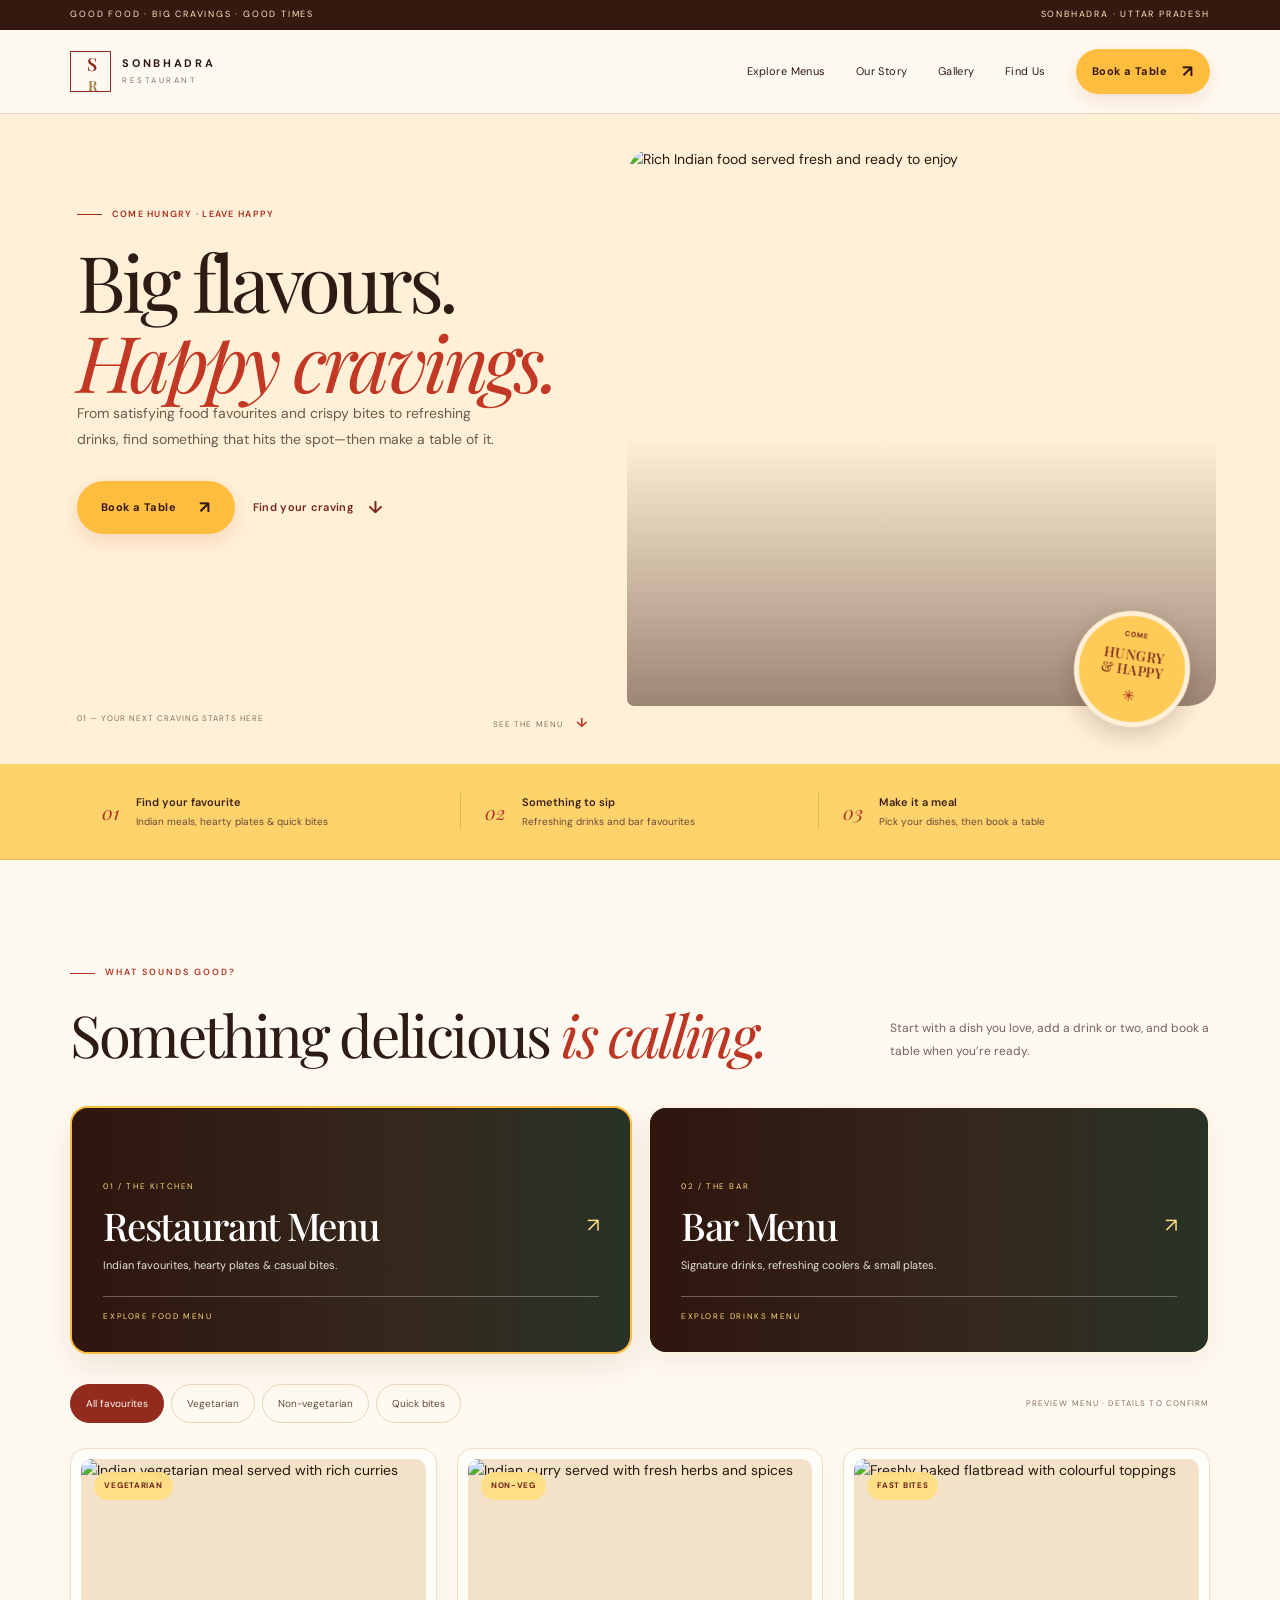
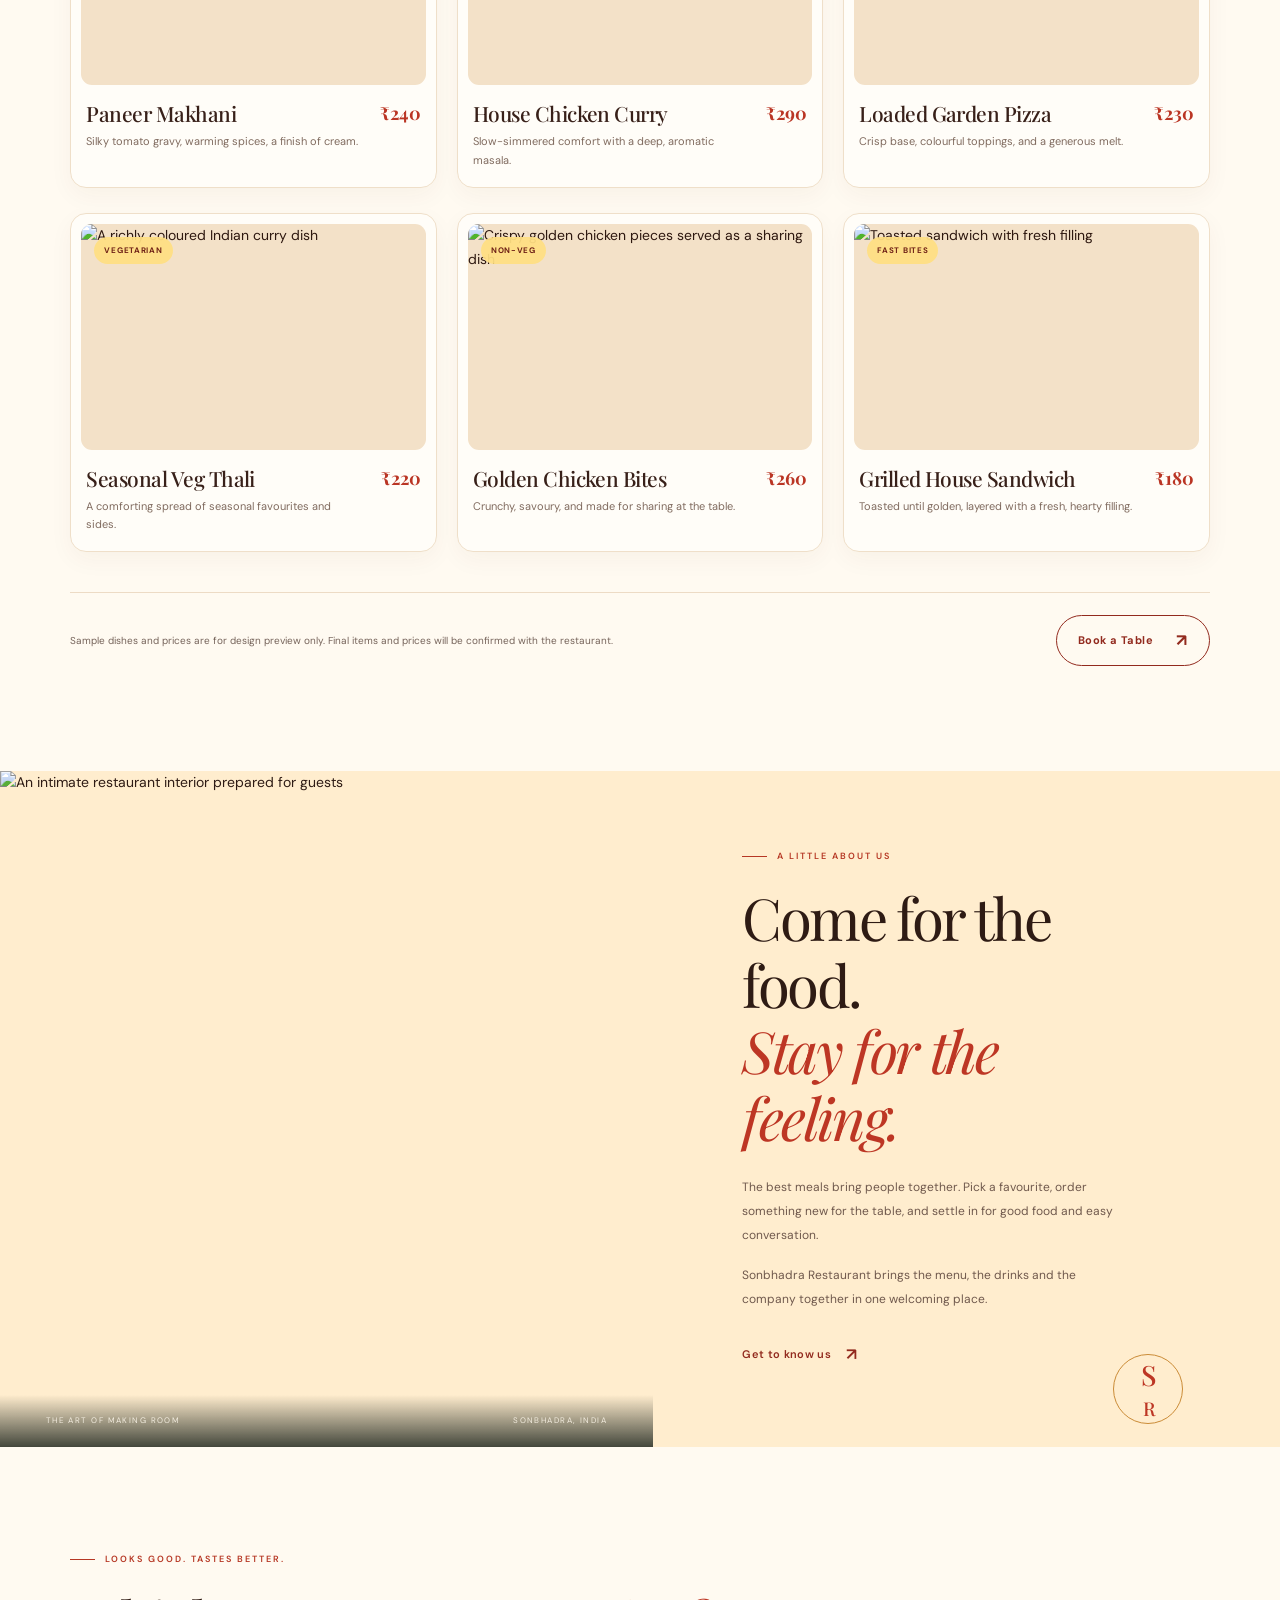
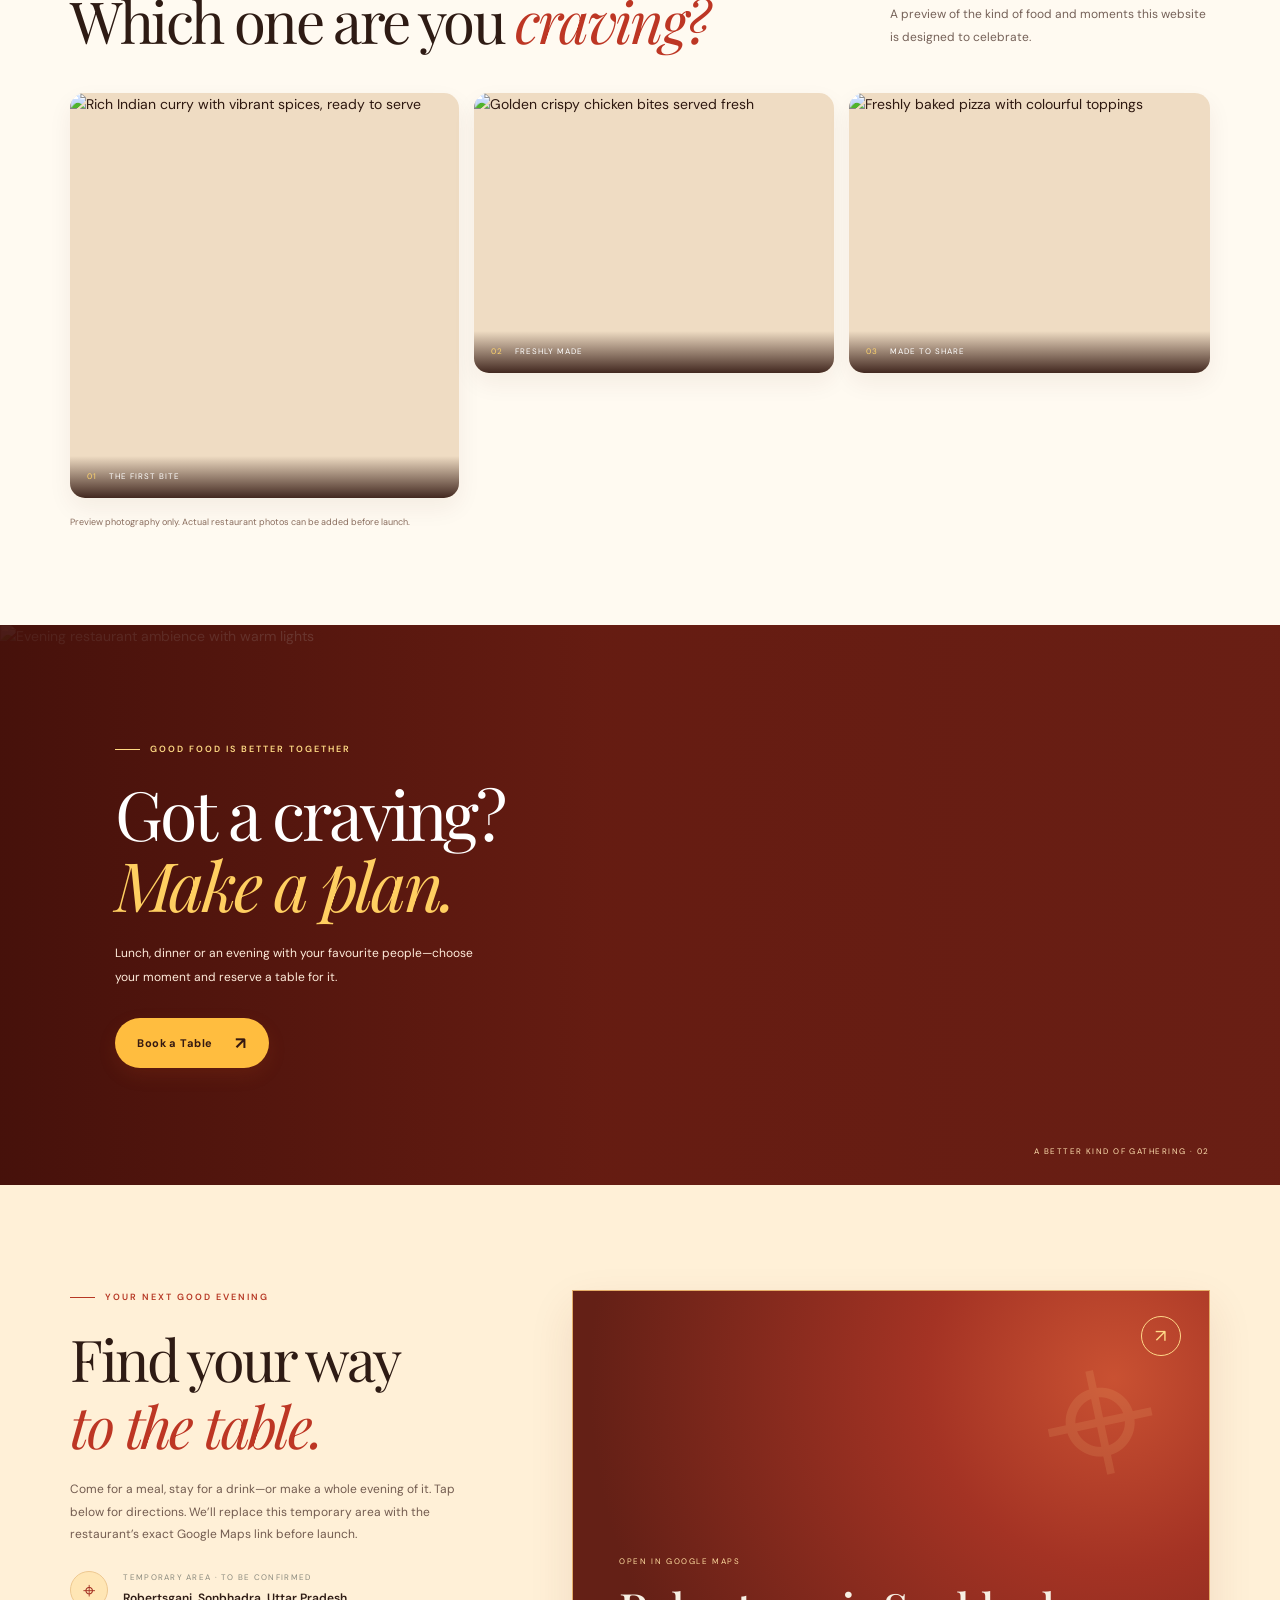
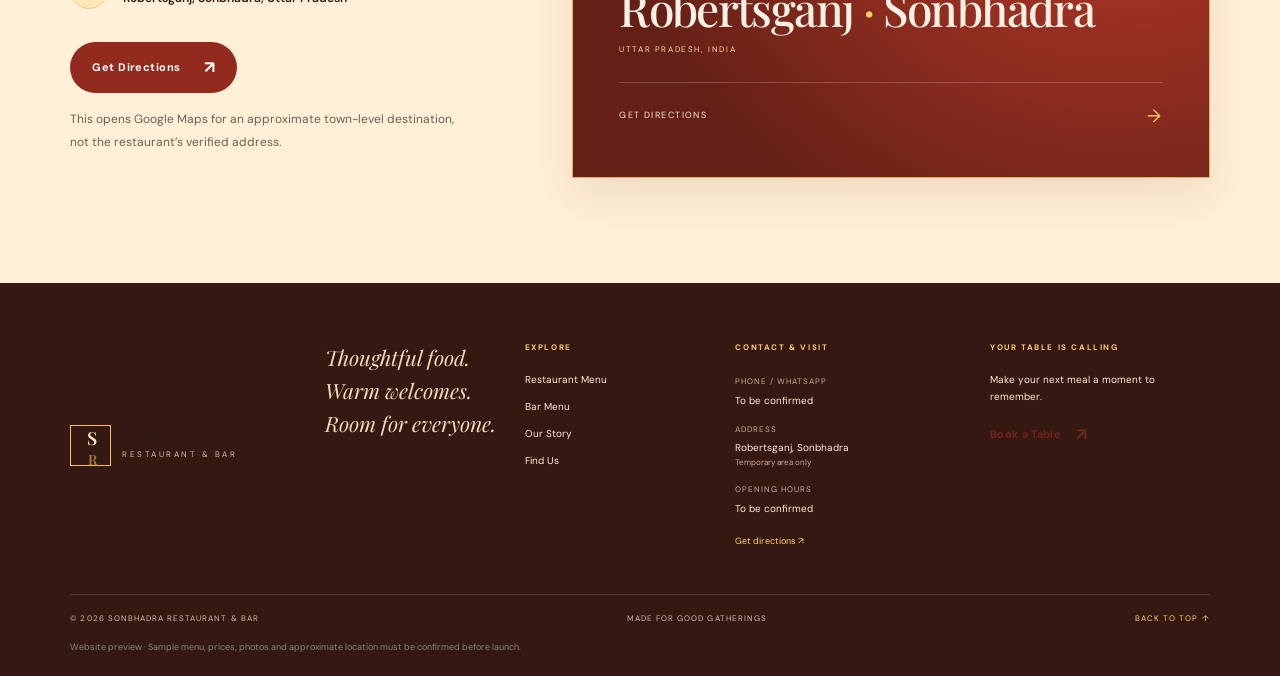
==== index.html @ 48894ca9 "Rewrite homepage around craving-led food and table bookings" ====
<!doctype html>
<html lang="en">
<head>
  <meta charset="utf-8">
  <meta name="viewport" content="width=device-width, initial-scale=1">
  <meta name="theme-color" content="#922a1e">
  <meta name="description" content="Browse food favourites, quick bites and refreshing drinks at Sonbhadra Restaurant &amp; Bar, then book your table.">
  <title>Sonbhadra Restaurant &amp; Bar | Food, Drinks &amp; Good Times</title>

  <!-- Open Graph: link previews for WhatsApp, Facebook and other platforms -->
  <meta property="og:type" content="website">
  <meta property="og:site_name" content="Sonbhadra Restaurant &amp; Bar">
  <meta property="og:title" content="Sonbhadra Restaurant &amp; Bar | Food, Drinks &amp; Good Times">
  <meta property="og:description" content="Browse food favourites, quick bites and refreshing drinks at Sonbhadra Restaurant &amp; Bar, then book your table.">
  <meta property="og:url" content="https://orbieast.github.io/Sonbhadra-restaurant/">
  <meta property="og:image" content="https://images.unsplash.com/photo-1546833999-b9f581a1996d?auto=format&amp;fit=crop&amp;w=1200&amp;h=630&amp;q=85">
  <meta property="og:image:width" content="1200">
  <meta property="og:image:height" content="630">
  <meta property="og:image:alt" content="A tempting spread of freshly prepared Indian food">

  <!-- Twitter/X card metadata -->
  <meta name="twitter:card" content="summary_large_image">
  <meta name="twitter:title" content="Sonbhadra Restaurant &amp; Bar | Food, Drinks &amp; Good Times">
  <meta name="twitter:description" content="Browse food favourites, quick bites and refreshing drinks at Sonbhadra Restaurant &amp; Bar, then book your table.">
  <meta name="twitter:image" content="https://images.unsplash.com/photo-1546833999-b9f581a1996d?auto=format&amp;fit=crop&amp;w=1200&amp;h=630&amp;q=85">
  <link rel="preconnect" href="https://fonts.googleapis.com">
  <link rel="preconnect" href="https://fonts.gstatic.com" crossorigin>
  <link href="https://fonts.googleapis.com/css2?family=DM+Sans:wght@400;500;600;700&family=Playfair+Display:wght@400;500;600;700&display=swap" rel="stylesheet">
  <link rel="stylesheet" href="styles.css">
  <script src="app.js" defer></script>
</head>
<body>
  <div class="topline"><span>GOOD FOOD · BIG CRAVINGS · GOOD TIMES</span><span class="topline-right">SONBHADRA · UTTAR PRADESH</span></div>
  <header class="site-header" id="top">
    <a class="brand" href="index.html" aria-label="Sonbhadra Restaurant home">
      <span class="brand-mark">S<span>R</span></span>
      <span class="brand-copy"><strong>SONBHADRA</strong><small>RESTAURANT</small></span>
    </a>
    <button class="menu-toggle" type="button" aria-label="Open navigation" aria-expanded="false"><span></span><span></span></button>
    <nav class="main-nav" aria-label="Main navigation">
      <a href="#menu">Explore Menus</a><a href="#story">Our Story</a><a href="#gallery">Gallery</a><a href="#visit">Find Us</a>
      <button class="button button-small button-gold js-book" type="button">Book a Table <span aria-hidden="true">↗</span></button>
    </nav>
  </header>

  <main>
    <section class="hero" aria-labelledby="hero-title">
      <img class="hero-image" src="https://images.unsplash.com/photo-1546833999-b9f581a1996d?auto=format&fit=crop&w=2200&q=88" alt="Rich Indian food served fresh and ready to enjoy" fetchpriority="high">
      <div class="hero-shade"></div>
      <div class="hero-content">
        <p class="eyebrow eyebrow-light"><span></span> COME HUNGRY · LEAVE HAPPY</p>
        <h1 id="hero-title">Big flavours.<br><em>Happy cravings.</em></h1>
        <p class="hero-lede">From satisfying food favourites and crispy bites to refreshing drinks, find something that hits the spot—then make a table of it.</p>
        <div class="hero-actions">
          <button class="button button-gold js-book" type="button">Book a Table <span aria-hidden="true">↗</span></button>
          <a class="text-link text-link-light" href="#menu">Find your craving <span aria-hidden="true">↓</span></a>
        </div>
      </div>
      <div class="hero-foot"><span>01 — YOUR NEXT CRAVING STARTS HERE</span><span class="hero-scroll">SEE THE MENU <b>↓</b></span></div>
      <div class="hero-seal" aria-hidden="true"><span>COME</span><strong>HUNGRY<br>&amp; HAPPY</strong><i>✳</i></div>
    </section>

    <section class="intro-strip" aria-label="Our approach">
      <div><span class="strip-number">01</span><p><strong>Find your favourite</strong><small>Indian meals, hearty plates &amp; quick bites</small></p></div>
      <div><span class="strip-number">02</span><p><strong>Something to sip</strong><small>Refreshing drinks and bar favourites</small></p></div>
      <div><span class="strip-number">03</span><p><strong>Make it a meal</strong><small>Pick your dishes, then book a table</small></p></div>
    </section>

    <section class="section menu-section" id="menu">
      <div class="section-heading reveal">
        <div><p class="eyebrow"><span></span> WHAT SOUNDS GOOD?</p><h2>Something delicious <em>is calling.</em></h2></div>
        <p class="heading-note">Start with a dish you love, add a drink or two, and book a table when you’re ready.</p>
      </div>
      <div class="menu-choice-grid reveal" role="group" aria-label="Choose a menu">
        <button class="menu-choice is-active" type="button" data-menu-choice="restaurant" aria-pressed="true"><span class="menu-choice-number">01 / THE KITCHEN</span><span class="menu-choice-title">Restaurant Menu <b aria-hidden="true">↗</b></span><span class="menu-choice-desc">Indian favourites, hearty plates &amp; casual bites.</span><span class="menu-choice-action">EXPLORE FOOD MENU</span></button>
        <button class="menu-choice menu-choice-bar" type="button" data-menu-choice="bar" aria-pressed="false"><span class="menu-choice-number">02 / THE BAR</span><span class="menu-choice-title">Bar Menu <b aria-hidden="true">↗</b></span><span class="menu-choice-desc">Signature drinks, refreshing coolers &amp; small plates.</span><span class="menu-choice-action">EXPLORE DRINKS MENU</span></button>
      </div>
      <div class="menu-toolbar reveal" data-restaurant-toolbar>
        <div class="filter-tabs" role="group" aria-label="Filter restaurant menu">
          <button class="filter-tab is-active" type="button" data-filter="all" aria-pressed="true">All favourites</button><button class="filter-tab" type="button" data-filter="veg" aria-pressed="false">Vegetarian</button><button class="filter-tab" type="button" data-filter="nonveg" aria-pressed="false">Non-vegetarian</button><button class="filter-tab" type="button" data-filter="bites" aria-pressed="false">Quick bites</button>
        </div><span class="menu-note">PREVIEW MENU · DETAILS TO CONFIRM</span>
      </div>
      <div class="menu-panel is-active" data-menu-panel="restaurant">
      <div class="menu-grid">
        <article class="dish-card reveal" data-category="veg">
          <div class="dish-image"><img src="https://images.unsplash.com/photo-1546833999-b9f581a1996d?auto=format&fit=crop&w=900&q=82" alt="Indian vegetarian meal served with rich curries" loading="lazy"><span class="dish-tag">VEGETARIAN</span></div>
          <div class="dish-meta"><div><h3>Paneer Makhani</h3><p>Silky tomato gravy, warming spices, a finish of cream.</p></div><span class="dish-price">₹240</span></div>
        </article>
        <article class="dish-card reveal" data-category="nonveg">
          <div class="dish-image"><img src="https://images.unsplash.com/photo-1603894584373-5ac82b2ae398?auto=format&fit=crop&w=900&q=82" alt="Indian curry served with fresh herbs and spices" loading="lazy"><span class="dish-tag">NON-VEG</span></div>
          <div class="dish-meta"><div><h3>House Chicken Curry</h3><p>Slow-simmered comfort with a deep, aromatic masala.</p></div><span class="dish-price">₹290</span></div>
        </article>
        <article class="dish-card reveal" data-category="bites">
          <div class="dish-image"><img src="https://images.unsplash.com/photo-1565299624946-b28f40a0ae38?auto=format&fit=crop&w=900&q=82" alt="Freshly baked flatbread with colourful toppings" loading="lazy"><span class="dish-tag">FAST BITES</span></div>
          <div class="dish-meta"><div><h3>Loaded Garden Pizza</h3><p>Crisp base, colourful toppings, and a generous melt.</p></div><span class="dish-price">₹230</span></div>
        </article>
        <article class="dish-card reveal" data-category="veg">
          <div class="dish-image"><img src="https://images.unsplash.com/photo-1565557623262-b51c2513a641?auto=format&fit=crop&w=900&q=82" alt="A richly coloured Indian curry dish" loading="lazy"><span class="dish-tag">VEGETARIAN</span></div>
          <div class="dish-meta"><div><h3>Seasonal Veg Thali</h3><p>A comforting spread of seasonal favourites and sides.</p></div><span class="dish-price">₹220</span></div>
        </article>
        <article class="dish-card reveal" data-category="nonveg">
          <div class="dish-image"><img src="https://images.unsplash.com/photo-1626082927389-6cd097cdc6ec?auto=format&fit=crop&w=900&q=82" alt="Crispy golden chicken pieces served as a sharing dish" loading="lazy"><span class="dish-tag">NON-VEG</span></div>
          <div class="dish-meta"><div><h3>Golden Chicken Bites</h3><p>Crunchy, savoury, and made for sharing at the table.</p></div><span class="dish-price">₹260</span></div>
        </article>
        <article class="dish-card reveal" data-category="bites">
          <div class="dish-image"><img src="https://images.unsplash.com/photo-1528735602780-2552fd46c7af?auto=format&fit=crop&w=900&q=82" alt="Toasted sandwich with fresh filling" loading="lazy"><span class="dish-tag">FAST BITES</span></div>
          <div class="dish-meta"><div><h3>Grilled House Sandwich</h3><p>Toasted until golden, layered with a fresh, hearty filling.</p></div><span class="dish-price">₹180</span></div>
        </article>
      </div>






      <div class="menu-bottom reveal"><p>Sample dishes and prices are for design preview only. Final items and prices will be confirmed with the restaurant.</p><button class="button button-outline js-book" type="button">Book a Table <span aria-hidden="true">↗</span></button></div>
      </div>
      <div class="menu-panel" data-menu-panel="bar" hidden>
        <div class="bar-menu-grid">
          <article class="bar-menu-card"><img src="https://images.unsplash.com/photo-1551024709-8f23befc6f87?auto=format&amp;fit=crop&amp;w=900&amp;q=82" alt="Citrus drink served over ice" loading="lazy"><div><span>01 · SIGNATURE SERVE</span><h3>Citrus Garden</h3><p>Bright citrus, botanical notes and a fresh finish.</p><strong>₹280 <small>· sample price</small></strong></div></article>
          <article class="bar-menu-card"><img src="https://images.unsplash.com/photo-1551538827-9c037cb4f32a?auto=format&amp;fit=crop&amp;w=900&amp;q=82" alt="Mint and lime cooler" loading="lazy"><div><span>02 · ZERO PROOF</span><h3>Mint &amp; Lime Cooler</h3><p>Fresh mint, lime and a clean, cooling finish.</p><strong>₹160 <small>· sample price</small></strong></div></article>
          <article class="bar-menu-card"><img src="https://images.unsplash.com/photo-1551024709-8f23befc6f87?auto=format&amp;fit=crop&amp;w=900&amp;q=82" alt="Colourful house spritz" loading="lazy"><div><span>03 · HOUSE FAVOURITE</span><h3>House Spritz</h3><p>A sparkling, fruit-forward serve for slow evenings.</p><strong>₹320 <small>· sample price</small></strong></div></article>
          <article class="bar-menu-card"><img src="https://images.unsplash.com/photo-1514362545857-3bc16c4c7d1b?auto=format&amp;fit=crop&amp;w=900&amp;q=82" alt="Craft drink prepared at a bar" loading="lazy"><div><span>04 · CLASSIC STYLE</span><h3>Classic Old Fashioned</h3><p>A rich, spirit-forward classic with a citrus aroma.</p><strong>₹380 <small>· sample price</small></strong></div></article>
          <article class="bar-menu-card"><img src="https://images.unsplash.com/photo-1544145945-f90425340c7e?auto=format&amp;fit=crop&amp;w=900&amp;q=82" alt="Fresh tropical drink" loading="lazy"><div><span>05 · REFRESHING</span><h3>Tropical Cooler</h3><p>Tropical fruit notes with a bright, refreshing finish.</p><strong>₹190 <small>· sample price</small></strong></div></article>
          <article class="bar-menu-card"><img src="https://images.unsplash.com/photo-1570197788417-0e82375c9371?auto=format&amp;fit=crop&amp;w=900&amp;q=82" alt="Small bar snack served with a drink" loading="lazy"><div><span>06 · TO SHARE</span><h3>Bar Snack Platter</h3><p>A sample selection of crunchy, savoury bites.</p><strong>₹260 <small>· sample price</small></strong></div></article>
        </div>
        <p class="bar-menu-disclaimer">Illustrative menu only. Drinks, prices and availability must be confirmed. Alcohol service is subject to applicable local laws and age requirements.</p>
        <div class="menu-bottom reveal"><p>Pick your mood. We’ll take care of the table.</p><button class="button button-gold js-book" type="button">Book a Table <span aria-hidden="true">↗</span></button></div>
      </div>
    </section>

    <section class="story-section" id="story">
      <div class="story-photo reveal">
        <img src="https://images.unsplash.com/photo-1559339352-11d035aa65de?auto=format&fit=crop&w=1300&q=86" alt="An intimate restaurant interior prepared for guests" loading="lazy">
        <div class="photo-caption"><span>THE ART OF MAKING ROOM</span><span>SONBHADRA, INDIA</span></div>
      </div>
      <div class="story-copy reveal">
        <p class="eyebrow"><span></span> A LITTLE ABOUT US</p>
        <h2>Come for the food.<br><em>Stay for the feeling.</em></h2>
        <p>The best meals bring people together. Pick a favourite, order something new for the table, and settle in for good food and easy conversation.</p>
        <p>Sonbhadra Restaurant brings the menu, the drinks and the company together in one welcoming place.</p>
        <a class="text-link" href="about.html">Get to know us <span aria-hidden="true">↗</span></a>
        <span class="story-ornament" aria-hidden="true">S<span>R</span></span>
      </div>
    </section>

    <section class="gallery-section section" id="gallery">
      <div class="section-heading reveal">
        <div><p class="eyebrow"><span></span> LOOKS GOOD. TASTES BETTER.</p><h2>Which one are you <em>craving?</em></h2></div>
        <p class="heading-note">A preview of the kind of food and moments this website is designed to celebrate.</p>
      </div>
      <div class="gallery-grid">
        <figure class="gallery-item gallery-tall reveal"><img src="https://images.unsplash.com/photo-1565557623262-b51c2513a641?auto=format&fit=crop&w=1000&q=85" alt="Rich Indian curry with vibrant spices, ready to serve" loading="lazy"><figcaption><span>01</span> THE FIRST BITE</figcaption></figure>
        <figure class="gallery-item reveal"><img src="https://images.unsplash.com/photo-1626082927389-6cd097cdc6ec?auto=format&fit=crop&w=900&q=85" alt="Golden crispy chicken bites served fresh" loading="lazy"><figcaption><span>02</span> FRESHLY MADE</figcaption></figure>
        <figure class="gallery-item reveal"><img src="https://images.unsplash.com/photo-1565299624946-b28f40a0ae38?auto=format&fit=crop&w=900&q=85" alt="Freshly baked pizza with colourful toppings" loading="lazy"><figcaption><span>03</span> MADE TO SHARE</figcaption></figure>
      </div>
      <p class="gallery-disclaimer">Preview photography only. Actual restaurant photos can be added before launch.</p>
    </section>





    <section class="experience-band">
      <div class="experience-image"><img src="https://images.unsplash.com/photo-1514933651103-005eec06c04b?auto=format&fit=crop&w=1500&q=85" alt="Evening restaurant ambience with warm lights" loading="lazy"></div>
      <div class="experience-overlay"></div>
      <div class="experience-copy reveal"><p class="eyebrow eyebrow-light"><span></span> GOOD FOOD IS BETTER TOGETHER</p><h2>Got a craving?<br><em>Make a plan.</em></h2><p>Lunch, dinner or an evening with your favourite people—choose your moment and reserve a table for it.</p><button class="button button-gold js-book" type="button">Book a Table <span aria-hidden="true">↗</span></button></div>
      <div class="experience-index">A BETTER KIND OF GATHERING · 02</div>
    </section>

    <section class="visit-section section" id="visit">
      <div class="visit-copy reveal">
        <p class="eyebrow"><span></span> YOUR NEXT GOOD EVENING</p>
        <h2>Find your way<br><em>to the table.</em></h2>
        <p>Come for a meal, stay for a drink—or make a whole evening of it. Tap below for directions. We’ll replace this temporary area with the restaurant’s exact Google Maps link before launch.</p>
        <div class="visit-detail"><span class="detail-icon">⌖</span><div><small>TEMPORARY AREA · TO BE CONFIRMED</small><strong>Robertsganj, Sonbhadra, Uttar Pradesh</strong></div></div>
        <a class="button button-dark" href="https://www.google.com/maps/dir/?api=1&destination=Robertsganj%2C%20Sonbhadra%2C%20Uttar%20Pradesh" target="_blank" rel="noopener noreferrer">Get Directions <span aria-hidden="true">↗</span></a>
        <p class="location-note">This opens Google Maps for an approximate town-level destination, not the restaurant’s verified address.</p>
      </div>
      <a class="directions-card reveal" href="https://www.google.com/maps/dir/?api=1&destination=Robertsganj%2C%20Sonbhadra%2C%20Uttar%20Pradesh" target="_blank" rel="noopener noreferrer" aria-label="Open Google Maps directions to Robertsganj, Sonbhadra">
        <span class="directions-card-icon" aria-hidden="true">↗</span><span class="directions-kicker">OPEN IN GOOGLE MAPS</span><strong>Robertsganj <em>·</em> Sonbhadra</strong><span class="directions-card-meta">UTTAR PRADESH, INDIA</span><span class="directions-card-rule"></span><span class="directions-card-link">GET DIRECTIONS <b aria-hidden="true">→</b></span>
      </a>
    </section>
  </main>

  <footer class="site-footer">
    <div class="footer-main">
      <a class="brand brand-footer" href="#top"><span class="brand-mark">S<span>R</span></span><span class="brand-copy"><strong>SONBHADRA</strong><small>RESTAURANT &amp; BAR</small></span></a>
      <p>Thoughtful food.<br>Warm welcomes.<br>Room for everyone.</p>
      <div class="footer-links"><strong>EXPLORE</strong><a href="#menu">Restaurant Menu</a><a href="#menu" data-open-bar-menu>Bar Menu</a><a href="about.html">Our Story</a><a href="#visit">Find Us</a></div>
      <div class="footer-contact"><strong>CONTACT &amp; VISIT</strong><p><span>Phone / WhatsApp</span><b>To be confirmed</b></p><p><span>Address</span><b>Robertsganj, Sonbhadra <small>Temporary area only</small></b></p><p><span>Opening hours</span><b>To be confirmed</b></p><a href="https://www.google.com/maps/dir/?api=1&destination=Robertsganj%2C%20Sonbhadra%2C%20Uttar%20Pradesh" target="_blank" rel="noopener noreferrer">Get directions ↗</a></div><div class="footer-booking"><strong>YOUR TABLE IS CALLING</strong><p>Make your next meal a moment to remember.</p><button class="text-link text-link-light js-book" type="button">Book a Table <span aria-hidden="true">↗</span></button></div>
    </div>
    <div class="footer-bottom"><span>© <span data-year></span> SONBHADRA RESTAURANT &amp; BAR</span><span>MADE FOR GOOD GATHERINGS</span><a href="#top">BACK TO TOP ↑</a></div>
    <p class="demo-note">Website preview · Sample menu, prices, photos and approximate location must be confirmed before launch.</p>
  </footer>

  <div class="booking-modal" id="booking-modal" aria-hidden="true">
    <div class="modal-backdrop" data-close-modal></div>
    <section class="booking-card" role="dialog" aria-modal="true" aria-labelledby="booking-title" aria-describedby="booking-description">
      <button class="modal-close" type="button" aria-label="Close booking form" data-close-modal>×</button>
      <p class="eyebrow"><span></span> A PLACE FOR YOU</p>
      <h2 id="booking-title">Let's save you<br><em>a table.</em></h2>
      <p id="booking-description" class="modal-intro">Share a few details. We'll prepare a WhatsApp message for the restaurant so you can confirm your reservation directly.</p>
      <form id="booking-form">
        <div class="form-row"><label>Your name<input name="guestName" type="text" autocomplete="name" placeholder="Full name" required maxlength="80"></label><label>Phone number<input name="guestPhone" type="tel" autocomplete="tel" placeholder="+91 ..." required maxlength="18" pattern="[+0-9 ()-]{7,18}" title="Enter a valid phone number"></label></div>
        <div class="form-row"><label>Date<input name="date" id="booking-date" type="date" required></label><label>Preferred time<select name="time" required><option value="">Choose a time</option><option>12:00 PM</option><option>12:30 PM</option><option>1:00 PM</option><option>1:30 PM</option><option>2:00 PM</option><option>6:00 PM</option><option>6:30 PM</option><option>7:00 PM</option><option>7:30 PM</option><option>8:00 PM</option><option>8:30 PM</option><option>9:00 PM</option></select></label></div>
        <label>Number of guests<select name="guests" required><option value="1">1 guest</option><option value="2" selected>2 guests</option><option value="3">3 guests</option><option value="4">4 guests</option><option value="5">5 guests</option><option value="6">6 guests</option><option value="7">7 guests</option><option value="8">8 guests</option><option value="9">9 guests</option><option value="10">10 guests</option></select></label>
        <button class="button button-dark form-submit" type="submit">Send on WhatsApp <span aria-hidden="true">↗</span></button>
        <p class="form-footnote">Your booking is confirmed directly with the restaurant on WhatsApp.</p>
      </form>
    </section>
  </div>
  <div class="toast" id="site-toast" role="status" aria-live="polite"></div>
</body>
</html>
---- styles.css ----
:root{--forest:#18251e;--forest-2:#25362b;--cream:#f4f0e8;--paper:#fbf9f4;--gold:#c89e62;--gold-light:#e2c18e;--ink:#222620;--muted:#70746c;--line:#dfd9cd;--serif:"Playfair Display",Georgia,serif;--sans:"DM Sans",Arial,sans-serif;--container:1240px}*{box-sizing:border-box}html{scroll-behavior:smooth;scroll-padding-top:92px}body{margin:0;background:var(--paper);color:var(--ink);font-family:var(--sans);font-size:14px;line-height:1.7;-webkit-font-smoothing:antialiased}body.modal-open{overflow:hidden}img{display:block;width:100%;height:100%;object-fit:cover}a{color:inherit;text-decoration:none}button,input,select{font:inherit}button{cursor:pointer}button:focus-visible,a:focus-visible,input:focus-visible,select:focus-visible{outline:2px solid var(--gold);outline-offset:4px}.topline{min-height:30px;padding:7px 5.5%;display:flex;justify-content:space-between;align-items:center;background:#111a14;color:#cfc5b4;font-size:9px;letter-spacing:.2em}.site-header{position:sticky;top:0;z-index:30;display:flex;align-items:center;justify-content:space-between;padding:19px 5.5%;background:rgba(251,249,244,.96);border-bottom:1px solid rgba(32,42,34,.08);backdrop-filter:blur(16px);transition:padding .25s,box-shadow .25s}.site-header.is-scrolled{padding-top:13px;padding-bottom:13px;box-shadow:0 8px 28px #18251e0b}.brand{display:inline-flex;align-items:center;gap:11px;flex-shrink:0}.brand-mark{width:41px;height:41px;border:1px solid var(--gold);display:grid;place-items:center;position:relative;font:600 18px var(--serif);color:var(--forest);letter-spacing:-.08em}.brand-mark span{font-size:14px;color:#a47843;margin-left:1px}.brand-copy{display:flex;flex-direction:column;line-height:1.25;letter-spacing:.19em}.brand-copy strong{font-size:11px;font-weight:700}.brand-copy small{font-size:8px;letter-spacing:.31em;color:var(--muted);margin-top:4px}.main-nav{display:flex;gap:30px;align-items:center}.main-nav>a{font-size:11px;letter-spacing:.04em;transition:color .2s}.main-nav>a:hover,.footer-links a:hover{color:#ac7c43}.button{border:1px solid transparent;display:inline-flex;align-items:center;justify-content:center;gap:23px;padding:15px 21px;font-size:11px;font-weight:600;letter-spacing:.04em;transition:background .22s,color .22s,border-color .22s,transform .22s;min-height:48px}.button:hover{transform:translateY(-2px)}.button span{font-size:17px;line-height:0}.button-small{padding:12px 15px;min-height:42px;gap:15px}.button-gold{color:#171f18;background:var(--gold)}.button-gold:hover{background:var(--gold-light)}.button-dark{color:#fff;background:var(--forest)}.button-dark:hover{background:#314537}.button-outline{border-color:var(--forest);color:var(--forest);background:transparent}.button-outline:hover{background:var(--forest);color:white}.menu-toggle{display:none;background:none;border:0;padding:9px}.menu-toggle span{display:block;width:24px;height:1px;background:var(--forest);margin:6px}
.hero{position:relative;isolation:isolate;min-height:690px;height:min(79vw,790px);max-height:850px;background:#20271f;color:#fff;display:flex;align-items:center;overflow:hidden}.hero-image,.hero-shade{position:absolute;inset:0;z-index:-2}.hero-image{object-position:center 55%;animation:heroReveal 1.1s ease-out both}.hero-shade{z-index:-1;background:linear-gradient(90deg,rgba(10,16,12,.84) 0%,rgba(14,20,15,.64) 44%,rgba(10,15,11,.16) 100%),linear-gradient(0deg,rgba(8,13,10,.55),transparent 26%)}.hero-content{width:min(720px,72%);margin-left:max(8%,calc((100% - var(--container))/2));padding:72px 0 92px;animation:fadeUp .75s .12s both}.eyebrow{display:flex;align-items:center;gap:10px;margin:0 0 20px;color:#9c794d;font-size:9px;font-weight:600;letter-spacing:.22em}.eyebrow>span{display:inline-block;width:25px;height:1px;background:currentColor}.eyebrow-light{color:var(--gold-light)}h1,h2,h3,p{margin-top:0}h1,h2{font-family:var(--serif);font-weight:400;letter-spacing:-.045em}h1{font-size:clamp(48px,6.5vw,84px);line-height:1.08;margin-bottom:23px}h1 em,h2 em{font-weight:400;color:var(--gold);font-style:italic}.hero-lede{max-width:390px;color:#e0ded7;font-size:14px;line-height:1.9}.hero-actions{display:flex;align-items:center;gap:29px;margin-top:35px}.text-link{display:inline-flex;align-items:center;gap:15px;border:0;padding:0;background:transparent;color:var(--forest);font-size:11px;font-weight:600;letter-spacing:.03em}.text-link span{font-size:17px;transition:transform .2s}.text-link:hover span{transform:translate(3px,-2px)}.text-link-light{color:#fff}.hero-foot{position:absolute;bottom:25px;left:5.5%;right:5.5%;display:flex;justify-content:space-between;color:#d8d3c8;font-size:8px;letter-spacing:.2em}.hero-scroll b{padding-left:10px;color:var(--gold-light);font-size:13px}.hero-seal{position:absolute;right:8%;bottom:18%;height:136px;width:136px;border:1px solid rgba(226,193,142,.58);border-radius:50%;display:flex;flex-direction:column;align-items:center;justify-content:center;text-align:center;transform:rotate(9deg);color:#efe5d3}.hero-seal span{font-size:7px;letter-spacing:.2em}.hero-seal strong{font:500 14px/1.25 var(--serif);letter-spacing:.04em;margin:6px 0}.hero-seal i{font-style:normal;color:var(--gold-light);font-size:12px}.intro-strip{display:grid;grid-template-columns:repeat(3,1fr);padding:29px max(8%,calc((100% - var(--container))/2));background:#ece6da;border-bottom:1px solid #e4dccf}.intro-strip>div{display:flex;align-items:center;gap:16px;padding:0 24px;border-right:1px solid #d6ccbd}.intro-strip>div:first-child{padding-left:0}.intro-strip>div:last-child{border:0}.strip-number{font:italic 19px var(--serif);color:#b18c5c}.intro-strip p{display:flex;flex-direction:column;gap:2px;margin:0}.intro-strip strong{font-size:11px;font-weight:600}.intro-strip small{font-size:10px;color:var(--muted)}
.section{padding:105px max(5.5%,calc((100% - var(--container))/2))}.section-heading{display:flex;justify-content:space-between;align-items:end;gap:35px;margin-bottom:39px}.section-heading h2,.story-copy h2,.visit-copy h2,.page-hero h1{font-size:clamp(38px,4.6vw,58px);line-height:1.15;margin:0}.heading-note{max-width:320px;margin:0 0 5px;color:var(--muted);font-size:12px;line-height:1.9}.menu-toolbar{display:flex;align-items:center;justify-content:space-between;gap:18px;margin-bottom:25px}.filter-tabs{display:flex;gap:7px;flex-wrap:wrap}.filter-tab{padding:10px 15px;border:1px solid #ddd6c9;background:transparent;color:#51564f;font-size:10px;transition:all .2s}.filter-tab:hover,.filter-tab.is-active{background:var(--forest);border-color:var(--forest);color:#fff}.menu-note{font-size:8px;letter-spacing:.14em;color:#8b8b80;text-align:right}.menu-grid{display:grid;grid-template-columns:repeat(3,minmax(0,1fr));gap:31px 23px}.dish-card{min-width:0;transition:opacity .2s,transform .2s}.dish-card[hidden]{display:none}.dish-image{height:235px;position:relative;overflow:hidden;background:#ddd7cb}.dish-image img{transition:transform .55s cubic-bezier(.2,.7,.2,1)}.dish-card:hover .dish-image img{transform:scale(1.05)}.dish-tag{position:absolute;top:13px;left:13px;padding:7px 9px;background:#f8f4ebed;color:var(--forest);font-size:8px;font-weight:700;letter-spacing:.13em}.dish-meta{display:flex;align-items:flex-start;justify-content:space-between;gap:15px;padding:15px 0 0}.dish-meta h3{margin:0 0 5px;font:500 20px var(--serif);letter-spacing:-.025em}.dish-meta p{max-width:275px;margin:0;color:var(--muted);font-size:10px;line-height:1.75}.dish-price{font:italic 18px var(--serif);color:#986b39;white-space:nowrap;padding-top:2px}.menu-bottom{display:flex;align-items:center;justify-content:space-between;gap:24px;margin-top:40px;padding-top:22px;border-top:1px solid var(--line)}.menu-bottom p{margin:0;font-size:10px;color:var(--muted)}
.story-section{display:grid;grid-template-columns:1.02fr .98fr;min-height:620px;background:#eae4d8}.story-photo{position:relative;min-height:500px;overflow:hidden}.story-photo img{position:absolute;inset:0}.photo-caption{position:absolute;bottom:0;left:0;right:0;display:flex;justify-content:space-between;padding:19px 7%;background:linear-gradient(0deg,#111a14c9,transparent);color:#f3ecdf;font-size:8px;letter-spacing:.18em}.story-copy{position:relative;align-self:center;max-width:560px;padding:78px clamp(36px,7vw,105px)}.story-copy h2{margin-bottom:24px}.story-copy>p:not(.eyebrow){color:#66695f;font-size:12px;line-height:2;margin-bottom:16px}.story-copy .text-link{margin-top:13px}.story-ornament{position:absolute;bottom:23px;right:30px;width:70px;height:70px;display:grid;place-items:center;border:1px solid #c8bda9;border-radius:50%;font:500 28px var(--serif);color:#b08a59;letter-spacing:-.1em}.story-ornament span{font-size:19px}.gallery-section{padding-top:105px;padding-bottom:95px}.gallery-grid{display:grid;grid-template-columns:1.08fr 1fr 1fr;gap:18px}.gallery-item{position:relative;height:280px;margin:0;overflow:hidden;background:#ddd7cb}.gallery-tall{height:405px;grid-row:span 2}.gallery-item img{transition:transform .6s}.gallery-item:hover img{transform:scale(1.04)}.gallery-item figcaption{position:absolute;bottom:0;left:0;right:0;display:flex;gap:12px;align-items:center;padding:14px 17px;color:white;font-size:8px;letter-spacing:.18em;background:linear-gradient(0deg,#101710bf,transparent)}.gallery-item figcaption span{color:var(--gold-light)}.gallery-disclaimer{margin:17px 0 0;color:#8e8e82;font-size:9px}
.experience-band{position:relative;isolation:isolate;min-height:560px;display:flex;align-items:center;background:#18251e;color:white;overflow:hidden;padding:75px 9%}.experience-image,.experience-overlay{position:absolute;inset:0;z-index:-2}.experience-image img{object-position:center 45%}.experience-overlay{z-index:-1;background:linear-gradient(90deg,#121c15ef 0%,#172219dd 45%,#17221959 100%)}.experience-copy{max-width:430px}.experience-copy h2{font-size:clamp(50px,5.5vw,68px);line-height:1.05;margin:0 0 21px}.experience-copy>p:not(.eyebrow){max-width:360px;color:#d7d9d0;font-size:12px;line-height:2;margin-bottom:29px}.experience-index{position:absolute;right:5.5%;bottom:26px;color:#d1c8b9;font-size:8px;letter-spacing:.18em}
.visit-section{display:grid;grid-template-columns:.8fr 1.2fr;gap:70px;align-items:center;background:#f0ece3}.visit-copy h2{margin-bottom:22px}.visit-copy>p:not(.eyebrow){max-width:400px;color:var(--muted);font-size:12px;line-height:1.9;margin-bottom:25px}.visit-detail{display:flex;align-items:center;gap:15px;margin:19px 0}.detail-icon{width:38px;height:38px;display:grid;place-items:center;border:1px solid #d4c9b7;color:#aa7d4a;font-size:22px}.visit-detail div{display:flex;flex-direction:column;gap:3px}.visit-detail small{font-size:8px;letter-spacing:.16em;color:#8a8a7e}.visit-detail strong{font-size:11px;font-weight:600}.visit-copy .button{margin-top:15px}.map-frame{height:405px;position:relative;background:#dcd7cb;border:8px solid #fff;box-shadow:0 20px 50px #1c25180c}.map-frame iframe{border:0;width:100%;height:100%;filter:grayscale(.7) sepia(.15)}.map-label{position:absolute;top:16px;left:16px;padding:9px 12px;background:#fbf9f4f0;font-size:8px;letter-spacing:.14em}
.site-footer{background:#17231b;color:#eee9de;padding:58px 5.5% 20px}.footer-main{max-width:var(--container);margin:auto;display:grid;grid-template-columns:1.2fr .9fr .8fr 1fr;gap:43px;padding-bottom:45px}.brand-footer .brand-mark{color:#f3e7d3;border-color:var(--gold)}.brand-footer .brand-copy small{color:#aaa99d}.footer-main>p{font:italic 21px/1.55 var(--serif);color:#d1c9ba;margin:0}.footer-links,.footer-booking{display:flex;flex-direction:column;align-items:flex-start;gap:10px}.footer-links>strong,.footer-booking>strong{font-size:8px;letter-spacing:.2em;color:var(--gold-light);margin-bottom:6px}.footer-links a,.footer-booking p{font-size:10px;color:#d1d3c9;margin:0}.footer-booking .text-link{margin-top:5px}.footer-bottom{max-width:var(--container);margin:auto;border-top:1px solid #ffffff24;padding-top:17px;display:flex;justify-content:space-between;gap:18px;color:#9da399;font-size:8px;letter-spacing:.13em}.footer-bottom a{color:#e7d1b1}.demo-note{max-width:var(--container);margin:15px auto 0;color:#7f8b7f;font-size:9px}
.booking-modal{position:fixed;inset:0;z-index:100;display:grid;place-items:center;padding:18px;visibility:hidden;opacity:0;transition:opacity .25s,visibility .25s}.booking-modal.is-open{visibility:visible;opacity:1}.modal-backdrop{position:absolute;inset:0;background:#101811bd;backdrop-filter:blur(5px)}.booking-card{position:relative;width:min(610px,100%);max-height:calc(100vh - 36px);overflow:auto;padding:clamp(25px,5vw,48px);background:var(--paper);box-shadow:0 25px 100px #0005;transform:translateY(14px);transition:transform .25s}.booking-modal.is-open .booking-card{transform:translateY(0)}.modal-close{position:absolute;top:13px;right:17px;width:36px;height:36px;border:1px solid var(--line);background:transparent;font:300 26px var(--sans);color:var(--forest)}.booking-card h2{font-size:43px;line-height:1.1;margin:0 0 15px}.modal-intro{max-width:460px;margin:0 0 23px;font-size:11px;color:var(--muted);line-height:1.8}.booking-card form{display:grid;gap:15px}.form-row{display:grid;grid-template-columns:1fr 1fr;gap:13px}.booking-card label{display:flex;flex-direction:column;gap:7px;font-size:9px;font-weight:600;letter-spacing:.04em}.booking-card input,.booking-card select{width:100%;min-height:44px;border:1px solid #dcd5c9;background:#fffdf9;padding:10px 11px;color:var(--ink);border-radius:0;font-size:11px}.booking-card input::placeholder{color:#a5a398}.form-submit{width:100%;margin-top:4px}.form-footnote{margin:-4px 0 0;text-align:center;color:#81847b;font-size:9px}.toast{position:fixed;bottom:20px;left:50%;z-index:120;transform:translate(-50%,12px);padding:12px 18px;background:var(--forest);color:#fff;font-size:11px;box-shadow:0 10px 35px #0002;opacity:0;pointer-events:none;transition:all .25s;max-width:calc(100% - 30px)}.toast.is-visible{opacity:1;transform:translate(-50%,0)}
/* Interior pages */
.page-hero{padding:110px max(5.5%,calc((100% - 1060px)/2)) 100px;background:var(--forest);color:#fff}.page-hero .eyebrow{color:var(--gold-light)}.page-hero h1{font-size:clamp(46px,6vw,72px);max-width:820px}.page-hero h1 em{color:var(--gold-light)}.page-hero .page-lede{max-width:590px;color:#d8d9d1;font-size:13px;line-height:2;margin:23px 0 0}.page-content{max-width:1060px;margin:auto;padding:80px 30px}.page-content h2{font:400 36px/1.2 var(--serif);letter-spacing:-.03em}.page-content p{font-size:12px;line-height:2;color:var(--muted)}.page-split{display:grid;grid-template-columns:1fr 1fr;gap:50px;align-items:center}.page-split img{height:400px}.page-callout{margin-top:50px;padding:34px;background:#eae4d8;display:flex;align-items:center;justify-content:space-between;gap:25px}.page-callout h3{font:400 25px var(--serif);margin:0}.page-callout p{max-width:490px;margin:5px 0 0}.team-grid{display:grid;grid-template-columns:repeat(3,1fr);gap:20px;margin-top:30px}.team-card{background:#f0ece3;padding-bottom:20px}.team-card img{height:260px}.team-card h3{font:400 23px var(--serif);margin:18px 17px 2px}.team-card p{margin:0 17px}.kitchen-grid{display:grid;grid-template-columns:1.2fr .8fr;gap:18px;margin-top:34px}.kitchen-grid img{height:330px}.kitchen-grid img:last-child{height:240px;margin-top:90px}.page-eyebrow-note{font-size:9px!important;letter-spacing:.15em;color:#a07848!important}
.reveal{opacity:0;transform:translateY(18px);transition:opacity .65s ease,transform .65s ease}.reveal.is-visible{opacity:1;transform:translateY(0)}@keyframes fadeUp{from{opacity:0;transform:translateY(16px)}to{opacity:1;transform:translateY(0)}}@keyframes heroReveal{from{transform:scale(1.04);opacity:.75}to{transform:scale(1);opacity:1}}
@media(prefers-reduced-motion:reduce){*,*::before,*::after{scroll-behavior:auto!important;animation-duration:.01ms!important;animation-iteration-count:1!important;transition-duration:.01ms!important}.reveal{opacity:1;transform:none}}
@media(max-width:1000px){.main-nav{gap:18px}.section{padding-top:82px;padding-bottom:82px}.dish-image{height:205px}.story-copy{padding:55px 42px}.visit-section{gap:35px}.footer-main{grid-template-columns:1fr 1fr;gap:36px}.hero-seal{right:5%;bottom:14%;height:115px;width:115px}.hero-seal strong{font-size:12px}}
@media(max-width:760px){.topline{padding-left:5%;padding-right:5%;font-size:8px}.topline-right{display:none}.site-header{padding:13px 5%;min-height:71px}.brand-mark{width:37px;height:37px}.menu-toggle{display:block;z-index:35}.main-nav{position:absolute;left:0;right:0;top:100%;padding:0 5%;background:var(--paper);display:flex;flex-direction:column;align-items:stretch;gap:0;max-height:0;overflow:hidden;opacity:0;box-shadow:0 14px 24px #0000;transition:max-height .3s,opacity .2s,padding .3s,box-shadow .3s}.main-nav.is-open{max-height:360px;opacity:1;padding-top:12px;padding-bottom:22px;box-shadow:0 14px 24px #00000012}.main-nav>a{padding:12px 0;border-bottom:1px solid var(--line)}.main-nav .button{margin-top:15px}.hero{height:740px;min-height:640px;max-height:calc(100svh - 100px);align-items:flex-start}.hero-image{object-position:57% center}.hero-shade{background:linear-gradient(90deg,#0c150fe0,#111a15a3 77%,#111a156b),linear-gradient(0deg,#0c150f7a,transparent 45%)}.hero-content{width:90%;margin-left:6%;padding-top:100px}.hero-content h1{font-size:clamp(48px,11vw,68px)}.hero-lede{max-width:340px;font-size:12px}.hero-actions{align-items:flex-start;flex-direction:column;gap:20px}.hero-seal{right:6%;bottom:18%;width:90px;height:90px;opacity:.8}.hero-seal span{font-size:6px}.hero-seal strong{font-size:9px}.hero-foot{left:6%;right:6%;font-size:7px;letter-spacing:.12em}.hero-scroll{display:none}.intro-strip{padding:20px 6%;grid-template-columns:1fr;gap:13px}.intro-strip>div,.intro-strip>div:first-child{padding:0;border:0}.strip-number{width:18px}.intro-strip p{flex-direction:row;align-items:baseline;gap:9px}.intro-strip small{font-size:9px}.section{padding:70px 6%}.section-heading{display:block;margin-bottom:28px}.section-heading h2,.story-copy h2,.visit-copy h2{font-size:43px}.heading-note{margin-top:17px;font-size:11px}.menu-toolbar{display:block}.filter-tabs{gap:6px}.filter-tab{padding:9px 10px;font-size:9px}.menu-note{display:block;text-align:left;margin-top:14px;font-size:7px}.menu-grid{grid-template-columns:repeat(2,minmax(0,1fr));gap:26px 13px}.dish-image{height:clamp(125px,36vw,220px)}.dish-tag{top:8px;left:8px;padding:6px 7px;font-size:7px}.dish-meta{gap:7px;padding-top:10px}.dish-meta h3{font-size:17px}.dish-meta p{font-size:9px;line-height:1.6}.dish-price{font-size:16px}.menu-bottom{align-items:flex-start;flex-direction:column;margin-top:25px;padding-top:17px}.story-section{grid-template-columns:1fr}.story-photo{min-height:370px;height:72vw;max-height:480px}.story-copy{padding:56px 7% 85px}.story-copy>p:not(.eyebrow){font-size:11px}.story-ornament{right:22px;bottom:15px;width:55px;height:55px;font-size:21px}.gallery-section{padding-top:70px;padding-bottom:65px}.gallery-grid{grid-template-columns:1fr 1fr;gap:12px}.gallery-tall{grid-row:auto;grid-column:span 2;height:310px}.gallery-item{height:220px}.gallery-item figcaption{font-size:7px;padding:11px}.experience-band{min-height:520px;padding:65px 7%}.experience-image img{object-position:62% center}.experience-overlay{background:linear-gradient(90deg,#121c15ec 0%,#172219c9 65%,#17221977 100%)}.experience-copy h2{font-size:55px}.experience-index{font-size:7px;left:7%;right:auto}.visit-section{grid-template-columns:1fr;gap:32px;padding-top:70px;padding-bottom:70px}.visit-copy>p:not(.eyebrow){font-size:11px}.map-frame{height:300px;border-width:6px}.footer-main{grid-template-columns:1fr 1fr;gap:33px 22px;padding-bottom:32px}.footer-main>p{font-size:18px}.footer-links a,.footer-booking p{font-size:9px}.footer-bottom{flex-wrap:wrap;gap:12px;font-size:7px}.footer-bottom span:nth-child(2){display:none}.site-footer{padding:42px 6% 17px}.booking-card{padding:29px 21px}.booking-card h2{font-size:37px}.form-row{gap:10px}.booking-card label{font-size:8px}.booking-card input,.booking-card select{font-size:10px;padding:9px 8px}.page-hero{padding:75px 7% 70px}.page-hero h1{font-size:49px}.page-hero .page-lede{font-size:11px}.page-content{padding:52px 7%}.page-split,.kitchen-grid{grid-template-columns:1fr;gap:25px}.page-split img{height:290px}.kitchen-grid img,.kitchen-grid img:last-child{height:270px;margin:0}.team-grid{grid-template-columns:1fr 1fr;gap:13px}.team-card img{height:200px}.team-card h3{font-size:20px}.page-callout{align-items:flex-start;flex-direction:column;padding:23px}.page-callout h3{font-size:23px}}
@media(max-width:380px){.menu-grid{grid-template-columns:1fr}.dish-image{height:220px}.form-row{grid-template-columns:1fr}.booking-card{max-height:calc(100vh - 20px);padding:25px 17px}.team-grid{grid-template-columns:1fr}.team-card img{height:280px}.footer-main{grid-template-columns:1fr}.hero-content{padding-top:78px}.hero-seal{bottom:12%}}

/* Bar & lounge showcase */
.bar-section{background:#e9e2d5}
.bar-intro{display:grid;grid-template-columns:.8fr 1.2fr;min-height:380px;background:#17231b;color:#f3eee4;margin-bottom:24px}
.bar-copy{padding:clamp(28px,5vw,62px);align-self:center}
.bar-kicker,.bar-drink>div>span{font-size:8px;letter-spacing:.2em;color:#c5a16d}
.bar-copy h3{font:400 clamp(32px,4vw,48px)/1.08 var(--serif);letter-spacing:-.04em;margin:16px 0}
.bar-copy h3 em{font-weight:400;color:var(--gold-light)}
.bar-copy>p:not(.bar-note){font-size:11px;line-height:2;color:#d3d5cc;max-width:340px}
.bar-note{font-size:9px;line-height:1.8;color:#aeb4a9;margin:18px 0 22px}
.bar-feature-image{position:relative;min-height:380px;overflow:hidden}
.bar-feature-image img{position:absolute;inset:0}
.bar-feature-image>span{position:absolute;left:20px;bottom:18px;color:#fff;font-size:8px;letter-spacing:.17em;text-shadow:0 2px 10px #000}
.bar-drinks{display:grid;grid-template-columns:repeat(3,minmax(0,1fr));gap:22px}
.bar-drink{background:#f8f5ee}
.bar-drink>img{height:220px}
.bar-drink>div{padding:18px 20px 22px}
.bar-drink h3{font:400 23px var(--serif);margin:9px 0 6px}
.bar-drink p{font-size:10px;line-height:1.8;color:var(--muted);margin:0}
@media(max-width:760px){.bar-intro{grid-template-columns:1fr}.bar-feature-image{min-height:300px;height:65vw}.bar-drinks{grid-template-columns:1fr 1fr;gap:12px}.bar-drink>img{height:170px}.bar-drink>div{padding:14px}.bar-drink h3{font-size:20px}}
@media(max-width:420px){.bar-drinks{grid-template-columns:1fr}.bar-drink>img{height:230px}}


/* Menu discovery: two clear paths, designed to feel like one premium experience. */
.menu-choice-grid{display:grid;grid-template-columns:1fr 1fr;gap:18px;margin:0 0 34px}
.menu-choice{position:relative;isolation:isolate;min-height:245px;overflow:hidden;text-align:left;padding:29px 31px;border:1px solid #d6cbb8;background:#25362b;color:#fff;display:flex;flex-direction:column;align-items:flex-start;justify-content:flex-end;gap:8px;transition:transform .28s,border-color .28s,box-shadow .28s}
.menu-choice:before{content:"";position:absolute;inset:0;z-index:-2;background-size:cover;background-position:center;transition:transform .65s}
.menu-choice:after{content:"";position:absolute;inset:0;z-index:-1;background:linear-gradient(90deg,rgba(15,24,18,.9),rgba(15,24,18,.55) 58%,rgba(15,24,18,.18))}
.menu-choice[data-menu-choice="restaurant"]:before{background-image:url("https://images.unsplash.com/photo-1547592180-85f173990554?auto=format&fit=crop&w=1400&q=85")}
.menu-choice[data-menu-choice="bar"]:before{background-image:url("https://images.unsplash.com/photo-1514933651103-005eec06c04b?auto=format&fit=crop&w=1400&q=85")}
.menu-choice:hover:before,.menu-choice.is-active:before{transform:scale(1.045)}
.menu-choice:hover,.menu-choice.is-active{border-color:var(--gold);box-shadow:0 12px 30px #18251e13}
.menu-choice-number,.menu-choice-action{font-size:8px;letter-spacing:.2em;color:var(--gold-light)}
.menu-choice-title{display:flex;align-items:center;justify-content:space-between;gap:18px;width:100%;font:500 clamp(25px,3vw,38px)/1.2 var(--serif);letter-spacing:-.035em}
.menu-choice-title b{font:400 20px var(--sans);color:var(--gold-light)}
.menu-choice-desc{max-width:360px;color:#e4e3da;font-size:11px;line-height:1.8}
.menu-choice-action{margin-top:12px;padding-top:13px;border-top:1px solid #ffffff4d;width:100%}
.menu-panel[hidden]{display:none!important}.menu-panel{animation:fadeUp .32s ease both}.menu-panel .menu-grid{margin-top:0}
.bar-menu-grid{display:grid;grid-template-columns:repeat(3,minmax(0,1fr));gap:25px 20px}
.bar-menu-card{min-width:0;background:#f1ece2;border:1px solid #e4dccf;transition:transform .25s,box-shadow .25s}
.bar-menu-card:hover{transform:translateY(-4px);box-shadow:0 14px 32px #18251e12}
.bar-menu-card>img{height:205px;object-fit:cover}
.bar-menu-card>div{padding:19px 19px 21px}
.bar-menu-card>div>span{font-size:8px;letter-spacing:.15em;color:#9a7648}
.bar-menu-card h3{font:500 22px/1.25 var(--serif);margin:9px 0 8px;letter-spacing:-.025em}
.bar-menu-card p{font-size:10px;line-height:1.8;color:var(--muted);min-height:36px;margin:0 0 12px}
.bar-menu-card strong{font:italic 18px var(--serif);color:#986b39}
.bar-menu-card strong small{font:400 9px var(--sans);color:#858579}
.bar-menu-disclaimer{font-size:9px;color:#8a887e;margin:23px 0 0;line-height:1.8}
.visit-section{gap:clamp(35px,6vw,82px);background:#f0ece3}
.visit-copy{max-width:460px}.visit-copy h2{font-size:clamp(40px,4.5vw,58px);margin-bottom:20px}
.visit-detail{align-items:flex-start;margin:24px 0 18px}.visit-detail .detail-icon{flex-shrink:0;border-radius:50%;background:#e7dfd1}
.visit-detail strong{font-size:12px;line-height:1.7}
.location-note{margin:15px 0 0;font-size:9px;line-height:1.8;color:#858579;max-width:340px}
.map-frame{height:430px;overflow:hidden;position:relative;border:1px solid #fff;box-shadow:0 22px 55px #18251e14;background:#ddd7cb}
.map-frame iframe{display:block;height:100%;width:100%;border:0;filter:grayscale(.45) sepia(.12);opacity:.94}
.map-frame-heading{position:absolute;z-index:2;top:18px;left:18px;right:18px;display:flex;flex-direction:column;align-items:flex-start;gap:3px;padding:16px 18px;background:rgba(251,249,244,.95);box-shadow:0 6px 24px #18251e13;pointer-events:none}
.map-frame-heading span,.map-frame-heading small{font-size:8px;letter-spacing:.18em;color:#77796f}
.map-frame-heading strong{font:500 24px/1.2 var(--serif);color:var(--forest)}
.map-frame-heading strong em{font-style:normal;color:#b38a56}
.map-label{top:auto;left:18px;bottom:18px;background:#18251eea;color:#f7f0e4;font-size:8px;letter-spacing:.13em;padding:10px 12px}
@media(max-width:900px){.menu-choice{min-height:225px;padding:24px}.bar-menu-grid{grid-template-columns:repeat(2,minmax(0,1fr))}.visit-section{grid-template-columns:1fr 1.1fr;gap:28px}.map-frame{height:390px}}
@media(max-width:620px){.menu-choice-grid{grid-template-columns:1fr;gap:12px;margin-bottom:27px}.menu-choice{min-height:205px;padding:23px}.menu-choice-title{font-size:31px}.bar-menu-grid{grid-template-columns:1fr 1fr;gap:12px}.bar-menu-card>img{height:145px}.bar-menu-card>div{padding:13px}.bar-menu-card h3{font-size:18px}.bar-menu-card p{font-size:9px;min-height:52px}.bar-menu-card strong{font-size:16px}.bar-menu-card strong small{font-size:8px}.visit-section{grid-template-columns:1fr;gap:27px}.map-frame{height:330px}.map-frame-heading{top:12px;left:12px;right:12px;padding:12px 14px}.map-frame-heading strong{font-size:21px}.map-label{left:12px;bottom:12px;font-size:7px}.location-note{max-width:none}}
@media(prefers-reduced-motion:reduce){.menu-choice:before,.bar-menu-card,.menu-panel{animation:none;transition:none}}


/* Location: replace the embedded map preview with a clean directions card. */
.visit-section{align-items:stretch}
.directions-card{min-height:340px;position:relative;display:flex;flex-direction:column;justify-content:flex-end;align-items:flex-start;overflow:hidden;padding:clamp(25px,4vw,46px);color:#f7f0e4;background:linear-gradient(145deg,#26392e,#18251e 72%);text-decoration:none;border:1px solid #cbb58f;box-shadow:0 22px 55px #18251e14;transition:transform .25s,box-shadow .25s}
.directions-card:before{content:"⌖";position:absolute;right:clamp(25px,5vw,55px);top:15px;font:200px/1 var(--serif);color:#e7d7b5;opacity:.09;transform:rotate(-12deg)}
.directions-card:hover{transform:translateY(-4px);box-shadow:0 28px 65px #18251e22}
.directions-card-icon{position:absolute;right:28px;top:25px;width:40px;height:40px;display:grid;place-items:center;border:1px solid #d8c49c;border-radius:50%;color:#e8d6ad;font-size:18px}
.directions-kicker,.directions-card-meta{font-size:8px;letter-spacing:.2em;color:#d3c5a7}
.directions-card>strong{font:500 clamp(31px,4vw,46px)/1.15 var(--serif);letter-spacing:-.035em;margin:14px 0 8px}
.directions-card>strong em{font-style:normal;color:#d7b47d}
.directions-card-rule{height:1px;width:100%;background:#ffffff32;margin:25px 0 18px}
.directions-card-link{display:flex;align-items:center;justify-content:space-between;gap:20px;width:100%;font-size:9px;letter-spacing:.16em;color:#f4e8d0}
.directions-card-link b{font-size:18px;font-weight:400;color:#e0bd80}
.footer-contact{display:flex;flex-direction:column;gap:14px;min-width:160px}
.footer-contact>strong{font-size:9px;letter-spacing:.16em;color:#d5b987}
.footer-contact p{display:flex;flex-direction:column;gap:4px;margin:0}
.footer-contact p span{font-size:8px;letter-spacing:.12em;color:#a9aa9e;text-transform:uppercase}
.footer-contact p b{font-size:10px;line-height:1.6;color:#f2eee4;font-weight:400}
.footer-contact p b small{display:block;color:#a9aa9e;font-size:8px}
.footer-contact>a{font-size:9px;color:#dfc18c;text-decoration:none;margin-top:3px}
.footer-contact>a:hover{text-decoration:underline}
@media(max-width:900px){.directions-card{min-height:300px}}
@media(max-width:620px){.directions-card{min-height:270px;padding:25px}.directions-card:before{font-size:160px}.footer-contact{gap:12px}}


/* Footer now includes real-world contact fields without inventing client details. */
.footer-main{grid-template-columns:1.05fr .8fr .85fr 1.05fr 1fr;gap:24px}
.footer-contact>strong{font-size:8px;letter-spacing:.2em;color:var(--gold-light);margin-bottom:6px}
@media(max-width:1000px){.footer-main{grid-template-columns:repeat(3,minmax(0,1fr));gap:30px}.footer-main>.brand-footer{grid-column:auto}}
@media(max-width:620px){.footer-main{grid-template-columns:repeat(2,minmax(0,1fr));gap:28px 18px}.footer-main>.brand-footer{grid-column:1/-1}.footer-main>p{font-size:18px}.footer-bottom{flex-wrap:wrap;line-height:1.8}}



/* Food-first refresh: warm, appetite-forward colors and clearer booking hierarchy. */
:root{
  --forest:#922a1e;
  --forest-2:#b83a27;
  --cream:#fff0d7;
  --paper:#fffaf1;
  --gold:#ffbd3f;
  --gold-light:#ffdc83;
  --ink:#2e1b14;
  --muted:#75635a;
  --line:#ecdac3;
  --container:1240px;
}
html{scroll-padding-top:88px}
body{background:var(--paper);color:var(--ink)}
.topline{background:#351911;color:#ffe6bf}
.site-header{background:rgba(255,250,241,.96);border-bottom-color:#e8d7c1}
.site-header.is-scrolled{box-shadow:0 8px 28px #4b1d1014}
.brand-mark{color:var(--forest);border-color:var(--forest)}
.brand-copy strong{color:var(--ink)}
.brand-copy small{color:#8a7061}
.main-nav>a:hover,.footer-links a:hover{color:var(--forest-2)}
.button{border-radius:999px;font-weight:700}
.button-gold{background:var(--gold);color:#351911;box-shadow:0 7px 18px #b94c1926}
.button-gold:hover{background:#ffd36d}
.button-dark{background:var(--forest);border-radius:999px}
.button-dark:hover{background:#742116}
.button-outline{border-radius:999px;border-color:var(--forest);color:var(--forest)}
.button-outline:hover{background:var(--forest);color:white}
.menu-toggle span{background:var(--forest)}
.eyebrow{color:#b63724}
.eyebrow-light{color:#ffdb85}

/* Split hero: the food is the main visual, not a dim restaurant interior. */
.hero{
  display:block;
  min-height:650px;
  height:auto;
  max-height:none;
  padding:0 6%;
  background:#fff0d7;
  color:var(--ink);
}
.hero-image{
  inset:34px 5% 58px auto;
  width:46%;
  height:calc(100% - 92px);
  z-index:0;
  object-position:center 54%;
  border-radius:28px 7px 28px 7px;
  filter:saturate(1.14) contrast(1.04);
}
.hero-shade{
  inset:34px 5% 58px auto;
  width:46%;
  height:calc(100% - 92px);
  z-index:1;
  border-radius:28px 7px 28px 7px;
  background:linear-gradient(0deg,rgba(49,17,9,.48),transparent 48%);
}
.hero-content{
  position:relative;
  z-index:2;
  width:min(44%,600px);
  margin:0;
  padding:93px 0 125px;
  animation:fadeUp .7s .1s both;
}
.hero-content .eyebrow{color:#a82e20;letter-spacing:.14em}
.hero-content h1{
  max-width:610px;
  margin:0;
  color:#2e1b14;
  font-size:clamp(52px,6.1vw,82px);
  line-height:1.02;
  letter-spacing:-.055em;
}
#hero-title em{color:#c33725;font-style:italic}
.hero-lede{max-width:420px;color:#70584d;font-size:14px;line-height:1.85}
.hero-actions{align-items:center;gap:18px;margin-top:28px;flex-wrap:wrap}
.hero-actions .button{padding:16px 23px}
.text-link-light{color:#77251a}
.text-link-light:hover{color:#ba3523}
.hero-foot{
  z-index:2;
  left:6%;
  right:54%;
  bottom:30px;
  color:#8a6d5e;
  font-size:8px;
  letter-spacing:.13em;
}
.hero-scroll b{color:var(--forest-2)}
.hero-seal{
  z-index:3;
  right:7%;
  bottom:37px;
  width:116px;
  height:116px;
  background:#ffca56;
  border:5px solid #fff0d7;
  color:#742419;
  box-shadow:0 8px 24px #45190e35;
  transform:rotate(8deg);
}
.hero-seal span{font-weight:700;letter-spacing:.16em}
.hero-seal strong{font-size:14px;line-height:1.1}
.hero-seal i{color:#9e2b1f;font-size:15px}

/* Warm colour blocks bring food, menu choices and the booking action forward. */
.intro-strip{
  background:#ffd36c;
  border-bottom:1px solid #f2bf4b;
}
.intro-strip>div{border-color:#e4b84c}
.strip-number{color:#a92d21}
.intro-strip strong{color:#3c2017}
.intro-strip small{color:#68483a}
.section{background:var(--paper)}
.section-heading h2,.story-copy h2,.visit-copy h2{letter-spacing:-.045em}
.section-heading h2 em,.story-copy h2 em,.visit-copy h2 em{color:#bd3624}
.heading-note{color:#756158}
.menu-choice-grid{gap:16px;margin-bottom:30px}
.menu-choice{
  min-height:248px;
  border:2px solid #fff3df;
  border-radius:18px;
  box-shadow:0 10px 30px #5a251012;
}
.menu-choice:before{filter:saturate(1.18) contrast(1.04)}
.menu-choice:after{background:linear-gradient(90deg,rgba(48,17,10,.88),rgba(67,25,13,.52) 58%,rgba(67,25,13,.12))}
.menu-choice[data-menu-choice="restaurant"]:before{
  background-image:url("https://images.unsplash.com/photo-1565557623262-b51c2513a641?auto=format&fit=crop&w=1400&q=88")
}
.menu-choice[data-menu-choice="bar"]:before{
  background-image:url("https://images.unsplash.com/photo-1544145945-f90425340c7e?auto=format&fit=crop&w=1400&q=88")
}
.menu-choice:hover,.menu-choice.is-active{border-color:#ffbd3f;box-shadow:0 14px 32px #762a171c}
.menu-choice-number,.menu-choice-action{color:#ffda7e}
.menu-choice-title{font-size:clamp(26px,3vw,39px)}
.filter-tab{border-radius:999px;border-color:#e7d4bb;color:#63483b}
.filter-tab:hover,.filter-tab.is-active{background:var(--forest);border-color:var(--forest);color:#fff9ef}
.menu-note{color:#8c6b5b}
.menu-grid{gap:25px 20px}
.dish-card{
  overflow:hidden;
  padding:10px 10px 0;
  background:#fffdf8;
  border:1px solid #efdfc9;
  border-radius:16px;
  box-shadow:0 8px 24px #6030190b;
  transition:transform .24s,box-shadow .24s;
}
.dish-card:hover{transform:translateY(-4px);box-shadow:0 15px 30px #60301919}
.dish-image{height:226px;border-radius:11px;background:#f3e1c8}
.dish-image img,.gallery-item img,.bar-menu-card>img{filter:saturate(1.12) contrast(1.03)}
.dish-tag{
  background:#ffdf83eF;
  color:#6f2116;
  border-radius:999px;
  padding:7px 10px;
  letter-spacing:.09em;
}
.dish-meta{padding:14px 5px 17px;gap:10px}
.dish-meta h3{color:#382019;font-size:21px}
.dish-meta p{color:#806b5f;font-size:11px;line-height:1.7}
.dish-price{color:#ba3524;font-weight:700;font-style:normal}
.menu-bottom{border-color:#eddbc5}
.menu-bottom .button{flex-shrink:0}
.bar-menu-grid{gap:22px}
.bar-menu-card{
  overflow:hidden;
  background:#fffdf8;
  border:1px solid #efdfc9;
  border-radius:16px;
  box-shadow:0 8px 24px #6030190b;
}
.bar-menu-card:hover{box-shadow:0 15px 30px #60301919}
.bar-menu-card>img{height:215px}
.bar-menu-card>div{padding:18px 18px 21px}
.bar-menu-card>div>span{color:#ac3827}
.bar-menu-card h3{color:#382019}
.bar-menu-card p{color:#806b5f}
.bar-menu-card strong{color:#b73524;font-style:normal;font-weight:700}
.bar-menu-disclaimer,.gallery-disclaimer{color:#8a6d5e}
.story-section{background:#ffedce}
.story-copy{position:relative}
.story-copy>p:not(.eyebrow){color:#70594d}
.story-ornament{border-color:#ca8b37;color:#bd3624}
.gallery-section{background:#fffaf1}
.gallery-grid{gap:15px}
.gallery-item{border-radius:15px;background:#efdcc3;box-shadow:0 10px 24px #53201110}
.gallery-item figcaption{background:linear-gradient(0deg,rgba(42,15,9,.88),transparent);letter-spacing:.12em}
.gallery-item figcaption span{color:#ffd46b}
.experience-band{background:#792318}
.experience-overlay{background:linear-gradient(90deg,rgba(67,16,10,.94),rgba(96,26,16,.79) 47%,rgba(76,22,13,.35))}
.experience-copy h2 em{color:#ffcf61}
.experience-copy>p:not(.eyebrow){color:#ffecdb}
.experience-index{color:#ffe0b0}
.visit-section{background:#fff0d7}
.visit-copy>p:not(.eyebrow){color:#735c50}
.visit-detail .detail-icon{border-color:#edc78f;background:#ffe6b5;color:#a32f21}
.directions-card{
  background:radial-gradient(circle at 85% 18%,#c95132 0,#a43324 28%,#642016 78%);
  border:1px solid #e5ae69;
  box-shadow:0 18px 42px #792b191c;
}
.directions-card:before{color:#ffd888;opacity:.12}
.directions-card-icon{border-color:#ffd788;color:#ffdb88}
.directions-kicker,.directions-card-meta{color:#ffdda0}
.directions-card>strong em,.directions-card-link b{color:#ffce64}
.site-footer{background:#351811;color:#fff0dc}
.brand-footer .brand-mark{color:#ffe8c6;border-color:#ffbd3f}
.brand-footer .brand-copy small{color:#dcbda5}
.footer-main>p{color:#f5d9ba}
.footer-links>strong,.footer-booking>strong,.footer-contact>strong{color:#ffce68}
.footer-links a,.footer-booking p,.footer-contact p b{color:#ffead6}
.footer-contact p span,.footer-contact p b small{color:#cfac96}
.footer-contact>a,.footer-bottom a{color:#ffd16b}
.footer-bottom{border-color:#ffffff24;color:#d6b9a4}
.booking-card{border-radius:20px;border:1px solid #edcf9f}
.booking-card input,.booking-card select{border-radius:10px;border-color:#e8d2b5;background:#fffdf8}
.form-submit{box-shadow:0 8px 18px #aa33251c}
.toast{background:#351811;border:1px solid #ffbd3f;border-radius:10px}

/* Keep the food-led hierarchy intact on tablets and phones. */
@media(max-width:1000px){
  .hero-content{width:47%;padding-top:80px;padding-bottom:120px}
  .hero-content h1{font-size:clamp(48px,6.4vw,66px)}
  .hero-image,.hero-shade{width:45%;right:4%}
  .hero-seal{width:100px;height:100px;right:5%;bottom:35px}
  .dish-image{height:205px}
}
@media(max-width:760px){
  .topline{background:#351911;color:#ffe6bf}
  .site-header{padding:13px 5%;background:rgba(255,250,241,.98)}
  .main-nav{background:var(--paper)}
  .hero{
    display:flex;
    flex-direction:column;
    align-items:stretch;
    min-height:0;
    height:auto;
    max-height:none;
    padding:0 5% 24px;
    overflow:hidden;
  }
  .hero-content{
    order:1;
    width:100%;
    margin:0;
    padding:44px 0 25px;
  }
  .hero-content .eyebrow{margin-bottom:13px;font-size:8px;letter-spacing:.12em}
  .hero-content h1{font-size:clamp(44px,11vw,64px);line-height:1.01;max-width:560px}
  .hero-lede{font-size:12px;line-height:1.8;margin:18px 0 0;max-width:450px}
  .hero-actions{margin-top:21px;gap:15px;align-items:flex-start;flex-direction:row}
  .hero-actions .button{min-height:46px;padding:13px 16px;gap:10px}
  .hero-actions .text-link{font-size:10px;line-height:1.6;gap:8px}
  .hero-image{
    position:relative;
    order:2;
    inset:auto;
    width:100%;
    height:300px;
    margin:0;
    z-index:0;
    border-radius:18px 5px 18px 5px;
    object-position:center 52%;
  }
  .hero-shade{display:none}
  .hero-foot{display:none}
  .hero-seal{
    width:90px;
    height:90px;
    right:8%;
    bottom:42px;
    border-width:4px;
  }
  .hero-seal span{font-size:6px}
  .hero-seal strong{font-size:11px}
  .intro-strip{padding:19px 6%;grid-template-columns:1fr;gap:12px}
  .intro-strip>div,.intro-strip>div:first-child{padding:0;border:0}
  .intro-strip p{flex-direction:row;align-items:baseline;gap:9px}
  .intro-strip small{font-size:10px}
  .menu-choice-grid{grid-template-columns:1fr;gap:13px}
  .menu-choice{min-height:205px;padding:22px;border-radius:15px}
  .menu-grid{gap:15px}
  .dish-card{padding:7px 7px 0;border-radius:13px}
  .dish-image{height:clamp(125px,35vw,205px);border-radius:9px}
  .dish-meta{padding:11px 3px 13px;gap:6px}
  .dish-meta h3{font-size:17px;line-height:1.25}
  .dish-meta p{font-size:9px;line-height:1.6}
  .dish-price{font-size:14px}
  .dish-tag{font-size:7px;top:8px;left:8px;padding:6px 8px}
  .bar-menu-grid{grid-template-columns:1fr 1fr;gap:12px}
  .bar-menu-card{border-radius:12px}
  .bar-menu-card>img{height:160px}
  .bar-menu-card>div{padding:13px}
  .bar-menu-card h3{font-size:18px}
  .bar-menu-card p{font-size:9px;min-height:50px}
  .bar-menu-card strong{font-size:15px}
  .story-section{background:#ffedce}
  .gallery-grid{gap:12px}
  .gallery-item{border-radius:12px}
  .experience-overlay{background:linear-gradient(90deg,rgba(67,16,10,.95),rgba(96,26,16,.77) 68%,rgba(76,22,13,.4))}
  .visit-section{background:#fff0d7}
  .directions-card{border-radius:16px;min-height:270px}
  .site-footer{padding:42px 6% 18px}
}
@media(max-width:420px){
  .hero-content h1{font-size:44px}
  .hero-actions{flex-direction:column;align-items:flex-start}
  .hero-image{height:265px}
  .menu-grid{grid-template-columns:1fr}
  .dish-image{height:225px}
  .bar-menu-grid{grid-template-columns:1fr}
  .bar-menu-card>img{height:225px}
}
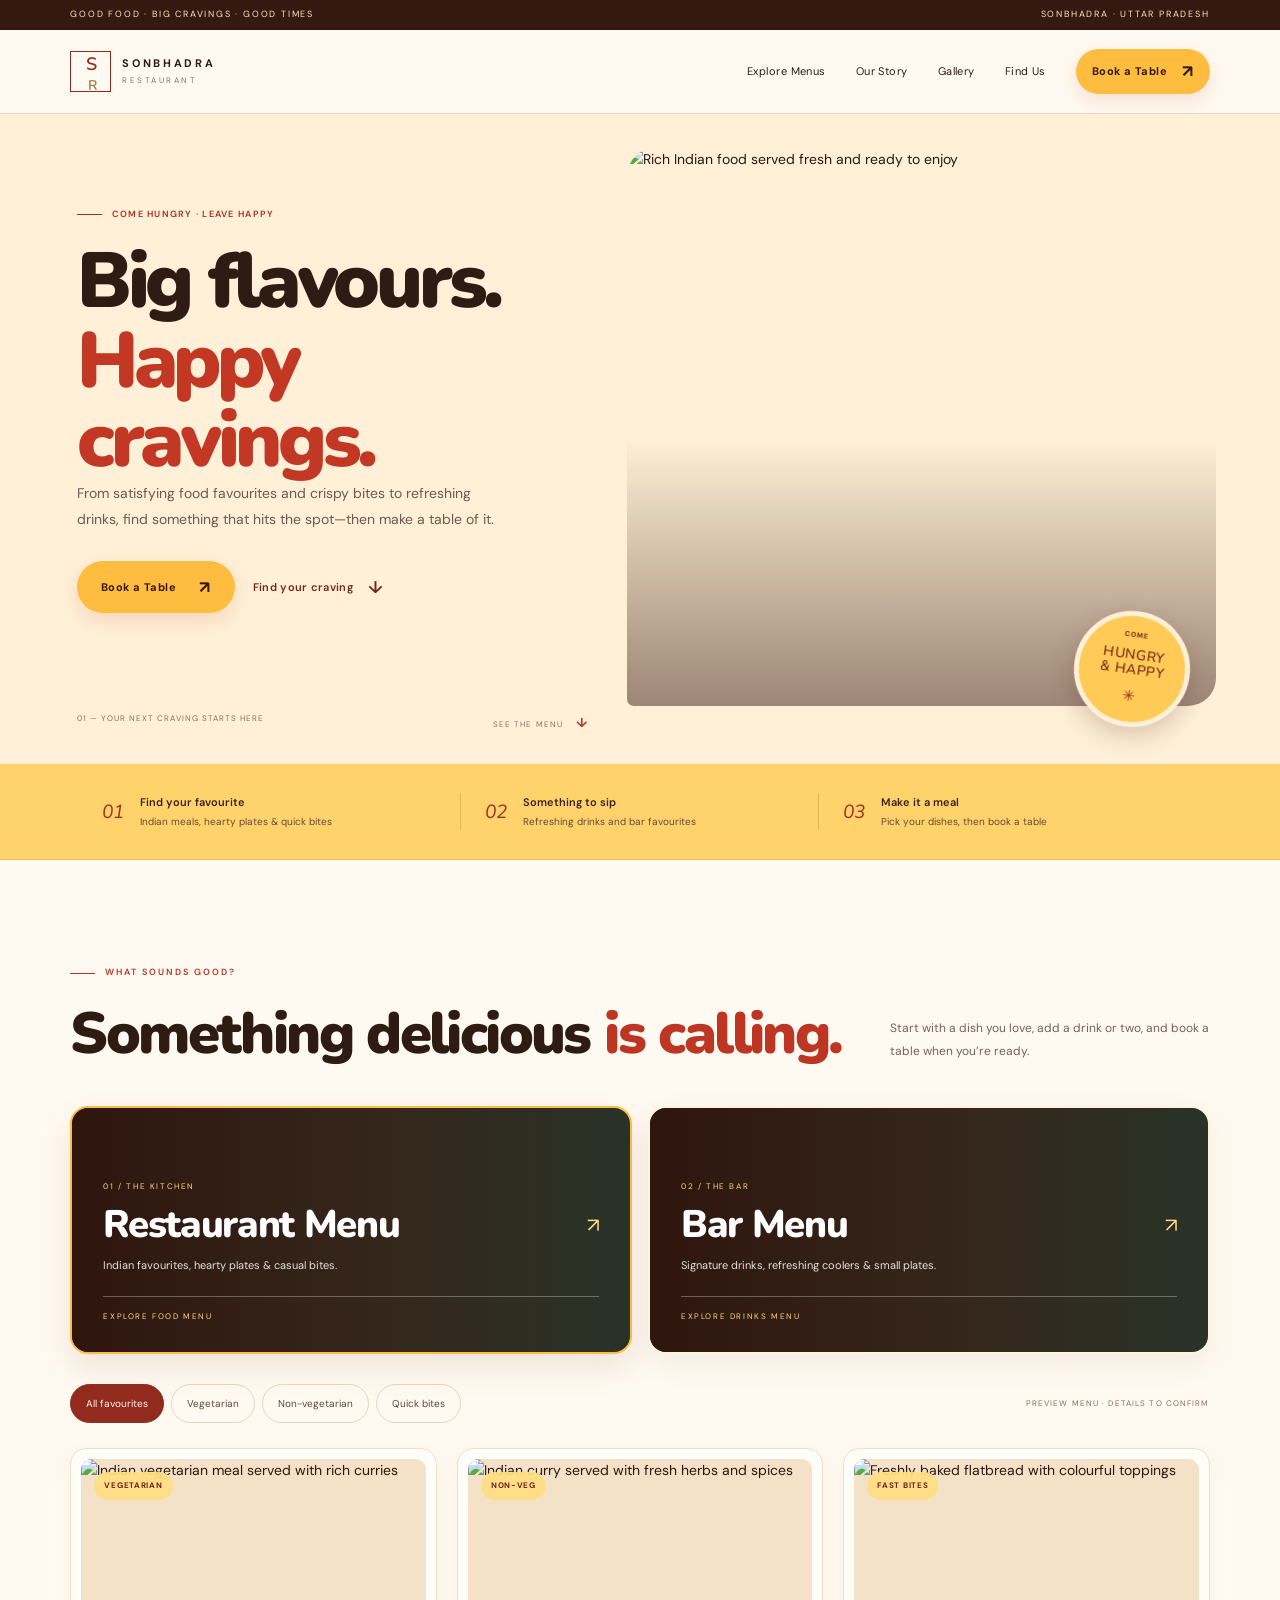
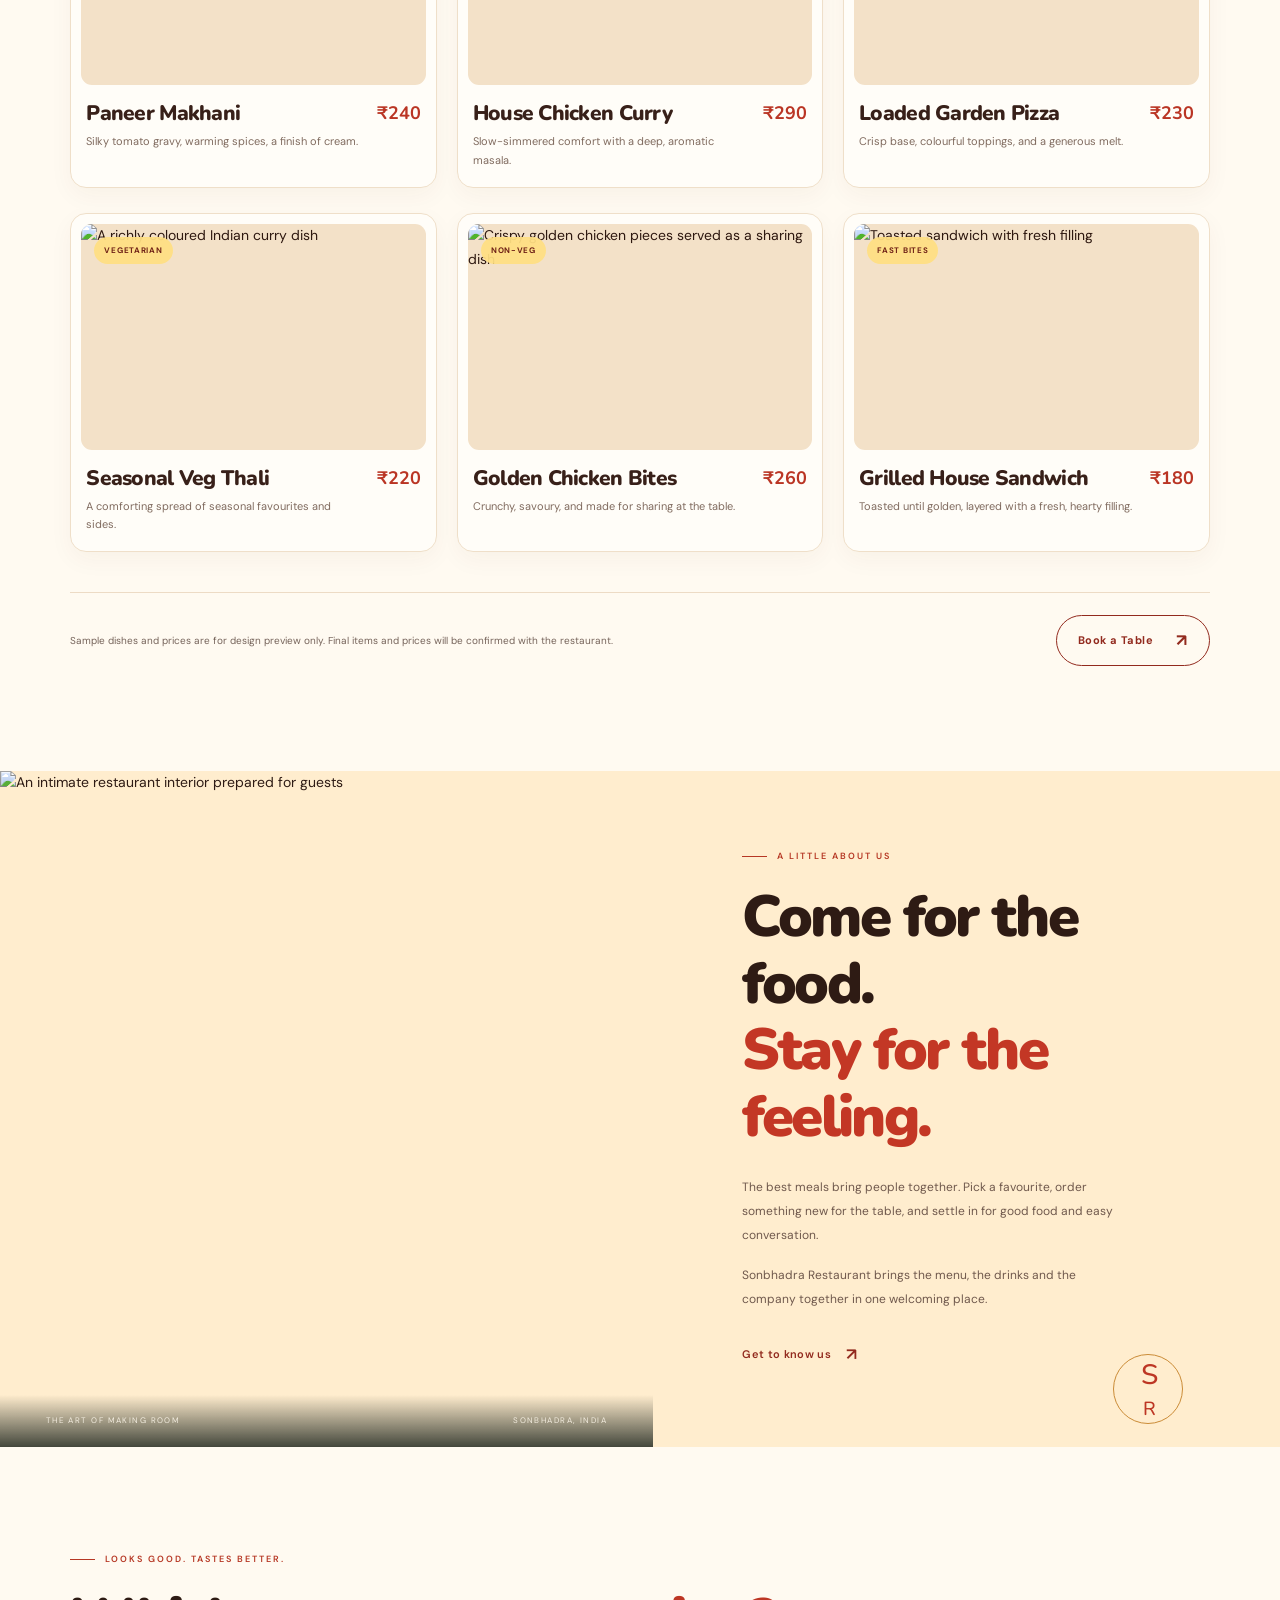
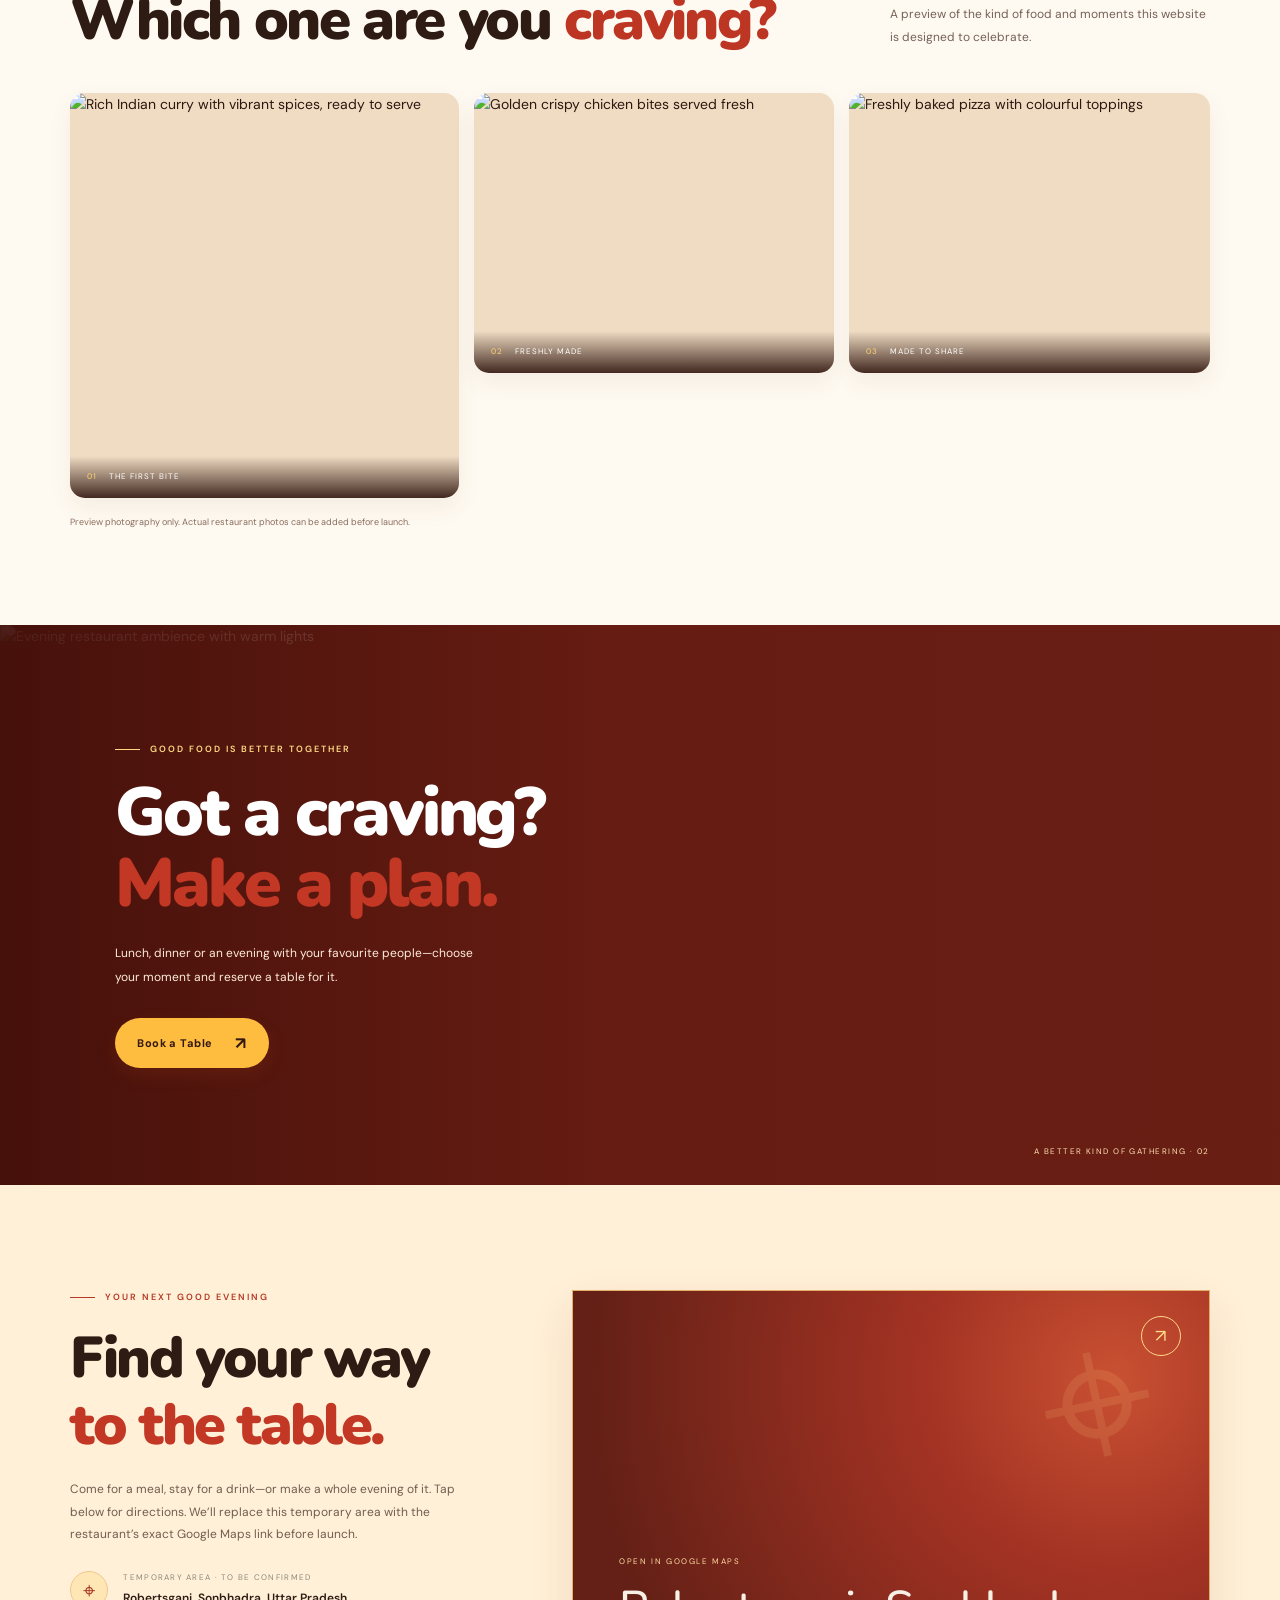
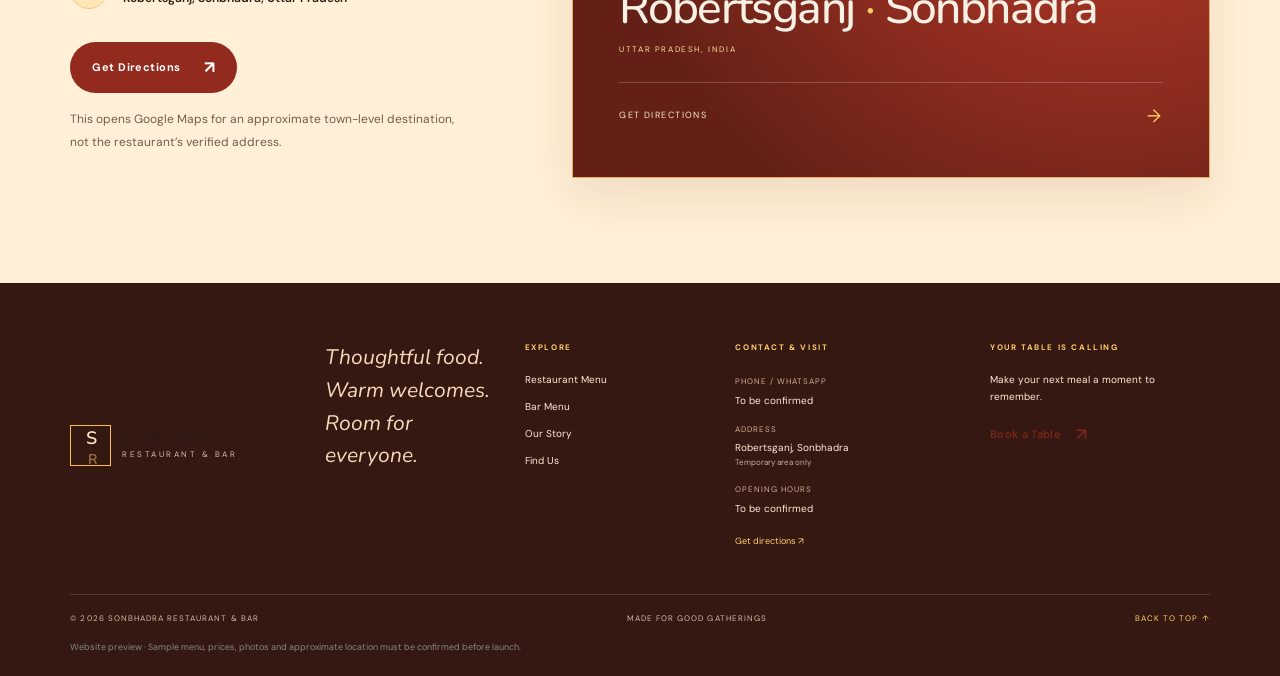
==== commit c58a5138: "Switch homepage headings to friendly food-brand typography" ====
--- a/index.html
+++ b/index.html
@@ -25,7 +25,7 @@
   <meta name="twitter:image" content="https://images.unsplash.com/photo-1546833999-b9f581a1996d?auto=format&amp;fit=crop&amp;w=1200&amp;h=630&amp;q=85">
   <link rel="preconnect" href="https://fonts.googleapis.com">
   <link rel="preconnect" href="https://fonts.gstatic.com" crossorigin>
-  <link href="https://fonts.googleapis.com/css2?family=DM+Sans:wght@400;500;600;700&family=Playfair+Display:wght@400;500;600;700&display=swap" rel="stylesheet">
+  <link href="https://fonts.googleapis.com/css2?family=DM+Sans:wght@400;500;600;700&family=Nunito:wght@400;500;600;700;800;900&display=swap" rel="stylesheet">
   <link rel="stylesheet" href="styles.css">
   <script src="app.js" defer></script>
 </head>
--- a/styles.css
+++ b/styles.css
@@ -1,4 +1,4 @@
-:root{--forest:#18251e;--forest-2:#25362b;--cream:#f4f0e8;--paper:#fbf9f4;--gold:#c89e62;--gold-light:#e2c18e;--ink:#222620;--muted:#70746c;--line:#dfd9cd;--serif:"Playfair Display",Georgia,serif;--sans:"DM Sans",Arial,sans-serif;--container:1240px}*{box-sizing:border-box}html{scroll-behavior:smooth;scroll-padding-top:92px}body{margin:0;background:var(--paper);color:var(--ink);font-family:var(--sans);font-size:14px;line-height:1.7;-webkit-font-smoothing:antialiased}body.modal-open{overflow:hidden}img{display:block;width:100%;height:100%;object-fit:cover}a{color:inherit;text-decoration:none}button,input,select{font:inherit}button{cursor:pointer}button:focus-visible,a:focus-visible,input:focus-visible,select:focus-visible{outline:2px solid var(--gold);outline-offset:4px}.topline{min-height:30px;padding:7px 5.5%;display:flex;justify-content:space-between;align-items:center;background:#111a14;color:#cfc5b4;font-size:9px;letter-spacing:.2em}.site-header{position:sticky;top:0;z-index:30;display:flex;align-items:center;justify-content:space-between;padding:19px 5.5%;background:rgba(251,249,244,.96);border-bottom:1px solid rgba(32,42,34,.08);backdrop-filter:blur(16px);transition:padding .25s,box-shadow .25s}.site-header.is-scrolled{padding-top:13px;padding-bottom:13px;box-shadow:0 8px 28px #18251e0b}.brand{display:inline-flex;align-items:center;gap:11px;flex-shrink:0}.brand-mark{width:41px;height:41px;border:1px solid var(--gold);display:grid;place-items:center;position:relative;font:600 18px var(--serif);color:var(--forest);letter-spacing:-.08em}.brand-mark span{font-size:14px;color:#a47843;margin-left:1px}.brand-copy{display:flex;flex-direction:column;line-height:1.25;letter-spacing:.19em}.brand-copy strong{font-size:11px;font-weight:700}.brand-copy small{font-size:8px;letter-spacing:.31em;color:var(--muted);margin-top:4px}.main-nav{display:flex;gap:30px;align-items:center}.main-nav>a{font-size:11px;letter-spacing:.04em;transition:color .2s}.main-nav>a:hover,.footer-links a:hover{color:#ac7c43}.button{border:1px solid transparent;display:inline-flex;align-items:center;justify-content:center;gap:23px;padding:15px 21px;font-size:11px;font-weight:600;letter-spacing:.04em;transition:background .22s,color .22s,border-color .22s,transform .22s;min-height:48px}.button:hover{transform:translateY(-2px)}.button span{font-size:17px;line-height:0}.button-small{padding:12px 15px;min-height:42px;gap:15px}.button-gold{color:#171f18;background:var(--gold)}.button-gold:hover{background:var(--gold-light)}.button-dark{color:#fff;background:var(--forest)}.button-dark:hover{background:#314537}.button-outline{border-color:var(--forest);color:var(--forest);background:transparent}.button-outline:hover{background:var(--forest);color:white}.menu-toggle{display:none;background:none;border:0;padding:9px}.menu-toggle span{display:block;width:24px;height:1px;background:var(--forest);margin:6px}
+:root{--forest:#18251e;--forest-2:#25362b;--cream:#f4f0e8;--paper:#fbf9f4;--gold:#c89e62;--gold-light:#e2c18e;--ink:#222620;--muted:#70746c;--line:#dfd9cd;--serif:"Nunito", "DM Sans", Arial, sans-serif;--sans:"DM Sans",Arial,sans-serif;--container:1240px}*{box-sizing:border-box}html{scroll-behavior:smooth;scroll-padding-top:92px}body{margin:0;background:var(--paper);color:var(--ink);font-family:var(--sans);font-size:14px;line-height:1.7;-webkit-font-smoothing:antialiased}body.modal-open{overflow:hidden}img{display:block;width:100%;height:100%;object-fit:cover}a{color:inherit;text-decoration:none}button,input,select{font:inherit}button{cursor:pointer}button:focus-visible,a:focus-visible,input:focus-visible,select:focus-visible{outline:2px solid var(--gold);outline-offset:4px}.topline{min-height:30px;padding:7px 5.5%;display:flex;justify-content:space-between;align-items:center;background:#111a14;color:#cfc5b4;font-size:9px;letter-spacing:.2em}.site-header{position:sticky;top:0;z-index:30;display:flex;align-items:center;justify-content:space-between;padding:19px 5.5%;background:rgba(251,249,244,.96);border-bottom:1px solid rgba(32,42,34,.08);backdrop-filter:blur(16px);transition:padding .25s,box-shadow .25s}.site-header.is-scrolled{padding-top:13px;padding-bottom:13px;box-shadow:0 8px 28px #18251e0b}.brand{display:inline-flex;align-items:center;gap:11px;flex-shrink:0}.brand-mark{width:41px;height:41px;border:1px solid var(--gold);display:grid;place-items:center;position:relative;font:600 18px var(--serif);color:var(--forest);letter-spacing:-.08em}.brand-mark span{font-size:14px;color:#a47843;margin-left:1px}.brand-copy{display:flex;flex-direction:column;line-height:1.25;letter-spacing:.19em}.brand-copy strong{font-size:11px;font-weight:700}.brand-copy small{font-size:8px;letter-spacing:.31em;color:var(--muted);margin-top:4px}.main-nav{display:flex;gap:30px;align-items:center}.main-nav>a{font-size:11px;letter-spacing:.04em;transition:color .2s}.main-nav>a:hover,.footer-links a:hover{color:#ac7c43}.button{border:1px solid transparent;display:inline-flex;align-items:center;justify-content:center;gap:23px;padding:15px 21px;font-size:11px;font-weight:600;letter-spacing:.04em;transition:background .22s,color .22s,border-color .22s,transform .22s;min-height:48px}.button:hover{transform:translateY(-2px)}.button span{font-size:17px;line-height:0}.button-small{padding:12px 15px;min-height:42px;gap:15px}.button-gold{color:#171f18;background:var(--gold)}.button-gold:hover{background:var(--gold-light)}.button-dark{color:#fff;background:var(--forest)}.button-dark:hover{background:#314537}.button-outline{border-color:var(--forest);color:var(--forest);background:transparent}.button-outline:hover{background:var(--forest);color:white}.menu-toggle{display:none;background:none;border:0;padding:9px}.menu-toggle span{display:block;width:24px;height:1px;background:var(--forest);margin:6px}
 .hero{position:relative;isolation:isolate;min-height:690px;height:min(79vw,790px);max-height:850px;background:#20271f;color:#fff;display:flex;align-items:center;overflow:hidden}.hero-image,.hero-shade{position:absolute;inset:0;z-index:-2}.hero-image{object-position:center 55%;animation:heroReveal 1.1s ease-out both}.hero-shade{z-index:-1;background:linear-gradient(90deg,rgba(10,16,12,.84) 0%,rgba(14,20,15,.64) 44%,rgba(10,15,11,.16) 100%),linear-gradient(0deg,rgba(8,13,10,.55),transparent 26%)}.hero-content{width:min(720px,72%);margin-left:max(8%,calc((100% - var(--container))/2));padding:72px 0 92px;animation:fadeUp .75s .12s both}.eyebrow{display:flex;align-items:center;gap:10px;margin:0 0 20px;color:#9c794d;font-size:9px;font-weight:600;letter-spacing:.22em}.eyebrow>span{display:inline-block;width:25px;height:1px;background:currentColor}.eyebrow-light{color:var(--gold-light)}h1,h2,h3,p{margin-top:0}h1,h2{font-family:var(--serif);font-weight:400;letter-spacing:-.045em}h1{font-size:clamp(48px,6.5vw,84px);line-height:1.08;margin-bottom:23px}h1 em,h2 em{font-weight:400;color:var(--gold);font-style:italic}.hero-lede{max-width:390px;color:#e0ded7;font-size:14px;line-height:1.9}.hero-actions{display:flex;align-items:center;gap:29px;margin-top:35px}.text-link{display:inline-flex;align-items:center;gap:15px;border:0;padding:0;background:transparent;color:var(--forest);font-size:11px;font-weight:600;letter-spacing:.03em}.text-link span{font-size:17px;transition:transform .2s}.text-link:hover span{transform:translate(3px,-2px)}.text-link-light{color:#fff}.hero-foot{position:absolute;bottom:25px;left:5.5%;right:5.5%;display:flex;justify-content:space-between;color:#d8d3c8;font-size:8px;letter-spacing:.2em}.hero-scroll b{padding-left:10px;color:var(--gold-light);font-size:13px}.hero-seal{position:absolute;right:8%;bottom:18%;height:136px;width:136px;border:1px solid rgba(226,193,142,.58);border-radius:50%;display:flex;flex-direction:column;align-items:center;justify-content:center;text-align:center;transform:rotate(9deg);color:#efe5d3}.hero-seal span{font-size:7px;letter-spacing:.2em}.hero-seal strong{font:500 14px/1.25 var(--serif);letter-spacing:.04em;margin:6px 0}.hero-seal i{font-style:normal;color:var(--gold-light);font-size:12px}.intro-strip{display:grid;grid-template-columns:repeat(3,1fr);padding:29px max(8%,calc((100% - var(--container))/2));background:#ece6da;border-bottom:1px solid #e4dccf}.intro-strip>div{display:flex;align-items:center;gap:16px;padding:0 24px;border-right:1px solid #d6ccbd}.intro-strip>div:first-child{padding-left:0}.intro-strip>div:last-child{border:0}.strip-number{font:italic 19px var(--serif);color:#b18c5c}.intro-strip p{display:flex;flex-direction:column;gap:2px;margin:0}.intro-strip strong{font-size:11px;font-weight:600}.intro-strip small{font-size:10px;color:var(--muted)}
 .section{padding:105px max(5.5%,calc((100% - var(--container))/2))}.section-heading{display:flex;justify-content:space-between;align-items:end;gap:35px;margin-bottom:39px}.section-heading h2,.story-copy h2,.visit-copy h2,.page-hero h1{font-size:clamp(38px,4.6vw,58px);line-height:1.15;margin:0}.heading-note{max-width:320px;margin:0 0 5px;color:var(--muted);font-size:12px;line-height:1.9}.menu-toolbar{display:flex;align-items:center;justify-content:space-between;gap:18px;margin-bottom:25px}.filter-tabs{display:flex;gap:7px;flex-wrap:wrap}.filter-tab{padding:10px 15px;border:1px solid #ddd6c9;background:transparent;color:#51564f;font-size:10px;transition:all .2s}.filter-tab:hover,.filter-tab.is-active{background:var(--forest);border-color:var(--forest);color:#fff}.menu-note{font-size:8px;letter-spacing:.14em;color:#8b8b80;text-align:right}.menu-grid{display:grid;grid-template-columns:repeat(3,minmax(0,1fr));gap:31px 23px}.dish-card{min-width:0;transition:opacity .2s,transform .2s}.dish-card[hidden]{display:none}.dish-image{height:235px;position:relative;overflow:hidden;background:#ddd7cb}.dish-image img{transition:transform .55s cubic-bezier(.2,.7,.2,1)}.dish-card:hover .dish-image img{transform:scale(1.05)}.dish-tag{position:absolute;top:13px;left:13px;padding:7px 9px;background:#f8f4ebed;color:var(--forest);font-size:8px;font-weight:700;letter-spacing:.13em}.dish-meta{display:flex;align-items:flex-start;justify-content:space-between;gap:15px;padding:15px 0 0}.dish-meta h3{margin:0 0 5px;font:500 20px var(--serif);letter-spacing:-.025em}.dish-meta p{max-width:275px;margin:0;color:var(--muted);font-size:10px;line-height:1.75}.dish-price{font:italic 18px var(--serif);color:#986b39;white-space:nowrap;padding-top:2px}.menu-bottom{display:flex;align-items:center;justify-content:space-between;gap:24px;margin-top:40px;padding-top:22px;border-top:1px solid var(--line)}.menu-bottom p{margin:0;font-size:10px;color:var(--muted)}
 .story-section{display:grid;grid-template-columns:1.02fr .98fr;min-height:620px;background:#eae4d8}.story-photo{position:relative;min-height:500px;overflow:hidden}.story-photo img{position:absolute;inset:0}.photo-caption{position:absolute;bottom:0;left:0;right:0;display:flex;justify-content:space-between;padding:19px 7%;background:linear-gradient(0deg,#111a14c9,transparent);color:#f3ecdf;font-size:8px;letter-spacing:.18em}.story-copy{position:relative;align-self:center;max-width:560px;padding:78px clamp(36px,7vw,105px)}.story-copy h2{margin-bottom:24px}.story-copy>p:not(.eyebrow){color:#66695f;font-size:12px;line-height:2;margin-bottom:16px}.story-copy .text-link{margin-top:13px}.story-ornament{position:absolute;bottom:23px;right:30px;width:70px;height:70px;display:grid;place-items:center;border:1px solid #c8bda9;border-radius:50%;font:500 28px var(--serif);color:#b08a59;letter-spacing:-.1em}.story-ornament span{font-size:19px}.gallery-section{padding-top:105px;padding-bottom:95px}.gallery-grid{display:grid;grid-template-columns:1.08fr 1fr 1fr;gap:18px}.gallery-item{position:relative;height:280px;margin:0;overflow:hidden;background:#ddd7cb}.gallery-tall{height:405px;grid-row:span 2}.gallery-item img{transition:transform .6s}.gallery-item:hover img{transform:scale(1.04)}.gallery-item figcaption{position:absolute;bottom:0;left:0;right:0;display:flex;gap:12px;align-items:center;padding:14px 17px;color:white;font-size:8px;letter-spacing:.18em;background:linear-gradient(0deg,#101710bf,transparent)}.gallery-item figcaption span{color:var(--gold-light)}.gallery-disclaimer{margin:17px 0 0;color:#8e8e82;font-size:9px}
@@ -430,3 +430,18 @@
   .bar-menu-grid{grid-template-columns:1fr}
   .bar-menu-card>img{height:225px}
 }
+
+
+/* Friendlier, bolder food-brand typography replaces the formal editorial feel. */
+h1,h2,h3{font-family:var(--serif);font-weight:850;letter-spacing:-.04em}
+h1 em,h2 em{font-weight:900;font-style:normal;color:#c33725}
+.section-heading h2,.story-copy h2,.visit-copy h2,.experience-copy h2,.page-hero h1{
+  font-family:var(--serif);
+  font-weight:900;
+  letter-spacing:-.045em;
+}
+.hero-content h1{font-weight:900;letter-spacing:-.055em}
+#hero-title em{font-weight:900;font-style:normal}
+.dish-meta h3,.bar-menu-card h3,.menu-choice-title{font-family:var(--serif);font-weight:850;letter-spacing:-.035em}
+.page-hero h1 em{color:#ffca56;font-style:normal;font-weight:900}
+.story-copy h2 em,.visit-copy h2 em,.experience-copy h2 em{color:#c33725;font-style:normal;font-weight:900}
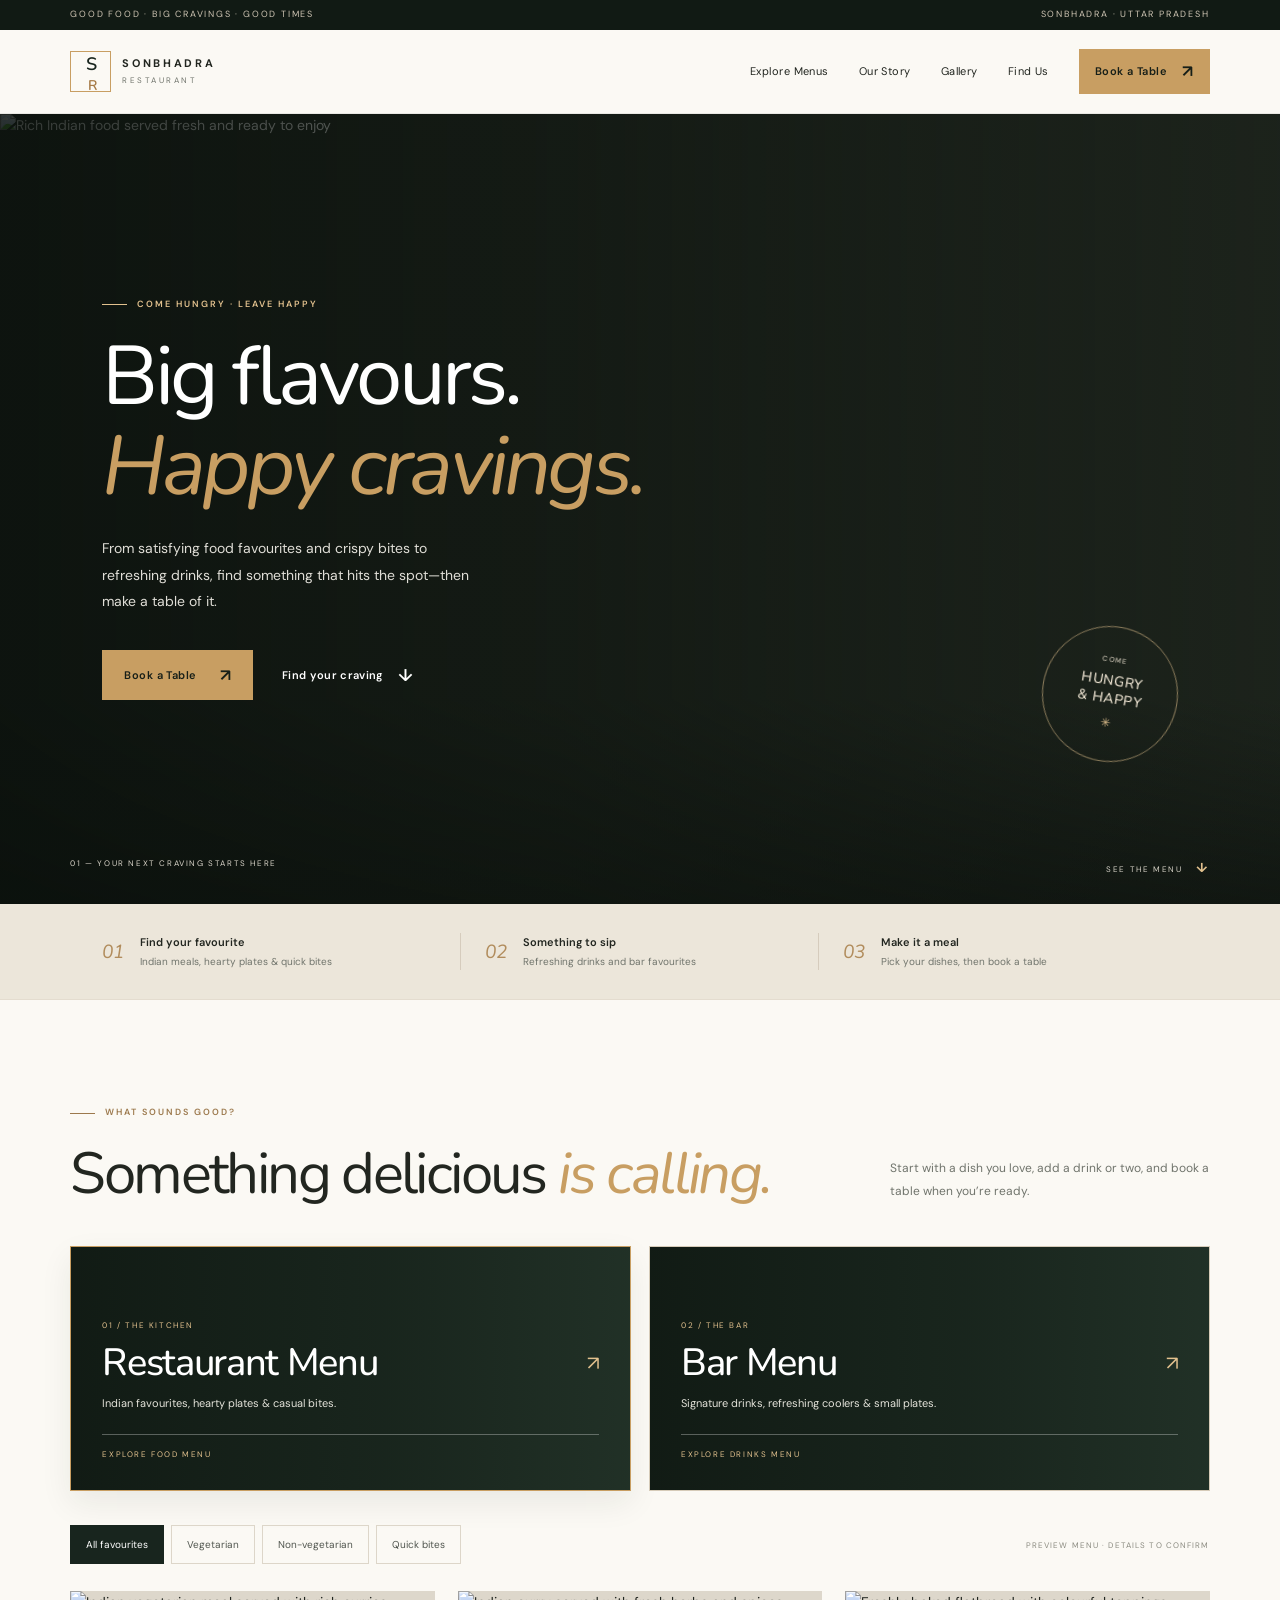
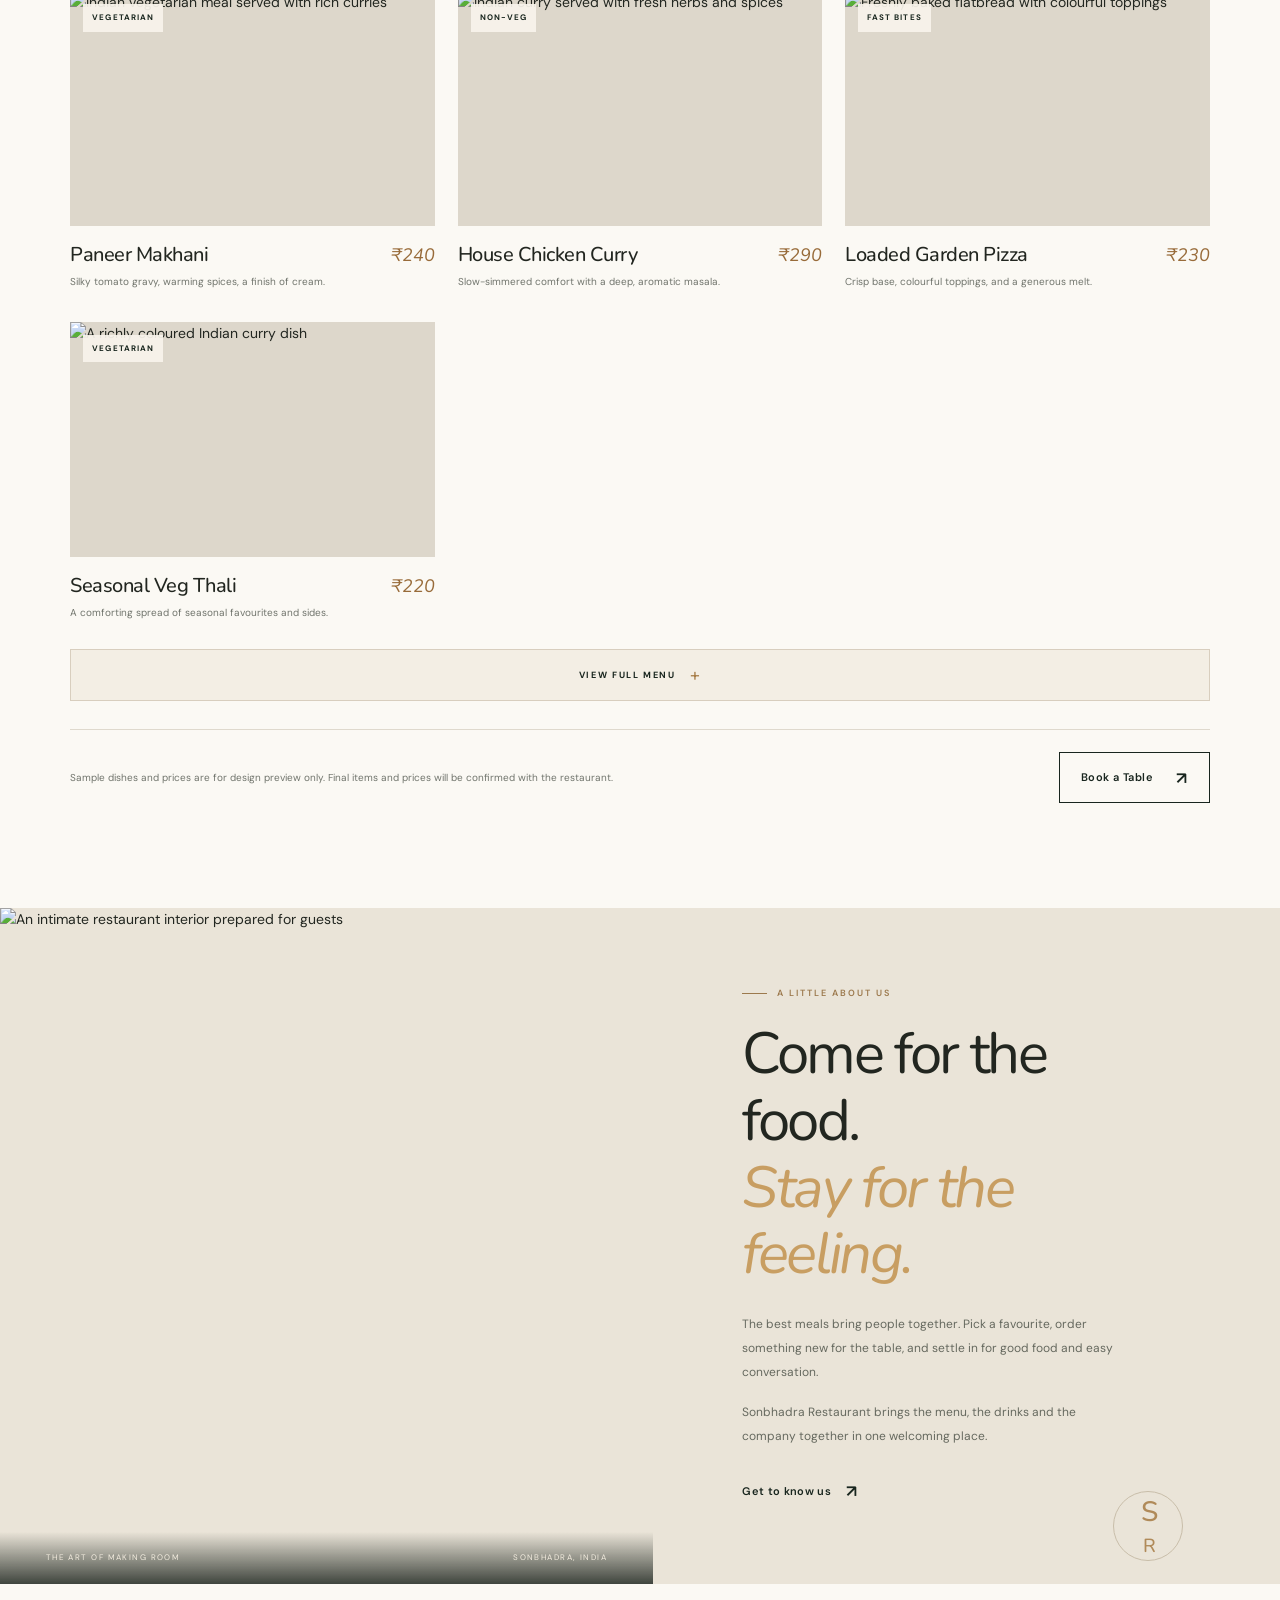
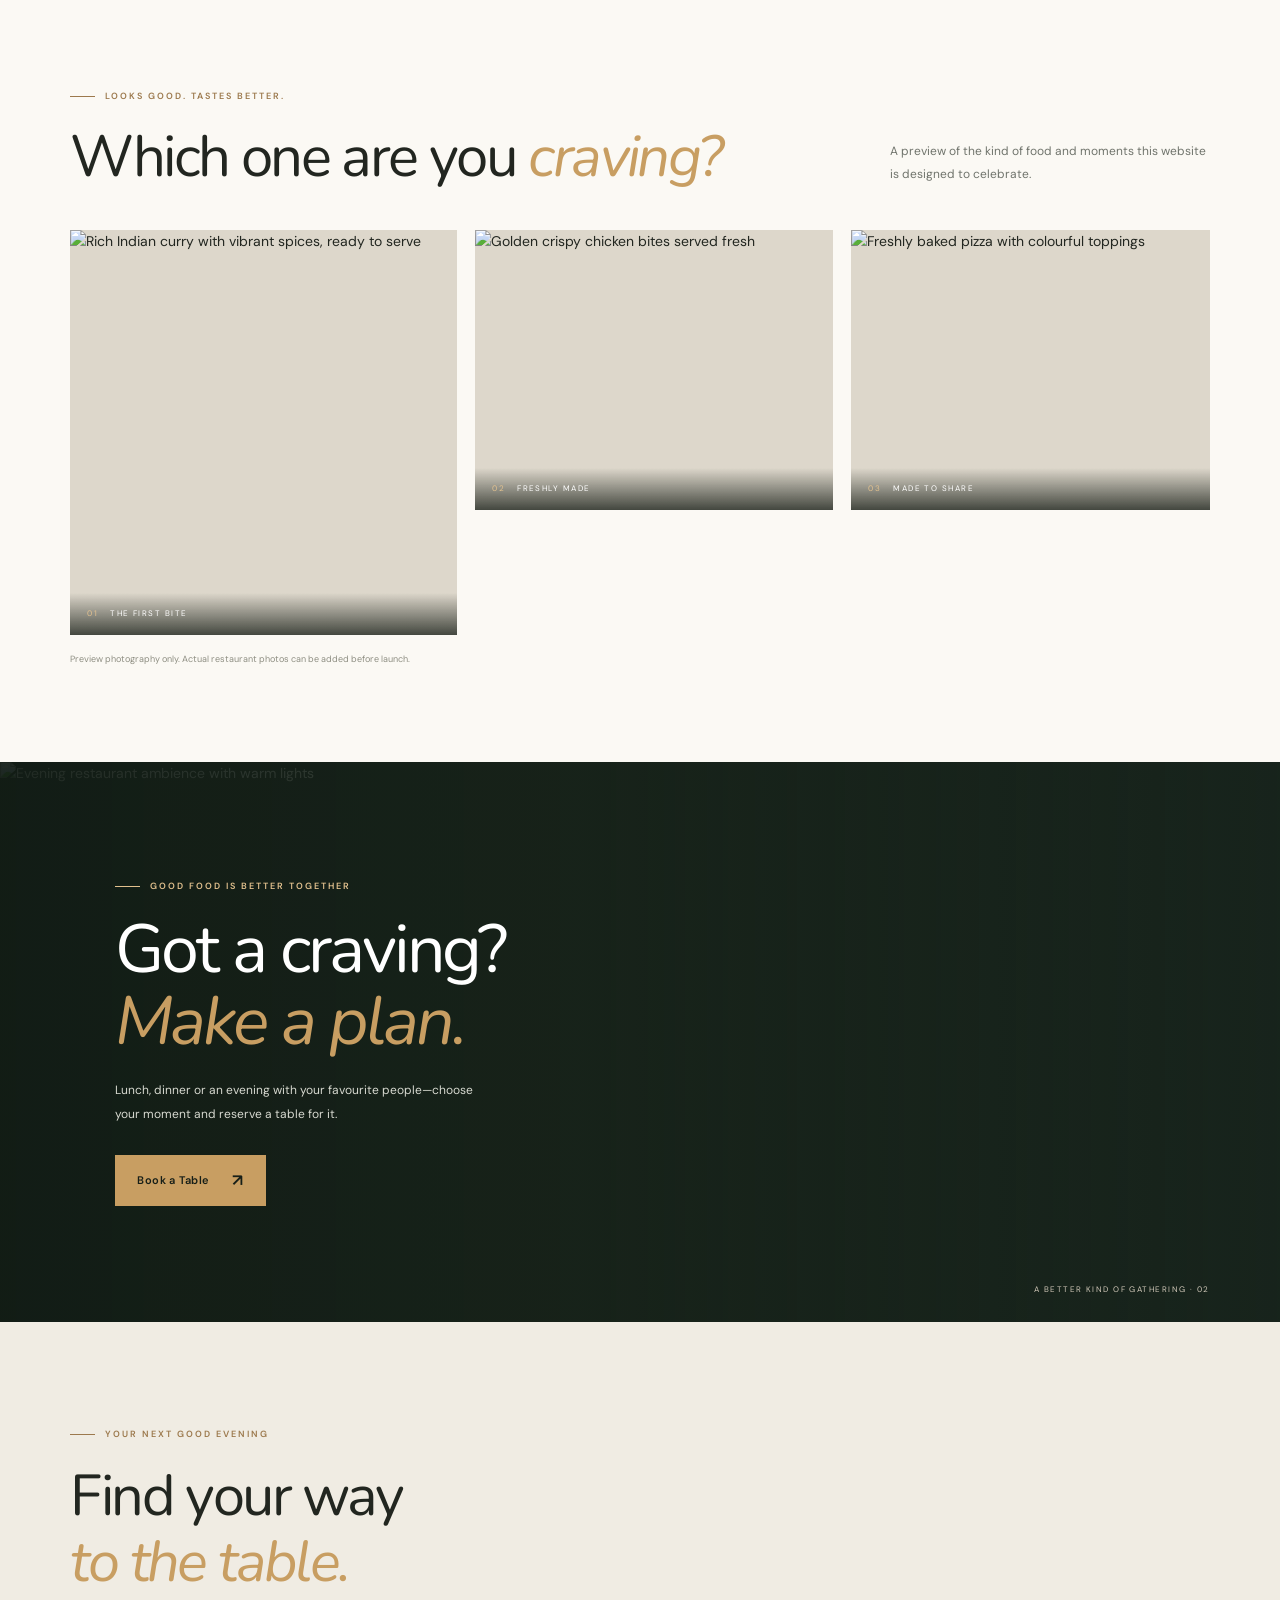
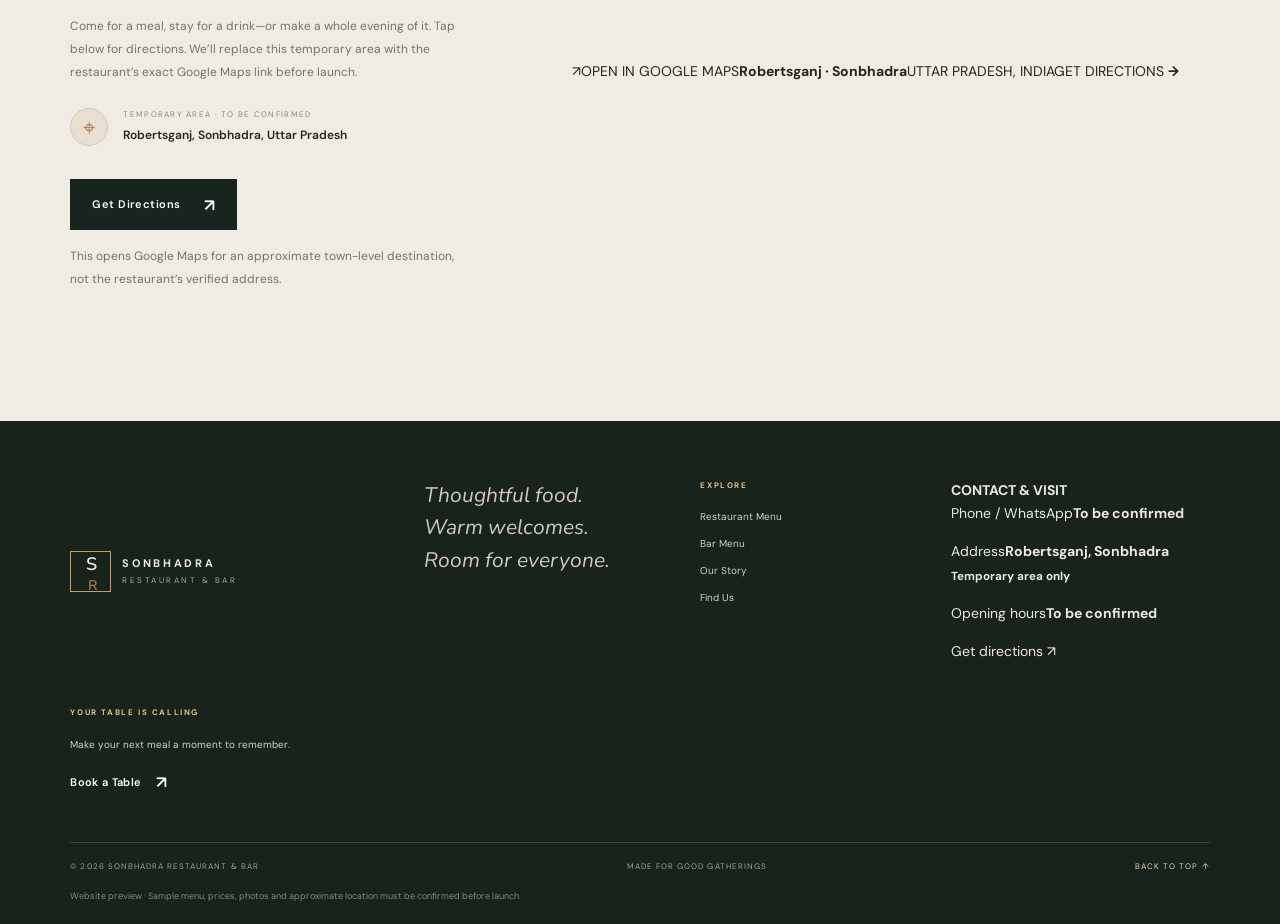
==== commit d51c814b: "Load responsive mobile layout and lightweight animations" ====
--- a/index.html
+++ b/index.html
@@ -27,6 +27,7 @@
   <link rel="preconnect" href="https://fonts.gstatic.com" crossorigin>
   <link href="https://fonts.googleapis.com/css2?family=DM+Sans:wght@400;500;600;700&family=Nunito:wght@400;500;600;700;800;900&display=swap" rel="stylesheet">
   <link rel="stylesheet" href="styles.css">
+  <link rel="stylesheet" href="responsive-motion.css">
   <script src="app.js" defer></script>
 </head>
 <body>
--- a/styles.css
+++ b/styles.css
@@ -5,443 +5,11 @@
 .experience-band{position:relative;isolation:isolate;min-height:560px;display:flex;align-items:center;background:#18251e;color:white;overflow:hidden;padding:75px 9%}.experience-image,.experience-overlay{position:absolute;inset:0;z-index:-2}.experience-image img{object-position:center 45%}.experience-overlay{z-index:-1;background:linear-gradient(90deg,#121c15ef 0%,#172219dd 45%,#17221959 100%)}.experience-copy{max-width:430px}.experience-copy h2{font-size:clamp(50px,5.5vw,68px);line-height:1.05;margin:0 0 21px}.experience-copy>p:not(.eyebrow){max-width:360px;color:#d7d9d0;font-size:12px;line-height:2;margin-bottom:29px}.experience-index{position:absolute;right:5.5%;bottom:26px;color:#d1c8b9;font-size:8px;letter-spacing:.18em}
 .visit-section{display:grid;grid-template-columns:.8fr 1.2fr;gap:70px;align-items:center;background:#f0ece3}.visit-copy h2{margin-bottom:22px}.visit-copy>p:not(.eyebrow){max-width:400px;color:var(--muted);font-size:12px;line-height:1.9;margin-bottom:25px}.visit-detail{display:flex;align-items:center;gap:15px;margin:19px 0}.detail-icon{width:38px;height:38px;display:grid;place-items:center;border:1px solid #d4c9b7;color:#aa7d4a;font-size:22px}.visit-detail div{display:flex;flex-direction:column;gap:3px}.visit-detail small{font-size:8px;letter-spacing:.16em;color:#8a8a7e}.visit-detail strong{font-size:11px;font-weight:600}.visit-copy .button{margin-top:15px}.map-frame{height:405px;position:relative;background:#dcd7cb;border:8px solid #fff;box-shadow:0 20px 50px #1c25180c}.map-frame iframe{border:0;width:100%;height:100%;filter:grayscale(.7) sepia(.15)}.map-label{position:absolute;top:16px;left:16px;padding:9px 12px;background:#fbf9f4f0;font-size:8px;letter-spacing:.14em}
 .site-footer{background:#17231b;color:#eee9de;padding:58px 5.5% 20px}.footer-main{max-width:var(--container);margin:auto;display:grid;grid-template-columns:1.2fr .9fr .8fr 1fr;gap:43px;padding-bottom:45px}.brand-footer .brand-mark{color:#f3e7d3;border-color:var(--gold)}.brand-footer .brand-copy small{color:#aaa99d}.footer-main>p{font:italic 21px/1.55 var(--serif);color:#d1c9ba;margin:0}.footer-links,.footer-booking{display:flex;flex-direction:column;align-items:flex-start;gap:10px}.footer-links>strong,.footer-booking>strong{font-size:8px;letter-spacing:.2em;color:var(--gold-light);margin-bottom:6px}.footer-links a,.footer-booking p{font-size:10px;color:#d1d3c9;margin:0}.footer-booking .text-link{margin-top:5px}.footer-bottom{max-width:var(--container);margin:auto;border-top:1px solid #ffffff24;padding-top:17px;display:flex;justify-content:space-between;gap:18px;color:#9da399;font-size:8px;letter-spacing:.13em}.footer-bottom a{color:#e7d1b1}.demo-note{max-width:var(--container);margin:15px auto 0;color:#7f8b7f;font-size:9px}
-.booking-modal{position:fixed;inset:0;z-index:100;display:grid;place-items:center;padding:18px;visibility:hidden;opacity:0;transition:opacity .25s,visibility .25s}.booking-modal.is-open{visibility:visible;opacity:1}.modal-backdrop{position:absolute;inset:0;background:#101811bd;backdrop-filter:blur(5px)}.booking-card{position:relative;width:min(610px,100%);max-height:calc(100vh - 36px);overflow:auto;padding:clamp(25px,5vw,48px);background:var(--paper);box-shadow:0 25px 100px #0005;transform:translateY(14px);transition:transform .25s}.booking-modal.is-open .booking-card{transform:translateY(0)}.modal-close{position:absolute;top:13px;right:17px;width:36px;height:36px;border:1px solid var(--line);background:transparent;font:300 26px var(--sans);color:var(--forest)}.booking-card h2{font-size:43px;line-height:1.1;margin:0 0 15px}.modal-intro{max-width:460px;margin:0 0 23px;font-size:11px;color:var(--muted);line-height:1.8}.booking-card form{display:grid;gap:15px}.form-row{display:grid;grid-template-columns:1fr 1fr;gap:13px}.booking-card label{display:flex;flex-direction:column;gap:7px;font-size:9px;font-weight:600;letter-spacing:.04em}.booking-card input,.booking-card select{width:100%;min-height:44px;border:1px solid #dcd5c9;background:#fffdf9;padding:10px 11px;color:var(--ink);border-radius:0;font-size:11px}.booking-card input::placeholder{color:#a5a398}.form-submit{width:100%;margin-top:4px}.form-footnote{margin:-4px 0 0;text-align:center;color:#81847b;font-size:9px}.toast{position:fixed;bottom:20px;left:50%;z-index:120;transform:translate(-50%,12px);padding:12px 18px;background:var(--forest);color:#fff;font-size:11px;box-shadow:0 10px 35px #0002;opacity:0;pointer-events:none;transition:all .25s;max-width:calc(100% - 30px)}.toast.is-visible{opacity:1;transform:translate(-50%,0)}
-/* Interior pages */
-.page-hero{padding:110px max(5.5%,calc((100% - 1060px)/2)) 100px;background:var(--forest);color:#fff}.page-hero .eyebrow{color:var(--gold-light)}.page-hero h1{font-size:clamp(46px,6vw,72px);max-width:820px}.page-hero h1 em{color:var(--gold-light)}.page-hero .page-lede{max-width:590px;color:#d8d9d1;font-size:13px;line-height:2;margin:23px 0 0}.page-content{max-width:1060px;margin:auto;padding:80px 30px}.page-content h2{font:400 36px/1.2 var(--serif);letter-spacing:-.03em}.page-content p{font-size:12px;line-height:2;color:var(--muted)}.page-split{display:grid;grid-template-columns:1fr 1fr;gap:50px;align-items:center}.page-split img{height:400px}.page-callout{margin-top:50px;padding:34px;background:#eae4d8;display:flex;align-items:center;justify-content:space-between;gap:25px}.page-callout h3{font:400 25px var(--serif);margin:0}.page-callout p{max-width:490px;margin:5px 0 0}.team-grid{display:grid;grid-template-columns:repeat(3,1fr);gap:20px;margin-top:30px}.team-card{background:#f0ece3;padding-bottom:20px}.team-card img{height:260px}.team-card h3{font:400 23px var(--serif);margin:18px 17px 2px}.team-card p{margin:0 17px}.kitchen-grid{display:grid;grid-template-columns:1.2fr .8fr;gap:18px;margin-top:34px}.kitchen-grid img{height:330px}.kitchen-grid img:last-child{height:240px;margin-top:90px}.page-eyebrow-note{font-size:9px!important;letter-spacing:.15em;color:#a07848!important}
-.reveal{opacity:0;transform:translateY(18px);transition:opacity .65s ease,transform .65s ease}.reveal.is-visible{opacity:1;transform:translateY(0)}@keyframes fadeUp{from{opacity:0;transform:translateY(16px)}to{opacity:1;transform:translateY(0)}}@keyframes heroReveal{from{transform:scale(1.04);opacity:.75}to{transform:scale(1);opacity:1}}
-@media(prefers-reduced-motion:reduce){*,*::before,*::after{scroll-behavior:auto!important;animation-duration:.01ms!important;animation-iteration-count:1!important;transition-duration:.01ms!important}.reveal{opacity:1;transform:none}}
-@media(max-width:1000px){.main-nav{gap:18px}.section{padding-top:82px;padding-bottom:82px}.dish-image{height:205px}.story-copy{padding:55px 42px}.visit-section{gap:35px}.footer-main{grid-template-columns:1fr 1fr;gap:36px}.hero-seal{right:5%;bottom:14%;height:115px;width:115px}.hero-seal strong{font-size:12px}}
-@media(max-width:760px){.topline{padding-left:5%;padding-right:5%;font-size:8px}.topline-right{display:none}.site-header{padding:13px 5%;min-height:71px}.brand-mark{width:37px;height:37px}.menu-toggle{display:block;z-index:35}.main-nav{position:absolute;left:0;right:0;top:100%;padding:0 5%;background:var(--paper);display:flex;flex-direction:column;align-items:stretch;gap:0;max-height:0;overflow:hidden;opacity:0;box-shadow:0 14px 24px #0000;transition:max-height .3s,opacity .2s,padding .3s,box-shadow .3s}.main-nav.is-open{max-height:360px;opacity:1;padding-top:12px;padding-bottom:22px;box-shadow:0 14px 24px #00000012}.main-nav>a{padding:12px 0;border-bottom:1px solid var(--line)}.main-nav .button{margin-top:15px}.hero{height:740px;min-height:640px;max-height:calc(100svh - 100px);align-items:flex-start}.hero-image{object-position:57% center}.hero-shade{background:linear-gradient(90deg,#0c150fe0,#111a15a3 77%,#111a156b),linear-gradient(0deg,#0c150f7a,transparent 45%)}.hero-content{width:90%;margin-left:6%;padding-top:100px}.hero-content h1{font-size:clamp(48px,11vw,68px)}.hero-lede{max-width:340px;font-size:12px}.hero-actions{align-items:flex-start;flex-direction:column;gap:20px}.hero-seal{right:6%;bottom:18%;width:90px;height:90px;opacity:.8}.hero-seal span{font-size:6px}.hero-seal strong{font-size:9px}.hero-foot{left:6%;right:6%;font-size:7px;letter-spacing:.12em}.hero-scroll{display:none}.intro-strip{padding:20px 6%;grid-template-columns:1fr;gap:13px}.intro-strip>div,.intro-strip>div:first-child{padding:0;border:0}.strip-number{width:18px}.intro-strip p{flex-direction:row;align-items:baseline;gap:9px}.intro-strip small{font-size:9px}.section{padding:70px 6%}.section-heading{display:block;margin-bottom:28px}.section-heading h2,.story-copy h2,.visit-copy h2{font-size:43px}.heading-note{margin-top:17px;font-size:11px}.menu-toolbar{display:block}.filter-tabs{gap:6px}.filter-tab{padding:9px 10px;font-size:9px}.menu-note{display:block;text-align:left;margin-top:14px;font-size:7px}.menu-grid{grid-template-columns:repeat(2,minmax(0,1fr));gap:26px 13px}.dish-image{height:clamp(125px,36vw,220px)}.dish-tag{top:8px;left:8px;padding:6px 7px;font-size:7px}.dish-meta{gap:7px;padding-top:10px}.dish-meta h3{font-size:17px}.dish-meta p{font-size:9px;line-height:1.6}.dish-price{font-size:16px}.menu-bottom{align-items:flex-start;flex-direction:column;margin-top:25px;padding-top:17px}.story-section{grid-template-columns:1fr}.story-photo{min-height:370px;height:72vw;max-height:480px}.story-copy{padding:56px 7% 85px}.story-copy>p:not(.eyebrow){font-size:11px}.story-ornament{right:22px;bottom:15px;width:55px;height:55px;font-size:21px}.gallery-section{padding-top:70px;padding-bottom:65px}.gallery-grid{grid-template-columns:1fr 1fr;gap:12px}.gallery-tall{grid-row:auto;grid-column:span 2;height:310px}.gallery-item{height:220px}.gallery-item figcaption{font-size:7px;padding:11px}.experience-band{min-height:520px;padding:65px 7%}.experience-image img{object-position:62% center}.experience-overlay{background:linear-gradient(90deg,#121c15ec 0%,#172219c9 65%,#17221977 100%)}.experience-copy h2{font-size:55px}.experience-index{font-size:7px;left:7%;right:auto}.visit-section{grid-template-columns:1fr;gap:32px;padding-top:70px;padding-bottom:70px}.visit-copy>p:not(.eyebrow){font-size:11px}.map-frame{height:300px;border-width:6px}.footer-main{grid-template-columns:1fr 1fr;gap:33px 22px;padding-bottom:32px}.footer-main>p{font-size:18px}.footer-links a,.footer-booking p{font-size:9px}.footer-bottom{flex-wrap:wrap;gap:12px;font-size:7px}.footer-bottom span:nth-child(2){display:none}.site-footer{padding:42px 6% 17px}.booking-card{padding:29px 21px}.booking-card h2{font-size:37px}.form-row{gap:10px}.booking-card label{font-size:8px}.booking-card input,.booking-card select{font-size:10px;padding:9px 8px}.page-hero{padding:75px 7% 70px}.page-hero h1{font-size:49px}.page-hero .page-lede{font-size:11px}.page-content{padding:52px 7%}.page-split,.kitchen-grid{grid-template-columns:1fr;gap:25px}.page-split img{height:290px}.kitchen-grid img,.kitchen-grid img:last-child{height:270px;margin:0}.team-grid{grid-template-columns:1fr 1fr;gap:13px}.team-card img{height:200px}.team-card h3{font-size:20px}.page-callout{align-items:flex-start;flex-direction:column;padding:23px}.page-callout h3{font-size:23px}}
-@media(max-width:380px){.menu-grid{grid-template-columns:1fr}.dish-image{height:220px}.form-row{grid-template-columns:1fr}.booking-card{max-height:calc(100vh - 20px);padding:25px 17px}.team-grid{grid-template-columns:1fr}.team-card img{height:280px}.footer-main{grid-template-columns:1fr}.hero-content{padding-top:78px}.hero-seal{bottom:12%}}
-
-/* Bar & lounge showcase */
-.bar-section{background:#e9e2d5}
-.bar-intro{display:grid;grid-template-columns:.8fr 1.2fr;min-height:380px;background:#17231b;color:#f3eee4;margin-bottom:24px}
-.bar-copy{padding:clamp(28px,5vw,62px);align-self:center}
-.bar-kicker,.bar-drink>div>span{font-size:8px;letter-spacing:.2em;color:#c5a16d}
-.bar-copy h3{font:400 clamp(32px,4vw,48px)/1.08 var(--serif);letter-spacing:-.04em;margin:16px 0}
-.bar-copy h3 em{font-weight:400;color:var(--gold-light)}
-.bar-copy>p:not(.bar-note){font-size:11px;line-height:2;color:#d3d5cc;max-width:340px}
-.bar-note{font-size:9px;line-height:1.8;color:#aeb4a9;margin:18px 0 22px}
-.bar-feature-image{position:relative;min-height:380px;overflow:hidden}
-.bar-feature-image img{position:absolute;inset:0}
-.bar-feature-image>span{position:absolute;left:20px;bottom:18px;color:#fff;font-size:8px;letter-spacing:.17em;text-shadow:0 2px 10px #000}
-.bar-drinks{display:grid;grid-template-columns:repeat(3,minmax(0,1fr));gap:22px}
-.bar-drink{background:#f8f5ee}
-.bar-drink>img{height:220px}
-.bar-drink>div{padding:18px 20px 22px}
-.bar-drink h3{font:400 23px var(--serif);margin:9px 0 6px}
-.bar-drink p{font-size:10px;line-height:1.8;color:var(--muted);margin:0}
-@media(max-width:760px){.bar-intro{grid-template-columns:1fr}.bar-feature-image{min-height:300px;height:65vw}.bar-drinks{grid-template-columns:1fr 1fr;gap:12px}.bar-drink>img{height:170px}.bar-drink>div{padding:14px}.bar-drink h3{font-size:20px}}
-@media(max-width:420px){.bar-drinks{grid-template-columns:1fr}.bar-drink>img{height:230px}}
-
-
-/* Menu discovery: two clear paths, designed to feel like one premium experience. */
-.menu-choice-grid{display:grid;grid-template-columns:1fr 1fr;gap:18px;margin:0 0 34px}
-.menu-choice{position:relative;isolation:isolate;min-height:245px;overflow:hidden;text-align:left;padding:29px 31px;border:1px solid #d6cbb8;background:#25362b;color:#fff;display:flex;flex-direction:column;align-items:flex-start;justify-content:flex-end;gap:8px;transition:transform .28s,border-color .28s,box-shadow .28s}
-.menu-choice:before{content:"";position:absolute;inset:0;z-index:-2;background-size:cover;background-position:center;transition:transform .65s}
-.menu-choice:after{content:"";position:absolute;inset:0;z-index:-1;background:linear-gradient(90deg,rgba(15,24,18,.9),rgba(15,24,18,.55) 58%,rgba(15,24,18,.18))}
-.menu-choice[data-menu-choice="restaurant"]:before{background-image:url("https://images.unsplash.com/photo-1547592180-85f173990554?auto=format&fit=crop&w=1400&q=85")}
-.menu-choice[data-menu-choice="bar"]:before{background-image:url("https://images.unsplash.com/photo-1514933651103-005eec06c04b?auto=format&fit=crop&w=1400&q=85")}
-.menu-choice:hover:before,.menu-choice.is-active:before{transform:scale(1.045)}
-.menu-choice:hover,.menu-choice.is-active{border-color:var(--gold);box-shadow:0 12px 30px #18251e13}
-.menu-choice-number,.menu-choice-action{font-size:8px;letter-spacing:.2em;color:var(--gold-light)}
-.menu-choice-title{display:flex;align-items:center;justify-content:space-between;gap:18px;width:100%;font:500 clamp(25px,3vw,38px)/1.2 var(--serif);letter-spacing:-.035em}
-.menu-choice-title b{font:400 20px var(--sans);color:var(--gold-light)}
-.menu-choice-desc{max-width:360px;color:#e4e3da;font-size:11px;line-height:1.8}
-.menu-choice-action{margin-top:12px;padding-top:13px;border-top:1px solid #ffffff4d;width:100%}
-.menu-panel[hidden]{display:none!important}.menu-panel{animation:fadeUp .32s ease both}.menu-panel .menu-grid{margin-top:0}
-.bar-menu-grid{display:grid;grid-template-columns:repeat(3,minmax(0,1fr));gap:25px 20px}
-.bar-menu-card{min-width:0;background:#f1ece2;border:1px solid #e4dccf;transition:transform .25s,box-shadow .25s}
-.bar-menu-card:hover{transform:translateY(-4px);box-shadow:0 14px 32px #18251e12}
-.bar-menu-card>img{height:205px;object-fit:cover}
-.bar-menu-card>div{padding:19px 19px 21px}
-.bar-menu-card>div>span{font-size:8px;letter-spacing:.15em;color:#9a7648}
-.bar-menu-card h3{font:500 22px/1.25 var(--serif);margin:9px 0 8px;letter-spacing:-.025em}
-.bar-menu-card p{font-size:10px;line-height:1.8;color:var(--muted);min-height:36px;margin:0 0 12px}
-.bar-menu-card strong{font:italic 18px var(--serif);color:#986b39}
-.bar-menu-card strong small{font:400 9px var(--sans);color:#858579}
-.bar-menu-disclaimer{font-size:9px;color:#8a887e;margin:23px 0 0;line-height:1.8}
-.visit-section{gap:clamp(35px,6vw,82px);background:#f0ece3}
-.visit-copy{max-width:460px}.visit-copy h2{font-size:clamp(40px,4.5vw,58px);margin-bottom:20px}
-.visit-detail{align-items:flex-start;margin:24px 0 18px}.visit-detail .detail-icon{flex-shrink:0;border-radius:50%;background:#e7dfd1}
-.visit-detail strong{font-size:12px;line-height:1.7}
-.location-note{margin:15px 0 0;font-size:9px;line-height:1.8;color:#858579;max-width:340px}
-.map-frame{height:430px;overflow:hidden;position:relative;border:1px solid #fff;box-shadow:0 22px 55px #18251e14;background:#ddd7cb}
-.map-frame iframe{display:block;height:100%;width:100%;border:0;filter:grayscale(.45) sepia(.12);opacity:.94}
-.map-frame-heading{position:absolute;z-index:2;top:18px;left:18px;right:18px;display:flex;flex-direction:column;align-items:flex-start;gap:3px;padding:16px 18px;background:rgba(251,249,244,.95);box-shadow:0 6px 24px #18251e13;pointer-events:none}
-.map-frame-heading span,.map-frame-heading small{font-size:8px;letter-spacing:.18em;color:#77796f}
-.map-frame-heading strong{font:500 24px/1.2 var(--serif);color:var(--forest)}
-.map-frame-heading strong em{font-style:normal;color:#b38a56}
-.map-label{top:auto;left:18px;bottom:18px;background:#18251eea;color:#f7f0e4;font-size:8px;letter-spacing:.13em;padding:10px 12px}
-@media(max-width:900px){.menu-choice{min-height:225px;padding:24px}.bar-menu-grid{grid-template-columns:repeat(2,minmax(0,1fr))}.visit-section{grid-template-columns:1fr 1.1fr;gap:28px}.map-frame{height:390px}}
-@media(max-width:620px){.menu-choice-grid{grid-template-columns:1fr;gap:12px;margin-bottom:27px}.menu-choice{min-height:205px;padding:23px}.menu-choice-title{font-size:31px}.bar-menu-grid{grid-template-columns:1fr 1fr;gap:12px}.bar-menu-card>img{height:145px}.bar-menu-card>div{padding:13px}.bar-menu-card h3{font-size:18px}.bar-menu-card p{font-size:9px;min-height:52px}.bar-menu-card strong{font-size:16px}.bar-menu-card strong small{font-size:8px}.visit-section{grid-template-columns:1fr;gap:27px}.map-frame{height:330px}.map-frame-heading{top:12px;left:12px;right:12px;padding:12px 14px}.map-frame-heading strong{font-size:21px}.map-label{left:12px;bottom:12px;font-size:7px}.location-note{max-width:none}}
-@media(prefers-reduced-motion:reduce){.menu-choice:before,.bar-menu-card,.menu-panel{animation:none;transition:none}}
-
-
-/* Location: replace the embedded map preview with a clean directions card. */
-.visit-section{align-items:stretch}
-.directions-card{min-height:340px;position:relative;display:flex;flex-direction:column;justify-content:flex-end;align-items:flex-start;overflow:hidden;padding:clamp(25px,4vw,46px);color:#f7f0e4;background:linear-gradient(145deg,#26392e,#18251e 72%);text-decoration:none;border:1px solid #cbb58f;box-shadow:0 22px 55px #18251e14;transition:transform .25s,box-shadow .25s}
-.directions-card:before{content:"⌖";position:absolute;right:clamp(25px,5vw,55px);top:15px;font:200px/1 var(--serif);color:#e7d7b5;opacity:.09;transform:rotate(-12deg)}
-.directions-card:hover{transform:translateY(-4px);box-shadow:0 28px 65px #18251e22}
-.directions-card-icon{position:absolute;right:28px;top:25px;width:40px;height:40px;display:grid;place-items:center;border:1px solid #d8c49c;border-radius:50%;color:#e8d6ad;font-size:18px}
-.directions-kicker,.directions-card-meta{font-size:8px;letter-spacing:.2em;color:#d3c5a7}
-.directions-card>strong{font:500 clamp(31px,4vw,46px)/1.15 var(--serif);letter-spacing:-.035em;margin:14px 0 8px}
-.directions-card>strong em{font-style:normal;color:#d7b47d}
-.directions-card-rule{height:1px;width:100%;background:#ffffff32;margin:25px 0 18px}
-.directions-card-link{display:flex;align-items:center;justify-content:space-between;gap:20px;width:100%;font-size:9px;letter-spacing:.16em;color:#f4e8d0}
-.directions-card-link b{font-size:18px;font-weight:400;color:#e0bd80}
-.footer-contact{display:flex;flex-direction:column;gap:14px;min-width:160px}
-.footer-contact>strong{font-size:9px;letter-spacing:.16em;color:#d5b987}
-.footer-contact p{display:flex;flex-direction:column;gap:4px;margin:0}
-.footer-contact p span{font-size:8px;letter-spacing:.12em;color:#a9aa9e;text-transform:uppercase}
-.footer-contact p b{font-size:10px;line-height:1.6;color:#f2eee4;font-weight:400}
-.footer-contact p b small{display:block;color:#a9aa9e;font-size:8px}
-.footer-contact>a{font-size:9px;color:#dfc18c;text-decoration:none;margin-top:3px}
-.footer-contact>a:hover{text-decoration:underline}
-@media(max-width:900px){.directions-card{min-height:300px}}
-@media(max-width:620px){.directions-card{min-height:270px;padding:25px}.directions-card:before{font-size:160px}.footer-contact{gap:12px}}
-
-
-/* Footer now includes real-world contact fields without inventing client details. */
-.footer-main{grid-template-columns:1.05fr .8fr .85fr 1.05fr 1fr;gap:24px}
-.footer-contact>strong{font-size:8px;letter-spacing:.2em;color:var(--gold-light);margin-bottom:6px}
-@media(max-width:1000px){.footer-main{grid-template-columns:repeat(3,minmax(0,1fr));gap:30px}.footer-main>.brand-footer{grid-column:auto}}
-@media(max-width:620px){.footer-main{grid-template-columns:repeat(2,minmax(0,1fr));gap:28px 18px}.footer-main>.brand-footer{grid-column:1/-1}.footer-main>p{font-size:18px}.footer-bottom{flex-wrap:wrap;line-height:1.8}}
-
-
-
-/* Food-first refresh: warm, appetite-forward colors and clearer booking hierarchy. */
-:root{
-  --forest:#922a1e;
-  --forest-2:#b83a27;
-  --cream:#fff0d7;
-  --paper:#fffaf1;
-  --gold:#ffbd3f;
-  --gold-light:#ffdc83;
-  --ink:#2e1b14;
-  --muted:#75635a;
-  --line:#ecdac3;
-  --container:1240px;
-}
-html{scroll-padding-top:88px}
-body{background:var(--paper);color:var(--ink)}
-.topline{background:#351911;color:#ffe6bf}
-.site-header{background:rgba(255,250,241,.96);border-bottom-color:#e8d7c1}
-.site-header.is-scrolled{box-shadow:0 8px 28px #4b1d1014}
-.brand-mark{color:var(--forest);border-color:var(--forest)}
-.brand-copy strong{color:var(--ink)}
-.brand-copy small{color:#8a7061}
-.main-nav>a:hover,.footer-links a:hover{color:var(--forest-2)}
-.button{border-radius:999px;font-weight:700}
-.button-gold{background:var(--gold);color:#351911;box-shadow:0 7px 18px #b94c1926}
-.button-gold:hover{background:#ffd36d}
-.button-dark{background:var(--forest);border-radius:999px}
-.button-dark:hover{background:#742116}
-.button-outline{border-radius:999px;border-color:var(--forest);color:var(--forest)}
-.button-outline:hover{background:var(--forest);color:white}
-.menu-toggle span{background:var(--forest)}
-.eyebrow{color:#b63724}
-.eyebrow-light{color:#ffdb85}
-
-/* Split hero: the food is the main visual, not a dim restaurant interior. */
-.hero{
-  display:block;
-  min-height:650px;
-  height:auto;
-  max-height:none;
-  padding:0 6%;
-  background:#fff0d7;
-  color:var(--ink);
-}
-.hero-image{
-  inset:34px 5% 58px auto;
-  width:46%;
-  height:calc(100% - 92px);
-  z-index:0;
-  object-position:center 54%;
-  border-radius:28px 7px 28px 7px;
-  filter:saturate(1.14) contrast(1.04);
-}
-.hero-shade{
-  inset:34px 5% 58px auto;
-  width:46%;
-  height:calc(100% - 92px);
-  z-index:1;
-  border-radius:28px 7px 28px 7px;
-  background:linear-gradient(0deg,rgba(49,17,9,.48),transparent 48%);
-}
-.hero-content{
-  position:relative;
-  z-index:2;
-  width:min(44%,600px);
-  margin:0;
-  padding:93px 0 125px;
-  animation:fadeUp .7s .1s both;
-}
-.hero-content .eyebrow{color:#a82e20;letter-spacing:.14em}
-.hero-content h1{
-  max-width:610px;
-  margin:0;
-  color:#2e1b14;
-  font-size:clamp(52px,6.1vw,82px);
-  line-height:1.02;
-  letter-spacing:-.055em;
-}
-#hero-title em{color:#c33725;font-style:italic}
-.hero-lede{max-width:420px;color:#70584d;font-size:14px;line-height:1.85}
-.hero-actions{align-items:center;gap:18px;margin-top:28px;flex-wrap:wrap}
-.hero-actions .button{padding:16px 23px}
-.text-link-light{color:#77251a}
-.text-link-light:hover{color:#ba3523}
-.hero-foot{
-  z-index:2;
-  left:6%;
-  right:54%;
-  bottom:30px;
-  color:#8a6d5e;
-  font-size:8px;
-  letter-spacing:.13em;
-}
-.hero-scroll b{color:var(--forest-2)}
-.hero-seal{
-  z-index:3;
-  right:7%;
-  bottom:37px;
-  width:116px;
-  height:116px;
-  background:#ffca56;
-  border:5px solid #fff0d7;
-  color:#742419;
-  box-shadow:0 8px 24px #45190e35;
-  transform:rotate(8deg);
-}
-.hero-seal span{font-weight:700;letter-spacing:.16em}
-.hero-seal strong{font-size:14px;line-height:1.1}
-.hero-seal i{color:#9e2b1f;font-size:15px}
-
-/* Warm colour blocks bring food, menu choices and the booking action forward. */
-.intro-strip{
-  background:#ffd36c;
-  border-bottom:1px solid #f2bf4b;
-}
-.intro-strip>div{border-color:#e4b84c}
-.strip-number{color:#a92d21}
-.intro-strip strong{color:#3c2017}
-.intro-strip small{color:#68483a}
-.section{background:var(--paper)}
-.section-heading h2,.story-copy h2,.visit-copy h2{letter-spacing:-.045em}
-.section-heading h2 em,.story-copy h2 em,.visit-copy h2 em{color:#bd3624}
-.heading-note{color:#756158}
-.menu-choice-grid{gap:16px;margin-bottom:30px}
-.menu-choice{
-  min-height:248px;
-  border:2px solid #fff3df;
-  border-radius:18px;
-  box-shadow:0 10px 30px #5a251012;
-}
-.menu-choice:before{filter:saturate(1.18) contrast(1.04)}
-.menu-choice:after{background:linear-gradient(90deg,rgba(48,17,10,.88),rgba(67,25,13,.52) 58%,rgba(67,25,13,.12))}
-.menu-choice[data-menu-choice="restaurant"]:before{
-  background-image:url("https://images.unsplash.com/photo-1565557623262-b51c2513a641?auto=format&fit=crop&w=1400&q=88")
-}
-.menu-choice[data-menu-choice="bar"]:before{
-  background-image:url("https://images.unsplash.com/photo-1544145945-f90425340c7e?auto=format&fit=crop&w=1400&q=88")
-}
-.menu-choice:hover,.menu-choice.is-active{border-color:#ffbd3f;box-shadow:0 14px 32px #762a171c}
-.menu-choice-number,.menu-choice-action{color:#ffda7e}
-.menu-choice-title{font-size:clamp(26px,3vw,39px)}
-.filter-tab{border-radius:999px;border-color:#e7d4bb;color:#63483b}
-.filter-tab:hover,.filter-tab.is-active{background:var(--forest);border-color:var(--forest);color:#fff9ef}
-.menu-note{color:#8c6b5b}
-.menu-grid{gap:25px 20px}
-.dish-card{
-  overflow:hidden;
-  padding:10px 10px 0;
-  background:#fffdf8;
-  border:1px solid #efdfc9;
-  border-radius:16px;
-  box-shadow:0 8px 24px #6030190b;
-  transition:transform .24s,box-shadow .24s;
-}
-.dish-card:hover{transform:translateY(-4px);box-shadow:0 15px 30px #60301919}
-.dish-image{height:226px;border-radius:11px;background:#f3e1c8}
-.dish-image img,.gallery-item img,.bar-menu-card>img{filter:saturate(1.12) contrast(1.03)}
-.dish-tag{
-  background:#ffdf83eF;
-  color:#6f2116;
-  border-radius:999px;
-  padding:7px 10px;
-  letter-spacing:.09em;
-}
-.dish-meta{padding:14px 5px 17px;gap:10px}
-.dish-meta h3{color:#382019;font-size:21px}
-.dish-meta p{color:#806b5f;font-size:11px;line-height:1.7}
-.dish-price{color:#ba3524;font-weight:700;font-style:normal}
-.menu-bottom{border-color:#eddbc5}
-.menu-bottom .button{flex-shrink:0}
-.bar-menu-grid{gap:22px}
-.bar-menu-card{
-  overflow:hidden;
-  background:#fffdf8;
-  border:1px solid #efdfc9;
-  border-radius:16px;
-  box-shadow:0 8px 24px #6030190b;
-}
-.bar-menu-card:hover{box-shadow:0 15px 30px #60301919}
-.bar-menu-card>img{height:215px}
-.bar-menu-card>div{padding:18px 18px 21px}
-.bar-menu-card>div>span{color:#ac3827}
-.bar-menu-card h3{color:#382019}
-.bar-menu-card p{color:#806b5f}
-.bar-menu-card strong{color:#b73524;font-style:normal;font-weight:700}
-.bar-menu-disclaimer,.gallery-disclaimer{color:#8a6d5e}
-.story-section{background:#ffedce}
-.story-copy{position:relative}
-.story-copy>p:not(.eyebrow){color:#70594d}
-.story-ornament{border-color:#ca8b37;color:#bd3624}
-.gallery-section{background:#fffaf1}
-.gallery-grid{gap:15px}
-.gallery-item{border-radius:15px;background:#efdcc3;box-shadow:0 10px 24px #53201110}
-.gallery-item figcaption{background:linear-gradient(0deg,rgba(42,15,9,.88),transparent);letter-spacing:.12em}
-.gallery-item figcaption span{color:#ffd46b}
-.experience-band{background:#792318}
-.experience-overlay{background:linear-gradient(90deg,rgba(67,16,10,.94),rgba(96,26,16,.79) 47%,rgba(76,22,13,.35))}
-.experience-copy h2 em{color:#ffcf61}
-.experience-copy>p:not(.eyebrow){color:#ffecdb}
-.experience-index{color:#ffe0b0}
-.visit-section{background:#fff0d7}
-.visit-copy>p:not(.eyebrow){color:#735c50}
-.visit-detail .detail-icon{border-color:#edc78f;background:#ffe6b5;color:#a32f21}
-.directions-card{
-  background:radial-gradient(circle at 85% 18%,#c95132 0,#a43324 28%,#642016 78%);
-  border:1px solid #e5ae69;
-  box-shadow:0 18px 42px #792b191c;
-}
-.directions-card:before{color:#ffd888;opacity:.12}
-.directions-card-icon{border-color:#ffd788;color:#ffdb88}
-.directions-kicker,.directions-card-meta{color:#ffdda0}
-.directions-card>strong em,.directions-card-link b{color:#ffce64}
-.site-footer{background:#351811;color:#fff0dc}
-.brand-footer .brand-mark{color:#ffe8c6;border-color:#ffbd3f}
-.brand-footer .brand-copy small{color:#dcbda5}
-.footer-main>p{color:#f5d9ba}
-.footer-links>strong,.footer-booking>strong,.footer-contact>strong{color:#ffce68}
-.footer-links a,.footer-booking p,.footer-contact p b{color:#ffead6}
-.footer-contact p span,.footer-contact p b small{color:#cfac96}
-.footer-contact>a,.footer-bottom a{color:#ffd16b}
-.footer-bottom{border-color:#ffffff24;color:#d6b9a4}
-.booking-card{border-radius:20px;border:1px solid #edcf9f}
-.booking-card input,.booking-card select{border-radius:10px;border-color:#e8d2b5;background:#fffdf8}
-.form-submit{box-shadow:0 8px 18px #aa33251c}
-.toast{background:#351811;border:1px solid #ffbd3f;border-radius:10px}
-
-/* Keep the food-led hierarchy intact on tablets and phones. */
-@media(max-width:1000px){
-  .hero-content{width:47%;padding-top:80px;padding-bottom:120px}
-  .hero-content h1{font-size:clamp(48px,6.4vw,66px)}
-  .hero-image,.hero-shade{width:45%;right:4%}
-  .hero-seal{width:100px;height:100px;right:5%;bottom:35px}
-  .dish-image{height:205px}
-}
-@media(max-width:760px){
-  .topline{background:#351911;color:#ffe6bf}
-  .site-header{padding:13px 5%;background:rgba(255,250,241,.98)}
-  .main-nav{background:var(--paper)}
-  .hero{
-    display:flex;
-    flex-direction:column;
-    align-items:stretch;
-    min-height:0;
-    height:auto;
-    max-height:none;
-    padding:0 5% 24px;
-    overflow:hidden;
-  }
-  .hero-content{
-    order:1;
-    width:100%;
-    margin:0;
-    padding:44px 0 25px;
-  }
-  .hero-content .eyebrow{margin-bottom:13px;font-size:8px;letter-spacing:.12em}
-  .hero-content h1{font-size:clamp(44px,11vw,64px);line-height:1.01;max-width:560px}
-  .hero-lede{font-size:12px;line-height:1.8;margin:18px 0 0;max-width:450px}
-  .hero-actions{margin-top:21px;gap:15px;align-items:flex-start;flex-direction:row}
-  .hero-actions .button{min-height:46px;padding:13px 16px;gap:10px}
-  .hero-actions .text-link{font-size:10px;line-height:1.6;gap:8px}
-  .hero-image{
-    position:relative;
-    order:2;
-    inset:auto;
-    width:100%;
-    height:300px;
-    margin:0;
-    z-index:0;
-    border-radius:18px 5px 18px 5px;
-    object-position:center 52%;
-  }
-  .hero-shade{display:none}
-  .hero-foot{display:none}
-  .hero-seal{
-    width:90px;
-    height:90px;
-    right:8%;
-    bottom:42px;
-    border-width:4px;
-  }
-  .hero-seal span{font-size:6px}
-  .hero-seal strong{font-size:11px}
-  .intro-strip{padding:19px 6%;grid-template-columns:1fr;gap:12px}
-  .intro-strip>div,.intro-strip>div:first-child{padding:0;border:0}
-  .intro-strip p{flex-direction:row;align-items:baseline;gap:9px}
-  .intro-strip small{font-size:10px}
-  .menu-choice-grid{grid-template-columns:1fr;gap:13px}
-  .menu-choice{min-height:205px;padding:22px;border-radius:15px}
-  .menu-grid{gap:15px}
-  .dish-card{padding:7px 7px 0;border-radius:13px}
-  .dish-image{height:clamp(125px,35vw,205px);border-radius:9px}
-  .dish-meta{padding:11px 3px 13px;gap:6px}
-  .dish-meta h3{font-size:17px;line-height:1.25}
-  .dish-meta p{font-size:9px;line-height:1.6}
-  .dish-price{font-size:14px}
-  .dish-tag{font-size:7px;top:8px;left:8px;padding:6px 8px}
-  .bar-menu-grid{grid-template-columns:1fr 1fr;gap:12px}
-  .bar-menu-card{border-radius:12px}
-  .bar-menu-card>img{height:160px}
-  .bar-menu-card>div{padding:13px}
-  .bar-menu-card h3{font-size:18px}
-  .bar-menu-card p{font-size:9px;min-height:50px}
-  .bar-menu-card strong{font-size:15px}
-  .story-section{background:#ffedce}
-  .gallery-grid{gap:12px}
-  .gallery-item{border-radius:12px}
-  .experience-overlay{background:linear-gradient(90deg,rgba(67,16,10,.95),rgba(96,26,16,.77) 68%,rgba(76,22,13,.4))}
-  .visit-section{background:#fff0d7}
-  .directions-card{border-radius:16px;min-height:270px}
-  .site-footer{padding:42px 6% 18px}
-}
-@media(max-width:420px){
-  .hero-content h1{font-size:44px}
-  .hero-actions{flex-direction:column;align-items:flex-start}
-  .hero-image{height:265px}
-  .menu-grid{grid-template-columns:1fr}
-  .dish-image{height:225px}
-  .bar-menu-grid{grid-template-columns:1fr}
-  .bar-menu-card>img{height:225px}
+.booking-modal{position:fixed;inset:0;z-index:100;display:grid;place-items:center;padding:18px;visibility:hidden;opacity:0;transition:opacity .25s,visibility .25s}.booking-modal.is-open{visibility:visible;opacity:1}.modal-backdrop{position:absolute;inset:0;background:#101811bd;backdrop-filter:blur(5px)}.booking-card{position:relative;width:min(610px,100%);max-height:calc(100vh - 36px);overflow:auto;padding:clamp(25px,5vw,48px);background:var(--paper);box-shadow:0 25px 100px #0005;transform:translateY(14px);transition:transform .25s}.booking-modal.is-open .booking-card{transform:translateY(0)}.modal-close{position:absolute;top:13px;right:17px;width:36px;height:36px;border:0;background:transparent;font-size:25px;color:var(--muted)}
+.menu-choice-grid{display:grid;grid-template-columns:1fr 1fr;gap:18px;margin:0 0 34px}.menu-choice{position:relative;isolation:isolate;min-height:245px;overflow:hidden;text-align:left;padding:29px 31px;border:1px solid #d6cbb8;background:#25362b;color:#fff;display:flex;flex-direction:column;align-items:flex-start;justify-content:flex-end;gap:8px;transition:transform .28s,border-color .28s,box-shadow .28s}.menu-choice:before{content:"";position:absolute;inset:0;z-index:-2;background-size:cover;background-position:center;transition:transform .65s}.menu-choice:after{content:"";position:absolute;inset:0;z-index:-1;background:linear-gradient(90deg,rgba(15,24,18,.9),rgba(15,24,18,.55) 58%,rgba(15,24,18,.18))}.menu-choice[data-menu-choice="restaurant"]:before{background-image:url("https://images.unsplash.com/photo-1547592180-85f173990554?auto=format&fit=crop&w=1400&q=85")}.menu-choice[data-menu-choice="bar"]:before{background-image:url("https://images.unsplash.com/photo-1514933651103-005eec06c04b?auto=format&fit=crop&w=1400&q=85")}.menu-choice:hover:before,.menu-choice.is-active:before{transform:scale(1.045)}.menu-choice:hover,.menu-choice.is-active{border-color:var(--gold);box-shadow:0 12px 30px #18251e13}.menu-choice-number,.menu-choice-action{font-size:8px;letter-spacing:.2em;color:var(--gold-light)}.menu-choice-title{display:flex;align-items:center;justify-content:space-between;gap:18px;width:100%;font:500 clamp(25px,3vw,38px)/1.2 var(--serif);letter-spacing:-.035em}.menu-choice-title b{font:400 20px var(--sans);color:var(--gold-light)}.menu-choice-desc{max-width:360px;color:#e4e3da;font-size:11px;line-height:1.8}.menu-choice-action{margin-top:12px;padding-top:13px;border-top:1px solid #ffffff4d;width:100%}.menu-panel[hidden]{display:none!important}.menu-panel{animation:fadeUp .32s ease both}.menu-panel .menu-grid{margin-top:0}.bar-menu-grid{display:grid;grid-template-columns:repeat(3,minmax(0,1fr));gap:25px 20px}.bar-menu-card{min-width:0;background:#f1ece2;border:1px solid #e4dccf;transition:transform .25s,box-shadow .25s}.bar-menu-card:hover{transform:translateY(-4px);box-shadow:0 14px 32px #18251e12}.bar-menu-card>img{height:205px;object-fit:cover}.bar-menu-card>div{padding:19px 19px 21px}.bar-menu-card>div>span{font-size:8px;letter-spacing:.15em;color:#9a7648}.bar-menu-card h3{font:500 22px/1.25 var(--serif);margin:9px 0 8px;letter-spacing:-.025em}.bar-menu-card p{font-size:10px;line-height:1.8;color:var(--muted);min-height:36px;margin:0 0 12px}.bar-menu-card strong{font:italic 18px var(--serif);color:#986b39}.bar-menu-card strong small{font:400 9px var(--sans);color:#858579}.bar-menu-disclaimer{font-size:9px;color:#8a887e;margin:23px 0 0;line-height:1.8}.visit-section{gap:clamp(35px,6vw,82px);background:#f0ece3}.visit-copy{max-width:460px}.visit-copy h2{font-size:clamp(40px,4.5vw,58px);margin-bottom:20px}.visit-detail{align-items:flex-start;margin:24px 0 18px}.visit-detail .detail-icon{flex-shrink:0;border-radius:50%;background:#e7dfd1}.visit-detail strong{font-size:12px;line-height:1.7}.location-note{margin:15px 0 0;font-size:9px;line-height:1.8;color:#858579;max-width:340px}.map-frame{height:430px;overflow:hidden;position:relative;border:1px solid #fff;box-shadow:0 22px 55px #18251e14;background:#ddd7cb}.map-frame iframe{display:block;height:100%;width:100%;border:0;filter:grayscale(.45) sepia(.12);opacity:.94}.map-frame-heading{position:absolute;z-index:2;top:18px;left:18px;right:18px;display:flex;flex-direction:column;align-items:flex-start;gap:3px;padding:16px 18px;background:rgba(251,249,244,.95);box-shadow:0 6px 24px #18251e13;pointer-events:none}.map-frame-heading span,.map-frame-heading small{font-size:8px;letter-spacing:.18em;color:#77796f}.map-frame-heading strong{font:500 24px/1.2 var(--serif);color:var(--forest)}.map-frame-heading strong em{font-style:normal;color:#b38a56}.map-label{top:auto;left:18px;bottom:18px;background:#18251eea;color:#f7f0e4;font-size:8px;letter-spacing:.13em;padding:10px 12px}@media(max-width:900px){.menu-choice{min-height:225px;padding:24px}.bar-menu-grid{grid-template-columns:repeat(2,minmax(0,1fr))}.visit-section{grid-template-columns:1fr 1.1fr;gap:28px}.map-frame{height:390px}}@media(max-width:620px){.menu-choice-grid{grid-template-columns:1fr;gap:12px;margin-bottom:27px}.menu-choice{min-height:205px;padding:23px}.menu-choice-title{font-size:31px}.bar-menu-grid{grid-template-columns:1fr 1fr;gap:12px}.bar-menu-card>img{height:145px}.bar-menu-card>div{padding:13px}.bar-menu-card h3{font-size:18px}.bar-menu-card p{font-size:9px;min-height:52px}.bar-menu-card strong{font-size:16px}.bar-menu-card strong small{font-size:8px}.visit-section{grid-template-columns:1fr;gap:27px}.map-frame{height:330px}.map-frame-heading{top:12px;left:12px;right:12px;padding:12px 14px}.map-frame-heading strong{font-size:21px}.map-label{left:12px;bottom:12px;font-size:7px}.location-note{max-width:none}}@media(prefers-reduced-motion:reduce){.menu-choice:before,.bar-menu-card,.menu-panel{animation:none;transition:none}
 }
 
-
-/* Friendlier, bolder food-brand typography replaces the formal editorial feel. */
-h1,h2,h3{font-family:var(--serif);font-weight:850;letter-spacing:-.04em}
-h1 em,h2 em{font-weight:900;font-style:normal;color:#c33725}
-.section-heading h2,.story-copy h2,.visit-copy h2,.experience-copy h2,.page-hero h1{
-  font-family:var(--serif);
-  font-weight:900;
-  letter-spacing:-.045em;
-}
-.hero-content h1{font-weight:900;letter-spacing:-.055em}
-#hero-title em{font-weight:900;font-style:normal}
-.dish-meta h3,.bar-menu-card h3,.menu-choice-title{font-family:var(--serif);font-weight:850;letter-spacing:-.035em}
-.page-hero h1 em{color:#ffca56;font-style:normal;font-weight:900}
-.story-copy h2 em,.visit-copy h2 em,.experience-copy h2 em{color:#c33725;font-style:normal;font-weight:900}
+/* Menu browsing polish: keep the first four dishes visible, then let hungry visitors expand. */
+.menu-expand-button{width:100%;margin:28px 0 0;padding:16px 20px;border:1px solid #d8cebe;background:#f3eee4;color:var(--forest);display:flex;align-items:center;justify-content:center;gap:14px;font-size:9px;font-weight:700;letter-spacing:.18em;transition:background .2s,border-color .2s,transform .2s}.menu-expand-button:hover{background:#ebe3d4;border-color:#c8b99f;transform:translateY(-1px)}.menu-expand-button b{font-size:18px;font-weight:400;color:#a67b45;line-height:1}.menu-expand-button[hidden]{display:none}.menu-toolbar{position:relative}.filter-tabs{max-width:100%;overflow-x:auto;scrollbar-width:none;padding-bottom:2px}.filter-tabs::-webkit-scrollbar{display:none}.filter-tab{white-space:nowrap}.menu-note{flex-shrink:0}.menu-bottom{margin-top:28px}.menu-panel .menu-grid{margin-bottom:0}.dish-card{animation:menuCardIn .35s ease both}@keyframes menuCardIn{from{opacity:.35;transform:translateY(8px)}to{opacity:1;transform:none}}
+@media(max-width:720px){.section{padding-top:78px;padding-bottom:78px}.section-heading{display:block;margin-bottom:28px}.heading-note{margin-top:15px;max-width:520px}.menu-toolbar{align-items:flex-start;flex-direction:column;margin-bottom:18px}.menu-note{text-align:left}.menu-grid{grid-template-columns:1fr 1fr;gap:25px 13px}.dish-image{height:190px}.dish-meta{gap:8px;padding-top:12px}.dish-meta h3{font-size:17px}.dish-meta p{font-size:9px;line-height:1.65}.dish-price{font-size:16px}.menu-bottom{align-items:flex-start;flex-direction:column}.menu-bottom .button{width:100%}}
+@media(max-width:480px){.menu-grid{grid-template-columns:1fr}.dish-image{height:235px}.menu-expand-button{margin-top:22px;padding:15px}.filter-tabs{width:100%;flex-wrap:nowrap}.filter-tab{padding:9px 13px}.menu-choice-desc{font-size:10px}.menu-choice-title{font-size:28px}.menu-choice-action{font-size:7px}}
--- a/responsive-motion.css
+++ b/responsive-motion.css
@@ -0,0 +1,182 @@
+/* Responsive recovery + lightweight food-focused motion.
+   Loaded after styles.css so existing content/features remain unchanged. */
+:root { scroll-padding-top: 78px; }
+html { -webkit-text-size-adjust: 100%; }
+body { overflow-x: clip; }
+img { max-width: 100%; }
+button, a, input, select { -webkit-tap-highlight-color: transparent; }
+button, .button, .filter-tab, .menu-choice, .menu-expand-button { touch-action: manipulation; }
+
+/* Small, elegant reveals; app.js already adds .is-visible via IntersectionObserver. */
+.reveal { opacity: 0; transform: translate3d(0, 18px, 0); transition: opacity .55s ease, transform .55s cubic-bezier(.2,.7,.2,1); }
+.reveal.is-visible { opacity: 1; transform: translate3d(0,0,0); }
+.dish-card.reveal:not(.is-visible) { animation: none; }
+.dish-card.reveal.is-visible { animation: menuCardIn .38s ease both; }
+.section-heading.reveal { transition-delay: .04s; }
+.menu-choice-grid.reveal { transition-delay: .08s; }
+.dish-card.reveal:nth-child(3n + 2) { transition-delay: .06s; }
+.dish-card.reveal:nth-child(3n) { transition-delay: .11s; }
+.gallery-item.reveal:nth-child(2n) { transition-delay: .07s; }
+.hero-content { animation: cravingRise .72s .08s both; }
+.hero-image { will-change: transform; }
+.dish-image img, .gallery-item img, .story-photo img, .experience-image img { backface-visibility: hidden; }
+@keyframes cravingRise { from { opacity: 0; transform: translate3d(0,16px,0); } to { opacity: 1; transform: translate3d(0,0,0); } }
+@media (hover:hover) and (pointer:fine) {
+  .dish-card:hover { transform: translateY(-3px); }
+  .dish-card:hover .dish-image img { transform: scale(1.045); }
+  .gallery-item:hover img { transform: scale(1.045); }
+  .menu-choice:hover { transform: translateY(-3px); }
+  .button:hover { transform: translateY(-2px); }
+}
+.menu-choice, .dish-card, .button, .menu-expand-button { transition-timing-function: cubic-bezier(.2,.7,.2,1); }
+
+/* Tablet / small laptop */
+@media (max-width: 900px) {
+  .site-header { padding: 14px 5%; }
+  .site-header.is-scrolled { padding-top: 11px; padding-bottom: 11px; }
+  .brand { gap: 8px; }
+  .brand-mark { width: 36px; height: 36px; font-size: 16px; }
+  .brand-copy strong { font-size: 10px; }
+  .brand-copy small { font-size: 7px; }
+  .main-nav { gap: 16px; }
+  .main-nav > a { font-size: 10px; }
+  .main-nav .button { min-height: 40px; padding: 10px 12px; gap: 10px; }
+  .hero { min-height: 590px; height: min(78vw, 720px); }
+  .hero-content { width: min(650px, 78%); margin-left: 6%; padding: 60px 0 76px; }
+  .hero h1 { font-size: clamp(43px, 6.2vw, 68px); }
+  .hero-seal { width: 105px; height: 105px; right: 5%; bottom: 9%; }
+  .intro-strip { padding: 23px 4%; }
+  .intro-strip > div { padding: 0 14px; gap: 10px; }
+  .section { padding-left: 5%; padding-right: 5%; }
+  .menu-grid { grid-template-columns: repeat(2, minmax(0,1fr)); gap: 24px 16px; }
+  .dish-image { height: clamp(155px, 25vw, 210px); }
+  .story-section { grid-template-columns: 1fr 1fr; min-height: 0; }
+  .story-photo { min-height: 420px; }
+  .story-copy { padding: 48px 7%; }
+  .gallery-grid { gap: 12px; }
+  .gallery-item { height: 230px; }
+  .gallery-tall { height: 350px; }
+  .experience-band { min-height: 480px; padding-left: 7%; padding-right: 7%; }
+  .visit-section { grid-template-columns: .9fr 1.1fr; gap: 28px; }
+  .map-frame { height: 350px; }
+  .footer-main { grid-template-columns: repeat(2, minmax(0,1fr)); gap: 30px 24px; }
+}
+
+/* Android + iPhone portrait */
+@media (max-width: 720px) {
+  html { scroll-padding-top: 70px; }
+  .topline { min-height: 26px; padding: 6px 4%; font-size: 7px; letter-spacing: .12em; gap: 8px; }
+  .topline-right { text-align: right; }
+  .site-header, .site-header.is-scrolled { min-height: 62px; padding: 10px 4.5%; gap: 10px; }
+  .brand { min-width: 0; gap: 7px; }
+  .brand-mark { width: 34px; height: 34px; font-size: 15px; }
+  .brand-copy { letter-spacing: .13em; }
+  .brand-copy strong { font-size: 9px; }
+  .brand-copy small { margin-top: 3px; font-size: 7px; letter-spacing: .2em; }
+  .menu-toggle { display: block; flex: 0 0 auto; min-width: 44px; min-height: 44px; padding: 8px 7px; }
+  .menu-toggle span { width: 23px; margin: 6px auto; transition: transform .22s ease, opacity .22s ease; }
+  .menu-toggle[aria-expanded="true"] span:first-child { transform: translateY(3.5px) rotate(45deg); }
+  .menu-toggle[aria-expanded="true"] span:last-child { transform: translateY(-3.5px) rotate(-45deg); }
+  .main-nav { display: none; position: absolute; top: 100%; left: 0; right: 0; z-index: 40; padding: 12px 4.5% 18px; background: rgba(251,249,244,.985); border-bottom: 1px solid var(--line); box-shadow: 0 16px 28px rgba(24,37,30,.12); flex-direction: column; align-items: stretch; gap: 0; }
+  .main-nav.is-open { display: flex; }
+  .main-nav > a { display: flex; align-items: center; min-height: 46px; padding: 8px 2px; font-size: 13px; border-bottom: 1px solid rgba(32,42,34,.08); }
+  .main-nav .button { width: 100%; margin-top: 12px; min-height: 46px; justify-content: center; font-size: 11px; }
+  .hero { min-height: 590px; height: min(790px, calc(100svh - 88px)); max-height: 720px; }
+  .hero-image { object-position: 58% center; }
+  .hero-shade { background: linear-gradient(90deg, rgba(12,18,13,.78), rgba(12,18,13,.4) 68%, rgba(12,18,13,.22)); }
+  .hero-content { width: 88%; margin-left: 5.5%; padding: 44px 0 70px; }
+  .hero .eyebrow { font-size: 8px; letter-spacing: .15em; margin-bottom: 15px; }
+  .hero h1 { max-width: 570px; font-size: clamp(40px, 10.5vw, 58px); line-height: 1.04; letter-spacing: -.035em; }
+  .hero-lede { max-width: 330px; font-size: 13px; line-height: 1.7; }
+  .hero-actions { display: flex; flex-wrap: wrap; align-items: center; gap: 10px; margin-top: 23px; }
+  .hero-actions .button { min-height: 44px; padding: 12px 14px; gap: 12px; font-size: 10px; }
+  .hero-actions .text-link { font-size: 10px; }
+  .hero-foot { margin-top: 32px; }
+  .hero-seal { width: 76px; height: 76px; right: 5%; bottom: 5%; opacity: .85; }
+  .hero-seal span { font-size: 6px; letter-spacing: .12em; }
+  .hero-seal strong { font-size: 11px; }
+  .intro-strip { grid-template-columns: 1fr; padding: 12px 5%; }
+  .intro-strip > div, .intro-strip > div:first-child { padding: 10px 0; border-right: 0; border-bottom: 1px solid #d6ccbd; gap: 12px; }
+  .intro-strip > div:last-child { border-bottom: 0; }
+  .strip-number { font-size: 10px; }
+  .intro-strip p { margin: 0; font-size: 11px; }
+  .section { padding: 60px 5%; }
+  .section-heading { display: block; margin-bottom: 25px; }
+  .section-heading h2, .story-copy h2, .visit-copy h2 { font-size: clamp(32px, 8.5vw, 44px); line-height: 1.1; }
+  .eyebrow { font-size: 8px; letter-spacing: .17em; margin-bottom: 14px; }
+  .heading-note { max-width: none; margin-top: 12px; font-size: 11px; }
+  .menu-choice-grid { grid-template-columns: 1fr; gap: 12px; margin-bottom: 24px; }
+  .menu-choice { min-height: 185px; padding: 21px; }
+  .menu-choice-title { font-size: clamp(27px, 7.5vw, 34px); }
+  .menu-choice-desc { max-width: 270px; font-size: 10px; }
+  .menu-toolbar { align-items: stretch; flex-direction: column; gap: 12px; margin-bottom: 18px; }
+  .filter-tabs { display: flex; flex-wrap: nowrap; width: calc(100% + 5vw); max-width: calc(100% + 5vw); margin-right: -5vw; overflow-x: auto; gap: 7px; padding: 0 5vw 8px 0; scroll-snap-type: x proximity; -webkit-overflow-scrolling: touch; }
+  .filter-tab { flex: 0 0 auto; min-height: 38px; padding: 9px 12px; font-size: 9px; scroll-snap-align: start; }
+  .menu-note { text-align: left; font-size: 9px; }
+  .menu-grid, .menu-panel .menu-grid { grid-template-columns: repeat(2, minmax(0,1fr)); gap: 23px 12px; }
+  .dish-image { height: clamp(125px, 39vw, 180px); }
+  .dish-tag { top: 8px; left: 8px; padding: 5px 6px; font-size: 7px; }
+  .dish-meta { gap: 6px; padding-top: 10px; }
+  .dish-meta h3 { font-size: clamp(13px, 3.7vw, 16px); line-height: 1.25; }
+  .dish-meta p { font-size: 9px; line-height: 1.55; }
+  .dish-price { font-size: 14px; }
+  .menu-bottom { align-items: stretch; flex-direction: column; gap: 14px; margin-top: 23px; }
+  .menu-bottom .button { width: 100%; }
+  .menu-expand-button { margin-top: 22px; min-height: 46px; padding: 13px 14px; font-size: 8px; }
+  .story-section { grid-template-columns: 1fr; }
+  .story-photo { min-height: 0; height: clamp(270px, 72vw, 390px); }
+  .story-photo img { width: 100%; height: 100%; object-fit: cover; }
+  .photo-caption { padding: 14px 5%; font-size: 7px; }
+  .story-copy { padding: 38px 5% 44px; }
+  .story-copy p { font-size: 12px; }
+  .story-ornament { display: none; }
+  .gallery-grid { grid-template-columns: repeat(2, minmax(0,1fr)); gap: 10px; }
+  .gallery-item { height: clamp(140px, 42vw, 190px); }
+  .gallery-tall { grid-row: span 2; height: auto; min-height: 290px; }
+  .gallery-item figcaption { padding: 10px; gap: 6px; font-size: 8px; }
+  .gallery-disclaimer { font-size: 9px; }
+  .experience-band { min-height: 420px; padding: 52px 6%; }
+  .experience-copy { max-width: 520px; }
+  .experience-copy h2 { font-size: clamp(34px, 9vw, 48px); line-height: 1.08; }
+  .experience-copy p { font-size: 12px; }
+  .visit-section { grid-template-columns: 1fr; gap: 25px; }
+  .visit-copy > p:not(.eyebrow) { font-size: 12px; }
+  .visit-detail strong { font-size: 11px; }
+  .map-frame { height: 300px; }
+  .map-frame-heading { top: 10px; left: 10px; right: 10px; padding: 10px 12px; }
+  .map-frame-heading strong { font-size: 20px; }
+  .map-label { left: 10px; bottom: 10px; }
+  .directions-card { padding: 20px; }
+  .site-footer { padding: 40px 5% 18px; }
+  .footer-main { grid-template-columns: repeat(2, minmax(0,1fr)); gap: 25px 16px; padding-bottom: 30px; }
+  .footer-main > p { font-size: 17px; }
+  .footer-contact, .footer-booking, .footer-links { min-width: 0; font-size: 10px; }
+  .footer-bottom { gap: 8px; flex-wrap: wrap; font-size: 8px; }
+  .booking-modal { padding: 10px; align-items: end; }
+  .booking-card { width: 100%; max-height: calc(100dvh - 20px); padding: 26px 20px 22px; overflow-y: auto; overscroll-behavior: contain; }
+  .booking-card h2 { font-size: clamp(29px, 8vw, 38px); }
+  .form-row { grid-template-columns: 1fr; gap: 12px; }
+  .booking-card input, .booking-card select { min-height: 46px; width: 100%; }
+  .form-submit { width: 100%; min-height: 48px; }
+}
+
+/* Very narrow phones */
+@media (max-width: 380px) {
+  .topline { font-size: 6px; letter-spacing: .08em; }
+  .brand-copy strong { font-size: 8px; }
+  .hero { min-height: 560px; }
+  .hero h1 { font-size: clamp(37px, 10.5vw, 43px); }
+  .hero-seal { width: 64px; height: 64px; }
+  .menu-grid, .menu-panel .menu-grid { gap: 20px 9px; }
+  .dish-image { height: 125px; }
+  .dish-meta h3 { font-size: 13px; }
+  .dish-meta p { font-size: 8px; }
+  .dish-price { font-size: 13px; }
+  .footer-main { gap: 22px 12px; }
+}
+
+/* Keep all interactions usable without motion when requested by the device. */
+@media (prefers-reduced-motion: reduce) {
+  *, *::before, *::after { scroll-behavior: auto !important; animation-duration: .01ms !important; animation-iteration-count: 1 !important; transition-duration: .01ms !important; }
+  .reveal, .reveal.is-visible { opacity: 1 !important; transform: none !important; }
+}
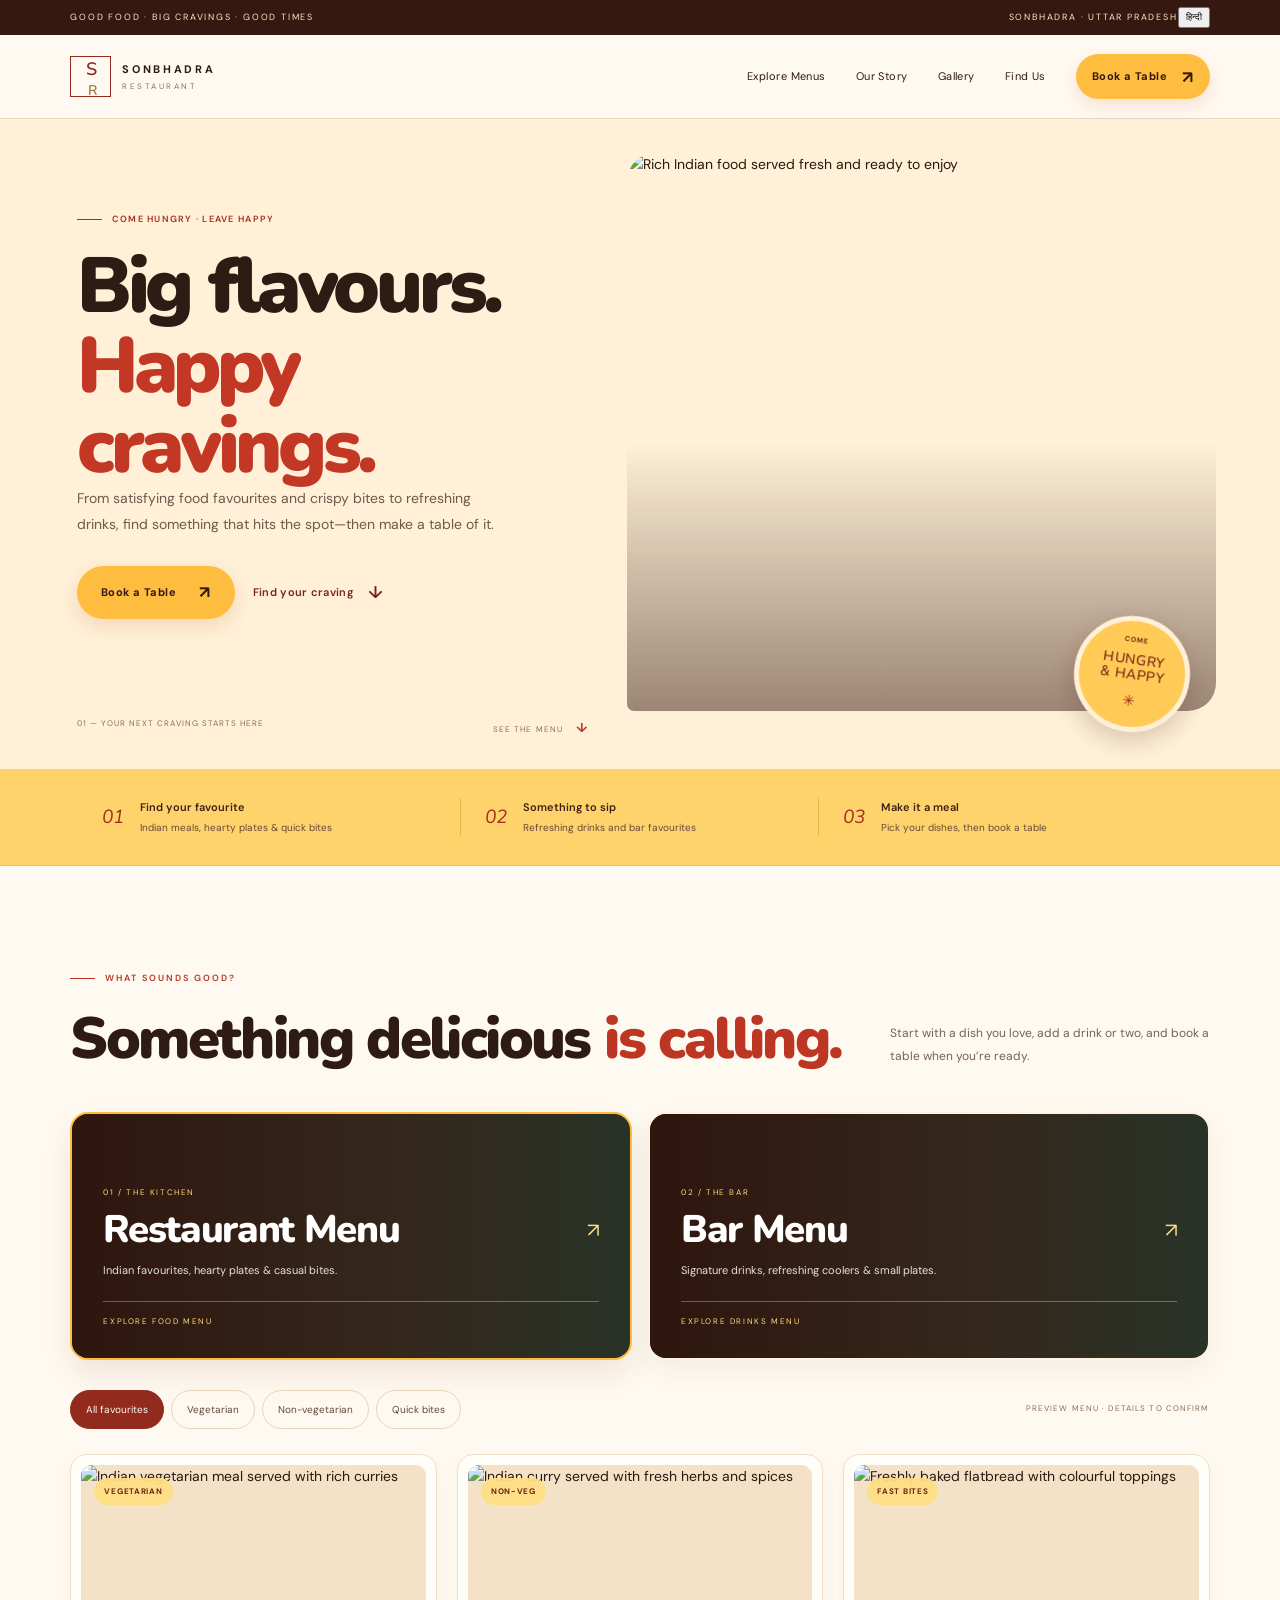
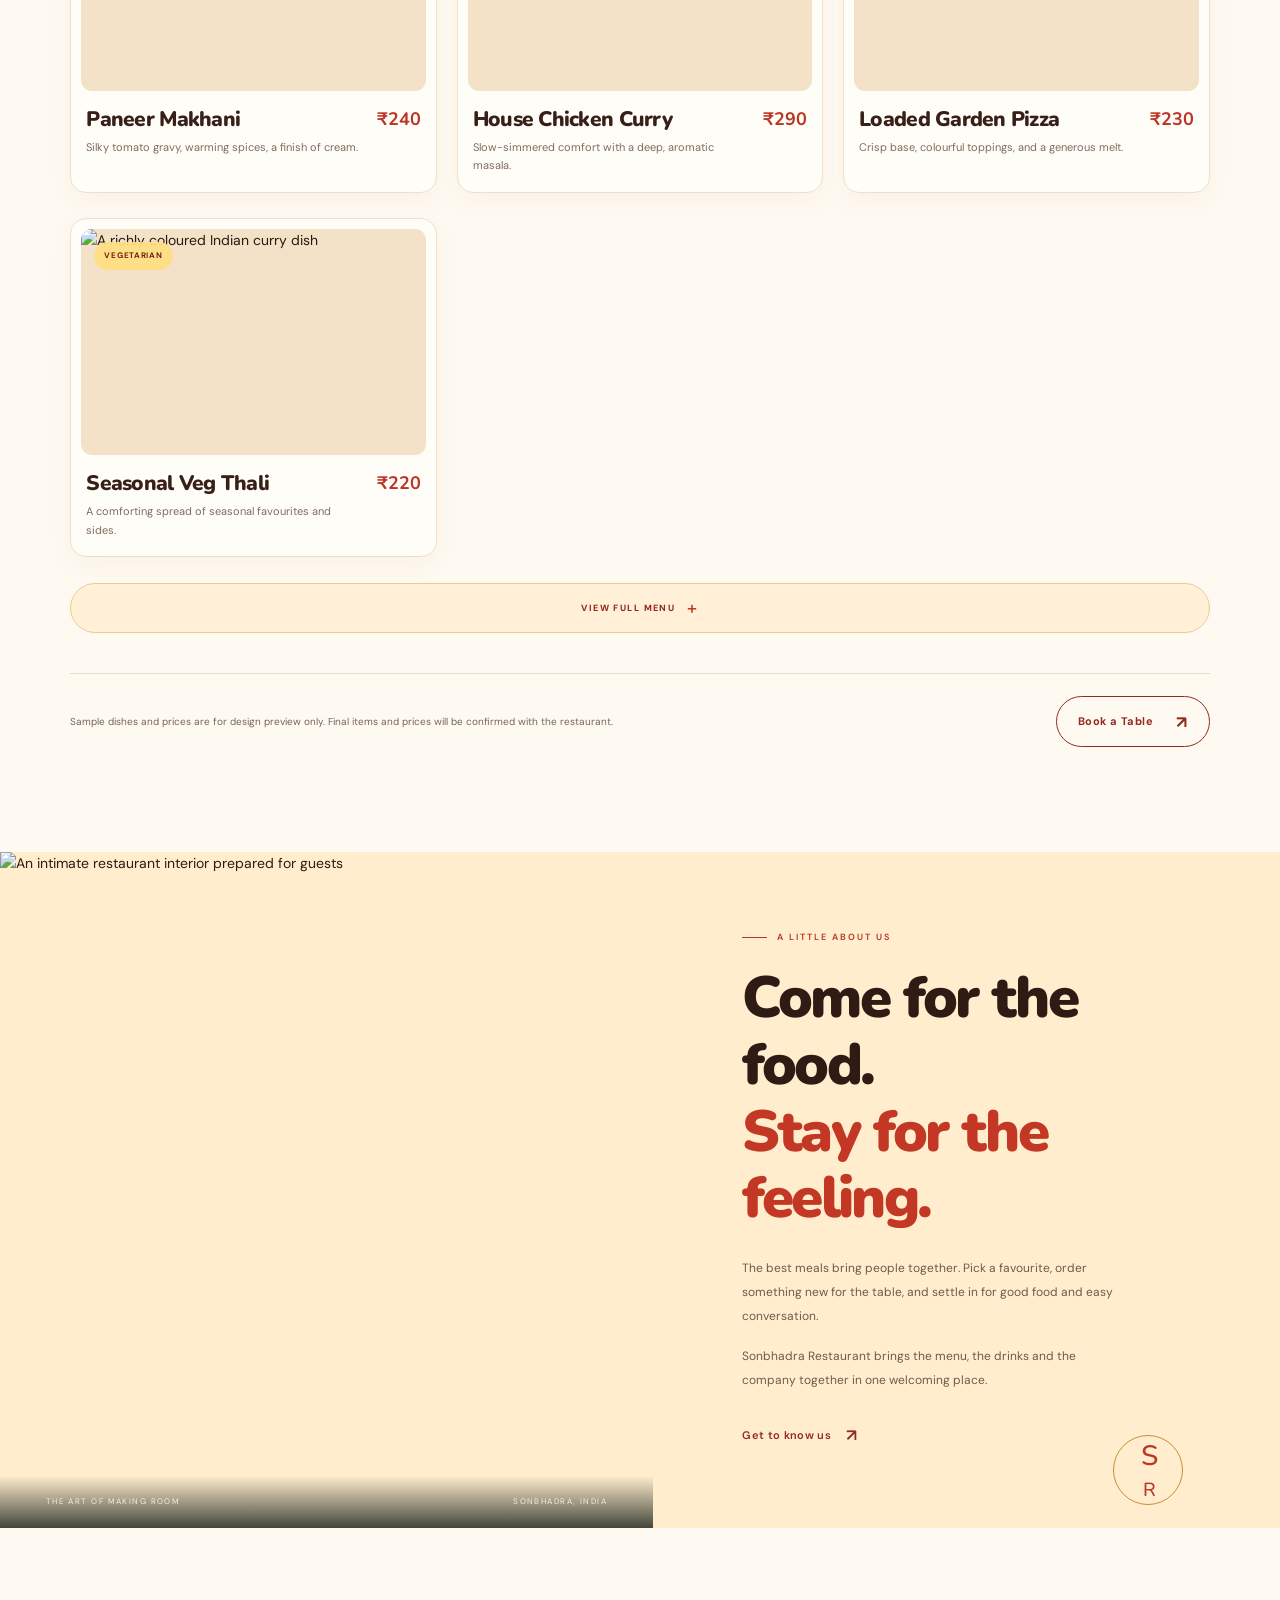
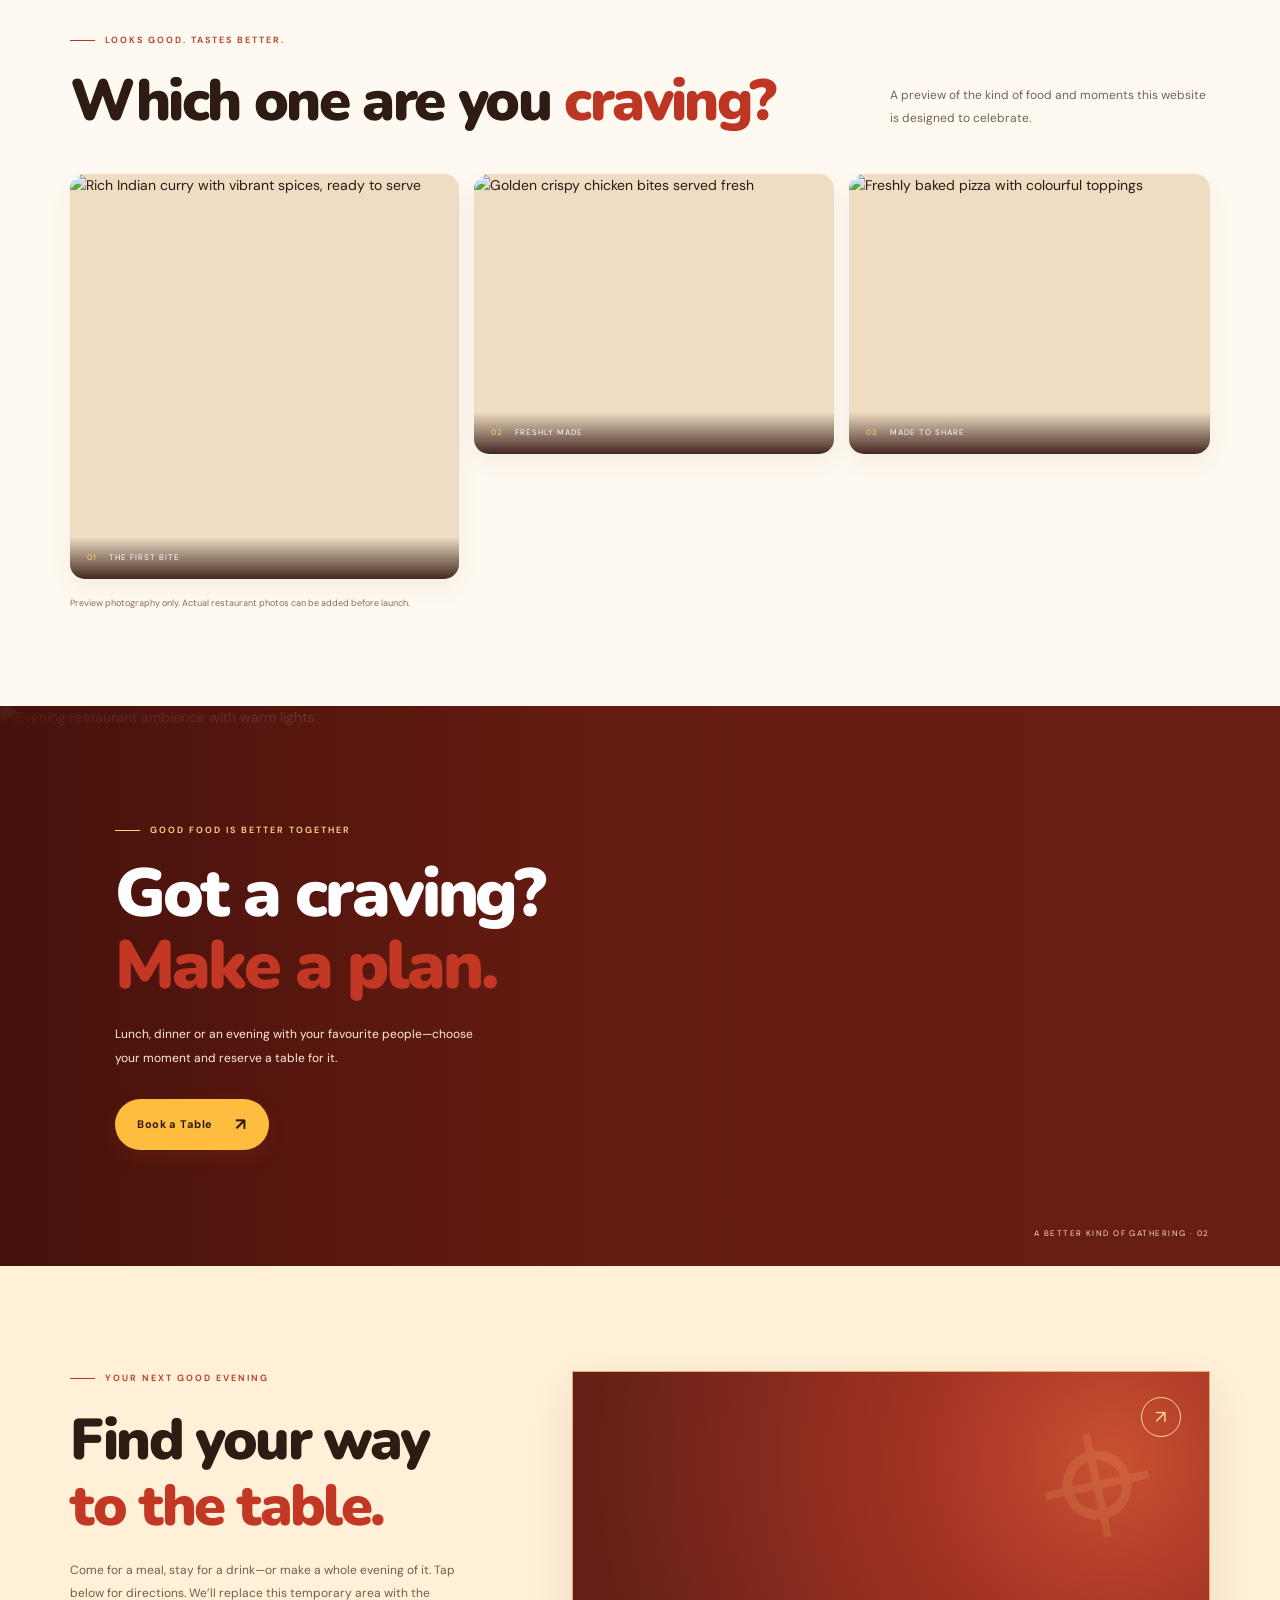
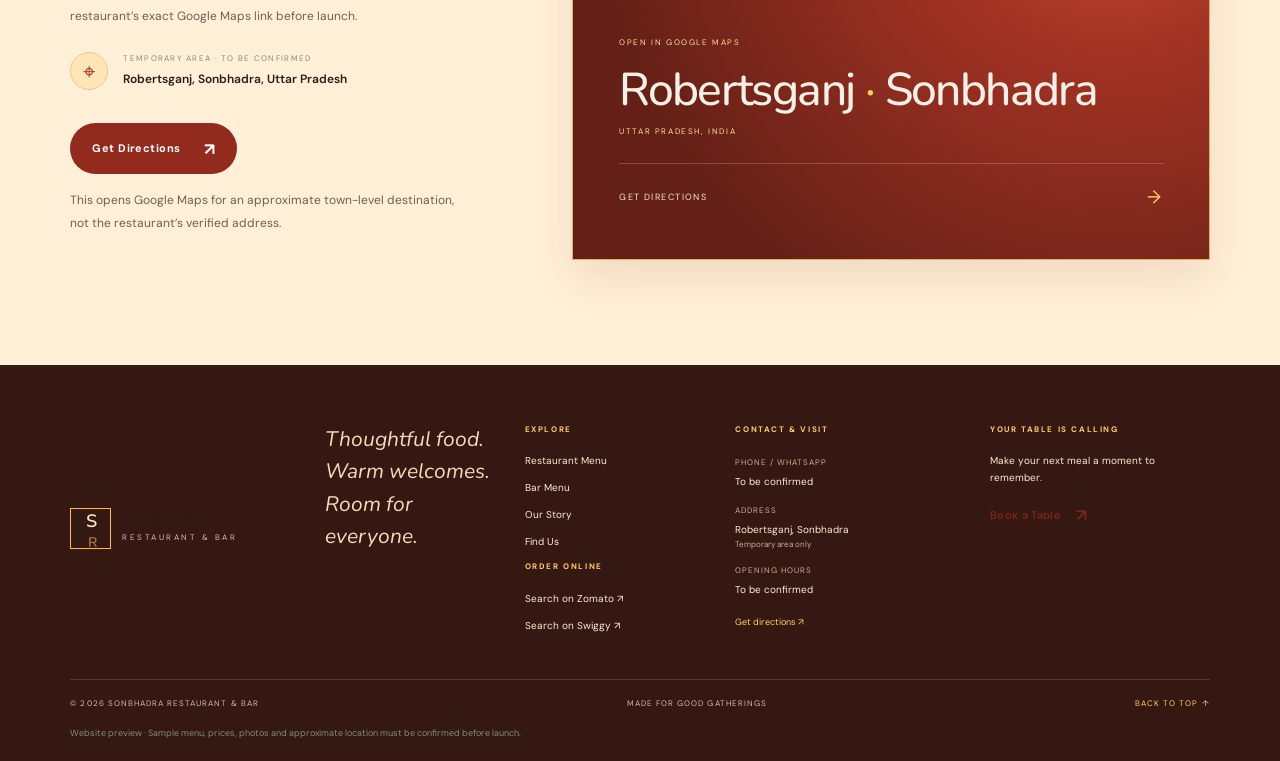
==== commit cd8f4f15: "Add top-right English Hindi language toggle and order platform links" ====
--- a/index.html
+++ b/index.html
@@ -31,7 +31,7 @@
   <script src="app.js" defer></script>
 </head>
 <body>
-  <div class="topline"><span>GOOD FOOD · BIG CRAVINGS · GOOD TIMES</span><span class="topline-right">SONBHADRA · UTTAR PRADESH</span></div>
+  <div class="topline"><span>GOOD FOOD · BIG CRAVINGS · GOOD TIMES</span><div class="topline-tools"><span class="topline-right">SONBHADRA · UTTAR PRADESH</span><button class="language-toggle" type="button" data-language-toggle aria-label="Switch language to Hindi">हिन्दी</button></div></div>
   <header class="site-header" id="top">
     <a class="brand" href="index.html" aria-label="Sonbhadra Restaurant home">
       <span class="brand-mark">S<span>R</span></span>
@@ -188,7 +188,7 @@
     <div class="footer-main">
       <a class="brand brand-footer" href="#top"><span class="brand-mark">S<span>R</span></span><span class="brand-copy"><strong>SONBHADRA</strong><small>RESTAURANT &amp; BAR</small></span></a>
       <p>Thoughtful food.<br>Warm welcomes.<br>Room for everyone.</p>
-      <div class="footer-links"><strong>EXPLORE</strong><a href="#menu">Restaurant Menu</a><a href="#menu" data-open-bar-menu>Bar Menu</a><a href="about.html">Our Story</a><a href="#visit">Find Us</a></div>
+      <div class="footer-links"><strong>EXPLORE</strong><a href="#menu">Restaurant Menu</a><a href="#menu" data-open-bar-menu>Bar Menu</a><a href="about.html">Our Story</a><a href="#visit">Find Us</a><strong class="footer-order-heading">ORDER ONLINE</strong><a href="https://www.zomato.com/robertsganj/restaurants?query=Sonbhadra%20Restaurant" target="_blank" rel="noopener noreferrer">Search on Zomato ↗</a><a href="https://www.swiggy.com/search?query=Sonbhadra%20Restaurant%20Bar" target="_blank" rel="noopener noreferrer">Search on Swiggy ↗</a></div>
       <div class="footer-contact"><strong>CONTACT &amp; VISIT</strong><p><span>Phone / WhatsApp</span><b>To be confirmed</b></p><p><span>Address</span><b>Robertsganj, Sonbhadra <small>Temporary area only</small></b></p><p><span>Opening hours</span><b>To be confirmed</b></p><a href="https://www.google.com/maps/dir/?api=1&destination=Robertsganj%2C%20Sonbhadra%2C%20Uttar%20Pradesh" target="_blank" rel="noopener noreferrer">Get directions ↗</a></div><div class="footer-booking"><strong>YOUR TABLE IS CALLING</strong><p>Make your next meal a moment to remember.</p><button class="text-link text-link-light js-book" type="button">Book a Table <span aria-hidden="true">↗</span></button></div>
     </div>
     <div class="footer-bottom"><span>© <span data-year></span> SONBHADRA RESTAURANT &amp; BAR</span><span>MADE FOR GOOD GATHERINGS</span><a href="#top">BACK TO TOP ↑</a></div>
--- a/styles.css
+++ b/styles.css
@@ -1,15 +1,466 @@
-:root{--forest:#18251e;--forest-2:#25362b;--cream:#f4f0e8;--paper:#fbf9f4;--gold:#c89e62;--gold-light:#e2c18e;--ink:#222620;--muted:#70746c;--line:#dfd9cd;--serif:"Nunito", "DM Sans", Arial, sans-serif;--sans:"DM Sans",Arial,sans-serif;--container:1240px}*{box-sizing:border-box}html{scroll-behavior:smooth;scroll-padding-top:92px}body{margin:0;background:var(--paper);color:var(--ink);font-family:var(--sans);font-size:14px;line-height:1.7;-webkit-font-smoothing:antialiased}body.modal-open{overflow:hidden}img{display:block;width:100%;height:100%;object-fit:cover}a{color:inherit;text-decoration:none}button,input,select{font:inherit}button{cursor:pointer}button:focus-visible,a:focus-visible,input:focus-visible,select:focus-visible{outline:2px solid var(--gold);outline-offset:4px}.topline{min-height:30px;padding:7px 5.5%;display:flex;justify-content:space-between;align-items:center;background:#111a14;color:#cfc5b4;font-size:9px;letter-spacing:.2em}.site-header{position:sticky;top:0;z-index:30;display:flex;align-items:center;justify-content:space-between;padding:19px 5.5%;background:rgba(251,249,244,.96);border-bottom:1px solid rgba(32,42,34,.08);backdrop-filter:blur(16px);transition:padding .25s,box-shadow .25s}.site-header.is-scrolled{padding-top:13px;padding-bottom:13px;box-shadow:0 8px 28px #18251e0b}.brand{display:inline-flex;align-items:center;gap:11px;flex-shrink:0}.brand-mark{width:41px;height:41px;border:1px solid var(--gold);display:grid;place-items:center;position:relative;font:600 18px var(--serif);color:var(--forest);letter-spacing:-.08em}.brand-mark span{font-size:14px;color:#a47843;margin-left:1px}.brand-copy{display:flex;flex-direction:column;line-height:1.25;letter-spacing:.19em}.brand-copy strong{font-size:11px;font-weight:700}.brand-copy small{font-size:8px;letter-spacing:.31em;color:var(--muted);margin-top:4px}.main-nav{display:flex;gap:30px;align-items:center}.main-nav>a{font-size:11px;letter-spacing:.04em;transition:color .2s}.main-nav>a:hover,.footer-links a:hover{color:#ac7c43}.button{border:1px solid transparent;display:inline-flex;align-items:center;justify-content:center;gap:23px;padding:15px 21px;font-size:11px;font-weight:600;letter-spacing:.04em;transition:background .22s,color .22s,border-color .22s,transform .22s;min-height:48px}.button:hover{transform:translateY(-2px)}.button span{font-size:17px;line-height:0}.button-small{padding:12px 15px;min-height:42px;gap:15px}.button-gold{color:#171f18;background:var(--gold)}.button-gold:hover{background:var(--gold-light)}.button-dark{color:#fff;background:var(--forest)}.button-dark:hover{background:#314537}.button-outline{border-color:var(--forest);color:var(--forest);background:transparent}.button-outline:hover{background:var(--forest);color:white}.menu-toggle{display:none;background:none;border:0;padding:9px}.menu-toggle span{display:block;width:24px;height:1px;background:var(--forest);margin:6px}
+:root{--forest:#922a1e;--forest-2:#6f1f18;--cream:#fff2dc;--paper:#fffaf1;--gold:#ffbd3f;--gold-light:#ffdf9b;--ink:#351811;--muted:#80675b;--line:#edd9bd;--serif:"Nunito", "DM Sans", Arial, sans-serif;--sans:"DM Sans",Arial,sans-serif;--container:1240px}*{box-sizing:border-box}html{scroll-behavior:smooth;scroll-padding-top:92px}body{margin:0;background:var(--paper);color:var(--ink);font-family:var(--sans);font-size:14px;line-height:1.7;-webkit-font-smoothing:antialiased}body.modal-open{overflow:hidden}img{display:block;width:100%;height:100%;object-fit:cover}a{color:inherit;text-decoration:none}button,input,select{font:inherit}button{cursor:pointer}button:focus-visible,a:focus-visible,input:focus-visible,select:focus-visible{outline:2px solid var(--gold);outline-offset:4px}.topline{min-height:30px;padding:7px 5.5%;display:flex;justify-content:space-between;align-items:center;background:#111a14;color:#cfc5b4;font-size:9px;letter-spacing:.2em}.site-header{position:sticky;top:0;z-index:30;display:flex;align-items:center;justify-content:space-between;padding:19px 5.5%;background:rgba(251,249,244,.96);border-bottom:1px solid rgba(32,42,34,.08);backdrop-filter:blur(16px);transition:padding .25s,box-shadow .25s}.site-header.is-scrolled{padding-top:13px;padding-bottom:13px;box-shadow:0 8px 28px #18251e0b}.brand{display:inline-flex;align-items:center;gap:11px;flex-shrink:0}.brand-mark{width:41px;height:41px;border:1px solid var(--gold);display:grid;place-items:center;position:relative;font:600 18px var(--serif);color:var(--forest);letter-spacing:-.08em}.brand-mark span{font-size:14px;color:#a47843;margin-left:1px}.brand-copy{display:flex;flex-direction:column;line-height:1.25;letter-spacing:.19em}.brand-copy strong{font-size:11px;font-weight:700}.brand-copy small{font-size:8px;letter-spacing:.31em;color:var(--muted);margin-top:4px}.main-nav{display:flex;gap:30px;align-items:center}.main-nav>a{font-size:11px;letter-spacing:.04em;transition:color .2s}.main-nav>a:hover,.footer-links a:hover{color:#ac7c43}.button{border:1px solid transparent;display:inline-flex;align-items:center;justify-content:center;gap:23px;padding:15px 21px;font-size:11px;font-weight:600;letter-spacing:.04em;transition:background .22s,color .22s,border-color .22s,transform .22s;min-height:48px}.button:hover{transform:translateY(-2px)}.button span{font-size:17px;line-height:0}.button-small{padding:12px 15px;min-height:42px;gap:15px}.button-gold{color:#171f18;background:var(--gold)}.button-gold:hover{background:var(--gold-light)}.button-dark{color:#fff;background:var(--forest)}.button-dark:hover{background:#314537}.button-outline{border-color:var(--forest);color:var(--forest);background:transparent}.button-outline:hover{background:var(--forest);color:white}.menu-toggle{display:none;background:none;border:0;padding:9px}.menu-toggle span{display:block;width:24px;height:1px;background:var(--forest);margin:6px}
 .hero{position:relative;isolation:isolate;min-height:690px;height:min(79vw,790px);max-height:850px;background:#20271f;color:#fff;display:flex;align-items:center;overflow:hidden}.hero-image,.hero-shade{position:absolute;inset:0;z-index:-2}.hero-image{object-position:center 55%;animation:heroReveal 1.1s ease-out both}.hero-shade{z-index:-1;background:linear-gradient(90deg,rgba(10,16,12,.84) 0%,rgba(14,20,15,.64) 44%,rgba(10,15,11,.16) 100%),linear-gradient(0deg,rgba(8,13,10,.55),transparent 26%)}.hero-content{width:min(720px,72%);margin-left:max(8%,calc((100% - var(--container))/2));padding:72px 0 92px;animation:fadeUp .75s .12s both}.eyebrow{display:flex;align-items:center;gap:10px;margin:0 0 20px;color:#9c794d;font-size:9px;font-weight:600;letter-spacing:.22em}.eyebrow>span{display:inline-block;width:25px;height:1px;background:currentColor}.eyebrow-light{color:var(--gold-light)}h1,h2,h3,p{margin-top:0}h1,h2{font-family:var(--serif);font-weight:400;letter-spacing:-.045em}h1{font-size:clamp(48px,6.5vw,84px);line-height:1.08;margin-bottom:23px}h1 em,h2 em{font-weight:400;color:var(--gold);font-style:italic}.hero-lede{max-width:390px;color:#e0ded7;font-size:14px;line-height:1.9}.hero-actions{display:flex;align-items:center;gap:29px;margin-top:35px}.text-link{display:inline-flex;align-items:center;gap:15px;border:0;padding:0;background:transparent;color:var(--forest);font-size:11px;font-weight:600;letter-spacing:.03em}.text-link span{font-size:17px;transition:transform .2s}.text-link:hover span{transform:translate(3px,-2px)}.text-link-light{color:#fff}.hero-foot{position:absolute;bottom:25px;left:5.5%;right:5.5%;display:flex;justify-content:space-between;color:#d8d3c8;font-size:8px;letter-spacing:.2em}.hero-scroll b{padding-left:10px;color:var(--gold-light);font-size:13px}.hero-seal{position:absolute;right:8%;bottom:18%;height:136px;width:136px;border:1px solid rgba(226,193,142,.58);border-radius:50%;display:flex;flex-direction:column;align-items:center;justify-content:center;text-align:center;transform:rotate(9deg);color:#efe5d3}.hero-seal span{font-size:7px;letter-spacing:.2em}.hero-seal strong{font:500 14px/1.25 var(--serif);letter-spacing:.04em;margin:6px 0}.hero-seal i{font-style:normal;color:var(--gold-light);font-size:12px}.intro-strip{display:grid;grid-template-columns:repeat(3,1fr);padding:29px max(8%,calc((100% - var(--container))/2));background:#ece6da;border-bottom:1px solid #e4dccf}.intro-strip>div{display:flex;align-items:center;gap:16px;padding:0 24px;border-right:1px solid #d6ccbd}.intro-strip>div:first-child{padding-left:0}.intro-strip>div:last-child{border:0}.strip-number{font:italic 19px var(--serif);color:#b18c5c}.intro-strip p{display:flex;flex-direction:column;gap:2px;margin:0}.intro-strip strong{font-size:11px;font-weight:600}.intro-strip small{font-size:10px;color:var(--muted)}
 .section{padding:105px max(5.5%,calc((100% - var(--container))/2))}.section-heading{display:flex;justify-content:space-between;align-items:end;gap:35px;margin-bottom:39px}.section-heading h2,.story-copy h2,.visit-copy h2,.page-hero h1{font-size:clamp(38px,4.6vw,58px);line-height:1.15;margin:0}.heading-note{max-width:320px;margin:0 0 5px;color:var(--muted);font-size:12px;line-height:1.9}.menu-toolbar{display:flex;align-items:center;justify-content:space-between;gap:18px;margin-bottom:25px}.filter-tabs{display:flex;gap:7px;flex-wrap:wrap}.filter-tab{padding:10px 15px;border:1px solid #ddd6c9;background:transparent;color:#51564f;font-size:10px;transition:all .2s}.filter-tab:hover,.filter-tab.is-active{background:var(--forest);border-color:var(--forest);color:#fff}.menu-note{font-size:8px;letter-spacing:.14em;color:#8b8b80;text-align:right}.menu-grid{display:grid;grid-template-columns:repeat(3,minmax(0,1fr));gap:31px 23px}.dish-card{min-width:0;transition:opacity .2s,transform .2s}.dish-card[hidden]{display:none}.dish-image{height:235px;position:relative;overflow:hidden;background:#ddd7cb}.dish-image img{transition:transform .55s cubic-bezier(.2,.7,.2,1)}.dish-card:hover .dish-image img{transform:scale(1.05)}.dish-tag{position:absolute;top:13px;left:13px;padding:7px 9px;background:#f8f4ebed;color:var(--forest);font-size:8px;font-weight:700;letter-spacing:.13em}.dish-meta{display:flex;align-items:flex-start;justify-content:space-between;gap:15px;padding:15px 0 0}.dish-meta h3{margin:0 0 5px;font:500 20px var(--serif);letter-spacing:-.025em}.dish-meta p{max-width:275px;margin:0;color:var(--muted);font-size:10px;line-height:1.75}.dish-price{font:italic 18px var(--serif);color:#986b39;white-space:nowrap;padding-top:2px}.menu-bottom{display:flex;align-items:center;justify-content:space-between;gap:24px;margin-top:40px;padding-top:22px;border-top:1px solid var(--line)}.menu-bottom p{margin:0;font-size:10px;color:var(--muted)}
 .story-section{display:grid;grid-template-columns:1.02fr .98fr;min-height:620px;background:#eae4d8}.story-photo{position:relative;min-height:500px;overflow:hidden}.story-photo img{position:absolute;inset:0}.photo-caption{position:absolute;bottom:0;left:0;right:0;display:flex;justify-content:space-between;padding:19px 7%;background:linear-gradient(0deg,#111a14c9,transparent);color:#f3ecdf;font-size:8px;letter-spacing:.18em}.story-copy{position:relative;align-self:center;max-width:560px;padding:78px clamp(36px,7vw,105px)}.story-copy h2{margin-bottom:24px}.story-copy>p:not(.eyebrow){color:#66695f;font-size:12px;line-height:2;margin-bottom:16px}.story-copy .text-link{margin-top:13px}.story-ornament{position:absolute;bottom:23px;right:30px;width:70px;height:70px;display:grid;place-items:center;border:1px solid #c8bda9;border-radius:50%;font:500 28px var(--serif);color:#b08a59;letter-spacing:-.1em}.story-ornament span{font-size:19px}.gallery-section{padding-top:105px;padding-bottom:95px}.gallery-grid{display:grid;grid-template-columns:1.08fr 1fr 1fr;gap:18px}.gallery-item{position:relative;height:280px;margin:0;overflow:hidden;background:#ddd7cb}.gallery-tall{height:405px;grid-row:span 2}.gallery-item img{transition:transform .6s}.gallery-item:hover img{transform:scale(1.04)}.gallery-item figcaption{position:absolute;bottom:0;left:0;right:0;display:flex;gap:12px;align-items:center;padding:14px 17px;color:white;font-size:8px;letter-spacing:.18em;background:linear-gradient(0deg,#101710bf,transparent)}.gallery-item figcaption span{color:var(--gold-light)}.gallery-disclaimer{margin:17px 0 0;color:#8e8e82;font-size:9px}
 .experience-band{position:relative;isolation:isolate;min-height:560px;display:flex;align-items:center;background:#18251e;color:white;overflow:hidden;padding:75px 9%}.experience-image,.experience-overlay{position:absolute;inset:0;z-index:-2}.experience-image img{object-position:center 45%}.experience-overlay{z-index:-1;background:linear-gradient(90deg,#121c15ef 0%,#172219dd 45%,#17221959 100%)}.experience-copy{max-width:430px}.experience-copy h2{font-size:clamp(50px,5.5vw,68px);line-height:1.05;margin:0 0 21px}.experience-copy>p:not(.eyebrow){max-width:360px;color:#d7d9d0;font-size:12px;line-height:2;margin-bottom:29px}.experience-index{position:absolute;right:5.5%;bottom:26px;color:#d1c8b9;font-size:8px;letter-spacing:.18em}
 .visit-section{display:grid;grid-template-columns:.8fr 1.2fr;gap:70px;align-items:center;background:#f0ece3}.visit-copy h2{margin-bottom:22px}.visit-copy>p:not(.eyebrow){max-width:400px;color:var(--muted);font-size:12px;line-height:1.9;margin-bottom:25px}.visit-detail{display:flex;align-items:center;gap:15px;margin:19px 0}.detail-icon{width:38px;height:38px;display:grid;place-items:center;border:1px solid #d4c9b7;color:#aa7d4a;font-size:22px}.visit-detail div{display:flex;flex-direction:column;gap:3px}.visit-detail small{font-size:8px;letter-spacing:.16em;color:#8a8a7e}.visit-detail strong{font-size:11px;font-weight:600}.visit-copy .button{margin-top:15px}.map-frame{height:405px;position:relative;background:#dcd7cb;border:8px solid #fff;box-shadow:0 20px 50px #1c25180c}.map-frame iframe{border:0;width:100%;height:100%;filter:grayscale(.7) sepia(.15)}.map-label{position:absolute;top:16px;left:16px;padding:9px 12px;background:#fbf9f4f0;font-size:8px;letter-spacing:.14em}
 .site-footer{background:#17231b;color:#eee9de;padding:58px 5.5% 20px}.footer-main{max-width:var(--container);margin:auto;display:grid;grid-template-columns:1.2fr .9fr .8fr 1fr;gap:43px;padding-bottom:45px}.brand-footer .brand-mark{color:#f3e7d3;border-color:var(--gold)}.brand-footer .brand-copy small{color:#aaa99d}.footer-main>p{font:italic 21px/1.55 var(--serif);color:#d1c9ba;margin:0}.footer-links,.footer-booking{display:flex;flex-direction:column;align-items:flex-start;gap:10px}.footer-links>strong,.footer-booking>strong{font-size:8px;letter-spacing:.2em;color:var(--gold-light);margin-bottom:6px}.footer-links a,.footer-booking p{font-size:10px;color:#d1d3c9;margin:0}.footer-booking .text-link{margin-top:5px}.footer-bottom{max-width:var(--container);margin:auto;border-top:1px solid #ffffff24;padding-top:17px;display:flex;justify-content:space-between;gap:18px;color:#9da399;font-size:8px;letter-spacing:.13em}.footer-bottom a{color:#e7d1b1}.demo-note{max-width:var(--container);margin:15px auto 0;color:#7f8b7f;font-size:9px}
-.booking-modal{position:fixed;inset:0;z-index:100;display:grid;place-items:center;padding:18px;visibility:hidden;opacity:0;transition:opacity .25s,visibility .25s}.booking-modal.is-open{visibility:visible;opacity:1}.modal-backdrop{position:absolute;inset:0;background:#101811bd;backdrop-filter:blur(5px)}.booking-card{position:relative;width:min(610px,100%);max-height:calc(100vh - 36px);overflow:auto;padding:clamp(25px,5vw,48px);background:var(--paper);box-shadow:0 25px 100px #0005;transform:translateY(14px);transition:transform .25s}.booking-modal.is-open .booking-card{transform:translateY(0)}.modal-close{position:absolute;top:13px;right:17px;width:36px;height:36px;border:0;background:transparent;font-size:25px;color:var(--muted)}
-.menu-choice-grid{display:grid;grid-template-columns:1fr 1fr;gap:18px;margin:0 0 34px}.menu-choice{position:relative;isolation:isolate;min-height:245px;overflow:hidden;text-align:left;padding:29px 31px;border:1px solid #d6cbb8;background:#25362b;color:#fff;display:flex;flex-direction:column;align-items:flex-start;justify-content:flex-end;gap:8px;transition:transform .28s,border-color .28s,box-shadow .28s}.menu-choice:before{content:"";position:absolute;inset:0;z-index:-2;background-size:cover;background-position:center;transition:transform .65s}.menu-choice:after{content:"";position:absolute;inset:0;z-index:-1;background:linear-gradient(90deg,rgba(15,24,18,.9),rgba(15,24,18,.55) 58%,rgba(15,24,18,.18))}.menu-choice[data-menu-choice="restaurant"]:before{background-image:url("https://images.unsplash.com/photo-1547592180-85f173990554?auto=format&fit=crop&w=1400&q=85")}.menu-choice[data-menu-choice="bar"]:before{background-image:url("https://images.unsplash.com/photo-1514933651103-005eec06c04b?auto=format&fit=crop&w=1400&q=85")}.menu-choice:hover:before,.menu-choice.is-active:before{transform:scale(1.045)}.menu-choice:hover,.menu-choice.is-active{border-color:var(--gold);box-shadow:0 12px 30px #18251e13}.menu-choice-number,.menu-choice-action{font-size:8px;letter-spacing:.2em;color:var(--gold-light)}.menu-choice-title{display:flex;align-items:center;justify-content:space-between;gap:18px;width:100%;font:500 clamp(25px,3vw,38px)/1.2 var(--serif);letter-spacing:-.035em}.menu-choice-title b{font:400 20px var(--sans);color:var(--gold-light)}.menu-choice-desc{max-width:360px;color:#e4e3da;font-size:11px;line-height:1.8}.menu-choice-action{margin-top:12px;padding-top:13px;border-top:1px solid #ffffff4d;width:100%}.menu-panel[hidden]{display:none!important}.menu-panel{animation:fadeUp .32s ease both}.menu-panel .menu-grid{margin-top:0}.bar-menu-grid{display:grid;grid-template-columns:repeat(3,minmax(0,1fr));gap:25px 20px}.bar-menu-card{min-width:0;background:#f1ece2;border:1px solid #e4dccf;transition:transform .25s,box-shadow .25s}.bar-menu-card:hover{transform:translateY(-4px);box-shadow:0 14px 32px #18251e12}.bar-menu-card>img{height:205px;object-fit:cover}.bar-menu-card>div{padding:19px 19px 21px}.bar-menu-card>div>span{font-size:8px;letter-spacing:.15em;color:#9a7648}.bar-menu-card h3{font:500 22px/1.25 var(--serif);margin:9px 0 8px;letter-spacing:-.025em}.bar-menu-card p{font-size:10px;line-height:1.8;color:var(--muted);min-height:36px;margin:0 0 12px}.bar-menu-card strong{font:italic 18px var(--serif);color:#986b39}.bar-menu-card strong small{font:400 9px var(--sans);color:#858579}.bar-menu-disclaimer{font-size:9px;color:#8a887e;margin:23px 0 0;line-height:1.8}.visit-section{gap:clamp(35px,6vw,82px);background:#f0ece3}.visit-copy{max-width:460px}.visit-copy h2{font-size:clamp(40px,4.5vw,58px);margin-bottom:20px}.visit-detail{align-items:flex-start;margin:24px 0 18px}.visit-detail .detail-icon{flex-shrink:0;border-radius:50%;background:#e7dfd1}.visit-detail strong{font-size:12px;line-height:1.7}.location-note{margin:15px 0 0;font-size:9px;line-height:1.8;color:#858579;max-width:340px}.map-frame{height:430px;overflow:hidden;position:relative;border:1px solid #fff;box-shadow:0 22px 55px #18251e14;background:#ddd7cb}.map-frame iframe{display:block;height:100%;width:100%;border:0;filter:grayscale(.45) sepia(.12);opacity:.94}.map-frame-heading{position:absolute;z-index:2;top:18px;left:18px;right:18px;display:flex;flex-direction:column;align-items:flex-start;gap:3px;padding:16px 18px;background:rgba(251,249,244,.95);box-shadow:0 6px 24px #18251e13;pointer-events:none}.map-frame-heading span,.map-frame-heading small{font-size:8px;letter-spacing:.18em;color:#77796f}.map-frame-heading strong{font:500 24px/1.2 var(--serif);color:var(--forest)}.map-frame-heading strong em{font-style:normal;color:#b38a56}.map-label{top:auto;left:18px;bottom:18px;background:#18251eea;color:#f7f0e4;font-size:8px;letter-spacing:.13em;padding:10px 12px}@media(max-width:900px){.menu-choice{min-height:225px;padding:24px}.bar-menu-grid{grid-template-columns:repeat(2,minmax(0,1fr))}.visit-section{grid-template-columns:1fr 1.1fr;gap:28px}.map-frame{height:390px}}@media(max-width:620px){.menu-choice-grid{grid-template-columns:1fr;gap:12px;margin-bottom:27px}.menu-choice{min-height:205px;padding:23px}.menu-choice-title{font-size:31px}.bar-menu-grid{grid-template-columns:1fr 1fr;gap:12px}.bar-menu-card>img{height:145px}.bar-menu-card>div{padding:13px}.bar-menu-card h3{font-size:18px}.bar-menu-card p{font-size:9px;min-height:52px}.bar-menu-card strong{font-size:16px}.bar-menu-card strong small{font-size:8px}.visit-section{grid-template-columns:1fr;gap:27px}.map-frame{height:330px}.map-frame-heading{top:12px;left:12px;right:12px;padding:12px 14px}.map-frame-heading strong{font-size:21px}.map-label{left:12px;bottom:12px;font-size:7px}.location-note{max-width:none}}@media(prefers-reduced-motion:reduce){.menu-choice:before,.bar-menu-card,.menu-panel{animation:none;transition:none}
-}
-
-/* Menu browsing polish: keep the first four dishes visible, then let hungry visitors expand. */
-.menu-expand-button{width:100%;margin:28px 0 0;padding:16px 20px;border:1px solid #d8cebe;background:#f3eee4;color:var(--forest);display:flex;align-items:center;justify-content:center;gap:14px;font-size:9px;font-weight:700;letter-spacing:.18em;transition:background .2s,border-color .2s,transform .2s}.menu-expand-button:hover{background:#ebe3d4;border-color:#c8b99f;transform:translateY(-1px)}.menu-expand-button b{font-size:18px;font-weight:400;color:#a67b45;line-height:1}.menu-expand-button[hidden]{display:none}.menu-toolbar{position:relative}.filter-tabs{max-width:100%;overflow-x:auto;scrollbar-width:none;padding-bottom:2px}.filter-tabs::-webkit-scrollbar{display:none}.filter-tab{white-space:nowrap}.menu-note{flex-shrink:0}.menu-bottom{margin-top:28px}.menu-panel .menu-grid{margin-bottom:0}.dish-card{animation:menuCardIn .35s ease both}@keyframes menuCardIn{from{opacity:.35;transform:translateY(8px)}to{opacity:1;transform:none}}
-@media(max-width:720px){.section{padding-top:78px;padding-bottom:78px}.section-heading{display:block;margin-bottom:28px}.heading-note{margin-top:15px;max-width:520px}.menu-toolbar{align-items:flex-start;flex-direction:column;margin-bottom:18px}.menu-note{text-align:left}.menu-grid{grid-template-columns:1fr 1fr;gap:25px 13px}.dish-image{height:190px}.dish-meta{gap:8px;padding-top:12px}.dish-meta h3{font-size:17px}.dish-meta p{font-size:9px;line-height:1.65}.dish-price{font-size:16px}.menu-bottom{align-items:flex-start;flex-direction:column}.menu-bottom .button{width:100%}}
-@media(max-width:480px){.menu-grid{grid-template-columns:1fr}.dish-image{height:235px}.menu-expand-button{margin-top:22px;padding:15px}.filter-tabs{width:100%;flex-wrap:nowrap}.filter-tab{padding:9px 13px}.menu-choice-desc{font-size:10px}.menu-choice-title{font-size:28px}.menu-choice-action{font-size:7px}}
+.booking-modal{position:fixed;inset:0;z-index:100;display:grid;place-items:center;padding:18px;visibility:hidden;opacity:0;transition:opacity .25s,visibility .25s}.booking-modal.is-open{visibility:visible;opacity:1}.modal-backdrop{position:absolute;inset:0;background:#101811bd;backdrop-filter:blur(5px)}.booking-card{position:relative;width:min(610px,100%);max-height:calc(100vh - 36px);overflow:auto;padding:clamp(25px,5vw,48px);background:var(--paper);box-shadow:0 25px 100px #0005;transform:translateY(14px);transition:transform .25s}.booking-modal.is-open .booking-card{transform:translateY(0)}.modal-close{position:absolute;top:13px;right:17px;width:36px;height:36px;border:1px solid var(--line);background:transparent;font:300 26px var(--sans);color:var(--forest)}.booking-card h2{font-size:43px;line-height:1.1;margin:0 0 15px}.modal-intro{max-width:460px;margin:0 0 23px;font-size:11px;color:var(--muted);line-height:1.8}.booking-card form{display:grid;gap:15px}.form-row{display:grid;grid-template-columns:1fr 1fr;gap:13px}.booking-card label{display:flex;flex-direction:column;gap:7px;font-size:9px;font-weight:600;letter-spacing:.04em}.booking-card input,.booking-card select{width:100%;min-height:44px;border:1px solid #dcd5c9;background:#fffdf9;padding:10px 11px;color:var(--ink);border-radius:0;font-size:11px}.booking-card input::placeholder{color:#a5a398}.form-submit{width:100%;margin-top:4px}.form-footnote{margin:-4px 0 0;text-align:center;color:#81847b;font-size:9px}.toast{position:fixed;bottom:20px;left:50%;z-index:120;transform:translate(-50%,12px);padding:12px 18px;background:var(--forest);color:#fff;font-size:11px;box-shadow:0 10px 35px #0002;opacity:0;pointer-events:none;transition:all .25s;max-width:calc(100% - 30px)}.toast.is-visible{opacity:1;transform:translate(-50%,0)}
+/* Interior pages */
+.page-hero{padding:110px max(5.5%,calc((100% - 1060px)/2)) 100px;background:var(--forest);color:#fff}.page-hero .eyebrow{color:var(--gold-light)}.page-hero h1{font-size:clamp(46px,6vw,72px);max-width:820px}.page-hero h1 em{color:var(--gold-light)}.page-hero .page-lede{max-width:590px;color:#d8d9d1;font-size:13px;line-height:2;margin:23px 0 0}.page-content{max-width:1060px;margin:auto;padding:80px 30px}.page-content h2{font:400 36px/1.2 var(--serif);letter-spacing:-.03em}.page-content p{font-size:12px;line-height:2;color:var(--muted)}.page-split{display:grid;grid-template-columns:1fr 1fr;gap:50px;align-items:center}.page-split img{height:400px}.page-callout{margin-top:50px;padding:34px;background:#eae4d8;display:flex;align-items:center;justify-content:space-between;gap:25px}.page-callout h3{font:400 25px var(--serif);margin:0}.page-callout p{max-width:490px;margin:5px 0 0}.team-grid{display:grid;grid-template-columns:repeat(3,1fr);gap:20px;margin-top:30px}.team-card{background:#f0ece3;padding-bottom:20px}.team-card img{height:260px}.team-card h3{font:400 23px var(--serif);margin:18px 17px 2px}.team-card p{margin:0 17px}.kitchen-grid{display:grid;grid-template-columns:1.2fr .8fr;gap:18px;margin-top:34px}.kitchen-grid img{height:330px}.kitchen-grid img:last-child{height:240px;margin-top:90px}.page-eyebrow-note{font-size:9px!important;letter-spacing:.15em;color:#a07848!important}
+.reveal{opacity:0;transform:translateY(18px);transition:opacity .65s ease,transform .65s ease}.reveal.is-visible{opacity:1;transform:translateY(0)}@keyframes fadeUp{from{opacity:0;transform:translateY(16px)}to{opacity:1;transform:translateY(0)}}@keyframes heroReveal{from{transform:scale(1.04);opacity:.75}to{transform:scale(1);opacity:1}}
+@media(prefers-reduced-motion:reduce){*,*::before,*::after{scroll-behavior:auto!important;animation-duration:.01ms!important;animation-iteration-count:1!important;transition-duration:.01ms!important}.reveal{opacity:1;transform:none}}
+@media(max-width:1000px){.main-nav{gap:18px}.section{padding-top:82px;padding-bottom:82px}.dish-image{height:205px}.story-copy{padding:55px 42px}.visit-section{gap:35px}.footer-main{grid-template-columns:1fr 1fr;gap:36px}.hero-seal{right:5%;bottom:14%;height:115px;width:115px}.hero-seal strong{font-size:12px}}
+@media(max-width:760px){.topline{padding-left:5%;padding-right:5%;font-size:8px}.topline-right{display:none}.site-header{padding:13px 5%;min-height:71px}.brand-mark{width:37px;height:37px}.menu-toggle{display:block;z-index:35}.main-nav{position:absolute;left:0;right:0;top:100%;padding:0 5%;background:var(--paper);display:flex;flex-direction:column;align-items:stretch;gap:0;max-height:0;overflow:hidden;opacity:0;box-shadow:0 14px 24px #0000;transition:max-height .3s,opacity .2s,padding .3s,box-shadow .3s}.main-nav.is-open{max-height:360px;opacity:1;padding-top:12px;padding-bottom:22px;box-shadow:0 14px 24px #00000012}.main-nav>a{padding:12px 0;border-bottom:1px solid var(--line)}.main-nav .button{margin-top:15px}.hero{height:740px;min-height:640px;max-height:calc(100svh - 100px);align-items:flex-start}.hero-image{object-position:57% center}.hero-shade{background:linear-gradient(90deg,#0c150fe0,#111a15a3 77%,#111a156b),linear-gradient(0deg,#0c150f7a,transparent 45%)}.hero-content{width:90%;margin-left:6%;padding-top:100px}.hero-content h1{font-size:clamp(48px,11vw,68px)}.hero-lede{max-width:340px;font-size:12px}.hero-actions{align-items:flex-start;flex-direction:column;gap:20px}.hero-seal{right:6%;bottom:18%;width:90px;height:90px;opacity:.8}.hero-seal span{font-size:6px}.hero-seal strong{font-size:9px}.hero-foot{left:6%;right:6%;font-size:7px;letter-spacing:.12em}.hero-scroll{display:none}.intro-strip{padding:20px 6%;grid-template-columns:1fr;gap:13px}.intro-strip>div,.intro-strip>div:first-child{padding:0;border:0}.strip-number{width:18px}.intro-strip p{flex-direction:row;align-items:baseline;gap:9px}.intro-strip small{font-size:9px}.section{padding:70px 6%}.section-heading{display:block;margin-bottom:28px}.section-heading h2,.story-copy h2,.visit-copy h2{font-size:43px}.heading-note{margin-top:17px;font-size:11px}.menu-toolbar{display:block}.filter-tabs{gap:6px}.filter-tab{padding:9px 10px;font-size:9px}.menu-note{display:block;text-align:left;margin-top:14px;font-size:7px}.menu-grid{grid-template-columns:repeat(2,minmax(0,1fr));gap:26px 13px}.dish-image{height:clamp(125px,36vw,220px)}.dish-tag{top:8px;left:8px;padding:6px 7px;font-size:7px}.dish-meta{gap:7px;padding-top:10px}.dish-meta h3{font-size:17px}.dish-meta p{font-size:9px;line-height:1.6}.dish-price{font-size:16px}.menu-bottom{align-items:flex-start;flex-direction:column;margin-top:25px;padding-top:17px}.story-section{grid-template-columns:1fr}.story-photo{min-height:370px;height:72vw;max-height:480px}.story-copy{padding:56px 7% 85px}.story-copy>p:not(.eyebrow){font-size:11px}.story-ornament{right:22px;bottom:15px;width:55px;height:55px;font-size:21px}.gallery-section{padding-top:70px;padding-bottom:65px}.gallery-grid{grid-template-columns:1fr 1fr;gap:12px}.gallery-tall{grid-row:auto;grid-column:span 2;height:310px}.gallery-item{height:220px}.gallery-item figcaption{font-size:7px;padding:11px}.experience-band{min-height:520px;padding:65px 7%}.experience-image img{object-position:62% center}.experience-overlay{background:linear-gradient(90deg,#121c15ec 0%,#172219c9 65%,#17221977 100%)}.experience-copy h2{font-size:55px}.experience-index{font-size:7px;left:7%;right:auto}.visit-section{grid-template-columns:1fr;gap:32px;padding-top:70px;padding-bottom:70px}.visit-copy>p:not(.eyebrow){font-size:11px}.map-frame{height:300px;border-width:6px}.footer-main{grid-template-columns:1fr 1fr;gap:33px 22px;padding-bottom:32px}.footer-main>p{font-size:18px}.footer-links a,.footer-booking p{font-size:9px}.footer-bottom{flex-wrap:wrap;gap:12px;font-size:7px}.footer-bottom span:nth-child(2){display:none}.site-footer{padding:42px 6% 17px}.booking-card{padding:29px 21px}.booking-card h2{font-size:37px}.form-row{gap:10px}.booking-card label{font-size:8px}.booking-card input,.booking-card select{font-size:10px;padding:9px 8px}.page-hero{padding:75px 7% 70px}.page-hero h1{font-size:49px}.page-hero .page-lede{font-size:11px}.page-content{padding:52px 7%}.page-split,.kitchen-grid{grid-template-columns:1fr;gap:25px}.page-split img{height:290px}.kitchen-grid img,.kitchen-grid img:last-child{height:270px;margin:0}.team-grid{grid-template-columns:1fr 1fr;gap:13px}.team-card img{height:200px}.team-card h3{font-size:20px}.page-callout{align-items:flex-start;flex-direction:column;padding:23px}.page-callout h3{font-size:23px}}
+@media(max-width:380px){.menu-grid{grid-template-columns:1fr}.dish-image{height:220px}.form-row{grid-template-columns:1fr}.booking-card{max-height:calc(100vh - 20px);padding:25px 17px}.team-grid{grid-template-columns:1fr}.team-card img{height:280px}.footer-main{grid-template-columns:1fr}.hero-content{padding-top:78px}.hero-seal{bottom:12%}}
+
+/* Bar & lounge showcase */
+.bar-section{background:#e9e2d5}
+.bar-intro{display:grid;grid-template-columns:.8fr 1.2fr;min-height:380px;background:#17231b;color:#f3eee4;margin-bottom:24px}
+.bar-copy{padding:clamp(28px,5vw,62px);align-self:center}
+.bar-kicker,.bar-drink>div>span{font-size:8px;letter-spacing:.2em;color:#c5a16d}
+.bar-copy h3{font:400 clamp(32px,4vw,48px)/1.08 var(--serif);letter-spacing:-.04em;margin:16px 0}
+.bar-copy h3 em{font-weight:400;color:var(--gold-light)}
+.bar-copy>p:not(.bar-note){font-size:11px;line-height:2;color:#d3d5cc;max-width:340px}
+.bar-note{font-size:9px;line-height:1.8;color:#aeb4a9;margin:18px 0 22px}
+.bar-feature-image{position:relative;min-height:380px;overflow:hidden}
+.bar-feature-image img{position:absolute;inset:0}
+.bar-feature-image>span{position:absolute;left:20px;bottom:18px;color:#fff;font-size:8px;letter-spacing:.17em;text-shadow:0 2px 10px #000}
+.bar-drinks{display:grid;grid-template-columns:repeat(3,minmax(0,1fr));gap:22px}
+.bar-drink{background:#f8f5ee}
+.bar-drink>img{height:220px}
+.bar-drink>div{padding:18px 20px 22px}
+.bar-drink h3{font:400 23px var(--serif);margin:9px 0 6px}
+.bar-drink p{font-size:10px;line-height:1.8;color:var(--muted);margin:0}
+@media(max-width:760px){.bar-intro{grid-template-columns:1fr}.bar-feature-image{min-height:300px;height:65vw}.bar-drinks{grid-template-columns:1fr 1fr;gap:12px}.bar-drink>img{height:170px}.bar-drink>div{padding:14px}.bar-drink h3{font-size:20px}}
+@media(max-width:420px){.bar-drinks{grid-template-columns:1fr}.bar-drink>img{height:230px}}
+
+
+/* Menu discovery: two clear paths, designed to feel like one premium experience. */
+.menu-choice-grid{display:grid;grid-template-columns:1fr 1fr;gap:18px;margin:0 0 34px}
+.menu-choice{position:relative;isolation:isolate;min-height:245px;overflow:hidden;text-align:left;padding:29px 31px;border:1px solid #d6cbb8;background:#25362b;color:#fff;display:flex;flex-direction:column;align-items:flex-start;justify-content:flex-end;gap:8px;transition:transform .28s,border-color .28s,box-shadow .28s}
+.menu-choice:before{content:"";position:absolute;inset:0;z-index:-2;background-size:cover;background-position:center;transition:transform .65s}
+.menu-choice:after{content:"";position:absolute;inset:0;z-index:-1;background:linear-gradient(90deg,rgba(15,24,18,.9),rgba(15,24,18,.55) 58%,rgba(15,24,18,.18))}
+.menu-choice[data-menu-choice="restaurant"]:before{background-image:url("https://images.unsplash.com/photo-1547592180-85f173990554?auto=format&fit=crop&w=1400&q=85")}
+.menu-choice[data-menu-choice="bar"]:before{background-image:url("https://images.unsplash.com/photo-1514933651103-005eec06c04b?auto=format&fit=crop&w=1400&q=85")}
+.menu-choice:hover:before,.menu-choice.is-active:before{transform:scale(1.045)}
+.menu-choice:hover,.menu-choice.is-active{border-color:var(--gold);box-shadow:0 12px 30px #18251e13}
+.menu-choice-number,.menu-choice-action{font-size:8px;letter-spacing:.2em;color:var(--gold-light)}
+.menu-choice-title{display:flex;align-items:center;justify-content:space-between;gap:18px;width:100%;font:500 clamp(25px,3vw,38px)/1.2 var(--serif);letter-spacing:-.035em}
+.menu-choice-title b{font:400 20px var(--sans);color:var(--gold-light)}
+.menu-choice-desc{max-width:360px;color:#e4e3da;font-size:11px;line-height:1.8}
+.menu-choice-action{margin-top:12px;padding-top:13px;border-top:1px solid #ffffff4d;width:100%}
+.menu-panel[hidden]{display:none!important}.menu-panel{animation:fadeUp .32s ease both}.menu-panel .menu-grid{margin-top:0}
+.bar-menu-grid{display:grid;grid-template-columns:repeat(3,minmax(0,1fr));gap:25px 20px}
+.bar-menu-card{min-width:0;background:#f1ece2;border:1px solid #e4dccf;transition:transform .25s,box-shadow .25s}
+.bar-menu-card:hover{transform:translateY(-4px);box-shadow:0 14px 32px #18251e12}
+.bar-menu-card>img{height:205px;object-fit:cover}
+.bar-menu-card>div{padding:19px 19px 21px}
+.bar-menu-card>div>span{font-size:8px;letter-spacing:.15em;color:#9a7648}
+.bar-menu-card h3{font:500 22px/1.25 var(--serif);margin:9px 0 8px;letter-spacing:-.025em}
+.bar-menu-card p{font-size:10px;line-height:1.8;color:var(--muted);min-height:36px;margin:0 0 12px}
+.bar-menu-card strong{font:italic 18px var(--serif);color:#986b39}
+.bar-menu-card strong small{font:400 9px var(--sans);color:#858579}
+.bar-menu-disclaimer{font-size:9px;color:#8a887e;margin:23px 0 0;line-height:1.8}
+.visit-section{gap:clamp(35px,6vw,82px);background:#f0ece3}
+.visit-copy{max-width:460px}.visit-copy h2{font-size:clamp(40px,4.5vw,58px);margin-bottom:20px}
+.visit-detail{align-items:flex-start;margin:24px 0 18px}.visit-detail .detail-icon{flex-shrink:0;border-radius:50%;background:#e7dfd1}
+.visit-detail strong{font-size:12px;line-height:1.7}
+.location-note{margin:15px 0 0;font-size:9px;line-height:1.8;color:#858579;max-width:340px}
+.map-frame{height:430px;overflow:hidden;position:relative;border:1px solid #fff;box-shadow:0 22px 55px #18251e14;background:#ddd7cb}
+.map-frame iframe{display:block;height:100%;width:100%;border:0;filter:grayscale(.45) sepia(.12);opacity:.94}
+.map-frame-heading{position:absolute;z-index:2;top:18px;left:18px;right:18px;display:flex;flex-direction:column;align-items:flex-start;gap:3px;padding:16px 18px;background:rgba(251,249,244,.95);box-shadow:0 6px 24px #18251e13;pointer-events:none}
+.map-frame-heading span,.map-frame-heading small{font-size:8px;letter-spacing:.18em;color:#77796f}
+.map-frame-heading strong{font:500 24px/1.2 var(--serif);color:var(--forest)}
+.map-frame-heading strong em{font-style:normal;color:#b38a56}
+.map-label{top:auto;left:18px;bottom:18px;background:#18251eea;color:#f7f0e4;font-size:8px;letter-spacing:.13em;padding:10px 12px}
+@media(max-width:900px){.menu-choice{min-height:225px;padding:24px}.bar-menu-grid{grid-template-columns:repeat(2,minmax(0,1fr))}.visit-section{grid-template-columns:1fr 1.1fr;gap:28px}.map-frame{height:390px}}
+@media(max-width:620px){.menu-choice-grid{grid-template-columns:1fr;gap:12px;margin-bottom:27px}.menu-choice{min-height:205px;padding:23px}.menu-choice-title{font-size:31px}.bar-menu-grid{grid-template-columns:1fr 1fr;gap:12px}.bar-menu-card>img{height:145px}.bar-menu-card>div{padding:13px}.bar-menu-card h3{font-size:18px}.bar-menu-card p{font-size:9px;min-height:52px}.bar-menu-card strong{font-size:16px}.bar-menu-card strong small{font-size:8px}.visit-section{grid-template-columns:1fr;gap:27px}.map-frame{height:330px}.map-frame-heading{top:12px;left:12px;right:12px;padding:12px 14px}.map-frame-heading strong{font-size:21px}.map-label{left:12px;bottom:12px;font-size:7px}.location-note{max-width:none}}
+@media(prefers-reduced-motion:reduce){.menu-choice:before,.bar-menu-card,.menu-panel{animation:none;transition:none}}
+
+
+/* Location: replace the embedded map preview with a clean directions card. */
+.visit-section{align-items:stretch}
+.directions-card{min-height:340px;position:relative;display:flex;flex-direction:column;justify-content:flex-end;align-items:flex-start;overflow:hidden;padding:clamp(25px,4vw,46px);color:#f7f0e4;background:linear-gradient(145deg,#26392e,#18251e 72%);text-decoration:none;border:1px solid #cbb58f;box-shadow:0 22px 55px #18251e14;transition:transform .25s,box-shadow .25s}
+.directions-card:before{content:"⌖";position:absolute;right:clamp(25px,5vw,55px);top:15px;font:200px/1 var(--serif);color:#e7d7b5;opacity:.09;transform:rotate(-12deg)}
+.directions-card:hover{transform:translateY(-4px);box-shadow:0 28px 65px #18251e22}
+.directions-card-icon{position:absolute;right:28px;top:25px;width:40px;height:40px;display:grid;place-items:center;border:1px solid #d8c49c;border-radius:50%;color:#e8d6ad;font-size:18px}
+.directions-kicker,.directions-card-meta{font-size:8px;letter-spacing:.2em;color:#d3c5a7}
+.directions-card>strong{font:500 clamp(31px,4vw,46px)/1.15 var(--serif);letter-spacing:-.035em;margin:14px 0 8px}
+.directions-card>strong em{font-style:normal;color:#d7b47d}
+.directions-card-rule{height:1px;width:100%;background:#ffffff32;margin:25px 0 18px}
+.directions-card-link{display:flex;align-items:center;justify-content:space-between;gap:20px;width:100%;font-size:9px;letter-spacing:.16em;color:#f4e8d0}
+.directions-card-link b{font-size:18px;font-weight:400;color:#e0bd80}
+.footer-contact{display:flex;flex-direction:column;gap:14px;min-width:160px}
+.footer-contact>strong{font-size:9px;letter-spacing:.16em;color:#d5b987}
+.footer-contact p{display:flex;flex-direction:column;gap:4px;margin:0}
+.footer-contact p span{font-size:8px;letter-spacing:.12em;color:#a9aa9e;text-transform:uppercase}
+.footer-contact p b{font-size:10px;line-height:1.6;color:#f2eee4;font-weight:400}
+.footer-contact p b small{display:block;color:#a9aa9e;font-size:8px}
+.footer-contact>a{font-size:9px;color:#dfc18c;text-decoration:none;margin-top:3px}
+.footer-contact>a:hover{text-decoration:underline}
+@media(max-width:900px){.directions-card{min-height:300px}}
+@media(max-width:620px){.directions-card{min-height:270px;padding:25px}.directions-card:before{font-size:160px}.footer-contact{gap:12px}}
+
+
+/* Footer now includes real-world contact fields without inventing client details. */
+.footer-main{grid-template-columns:1.05fr .8fr .85fr 1.05fr 1fr;gap:24px}
+.footer-contact>strong{font-size:8px;letter-spacing:.2em;color:var(--gold-light);margin-bottom:6px}
+@media(max-width:1000px){.footer-main{grid-template-columns:repeat(3,minmax(0,1fr));gap:30px}.footer-main>.brand-footer{grid-column:auto}}
+@media(max-width:620px){.footer-main{grid-template-columns:repeat(2,minmax(0,1fr));gap:28px 18px}.footer-main>.brand-footer{grid-column:1/-1}.footer-main>p{font-size:18px}.footer-bottom{flex-wrap:wrap;line-height:1.8}}
+
+
+
+/* Food-first refresh: warm, appetite-forward colors and clearer booking hierarchy. */
+:root{
+  --forest:#922a1e;
+  --forest-2:#b83a27;
+  --cream:#fff0d7;
+  --paper:#fffaf1;
+  --gold:#ffbd3f;
+  --gold-light:#ffdc83;
+  --ink:#2e1b14;
+  --muted:#75635a;
+  --line:#ecdac3;
+  --container:1240px;
+}
+html{scroll-padding-top:88px}
+body{background:var(--paper);color:var(--ink)}
+.topline{background:#351911;color:#ffe6bf}
+.site-header{background:rgba(255,250,241,.96);border-bottom-color:#e8d7c1}
+.site-header.is-scrolled{box-shadow:0 8px 28px #4b1d1014}
+.brand-mark{color:var(--forest);border-color:var(--forest)}
+.brand-copy strong{color:var(--ink)}
+.brand-copy small{color:#8a7061}
+.main-nav>a:hover,.footer-links a:hover{color:var(--forest-2)}
+.button{border-radius:999px;font-weight:700}
+.button-gold{background:var(--gold);color:#351911;box-shadow:0 7px 18px #b94c1926}
+.button-gold:hover{background:#ffd36d}
+.button-dark{background:var(--forest);border-radius:999px}
+.button-dark:hover{background:#742116}
+.button-outline{border-radius:999px;border-color:var(--forest);color:var(--forest)}
+.button-outline:hover{background:var(--forest);color:white}
+.menu-toggle span{background:var(--forest)}
+.eyebrow{color:#b63724}
+.eyebrow-light{color:#ffdb85}
+
+/* Split hero: the food is the main visual, not a dim restaurant interior. */
+.hero{
+  display:block;
+  min-height:650px;
+  height:auto;
+  max-height:none;
+  padding:0 6%;
+  background:#fff0d7;
+  color:var(--ink);
+}
+.hero-image{
+  inset:34px 5% 58px auto;
+  width:46%;
+  height:calc(100% - 92px);
+  z-index:0;
+  object-position:center 54%;
+  border-radius:28px 7px 28px 7px;
+  filter:saturate(1.14) contrast(1.04);
+}
+.hero-shade{
+  inset:34px 5% 58px auto;
+  width:46%;
+  height:calc(100% - 92px);
+  z-index:1;
+  border-radius:28px 7px 28px 7px;
+  background:linear-gradient(0deg,rgba(49,17,9,.48),transparent 48%);
+}
+.hero-content{
+  position:relative;
+  z-index:2;
+  width:min(44%,600px);
+  margin:0;
+  padding:93px 0 125px;
+  animation:fadeUp .7s .1s both;
+}
+.hero-content .eyebrow{color:#a82e20;letter-spacing:.14em}
+.hero-content h1{
+  max-width:610px;
+  margin:0;
+  color:#2e1b14;
+  font-size:clamp(52px,6.1vw,82px);
+  line-height:1.02;
+  letter-spacing:-.055em;
+}
+#hero-title em{color:#c33725;font-style:italic}
+.hero-lede{max-width:420px;color:#70584d;font-size:14px;line-height:1.85}
+.hero-actions{align-items:center;gap:18px;margin-top:28px;flex-wrap:wrap}
+.hero-actions .button{padding:16px 23px}
+.text-link-light{color:#77251a}
+.text-link-light:hover{color:#ba3523}
+.hero-foot{
+  z-index:2;
+  left:6%;
+  right:54%;
+  bottom:30px;
+  color:#8a6d5e;
+  font-size:8px;
+  letter-spacing:.13em;
+}
+.hero-scroll b{color:var(--forest-2)}
+.hero-seal{
+  z-index:3;
+  right:7%;
+  bottom:37px;
+  width:116px;
+  height:116px;
+  background:#ffca56;
+  border:5px solid #fff0d7;
+  color:#742419;
+  box-shadow:0 8px 24px #45190e35;
+  transform:rotate(8deg);
+}
+.hero-seal span{font-weight:700;letter-spacing:.16em}
+.hero-seal strong{font-size:14px;line-height:1.1}
+.hero-seal i{color:#9e2b1f;font-size:15px}
+
+/* Warm colour blocks bring food, menu choices and the booking action forward. */
+.intro-strip{
+  background:#ffd36c;
+  border-bottom:1px solid #f2bf4b;
+}
+.intro-strip>div{border-color:#e4b84c}
+.strip-number{color:#a92d21}
+.intro-strip strong{color:#3c2017}
+.intro-strip small{color:#68483a}
+.section{background:var(--paper)}
+.section-heading h2,.story-copy h2,.visit-copy h2{letter-spacing:-.045em}
+.section-heading h2 em,.story-copy h2 em,.visit-copy h2 em{color:#bd3624}
+.heading-note{color:#756158}
+.menu-choice-grid{gap:16px;margin-bottom:30px}
+.menu-choice{
+  min-height:248px;
+  border:2px solid #fff3df;
+  border-radius:18px;
+  box-shadow:0 10px 30px #5a251012;
+}
+.menu-choice:before{filter:saturate(1.18) contrast(1.04)}
+.menu-choice:after{background:linear-gradient(90deg,rgba(48,17,10,.88),rgba(67,25,13,.52) 58%,rgba(67,25,13,.12))}
+.menu-choice[data-menu-choice="restaurant"]:before{
+  background-image:url("https://images.unsplash.com/photo-1565557623262-b51c2513a641?auto=format&fit=crop&w=1400&q=88")
+}
+.menu-choice[data-menu-choice="bar"]:before{
+  background-image:url("https://images.unsplash.com/photo-1544145945-f90425340c7e?auto=format&fit=crop&w=1400&q=88")
+}
+.menu-choice:hover,.menu-choice.is-active{border-color:#ffbd3f;box-shadow:0 14px 32px #762a171c}
+.menu-choice-number,.menu-choice-action{color:#ffda7e}
+.menu-choice-title{font-size:clamp(26px,3vw,39px)}
+.filter-tab{border-radius:999px;border-color:#e7d4bb;color:#63483b}
+.filter-tab:hover,.filter-tab.is-active{background:var(--forest);border-color:var(--forest);color:#fff9ef}
+.menu-note{color:#8c6b5b}
+.menu-grid{gap:25px 20px}
+.dish-card{
+  overflow:hidden;
+  padding:10px 10px 0;
+  background:#fffdf8;
+  border:1px solid #efdfc9;
+  border-radius:16px;
+  box-shadow:0 8px 24px #6030190b;
+  transition:transform .24s,box-shadow .24s;
+}
+.dish-card:hover{transform:translateY(-4px);box-shadow:0 15px 30px #60301919}
+.dish-image{height:226px;border-radius:11px;background:#f3e1c8}
+.dish-image img,.gallery-item img,.bar-menu-card>img{filter:saturate(1.12) contrast(1.03)}
+.dish-tag{
+  background:#ffdf83eF;
+  color:#6f2116;
+  border-radius:999px;
+  padding:7px 10px;
+  letter-spacing:.09em;
+}
+.dish-meta{padding:14px 5px 17px;gap:10px}
+.dish-meta h3{color:#382019;font-size:21px}
+.dish-meta p{color:#806b5f;font-size:11px;line-height:1.7}
+.dish-price{color:#ba3524;font-weight:700;font-style:normal}
+.menu-bottom{border-color:#eddbc5}
+.menu-bottom .button{flex-shrink:0}
+.bar-menu-grid{gap:22px}
+.bar-menu-card{
+  overflow:hidden;
+  background:#fffdf8;
+  border:1px solid #efdfc9;
+  border-radius:16px;
+  box-shadow:0 8px 24px #6030190b;
+}
+.bar-menu-card:hover{box-shadow:0 15px 30px #60301919}
+.bar-menu-card>img{height:215px}
+.bar-menu-card>div{padding:18px 18px 21px}
+.bar-menu-card>div>span{color:#ac3827}
+.bar-menu-card h3{color:#382019}
+.bar-menu-card p{color:#806b5f}
+.bar-menu-card strong{color:#b73524;font-style:normal;font-weight:700}
+.bar-menu-disclaimer,.gallery-disclaimer{color:#8a6d5e}
+.story-section{background:#ffedce}
+.story-copy{position:relative}
+.story-copy>p:not(.eyebrow){color:#70594d}
+.story-ornament{border-color:#ca8b37;color:#bd3624}
+.gallery-section{background:#fffaf1}
+.gallery-grid{gap:15px}
+.gallery-item{border-radius:15px;background:#efdcc3;box-shadow:0 10px 24px #53201110}
+.gallery-item figcaption{background:linear-gradient(0deg,rgba(42,15,9,.88),transparent);letter-spacing:.12em}
+.gallery-item figcaption span{color:#ffd46b}
+.experience-band{background:#792318}
+.experience-overlay{background:linear-gradient(90deg,rgba(67,16,10,.94),rgba(96,26,16,.79) 47%,rgba(76,22,13,.35))}
+.experience-copy h2 em{color:#ffcf61}
+.experience-copy>p:not(.eyebrow){color:#ffecdb}
+.experience-index{color:#ffe0b0}
+.visit-section{background:#fff0d7}
+.visit-copy>p:not(.eyebrow){color:#735c50}
+.visit-detail .detail-icon{border-color:#edc78f;background:#ffe6b5;color:#a32f21}
+.directions-card{
+  background:radial-gradient(circle at 85% 18%,#c95132 0,#a43324 28%,#642016 78%);
+  border:1px solid #e5ae69;
+  box-shadow:0 18px 42px #792b191c;
+}
+.directions-card:before{color:#ffd888;opacity:.12}
+.directions-card-icon{border-color:#ffd788;color:#ffdb88}
+.directions-kicker,.directions-card-meta{color:#ffdda0}
+.directions-card>strong em,.directions-card-link b{color:#ffce64}
+.site-footer{background:#351811;color:#fff0dc}
+.brand-footer .brand-mark{color:#ffe8c6;border-color:#ffbd3f}
+.brand-footer .brand-copy small{color:#dcbda5}
+.footer-main>p{color:#f5d9ba}
+.footer-links>strong,.footer-booking>strong,.footer-contact>strong{color:#ffce68}
+.footer-links a,.footer-booking p,.footer-contact p b{color:#ffead6}
+.footer-contact p span,.footer-contact p b small{color:#cfac96}
+.footer-contact>a,.footer-bottom a{color:#ffd16b}
+.footer-bottom{border-color:#ffffff24;color:#d6b9a4}
+.booking-card{border-radius:20px;border:1px solid #edcf9f}
+.booking-card input,.booking-card select{border-radius:10px;border-color:#e8d2b5;background:#fffdf8}
+.form-submit{box-shadow:0 8px 18px #aa33251c}
+.toast{background:#351811;border:1px solid #ffbd3f;border-radius:10px}
+
+/* Keep the food-led hierarchy intact on tablets and phones. */
+@media(max-width:1000px){
+  .hero-content{width:47%;padding-top:80px;padding-bottom:120px}
+  .hero-content h1{font-size:clamp(48px,6.4vw,66px)}
+  .hero-image,.hero-shade{width:45%;right:4%}
+  .hero-seal{width:100px;height:100px;right:5%;bottom:35px}
+  .dish-image{height:205px}
+}
+@media(max-width:760px){
+  .topline{background:#351911;color:#ffe6bf}
+  .site-header{padding:13px 5%;background:rgba(255,250,241,.98)}
+  .main-nav{background:var(--paper)}
+  .hero{
+    display:flex;
+    flex-direction:column;
+    align-items:stretch;
+    min-height:0;
+    height:auto;
+    max-height:none;
+    padding:0 5% 24px;
+    overflow:hidden;
+  }
+  .hero-content{
+    order:1;
+    width:100%;
+    margin:0;
+    padding:44px 0 25px;
+  }
+  .hero-content .eyebrow{margin-bottom:13px;font-size:8px;letter-spacing:.12em}
+  .hero-content h1{font-size:clamp(44px,11vw,64px);line-height:1.01;max-width:560px}
+  .hero-lede{font-size:12px;line-height:1.8;margin:18px 0 0;max-width:450px}
+  .hero-actions{margin-top:21px;gap:15px;align-items:flex-start;flex-direction:row}
+  .hero-actions .button{min-height:46px;padding:13px 16px;gap:10px}
+  .hero-actions .text-link{font-size:10px;line-height:1.6;gap:8px}
+  .hero-image{
+    position:relative;
+    order:2;
+    inset:auto;
+    width:100%;
+    height:300px;
+    margin:0;
+    z-index:0;
+    border-radius:18px 5px 18px 5px;
+    object-position:center 52%;
+  }
+  .hero-shade{display:none}
+  .hero-foot{display:none}
+  .hero-seal{
+    width:90px;
+    height:90px;
+    right:8%;
+    bottom:42px;
+    border-width:4px;
+  }
+  .hero-seal span{font-size:6px}
+  .hero-seal strong{font-size:11px}
+  .intro-strip{padding:19px 6%;grid-template-columns:1fr;gap:12px}
+  .intro-strip>div,.intro-strip>div:first-child{padding:0;border:0}
+  .intro-strip p{flex-direction:row;align-items:baseline;gap:9px}
+  .intro-strip small{font-size:10px}
+  .menu-choice-grid{grid-template-columns:1fr;gap:13px}
+  .menu-choice{min-height:205px;padding:22px;border-radius:15px}
+  .menu-grid{gap:15px}
+  .dish-card{padding:7px 7px 0;border-radius:13px}
+  .dish-image{height:clamp(125px,35vw,205px);border-radius:9px}
+  .dish-meta{padding:11px 3px 13px;gap:6px}
+  .dish-meta h3{font-size:17px;line-height:1.25}
+  .dish-meta p{font-size:9px;line-height:1.6}
+  .dish-price{font-size:14px}
+  .dish-tag{font-size:7px;top:8px;left:8px;padding:6px 8px}
+  .bar-menu-grid{grid-template-columns:1fr 1fr;gap:12px}
+  .bar-menu-card{border-radius:12px}
+  .bar-menu-card>img{height:160px}
+  .bar-menu-card>div{padding:13px}
+  .bar-menu-card h3{font-size:18px}
+  .bar-menu-card p{font-size:9px;min-height:50px}
+  .bar-menu-card strong{font-size:15px}
+  .story-section{background:#ffedce}
+  .gallery-grid{gap:12px}
+  .gallery-item{border-radius:12px}
+  .experience-overlay{background:linear-gradient(90deg,rgba(67,16,10,.95),rgba(96,26,16,.77) 68%,rgba(76,22,13,.4))}
+  .visit-section{background:#fff0d7}
+  .directions-card{border-radius:16px;min-height:270px}
+  .site-footer{padding:42px 6% 18px}
+}
+@media(max-width:420px){
+  .hero-content h1{font-size:44px}
+  .hero-actions{flex-direction:column;align-items:flex-start}
+  .hero-image{height:265px}
+  .menu-grid{grid-template-columns:1fr}
+  .dish-image{height:225px}
+  .bar-menu-grid{grid-template-columns:1fr}
+  .bar-menu-card>img{height:225px}
+}
+
+
+/* Friendlier, bolder food-brand typography replaces the formal editorial feel. */
+h1,h2,h3{font-family:var(--serif);font-weight:850;letter-spacing:-.04em}
+h1 em,h2 em{font-weight:900;font-style:normal;color:#c33725}
+.section-heading h2,.story-copy h2,.visit-copy h2,.experience-copy h2,.page-hero h1{
+  font-family:var(--serif);
+  font-weight:900;
+  letter-spacing:-.045em;
+}
+.hero-content h1{font-weight:900;letter-spacing:-.055em}
+#hero-title em{font-weight:900;font-style:normal}
+.dish-meta h3,.bar-menu-card h3,.menu-choice-title{font-family:var(--serif);font-weight:850;letter-spacing:-.035em}
+.page-hero h1 em{color:#ffca56;font-style:normal;font-weight:900}
+.story-copy h2 em,.visit-copy h2 em,.experience-copy h2 em{color:#c33725;font-style:normal;font-weight:900}
+
+/* Expandable restaurant menu: retain the full-menu interaction with the warm red/yellow theme. */
+.menu-expand-button{width:100%;margin:26px 0 0;padding:15px 18px;border:1px solid #edc98f;border-radius:999px;background:#fff0d7;color:var(--forest);display:flex;align-items:center;justify-content:center;gap:12px;font-size:9px;font-weight:800;letter-spacing:.16em;transition:background .22s,border-color .22s,transform .22s,box-shadow .22s}
+.menu-expand-button:hover{background:#ffdf9b;border-color:#ffbd3f;box-shadow:0 6px 18px #922a1e12;transform:translateY(-1px)}
+.menu-expand-button b{font-size:18px;font-weight:500;color:#c33725;line-height:1}
+.menu-expand-button[hidden]{display:none}
+.menu-toolbar{gap:14px}
+.filter-tabs{max-width:100%;scrollbar-width:none}
+.filter-tabs::-webkit-scrollbar{display:none}
+.filter-tab{white-space:nowrap}
+.dish-card{animation:menuCardIn .35s ease both}
+@keyframes menuCardIn{from{opacity:.4;transform:translateY(7px)}to{opacity:1;transform:translateY(0)}}
+@media(max-width:760px){
+ .filter-tabs{display:flex;flex-wrap:nowrap;max-width:100%;overflow-x:auto;-webkit-overflow-scrolling:touch;scrollbar-width:none;padding-bottom:7px;gap:7px}
+ .filter-tab{flex:0 0 auto;min-height:38px;padding:9px 12px}
+ .menu-note{text-align:left}
+ .menu-expand-button{min-height:46px;margin-top:20px;padding:13px 15px;font-size:8px}
+}
+@media(prefers-reduced-motion:reduce){.dish-card{animation:none}}
--- a/responsive-motion.css
+++ b/responsive-motion.css
@@ -1,26 +1,23 @@
-/* Responsive recovery + lightweight food-focused motion.
-   Loaded after styles.css so existing content/features remain unchanged. */
-:root { scroll-padding-top: 78px; }
-html { -webkit-text-size-adjust: 100%; }
-body { overflow-x: clip; }
-img { max-width: 100%; }
-button, a, input, select { -webkit-tap-highlight-color: transparent; }
+/* Lightweight motion only. Layout and colours stay in styles.css. */
+:root { scroll-behavior: smooth; }
+button, a { -webkit-tap-highlight-color: transparent; }
 button, .button, .filter-tab, .menu-choice, .menu-expand-button { touch-action: manipulation; }
 
-/* Small, elegant reveals; app.js already adds .is-visible via IntersectionObserver. */
-.reveal { opacity: 0; transform: translate3d(0, 18px, 0); transition: opacity .55s ease, transform .55s cubic-bezier(.2,.7,.2,1); }
-.reveal.is-visible { opacity: 1; transform: translate3d(0,0,0); }
-.dish-card.reveal:not(.is-visible) { animation: none; }
-.dish-card.reveal.is-visible { animation: menuCardIn .38s ease both; }
-.section-heading.reveal { transition-delay: .04s; }
-.menu-choice-grid.reveal { transition-delay: .08s; }
-.dish-card.reveal:nth-child(3n + 2) { transition-delay: .06s; }
-.dish-card.reveal:nth-child(3n) { transition-delay: .11s; }
-.gallery-item.reveal:nth-child(2n) { transition-delay: .07s; }
-.hero-content { animation: cravingRise .72s .08s both; }
-.hero-image { will-change: transform; }
-.dish-image img, .gallery-item img, .story-photo img, .experience-image img { backface-visibility: hidden; }
-@keyframes cravingRise { from { opacity: 0; transform: translate3d(0,16px,0); } to { opacity: 1; transform: translate3d(0,0,0); } }
+/* Existing .reveal classes are activated by the IntersectionObserver in app.js. */
+.reveal { will-change: opacity, transform; }
+.reveal.is-visible { will-change: auto; }
+.section-heading.reveal { transition-delay: .03s; }
+.menu-choice-grid.reveal { transition-delay: .06s; }
+.dish-card.reveal:nth-child(3n + 2) { transition-delay: .04s; }
+.dish-card.reveal:nth-child(3n) { transition-delay: .08s; }
+.gallery-item.reveal:nth-child(even) { transition-delay: .05s; }
+
+.button, .menu-choice, .menu-expand-button, .filter-tab {
+  transition-timing-function: cubic-bezier(.2,.7,.2,1);
+}
+.button:active, .menu-expand-button:active, .filter-tab:active {
+  transform: scale(.98);
+}
 @media (hover:hover) and (pointer:fine) {
   .dish-card:hover { transform: translateY(-3px); }
   .dish-card:hover .dish-image img { transform: scale(1.045); }
@@ -28,155 +25,16 @@
   .menu-choice:hover { transform: translateY(-3px); }
   .button:hover { transform: translateY(-2px); }
 }
-.menu-choice, .dish-card, .button, .menu-expand-button { transition-timing-function: cubic-bezier(.2,.7,.2,1); }
-
-/* Tablet / small laptop */
-@media (max-width: 900px) {
-  .site-header { padding: 14px 5%; }
-  .site-header.is-scrolled { padding-top: 11px; padding-bottom: 11px; }
-  .brand { gap: 8px; }
-  .brand-mark { width: 36px; height: 36px; font-size: 16px; }
-  .brand-copy strong { font-size: 10px; }
-  .brand-copy small { font-size: 7px; }
-  .main-nav { gap: 16px; }
-  .main-nav > a { font-size: 10px; }
-  .main-nav .button { min-height: 40px; padding: 10px 12px; gap: 10px; }
-  .hero { min-height: 590px; height: min(78vw, 720px); }
-  .hero-content { width: min(650px, 78%); margin-left: 6%; padding: 60px 0 76px; }
-  .hero h1 { font-size: clamp(43px, 6.2vw, 68px); }
-  .hero-seal { width: 105px; height: 105px; right: 5%; bottom: 9%; }
-  .intro-strip { padding: 23px 4%; }
-  .intro-strip > div { padding: 0 14px; gap: 10px; }
-  .section { padding-left: 5%; padding-right: 5%; }
-  .menu-grid { grid-template-columns: repeat(2, minmax(0,1fr)); gap: 24px 16px; }
-  .dish-image { height: clamp(155px, 25vw, 210px); }
-  .story-section { grid-template-columns: 1fr 1fr; min-height: 0; }
-  .story-photo { min-height: 420px; }
-  .story-copy { padding: 48px 7%; }
-  .gallery-grid { gap: 12px; }
-  .gallery-item { height: 230px; }
-  .gallery-tall { height: 350px; }
-  .experience-band { min-height: 480px; padding-left: 7%; padding-right: 7%; }
-  .visit-section { grid-template-columns: .9fr 1.1fr; gap: 28px; }
-  .map-frame { height: 350px; }
-  .footer-main { grid-template-columns: repeat(2, minmax(0,1fr)); gap: 30px 24px; }
+@media (max-width:760px) {
+  .reveal { transition-duration: .42s; }
+  .dish-card:hover, .menu-choice:hover, .button:hover { transform: none; }
 }
-
-/* Android + iPhone portrait */
-@media (max-width: 720px) {
-  html { scroll-padding-top: 70px; }
-  .topline { min-height: 26px; padding: 6px 4%; font-size: 7px; letter-spacing: .12em; gap: 8px; }
-  .topline-right { text-align: right; }
-  .site-header, .site-header.is-scrolled { min-height: 62px; padding: 10px 4.5%; gap: 10px; }
-  .brand { min-width: 0; gap: 7px; }
-  .brand-mark { width: 34px; height: 34px; font-size: 15px; }
-  .brand-copy { letter-spacing: .13em; }
-  .brand-copy strong { font-size: 9px; }
-  .brand-copy small { margin-top: 3px; font-size: 7px; letter-spacing: .2em; }
-  .menu-toggle { display: block; flex: 0 0 auto; min-width: 44px; min-height: 44px; padding: 8px 7px; }
-  .menu-toggle span { width: 23px; margin: 6px auto; transition: transform .22s ease, opacity .22s ease; }
-  .menu-toggle[aria-expanded="true"] span:first-child { transform: translateY(3.5px) rotate(45deg); }
-  .menu-toggle[aria-expanded="true"] span:last-child { transform: translateY(-3.5px) rotate(-45deg); }
-  .main-nav { display: none; position: absolute; top: 100%; left: 0; right: 0; z-index: 40; padding: 12px 4.5% 18px; background: rgba(251,249,244,.985); border-bottom: 1px solid var(--line); box-shadow: 0 16px 28px rgba(24,37,30,.12); flex-direction: column; align-items: stretch; gap: 0; }
-  .main-nav.is-open { display: flex; }
-  .main-nav > a { display: flex; align-items: center; min-height: 46px; padding: 8px 2px; font-size: 13px; border-bottom: 1px solid rgba(32,42,34,.08); }
-  .main-nav .button { width: 100%; margin-top: 12px; min-height: 46px; justify-content: center; font-size: 11px; }
-  .hero { min-height: 590px; height: min(790px, calc(100svh - 88px)); max-height: 720px; }
-  .hero-image { object-position: 58% center; }
-  .hero-shade { background: linear-gradient(90deg, rgba(12,18,13,.78), rgba(12,18,13,.4) 68%, rgba(12,18,13,.22)); }
-  .hero-content { width: 88%; margin-left: 5.5%; padding: 44px 0 70px; }
-  .hero .eyebrow { font-size: 8px; letter-spacing: .15em; margin-bottom: 15px; }
-  .hero h1 { max-width: 570px; font-size: clamp(40px, 10.5vw, 58px); line-height: 1.04; letter-spacing: -.035em; }
-  .hero-lede { max-width: 330px; font-size: 13px; line-height: 1.7; }
-  .hero-actions { display: flex; flex-wrap: wrap; align-items: center; gap: 10px; margin-top: 23px; }
-  .hero-actions .button { min-height: 44px; padding: 12px 14px; gap: 12px; font-size: 10px; }
-  .hero-actions .text-link { font-size: 10px; }
-  .hero-foot { margin-top: 32px; }
-  .hero-seal { width: 76px; height: 76px; right: 5%; bottom: 5%; opacity: .85; }
-  .hero-seal span { font-size: 6px; letter-spacing: .12em; }
-  .hero-seal strong { font-size: 11px; }
-  .intro-strip { grid-template-columns: 1fr; padding: 12px 5%; }
-  .intro-strip > div, .intro-strip > div:first-child { padding: 10px 0; border-right: 0; border-bottom: 1px solid #d6ccbd; gap: 12px; }
-  .intro-strip > div:last-child { border-bottom: 0; }
-  .strip-number { font-size: 10px; }
-  .intro-strip p { margin: 0; font-size: 11px; }
-  .section { padding: 60px 5%; }
-  .section-heading { display: block; margin-bottom: 25px; }
-  .section-heading h2, .story-copy h2, .visit-copy h2 { font-size: clamp(32px, 8.5vw, 44px); line-height: 1.1; }
-  .eyebrow { font-size: 8px; letter-spacing: .17em; margin-bottom: 14px; }
-  .heading-note { max-width: none; margin-top: 12px; font-size: 11px; }
-  .menu-choice-grid { grid-template-columns: 1fr; gap: 12px; margin-bottom: 24px; }
-  .menu-choice { min-height: 185px; padding: 21px; }
-  .menu-choice-title { font-size: clamp(27px, 7.5vw, 34px); }
-  .menu-choice-desc { max-width: 270px; font-size: 10px; }
-  .menu-toolbar { align-items: stretch; flex-direction: column; gap: 12px; margin-bottom: 18px; }
-  .filter-tabs { display: flex; flex-wrap: nowrap; width: calc(100% + 5vw); max-width: calc(100% + 5vw); margin-right: -5vw; overflow-x: auto; gap: 7px; padding: 0 5vw 8px 0; scroll-snap-type: x proximity; -webkit-overflow-scrolling: touch; }
-  .filter-tab { flex: 0 0 auto; min-height: 38px; padding: 9px 12px; font-size: 9px; scroll-snap-align: start; }
-  .menu-note { text-align: left; font-size: 9px; }
-  .menu-grid, .menu-panel .menu-grid { grid-template-columns: repeat(2, minmax(0,1fr)); gap: 23px 12px; }
-  .dish-image { height: clamp(125px, 39vw, 180px); }
-  .dish-tag { top: 8px; left: 8px; padding: 5px 6px; font-size: 7px; }
-  .dish-meta { gap: 6px; padding-top: 10px; }
-  .dish-meta h3 { font-size: clamp(13px, 3.7vw, 16px); line-height: 1.25; }
-  .dish-meta p { font-size: 9px; line-height: 1.55; }
-  .dish-price { font-size: 14px; }
-  .menu-bottom { align-items: stretch; flex-direction: column; gap: 14px; margin-top: 23px; }
-  .menu-bottom .button { width: 100%; }
-  .menu-expand-button { margin-top: 22px; min-height: 46px; padding: 13px 14px; font-size: 8px; }
-  .story-section { grid-template-columns: 1fr; }
-  .story-photo { min-height: 0; height: clamp(270px, 72vw, 390px); }
-  .story-photo img { width: 100%; height: 100%; object-fit: cover; }
-  .photo-caption { padding: 14px 5%; font-size: 7px; }
-  .story-copy { padding: 38px 5% 44px; }
-  .story-copy p { font-size: 12px; }
-  .story-ornament { display: none; }
-  .gallery-grid { grid-template-columns: repeat(2, minmax(0,1fr)); gap: 10px; }
-  .gallery-item { height: clamp(140px, 42vw, 190px); }
-  .gallery-tall { grid-row: span 2; height: auto; min-height: 290px; }
-  .gallery-item figcaption { padding: 10px; gap: 6px; font-size: 8px; }
-  .gallery-disclaimer { font-size: 9px; }
-  .experience-band { min-height: 420px; padding: 52px 6%; }
-  .experience-copy { max-width: 520px; }
-  .experience-copy h2 { font-size: clamp(34px, 9vw, 48px); line-height: 1.08; }
-  .experience-copy p { font-size: 12px; }
-  .visit-section { grid-template-columns: 1fr; gap: 25px; }
-  .visit-copy > p:not(.eyebrow) { font-size: 12px; }
-  .visit-detail strong { font-size: 11px; }
-  .map-frame { height: 300px; }
-  .map-frame-heading { top: 10px; left: 10px; right: 10px; padding: 10px 12px; }
-  .map-frame-heading strong { font-size: 20px; }
-  .map-label { left: 10px; bottom: 10px; }
-  .directions-card { padding: 20px; }
-  .site-footer { padding: 40px 5% 18px; }
-  .footer-main { grid-template-columns: repeat(2, minmax(0,1fr)); gap: 25px 16px; padding-bottom: 30px; }
-  .footer-main > p { font-size: 17px; }
-  .footer-contact, .footer-booking, .footer-links { min-width: 0; font-size: 10px; }
-  .footer-bottom { gap: 8px; flex-wrap: wrap; font-size: 8px; }
-  .booking-modal { padding: 10px; align-items: end; }
-  .booking-card { width: 100%; max-height: calc(100dvh - 20px); padding: 26px 20px 22px; overflow-y: auto; overscroll-behavior: contain; }
-  .booking-card h2 { font-size: clamp(29px, 8vw, 38px); }
-  .form-row { grid-template-columns: 1fr; gap: 12px; }
-  .booking-card input, .booking-card select { min-height: 46px; width: 100%; }
-  .form-submit { width: 100%; min-height: 48px; }
-}
-
-/* Very narrow phones */
-@media (max-width: 380px) {
-  .topline { font-size: 6px; letter-spacing: .08em; }
-  .brand-copy strong { font-size: 8px; }
-  .hero { min-height: 560px; }
-  .hero h1 { font-size: clamp(37px, 10.5vw, 43px); }
-  .hero-seal { width: 64px; height: 64px; }
-  .menu-grid, .menu-panel .menu-grid { gap: 20px 9px; }
-  .dish-image { height: 125px; }
-  .dish-meta h3 { font-size: 13px; }
-  .dish-meta p { font-size: 8px; }
-  .dish-price { font-size: 13px; }
-  .footer-main { gap: 22px 12px; }
-}
-
-/* Keep all interactions usable without motion when requested by the device. */
 @media (prefers-reduced-motion: reduce) {
-  *, *::before, *::after { scroll-behavior: auto !important; animation-duration: .01ms !important; animation-iteration-count: 1 !important; transition-duration: .01ms !important; }
+  *, *::before, *::after {
+    scroll-behavior: auto !important;
+    animation-duration: .01ms !important;
+    animation-iteration-count: 1 !important;
+    transition-duration: .01ms !important;
+  }
   .reveal, .reveal.is-visible { opacity: 1 !important; transform: none !important; }
 }
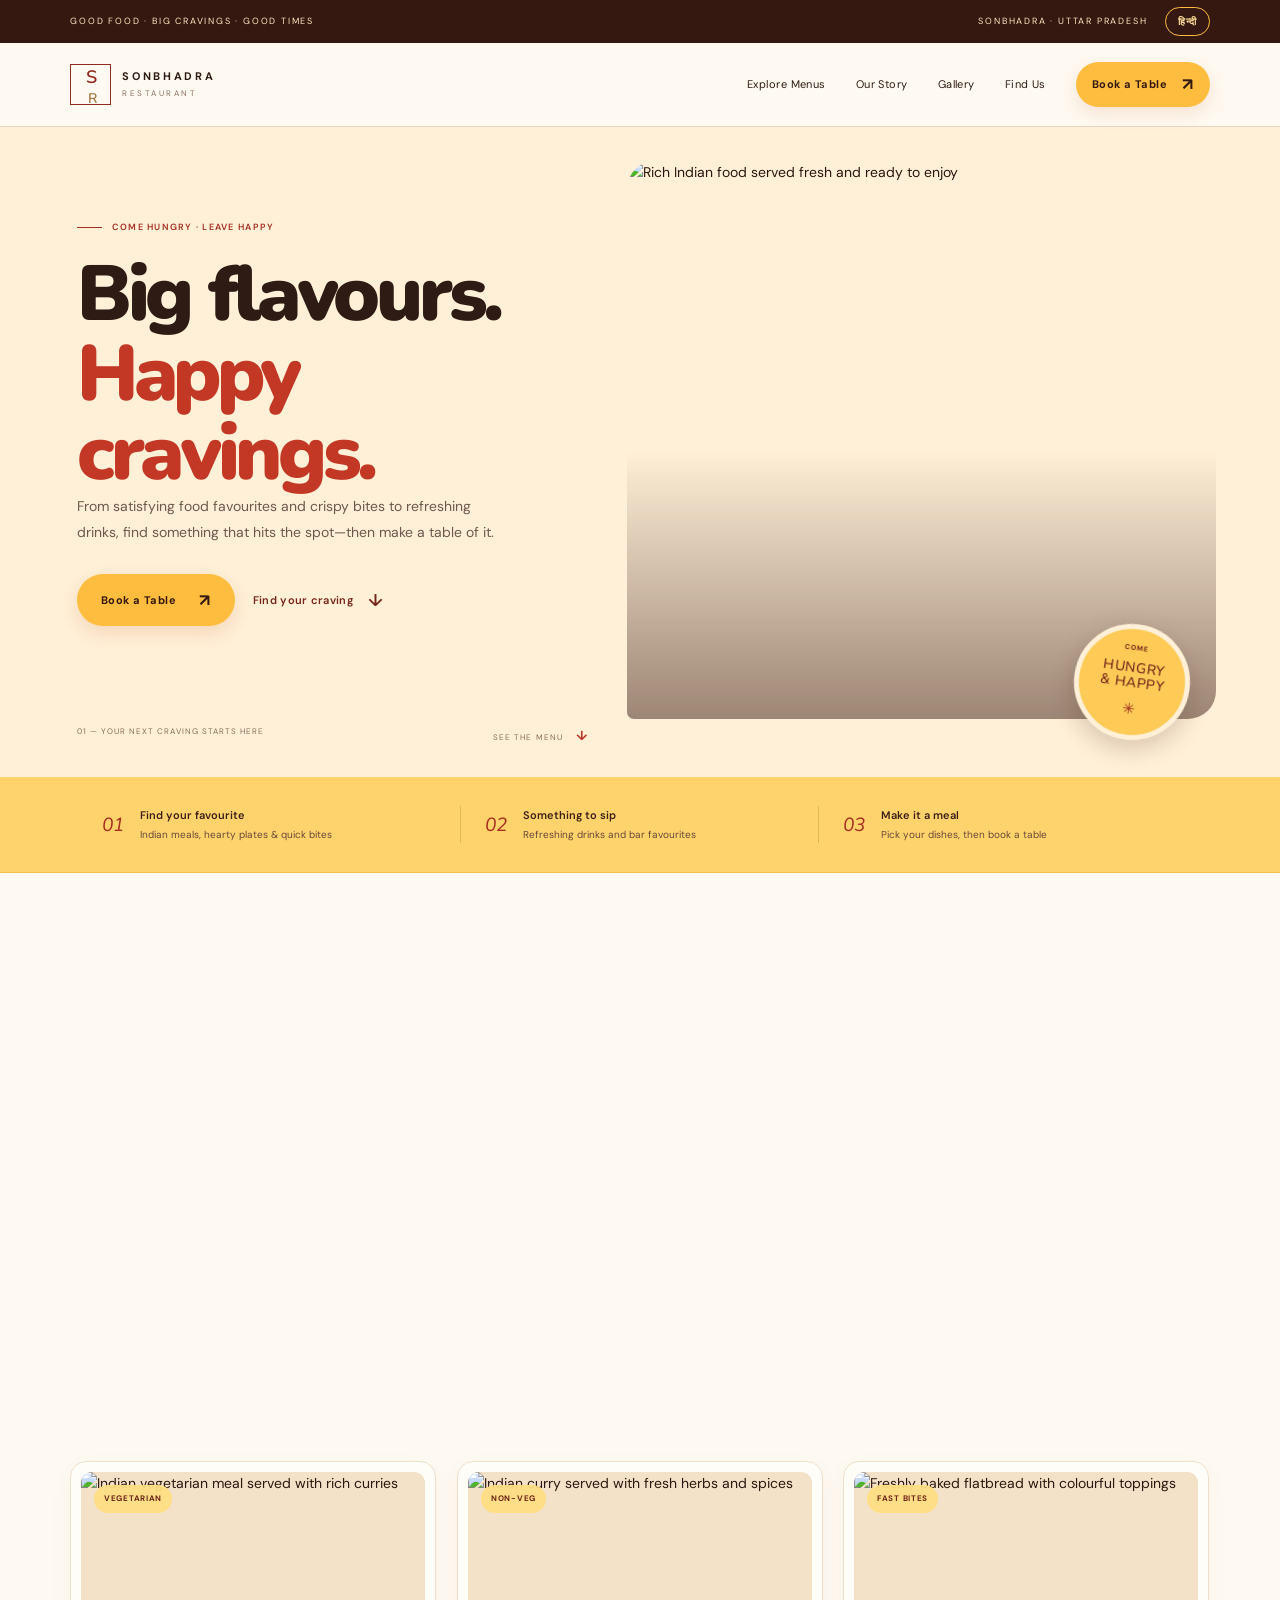
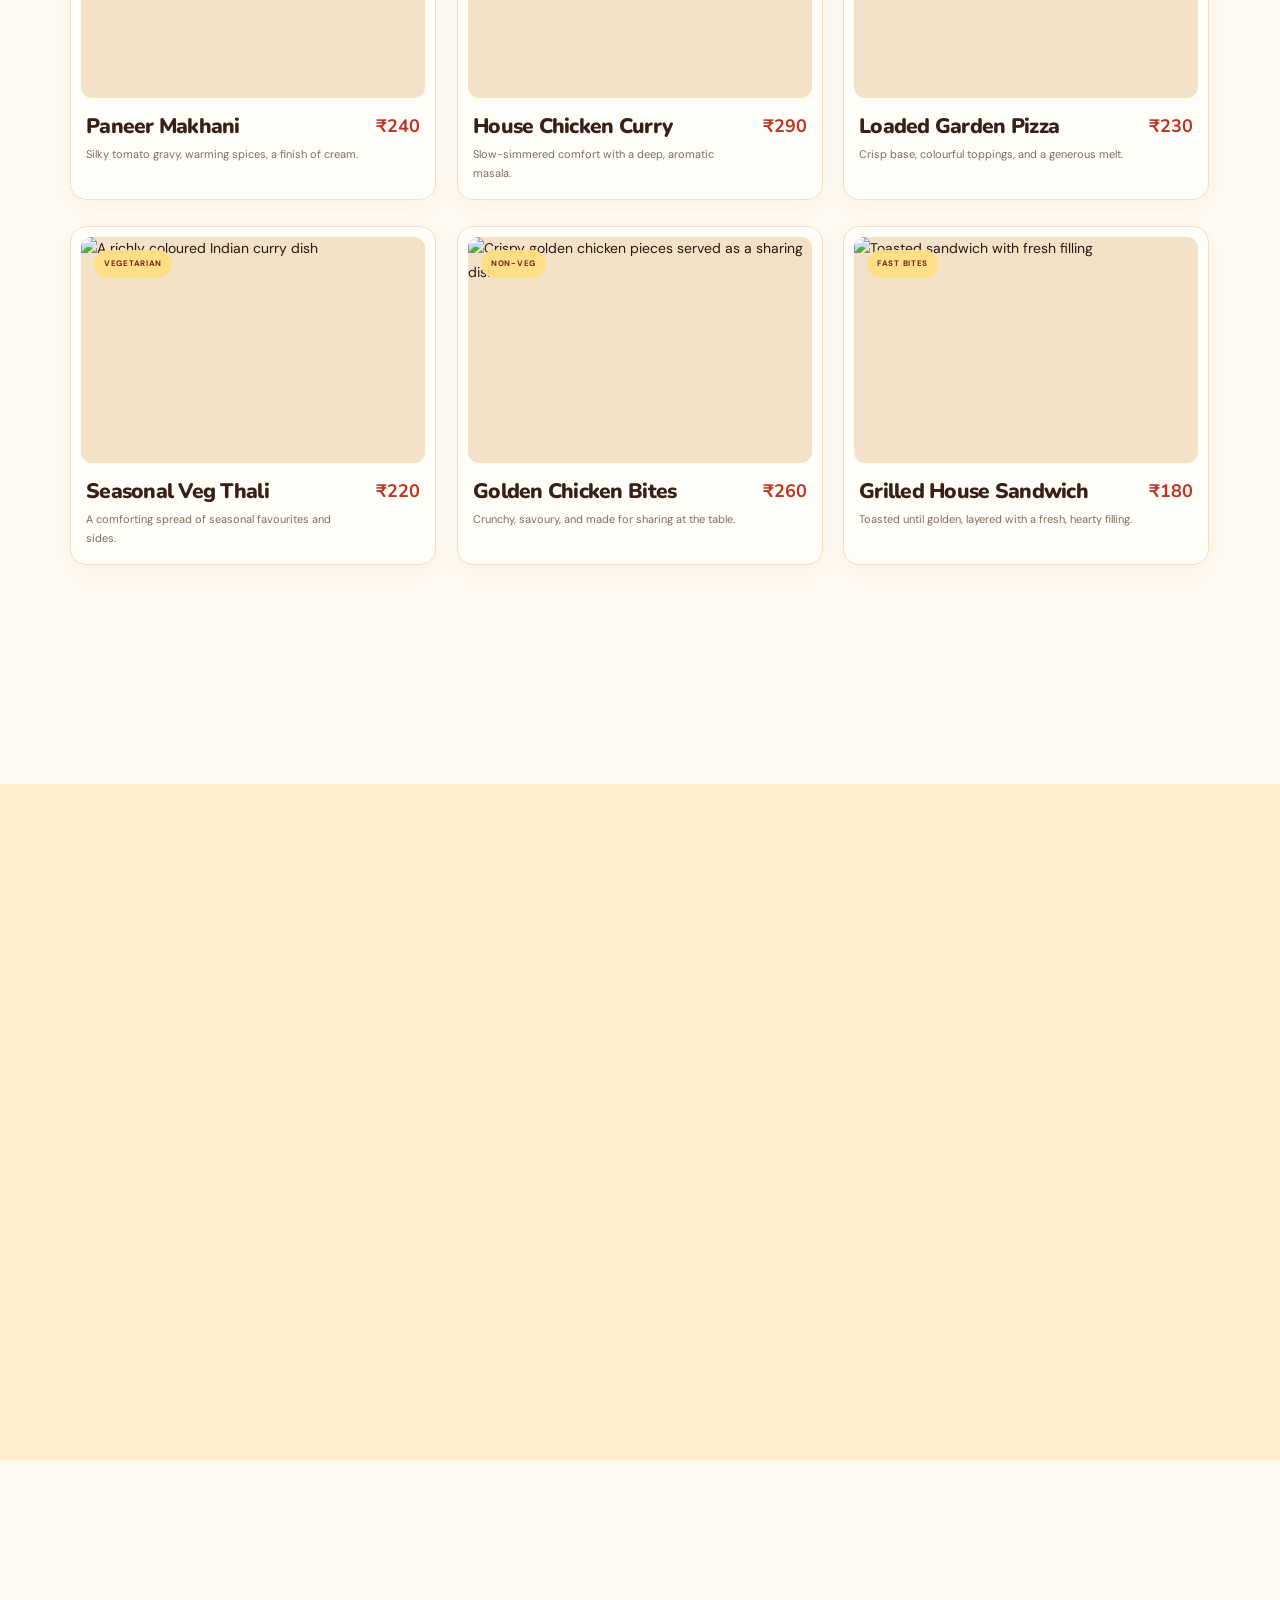
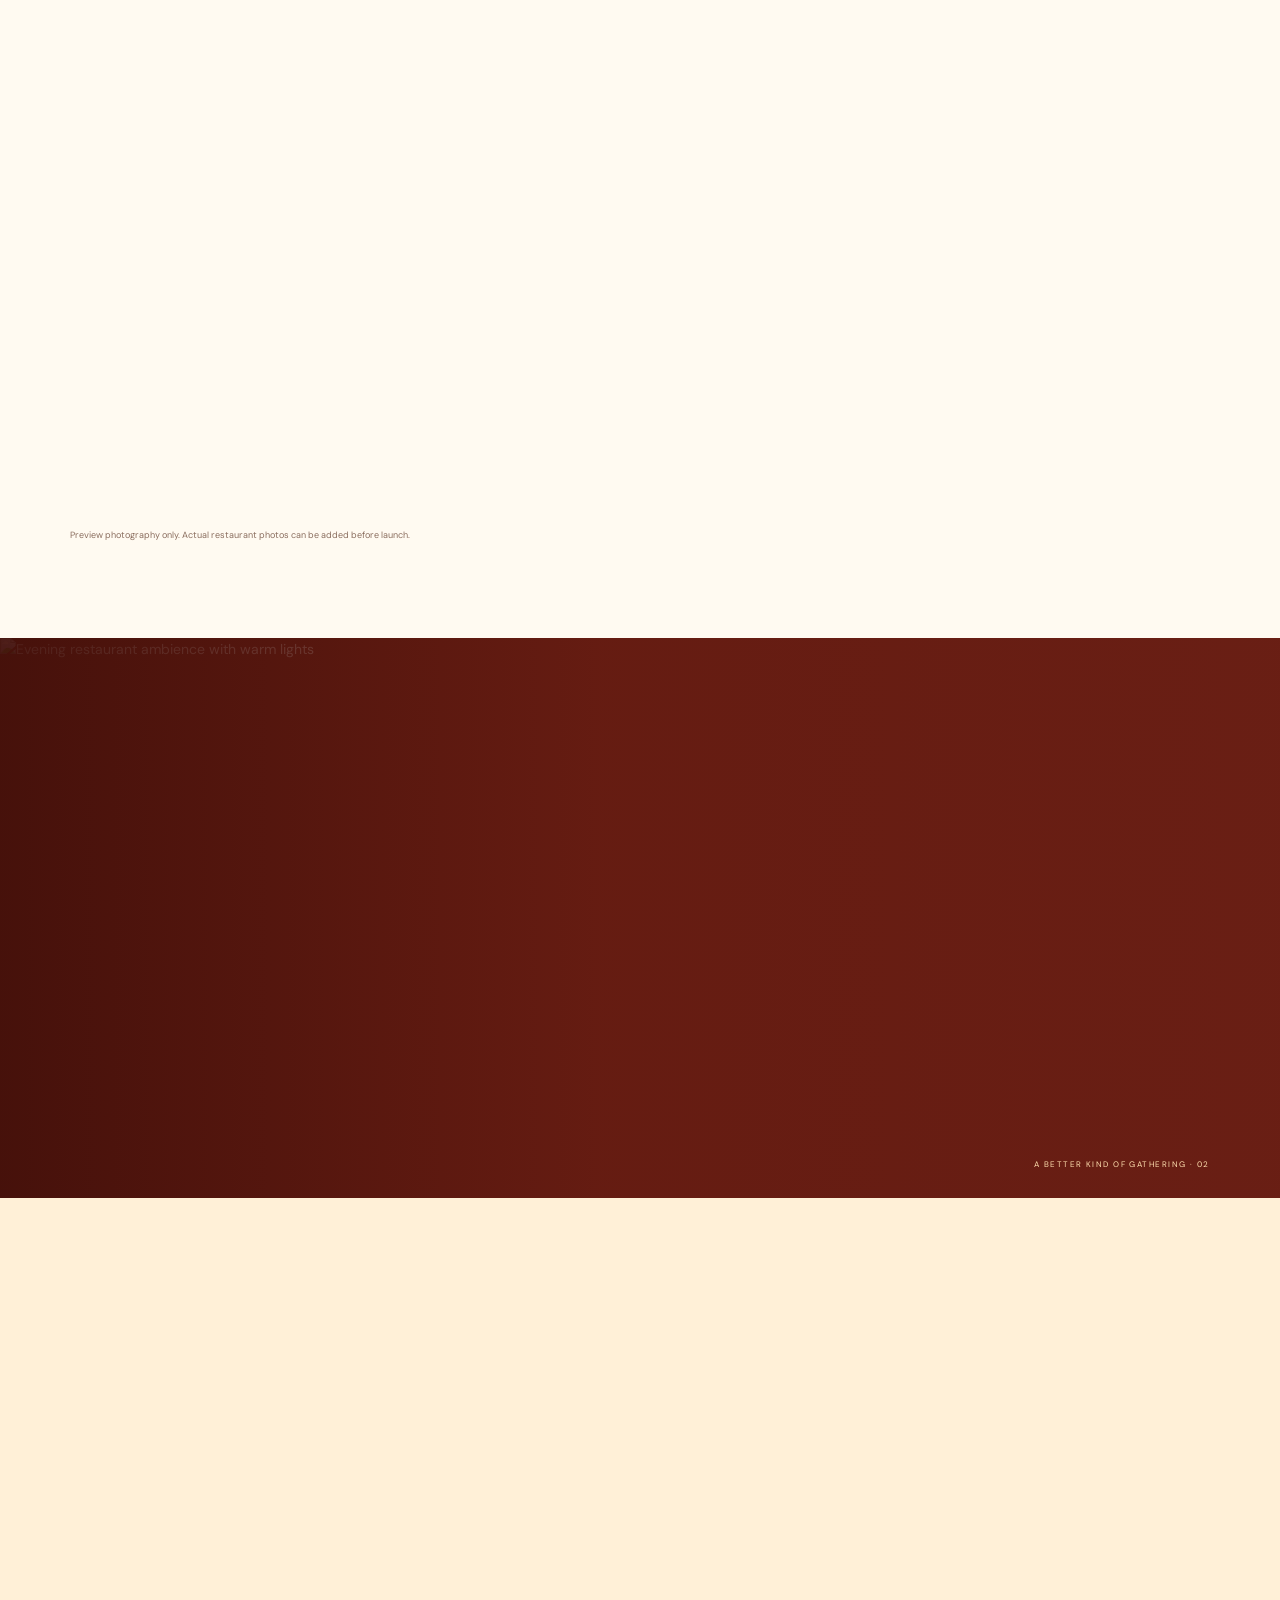
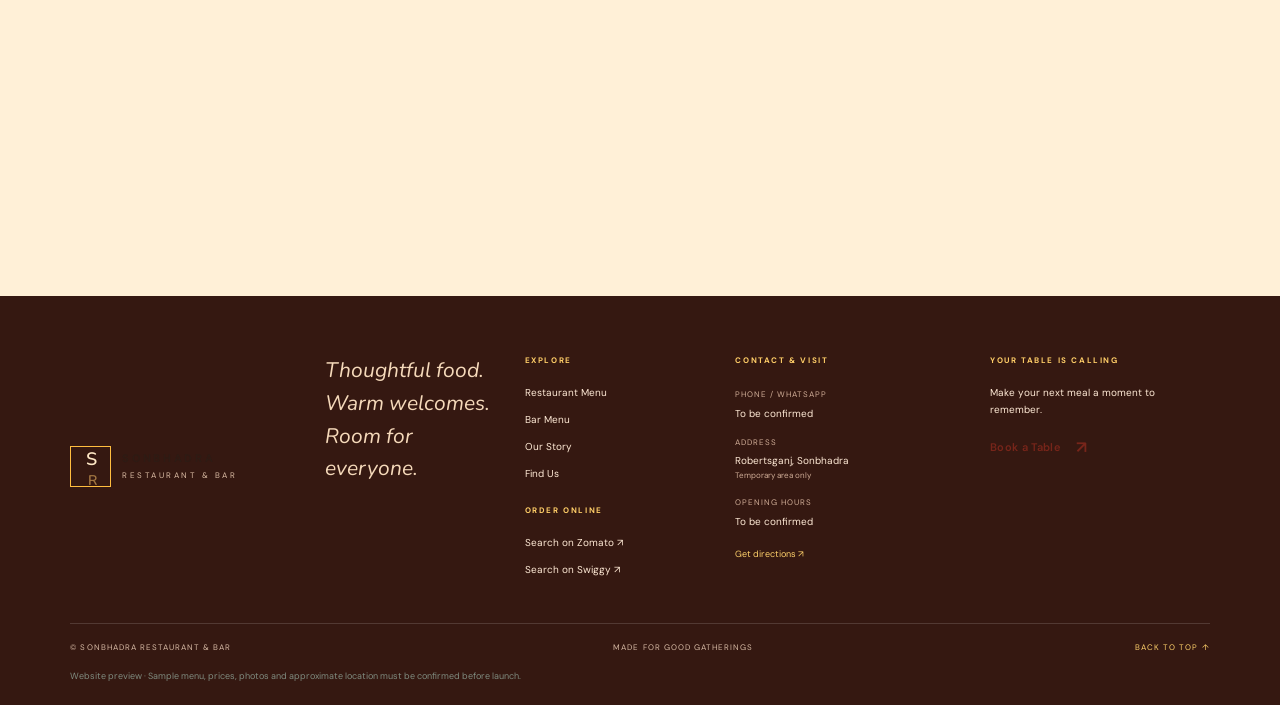
==== commit 9f2f0a5e: "Bust cached language script on main page" ====
--- a/index.html
+++ b/index.html
@@ -28,7 +28,7 @@
   <link href="https://fonts.googleapis.com/css2?family=DM+Sans:wght@400;500;600;700&family=Nunito:wght@400;500;600;700;800;900&display=swap" rel="stylesheet">
   <link rel="stylesheet" href="styles.css">
   <link rel="stylesheet" href="responsive-motion.css">
-  <script src="app.js" defer></script>
+  <script src="app.js?v=lang-motion-20261014-2" defer></script>
 </head>
 <body>
   <div class="topline"><span>GOOD FOOD · BIG CRAVINGS · GOOD TIMES</span><div class="topline-tools"><span class="topline-right">SONBHADRA · UTTAR PRADESH</span><button class="language-toggle" type="button" data-language-toggle aria-label="Switch language to Hindi">हिन्दी</button></div></div>
--- a/styles.css
+++ b/styles.css
@@ -1,3 +1,4 @@
+/* CANONICAL BRAND THEME — keep tomato red, saffron yellow and warm cream as the permanent design base. */
 :root{--forest:#922a1e;--forest-2:#6f1f18;--cream:#fff2dc;--paper:#fffaf1;--gold:#ffbd3f;--gold-light:#ffdf9b;--ink:#351811;--muted:#80675b;--line:#edd9bd;--serif:"Nunito", "DM Sans", Arial, sans-serif;--sans:"DM Sans",Arial,sans-serif;--container:1240px}*{box-sizing:border-box}html{scroll-behavior:smooth;scroll-padding-top:92px}body{margin:0;background:var(--paper);color:var(--ink);font-family:var(--sans);font-size:14px;line-height:1.7;-webkit-font-smoothing:antialiased}body.modal-open{overflow:hidden}img{display:block;width:100%;height:100%;object-fit:cover}a{color:inherit;text-decoration:none}button,input,select{font:inherit}button{cursor:pointer}button:focus-visible,a:focus-visible,input:focus-visible,select:focus-visible{outline:2px solid var(--gold);outline-offset:4px}.topline{min-height:30px;padding:7px 5.5%;display:flex;justify-content:space-between;align-items:center;background:#111a14;color:#cfc5b4;font-size:9px;letter-spacing:.2em}.site-header{position:sticky;top:0;z-index:30;display:flex;align-items:center;justify-content:space-between;padding:19px 5.5%;background:rgba(251,249,244,.96);border-bottom:1px solid rgba(32,42,34,.08);backdrop-filter:blur(16px);transition:padding .25s,box-shadow .25s}.site-header.is-scrolled{padding-top:13px;padding-bottom:13px;box-shadow:0 8px 28px #18251e0b}.brand{display:inline-flex;align-items:center;gap:11px;flex-shrink:0}.brand-mark{width:41px;height:41px;border:1px solid var(--gold);display:grid;place-items:center;position:relative;font:600 18px var(--serif);color:var(--forest);letter-spacing:-.08em}.brand-mark span{font-size:14px;color:#a47843;margin-left:1px}.brand-copy{display:flex;flex-direction:column;line-height:1.25;letter-spacing:.19em}.brand-copy strong{font-size:11px;font-weight:700}.brand-copy small{font-size:8px;letter-spacing:.31em;color:var(--muted);margin-top:4px}.main-nav{display:flex;gap:30px;align-items:center}.main-nav>a{font-size:11px;letter-spacing:.04em;transition:color .2s}.main-nav>a:hover,.footer-links a:hover{color:#ac7c43}.button{border:1px solid transparent;display:inline-flex;align-items:center;justify-content:center;gap:23px;padding:15px 21px;font-size:11px;font-weight:600;letter-spacing:.04em;transition:background .22s,color .22s,border-color .22s,transform .22s;min-height:48px}.button:hover{transform:translateY(-2px)}.button span{font-size:17px;line-height:0}.button-small{padding:12px 15px;min-height:42px;gap:15px}.button-gold{color:#171f18;background:var(--gold)}.button-gold:hover{background:var(--gold-light)}.button-dark{color:#fff;background:var(--forest)}.button-dark:hover{background:#314537}.button-outline{border-color:var(--forest);color:var(--forest);background:transparent}.button-outline:hover{background:var(--forest);color:white}.menu-toggle{display:none;background:none;border:0;padding:9px}.menu-toggle span{display:block;width:24px;height:1px;background:var(--forest);margin:6px}
 .hero{position:relative;isolation:isolate;min-height:690px;height:min(79vw,790px);max-height:850px;background:#20271f;color:#fff;display:flex;align-items:center;overflow:hidden}.hero-image,.hero-shade{position:absolute;inset:0;z-index:-2}.hero-image{object-position:center 55%;animation:heroReveal 1.1s ease-out both}.hero-shade{z-index:-1;background:linear-gradient(90deg,rgba(10,16,12,.84) 0%,rgba(14,20,15,.64) 44%,rgba(10,15,11,.16) 100%),linear-gradient(0deg,rgba(8,13,10,.55),transparent 26%)}.hero-content{width:min(720px,72%);margin-left:max(8%,calc((100% - var(--container))/2));padding:72px 0 92px;animation:fadeUp .75s .12s both}.eyebrow{display:flex;align-items:center;gap:10px;margin:0 0 20px;color:#9c794d;font-size:9px;font-weight:600;letter-spacing:.22em}.eyebrow>span{display:inline-block;width:25px;height:1px;background:currentColor}.eyebrow-light{color:var(--gold-light)}h1,h2,h3,p{margin-top:0}h1,h2{font-family:var(--serif);font-weight:400;letter-spacing:-.045em}h1{font-size:clamp(48px,6.5vw,84px);line-height:1.08;margin-bottom:23px}h1 em,h2 em{font-weight:400;color:var(--gold);font-style:italic}.hero-lede{max-width:390px;color:#e0ded7;font-size:14px;line-height:1.9}.hero-actions{display:flex;align-items:center;gap:29px;margin-top:35px}.text-link{display:inline-flex;align-items:center;gap:15px;border:0;padding:0;background:transparent;color:var(--forest);font-size:11px;font-weight:600;letter-spacing:.03em}.text-link span{font-size:17px;transition:transform .2s}.text-link:hover span{transform:translate(3px,-2px)}.text-link-light{color:#fff}.hero-foot{position:absolute;bottom:25px;left:5.5%;right:5.5%;display:flex;justify-content:space-between;color:#d8d3c8;font-size:8px;letter-spacing:.2em}.hero-scroll b{padding-left:10px;color:var(--gold-light);font-size:13px}.hero-seal{position:absolute;right:8%;bottom:18%;height:136px;width:136px;border:1px solid rgba(226,193,142,.58);border-radius:50%;display:flex;flex-direction:column;align-items:center;justify-content:center;text-align:center;transform:rotate(9deg);color:#efe5d3}.hero-seal span{font-size:7px;letter-spacing:.2em}.hero-seal strong{font:500 14px/1.25 var(--serif);letter-spacing:.04em;margin:6px 0}.hero-seal i{font-style:normal;color:var(--gold-light);font-size:12px}.intro-strip{display:grid;grid-template-columns:repeat(3,1fr);padding:29px max(8%,calc((100% - var(--container))/2));background:#ece6da;border-bottom:1px solid #e4dccf}.intro-strip>div{display:flex;align-items:center;gap:16px;padding:0 24px;border-right:1px solid #d6ccbd}.intro-strip>div:first-child{padding-left:0}.intro-strip>div:last-child{border:0}.strip-number{font:italic 19px var(--serif);color:#b18c5c}.intro-strip p{display:flex;flex-direction:column;gap:2px;margin:0}.intro-strip strong{font-size:11px;font-weight:600}.intro-strip small{font-size:10px;color:var(--muted)}
 .section{padding:105px max(5.5%,calc((100% - var(--container))/2))}.section-heading{display:flex;justify-content:space-between;align-items:end;gap:35px;margin-bottom:39px}.section-heading h2,.story-copy h2,.visit-copy h2,.page-hero h1{font-size:clamp(38px,4.6vw,58px);line-height:1.15;margin:0}.heading-note{max-width:320px;margin:0 0 5px;color:var(--muted);font-size:12px;line-height:1.9}.menu-toolbar{display:flex;align-items:center;justify-content:space-between;gap:18px;margin-bottom:25px}.filter-tabs{display:flex;gap:7px;flex-wrap:wrap}.filter-tab{padding:10px 15px;border:1px solid #ddd6c9;background:transparent;color:#51564f;font-size:10px;transition:all .2s}.filter-tab:hover,.filter-tab.is-active{background:var(--forest);border-color:var(--forest);color:#fff}.menu-note{font-size:8px;letter-spacing:.14em;color:#8b8b80;text-align:right}.menu-grid{display:grid;grid-template-columns:repeat(3,minmax(0,1fr));gap:31px 23px}.dish-card{min-width:0;transition:opacity .2s,transform .2s}.dish-card[hidden]{display:none}.dish-image{height:235px;position:relative;overflow:hidden;background:#ddd7cb}.dish-image img{transition:transform .55s cubic-bezier(.2,.7,.2,1)}.dish-card:hover .dish-image img{transform:scale(1.05)}.dish-tag{position:absolute;top:13px;left:13px;padding:7px 9px;background:#f8f4ebed;color:var(--forest);font-size:8px;font-weight:700;letter-spacing:.13em}.dish-meta{display:flex;align-items:flex-start;justify-content:space-between;gap:15px;padding:15px 0 0}.dish-meta h3{margin:0 0 5px;font:500 20px var(--serif);letter-spacing:-.025em}.dish-meta p{max-width:275px;margin:0;color:var(--muted);font-size:10px;line-height:1.75}.dish-price{font:italic 18px var(--serif);color:#986b39;white-space:nowrap;padding-top:2px}.menu-bottom{display:flex;align-items:center;justify-content:space-between;gap:24px;margin-top:40px;padding-top:22px;border-top:1px solid var(--line)}.menu-bottom p{margin:0;font-size:10px;color:var(--muted)}
@@ -464,3 +465,13 @@
  .menu-expand-button{min-height:46px;margin-top:20px;padding:13px 15px;font-size:8px}
 }
 @media(prefers-reduced-motion:reduce){.dish-card{animation:none}}
+
+
+/* Persistent English/Hindi switch; stays visible on narrow screens. */
+.topline-tools{display:flex;align-items:center;gap:18px}
+.language-toggle{appearance:none;border:1px solid #ffbd3f;border-radius:999px;background:#351811;color:#ffdf9b;padding:6px 12px;min-height:29px;font:700 10px/1 var(--sans);letter-spacing:.04em;cursor:pointer;white-space:nowrap;transition:background .2s,color .2s,transform .2s}
+.language-toggle:hover{background:#ffbd3f;color:#351811}
+.language-toggle:active{transform:scale(.97)}
+.footer-order-heading{font-size:8px;letter-spacing:.2em;color:#ffce68;margin-top:12px}
+.footer-links a[target="_blank"]{display:inline-flex;align-items:center;gap:5px}
+@media(max-width:760px){.topline{gap:10px;padding:7px 5%}.topline-tools{gap:0}.topline-right{display:none}.language-toggle{min-height:30px;padding:7px 11px;font-size:10px}}
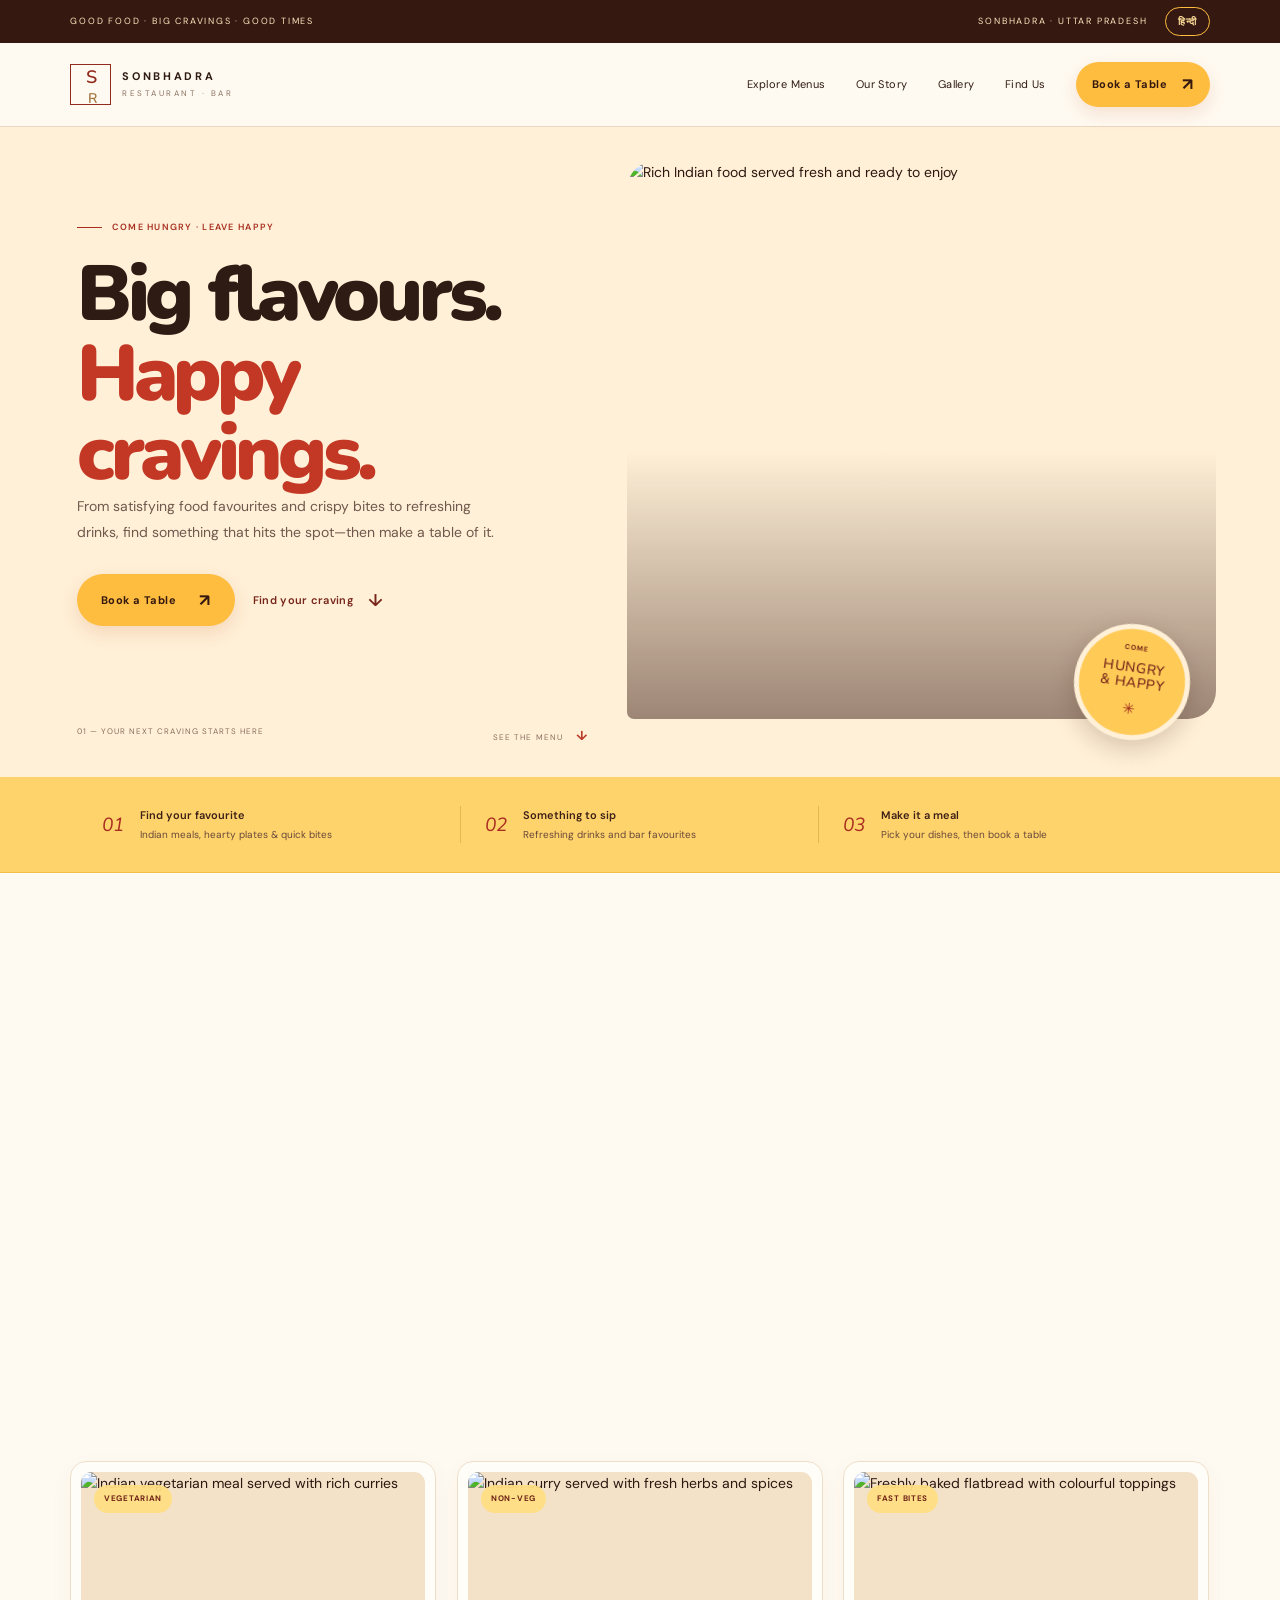
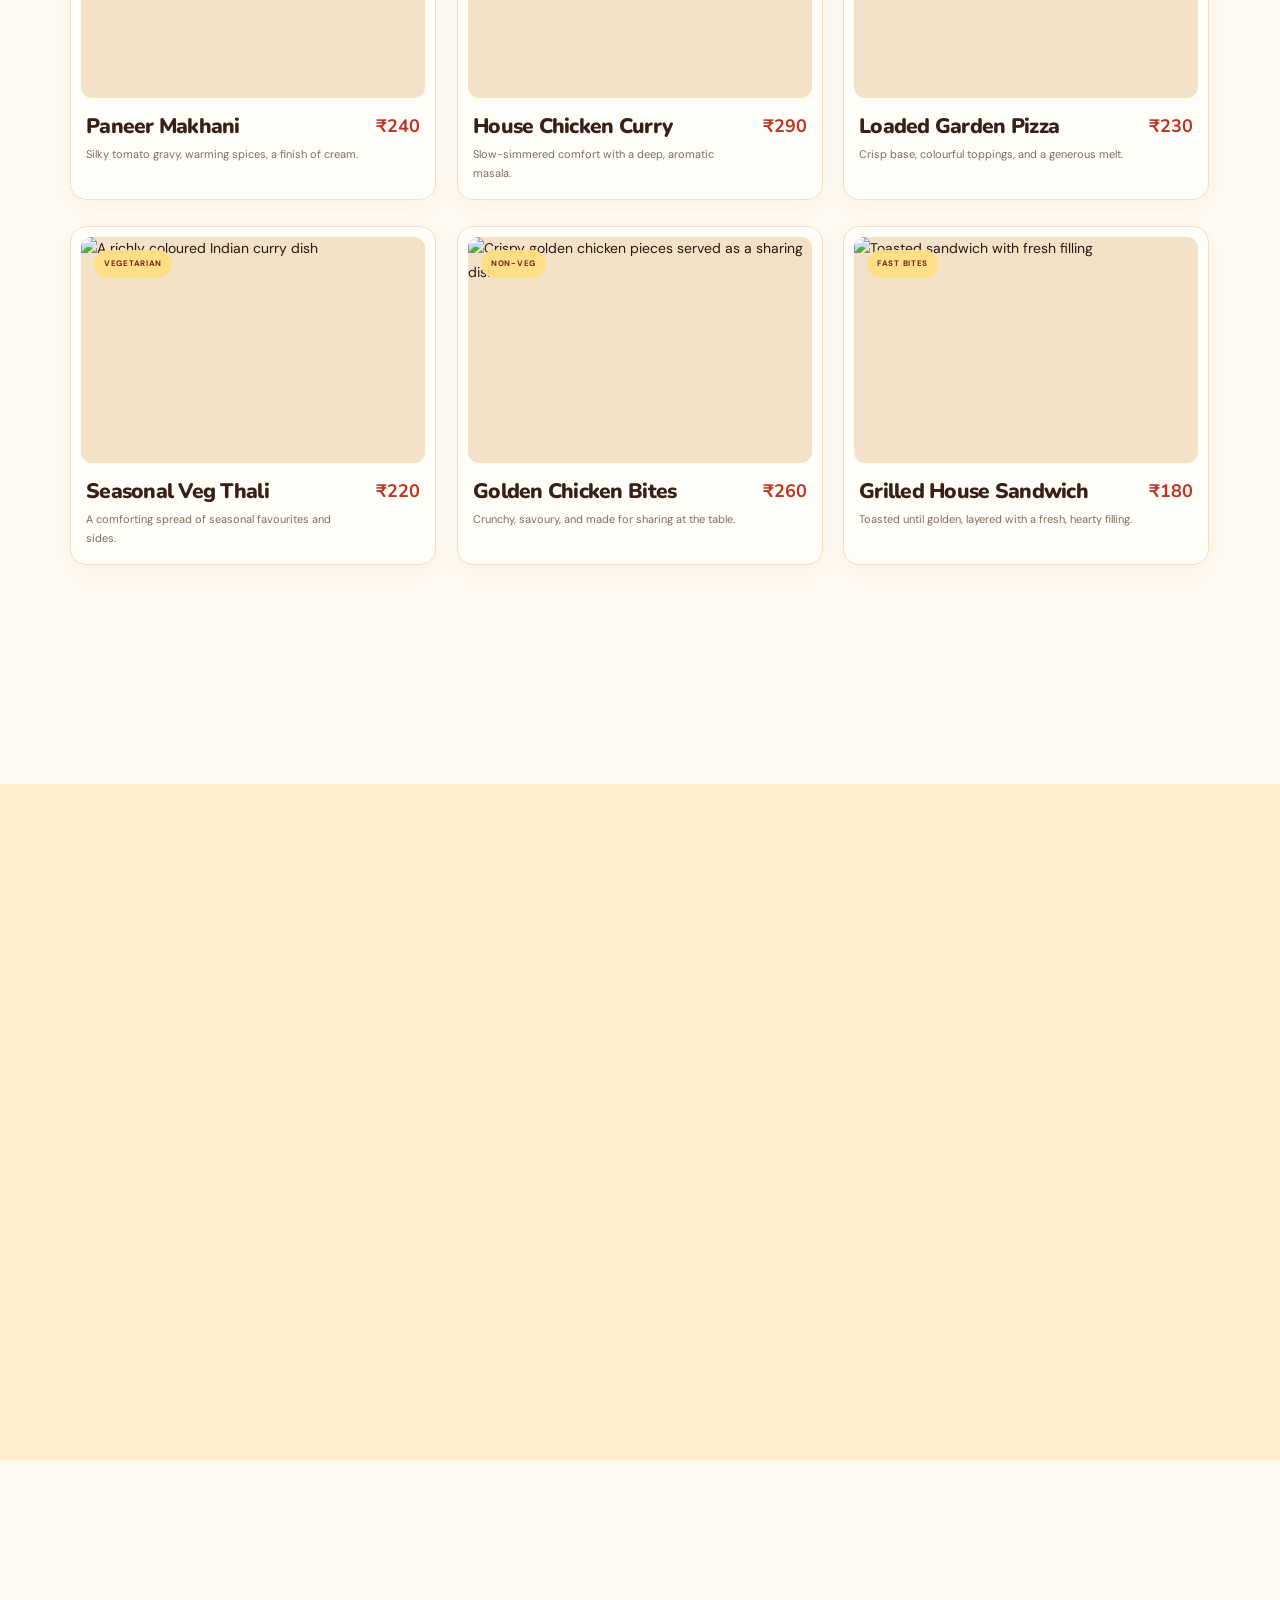
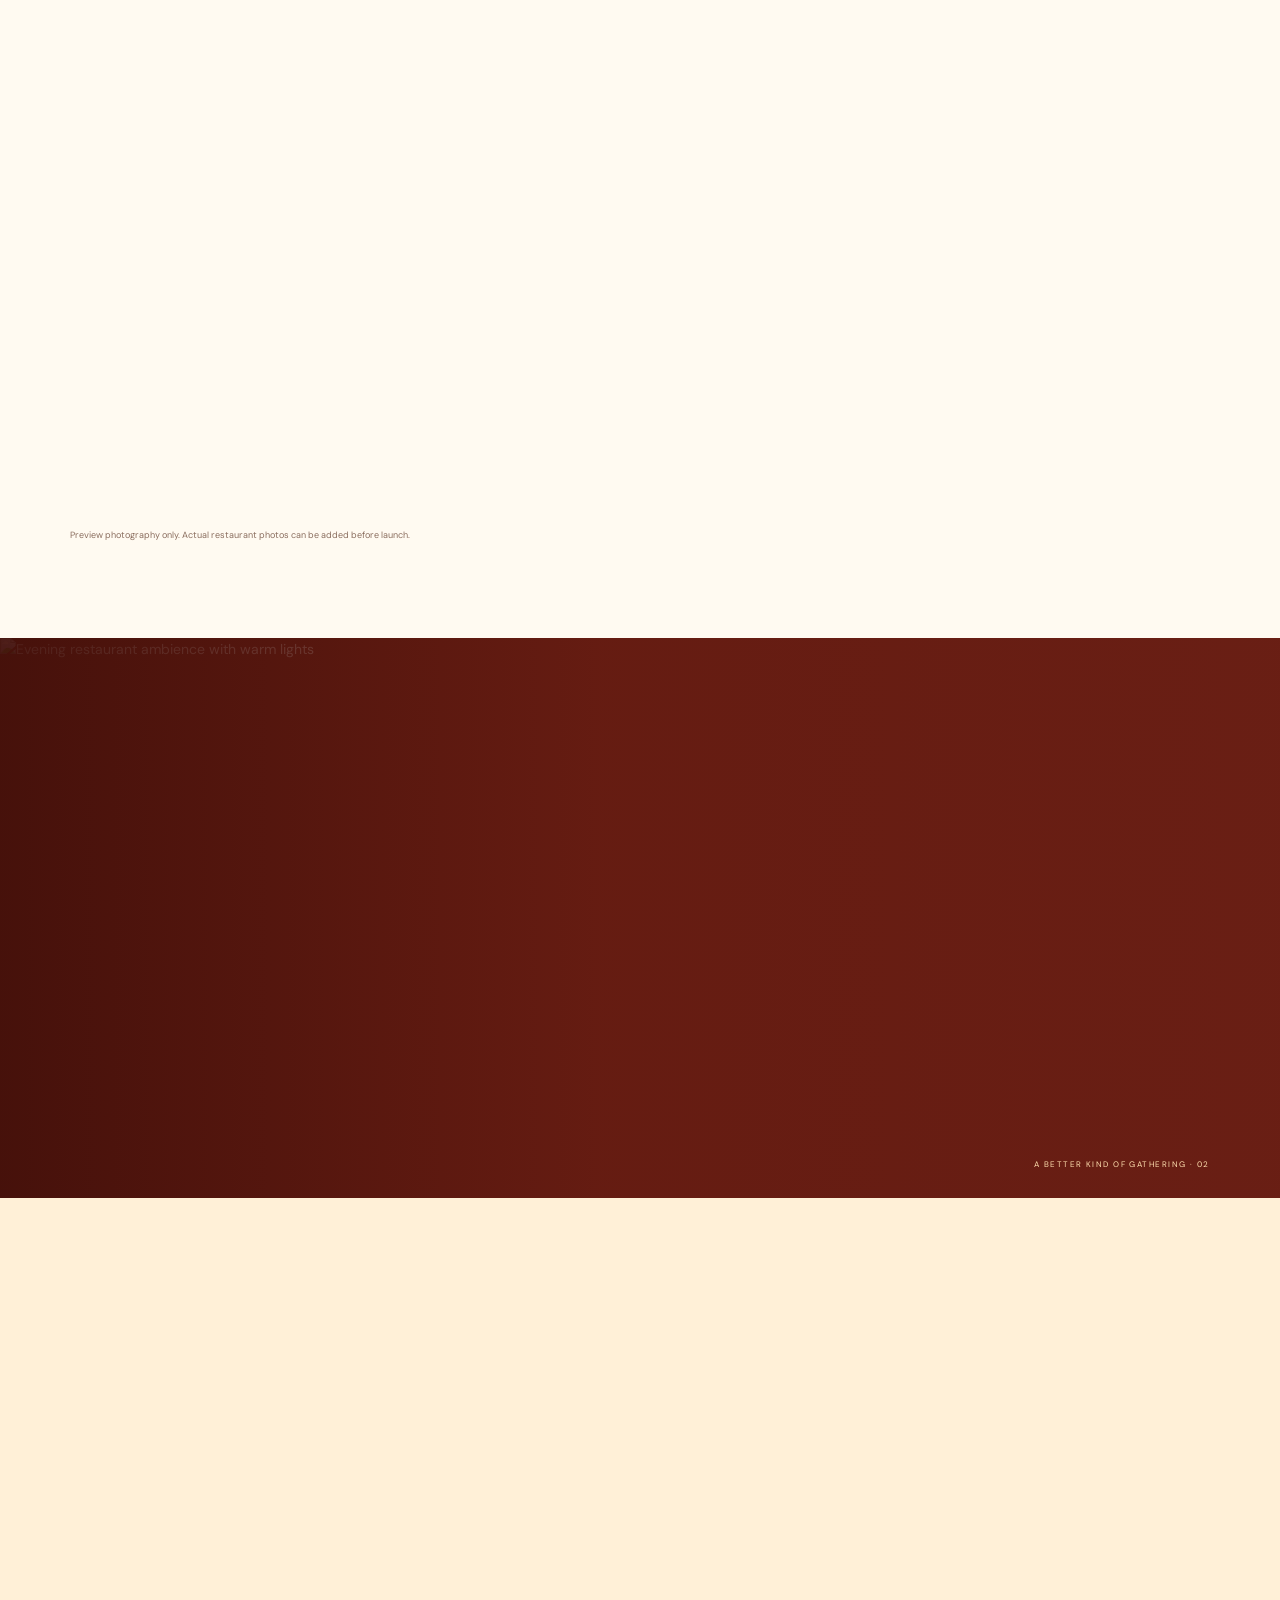
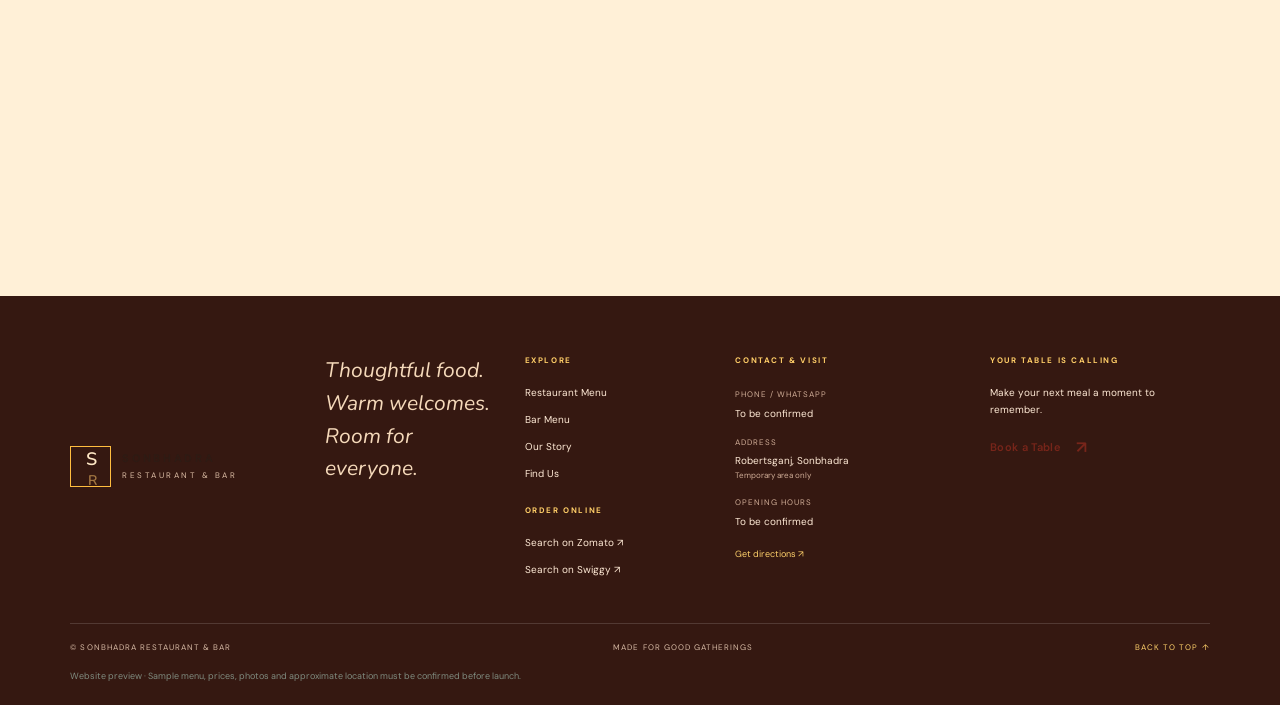
==== commit cfae2db7: "Refine restaurant brand wordmark to match red and saffron theme" ====
--- a/index.html
+++ b/index.html
@@ -35,7 +35,7 @@
   <header class="site-header" id="top">
     <a class="brand" href="index.html" aria-label="Sonbhadra Restaurant home">
       <span class="brand-mark">S<span>R</span></span>
-      <span class="brand-copy"><strong>SONBHADRA</strong><small>RESTAURANT</small></span>
+      <span class="brand-copy"><strong>SONBHADRA</strong><small>RESTAURANT <i aria-hidden="true">·</i> BAR</small></span>
     </a>
     <button class="menu-toggle" type="button" aria-label="Open navigation" aria-expanded="false"><span></span><span></span></button>
     <nav class="main-nav" aria-label="Main navigation">
--- a/responsive-motion.css
+++ b/responsive-motion.css
@@ -38,3 +38,17 @@
   }
   .reveal, .reveal.is-visible { opacity: 1 !important; transform: none !important; }
 }
+
+
+/* Compact language pill + short-lived dust transition (transform/opacity only). */
+.language-toggle{position:relative;isolation:isolate;transform-origin:center;box-shadow:0 2px 0 rgba(53,24,17,.14)}
+.language-toggle.is-switching{animation:languagePillPop .32s cubic-bezier(.2,.8,.25,1)}
+@keyframes languagePillPop{0%{transform:scale(1)}42%{transform:scale(1.09) translateY(-1px)}72%{transform:scale(.98)}100%{transform:scale(1)}}
+.language-text-shift{animation:languageTextShift .3s ease-out}
+@keyframes languageTextShift{0%{opacity:.58;transform:translateY(1px)}45%{opacity:.82;transform:translateY(-1px)}100%{opacity:1;transform:translateY(0)}}
+.language-dust-layer{position:fixed;inset:0;overflow:hidden;pointer-events:none;z-index:9999}
+.language-dust{position:absolute;width:3px;height:3px;border-radius:50%;background:#ffbd3f;opacity:0;will-change:transform,opacity;animation:languageDustFloat .42s ease-out forwards}
+.language-dust:nth-child(3n){width:2px;height:2px;background:#922a1e}
+.language-dust:nth-child(3n + 1){width:2px;height:2px;background:#ffdf9b}
+@keyframes languageDustFloat{0%{opacity:0;transform:translate3d(0,0,0) scale(.6)}18%{opacity:.8}100%{opacity:0;transform:translate3d(var(--dust-x),var(--dust-y),0) scale(.2)}}
+@media(prefers-reduced-motion:reduce){.language-toggle.is-switching,.language-text-shift,.language-dust{animation:none!important}.language-dust{display:none!important}}
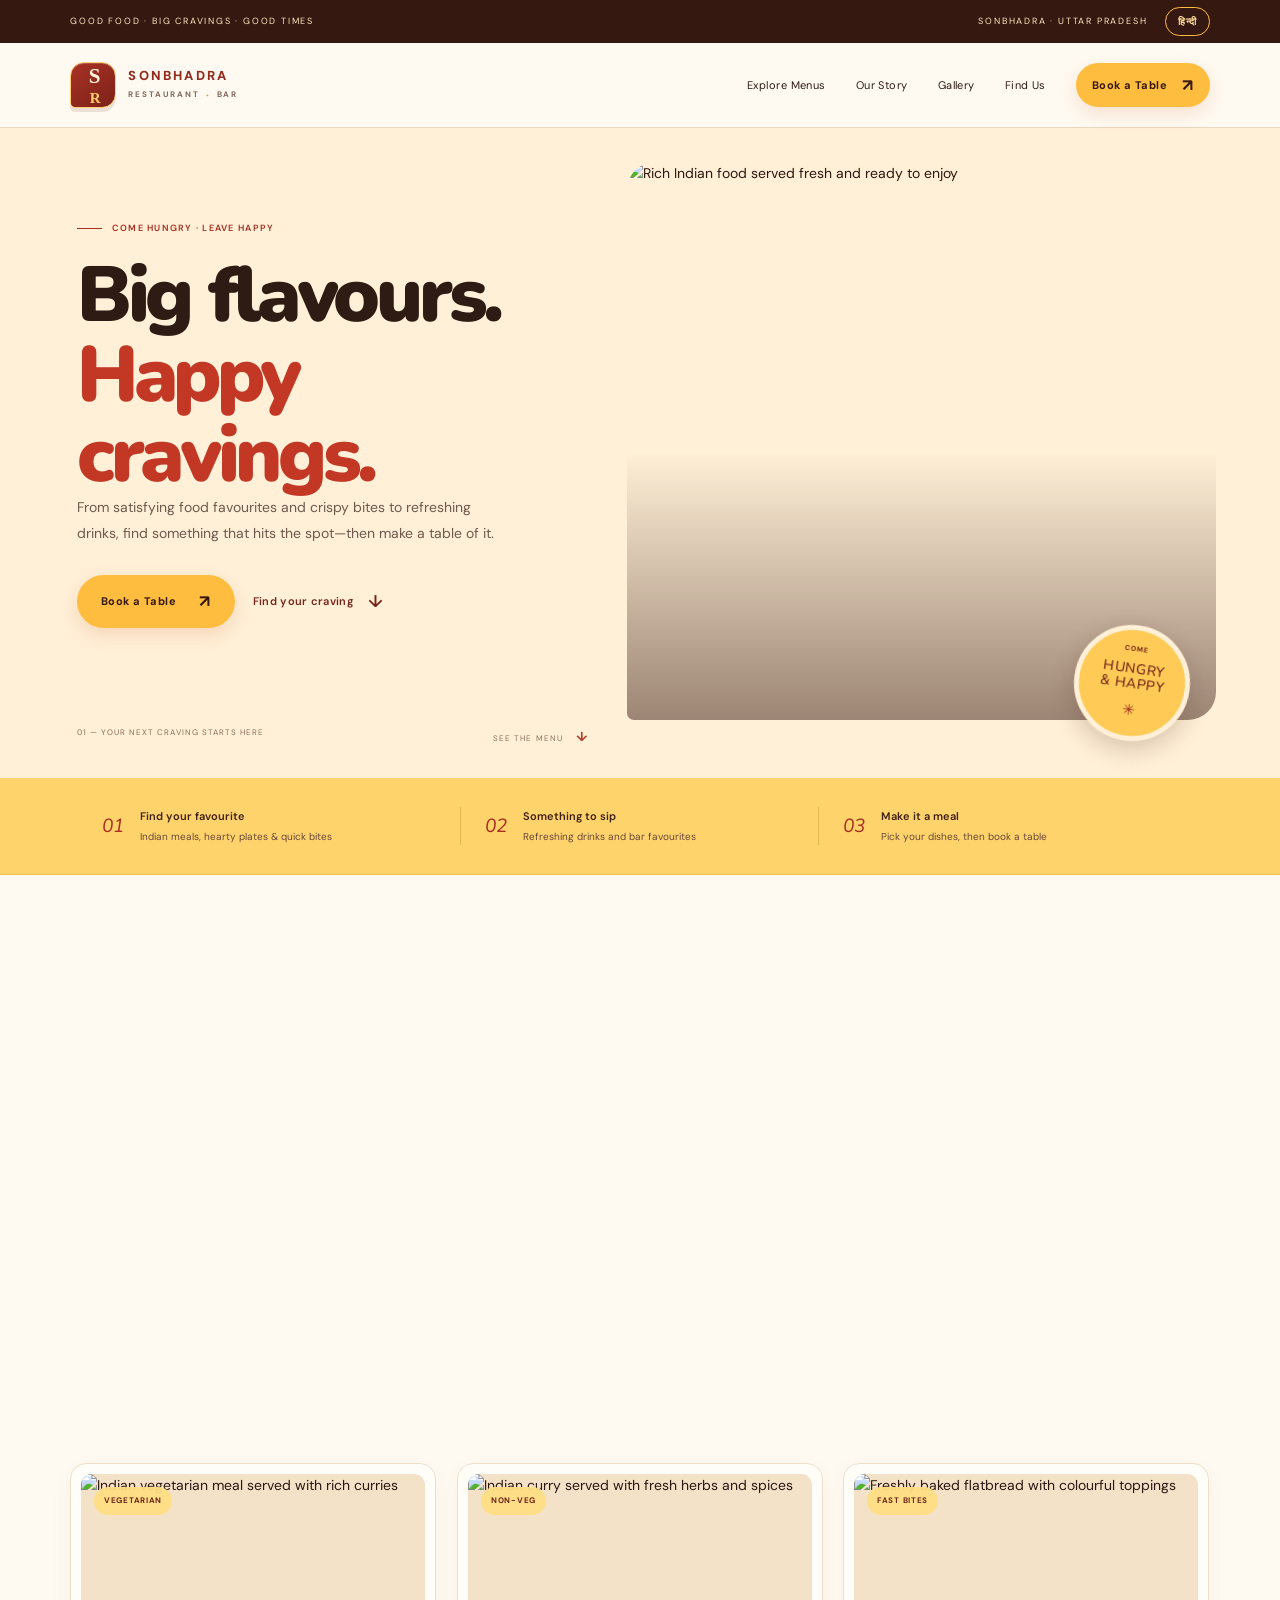
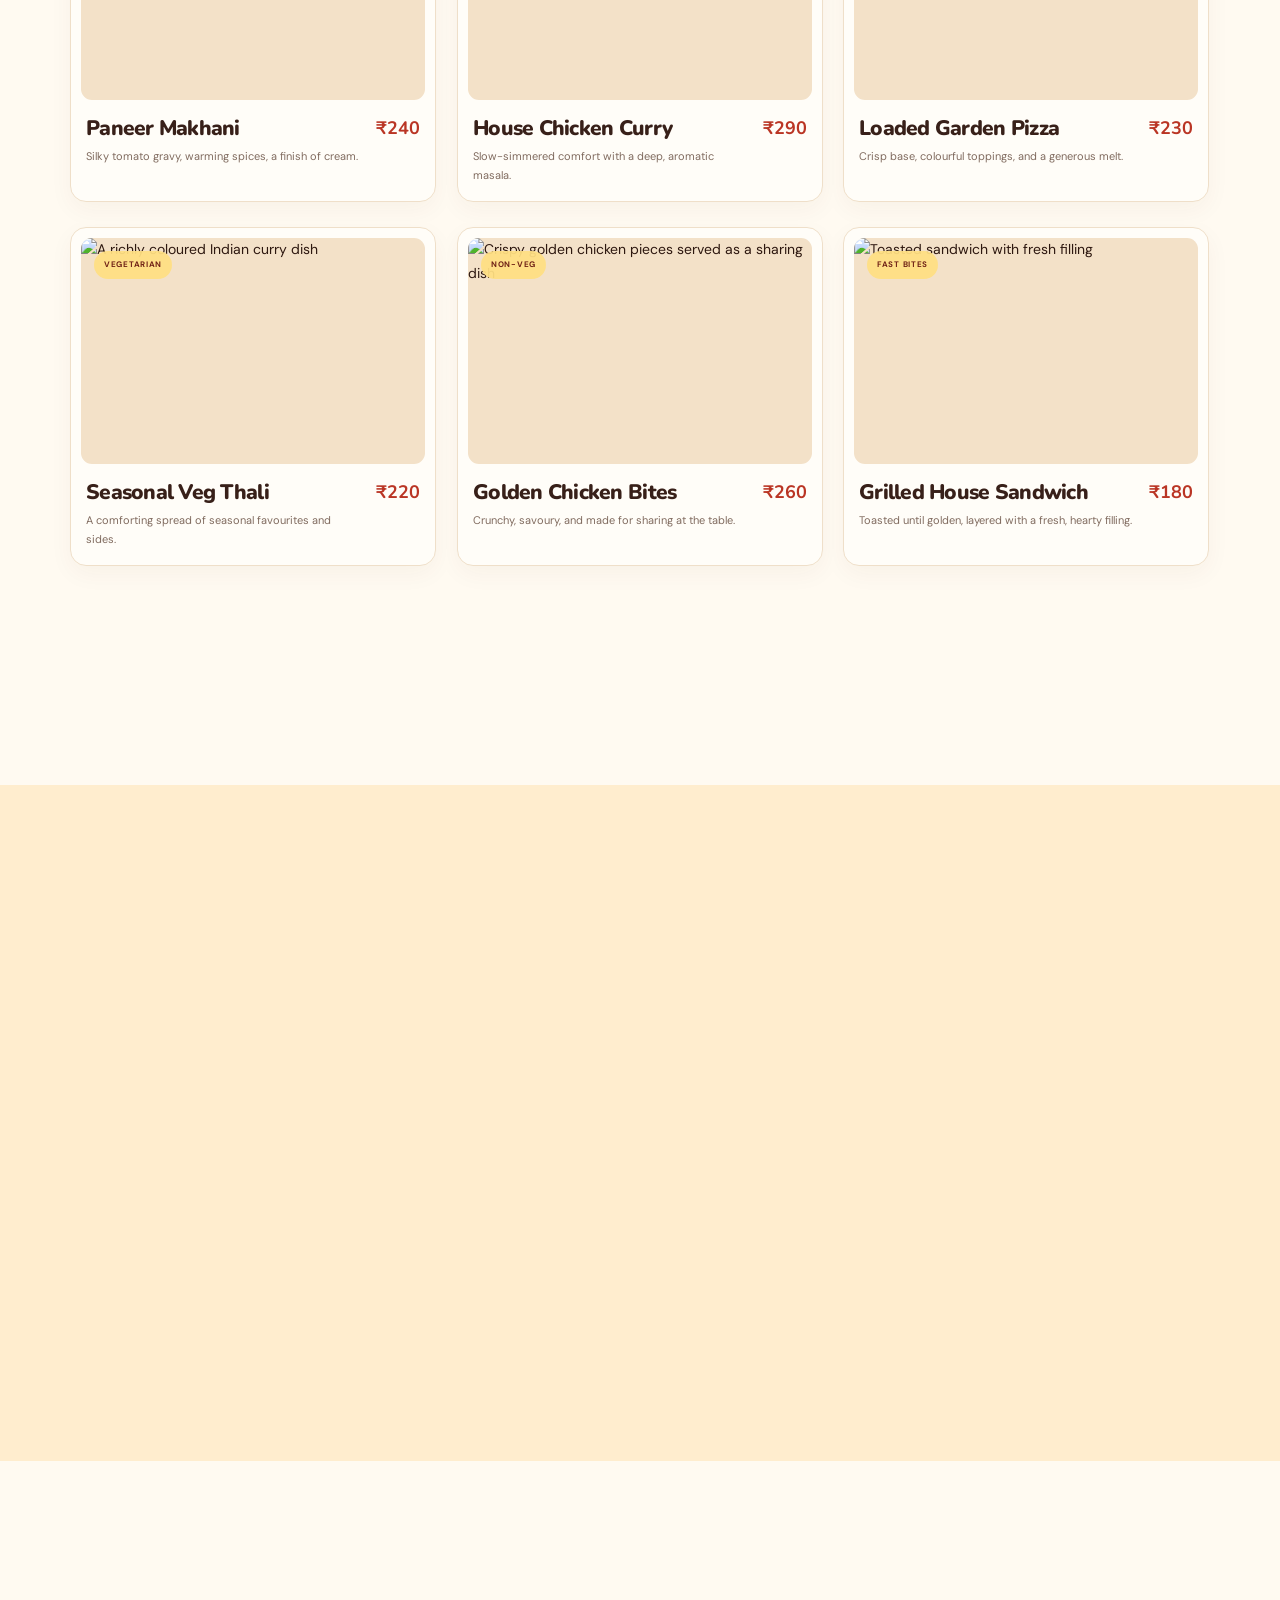
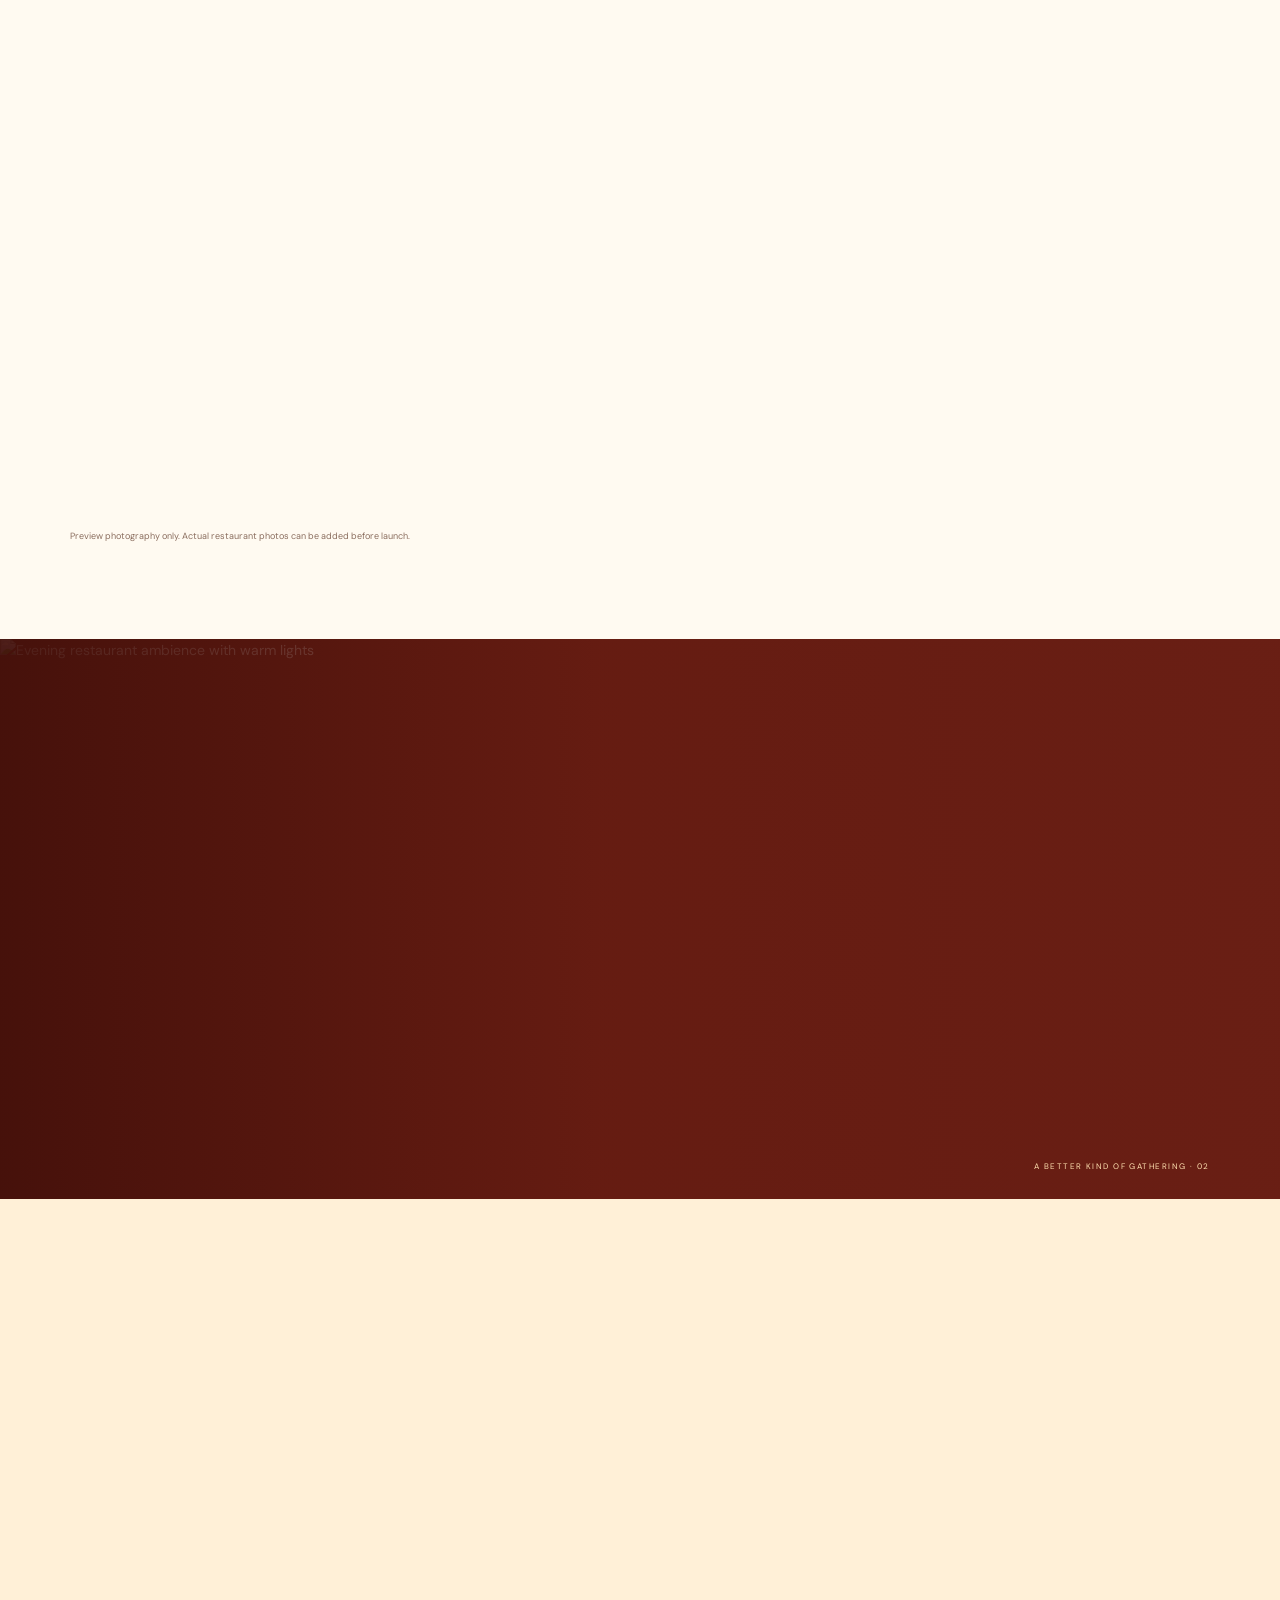
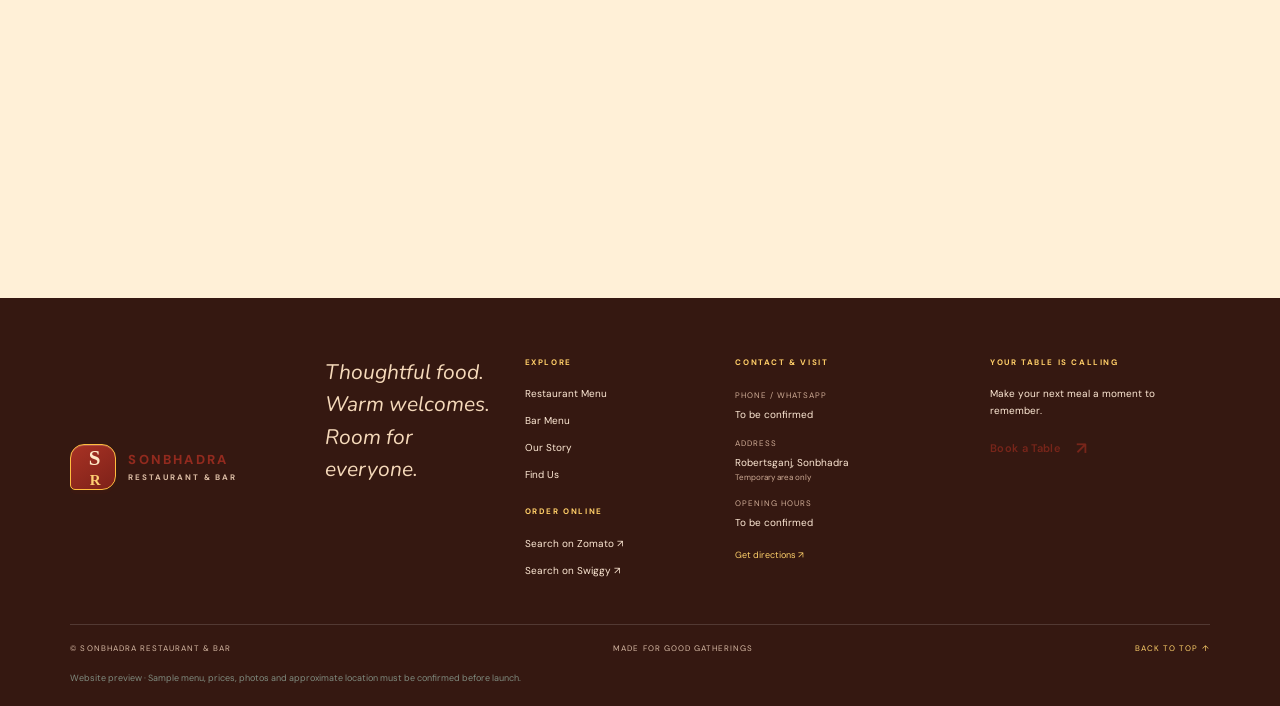
==== commit 99467b0c: "Refresh stylesheet cache after header branding fix" ====
--- a/index.html
+++ b/index.html
@@ -26,8 +26,8 @@
   <link rel="preconnect" href="https://fonts.googleapis.com">
   <link rel="preconnect" href="https://fonts.gstatic.com" crossorigin>
   <link href="https://fonts.googleapis.com/css2?family=DM+Sans:wght@400;500;600;700&family=Nunito:wght@400;500;600;700;800;900&display=swap" rel="stylesheet">
-  <link rel="stylesheet" href="styles.css">
-  <link rel="stylesheet" href="responsive-motion.css">
+  <link rel="stylesheet" href="styles.css?v=brand-fix-20261014-1">
+  <link rel="stylesheet" href="responsive-motion.css?v=brand-fix-20261014-1">
   <script src="app.js?v=lang-motion-20261014-2" defer></script>
 </head>
 <body>
--- a/styles.css
+++ b/styles.css
@@ -475,3 +475,22 @@
 .footer-order-heading{font-size:8px;letter-spacing:.2em;color:#ffce68;margin-top:12px}
 .footer-links a[target="_blank"]{display:inline-flex;align-items:center;gap:5px}
 @media(max-width:760px){.topline{gap:10px;padding:7px 5%}.topline-tools{gap:0}.topline-right{display:none}.language-toggle{min-height:30px;padding:7px 11px;font-size:10px}}
+
+
+/* Polished Sonbhadra wordmark — permanent tomato-red / saffron identity. */
+.brand{gap:12px;min-width:0}
+.brand-mark{width:46px;height:46px;flex:0 0 46px;border:1px solid #ffcf72;border-radius:14px 14px 14px 5px;background:linear-gradient(145deg,#a83224 0%,#7d2119 100%);color:#fff4dc;box-shadow:0 4px 0 rgba(91,29,20,.12),inset 0 1px 0 rgba(255,255,255,.18);font-family:Georgia,serif;font-size:21px;font-weight:700;letter-spacing:-.12em;transition:transform .22s ease,box-shadow .22s ease}
+.brand-mark span{color:#ffcf72;font-size:15px;font-weight:700;margin-left:1px}
+.brand:hover .brand-mark{transform:translateY(-1px) rotate(-3deg);box-shadow:0 6px 12px rgba(91,29,20,.17),inset 0 1px 0 rgba(255,255,255,.18)}
+.brand-copy{gap:3px;letter-spacing:.16em;line-height:1.1}
+.brand-copy strong{font-size:13px;font-weight:800;letter-spacing:.17em;color:#922a1e}
+.brand-copy small{display:flex;align-items:center;gap:6px;font-size:8px;font-weight:700;letter-spacing:.24em;color:#80675b;margin-top:2px;white-space:nowrap}
+.brand-copy small i{font-style:normal;color:#d99520;font-size:11px}
+@media(max-width:760px){
+  .brand{gap:9px}
+  .brand-mark{width:39px;height:39px;flex-basis:39px;border-radius:12px 12px 12px 4px;font-size:18px}
+  .brand-mark span{font-size:13px}
+  .brand-copy strong{font-size:11px;letter-spacing:.14em}
+  .brand-copy small{font-size:7px;letter-spacing:.19em;gap:4px}
+}
+@media(prefers-reduced-motion:reduce){.brand-mark,.brand:hover .brand-mark{transition:none;transform:none}}
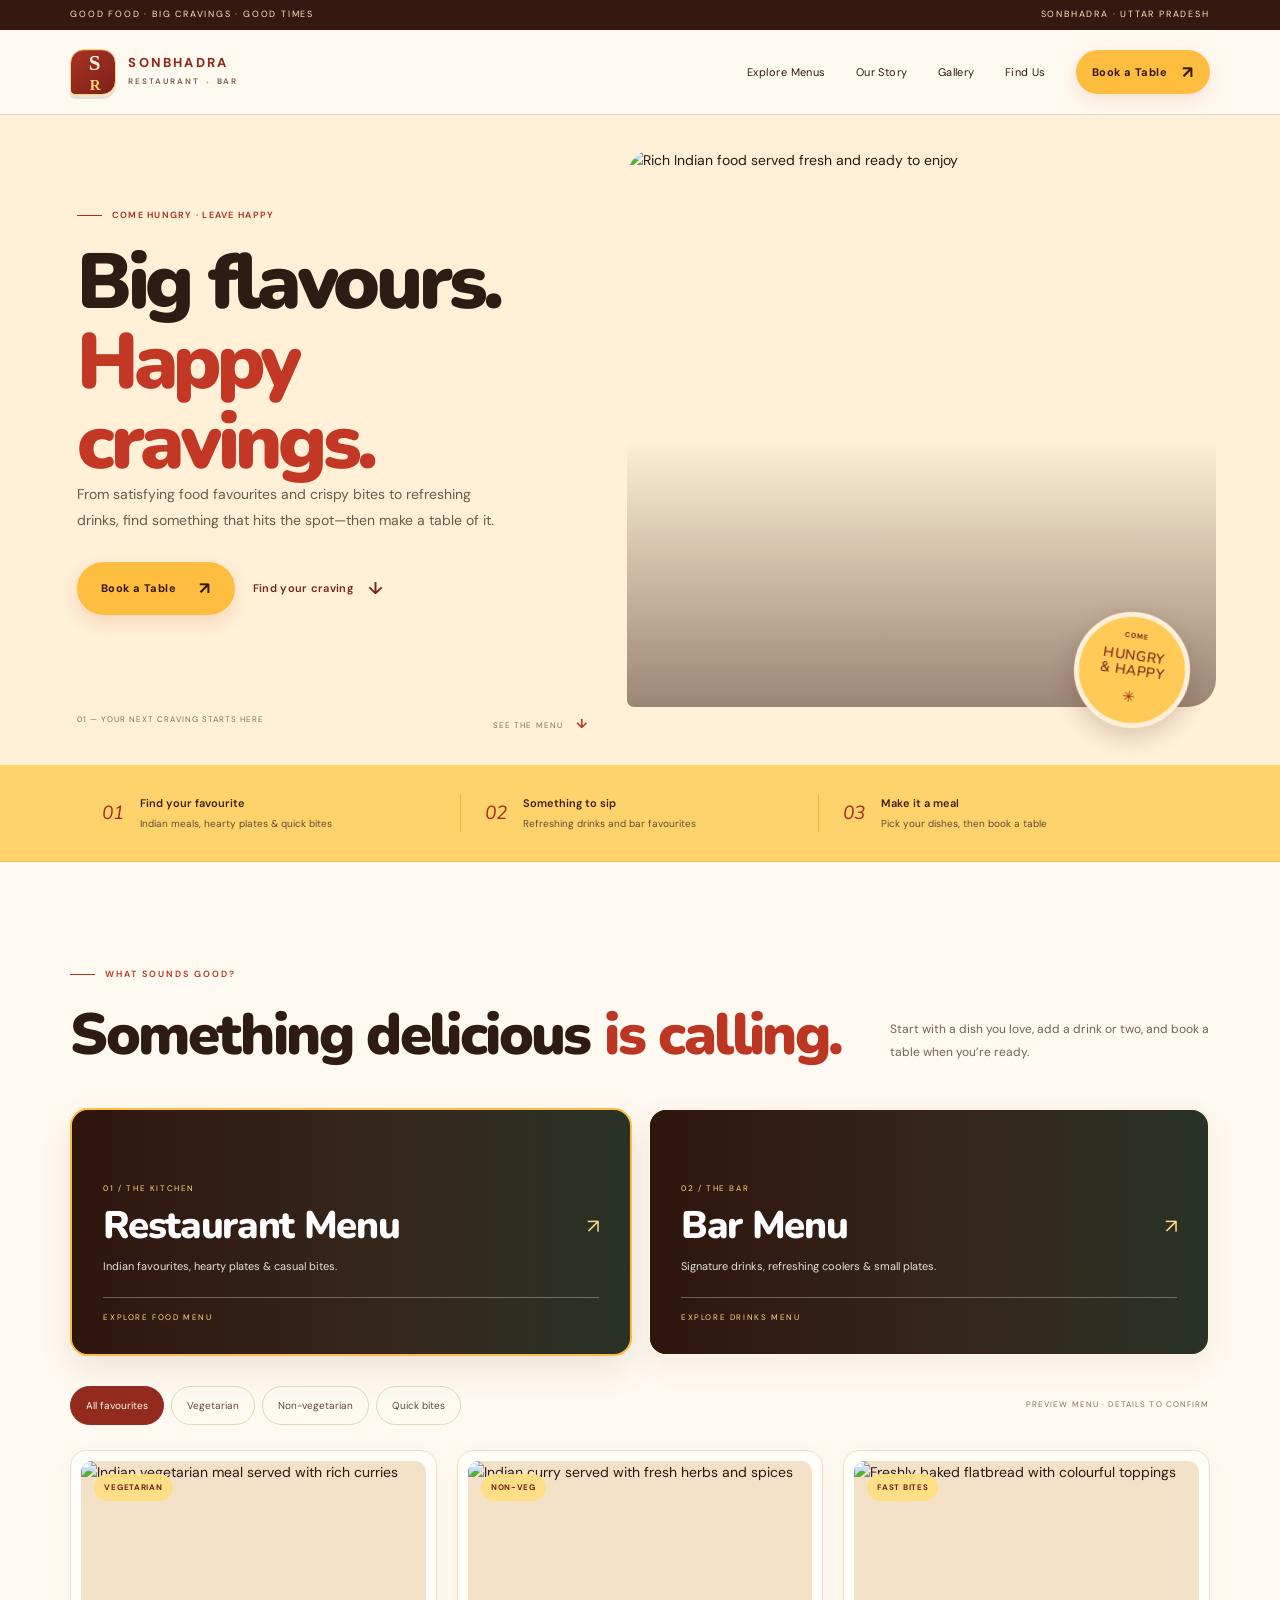
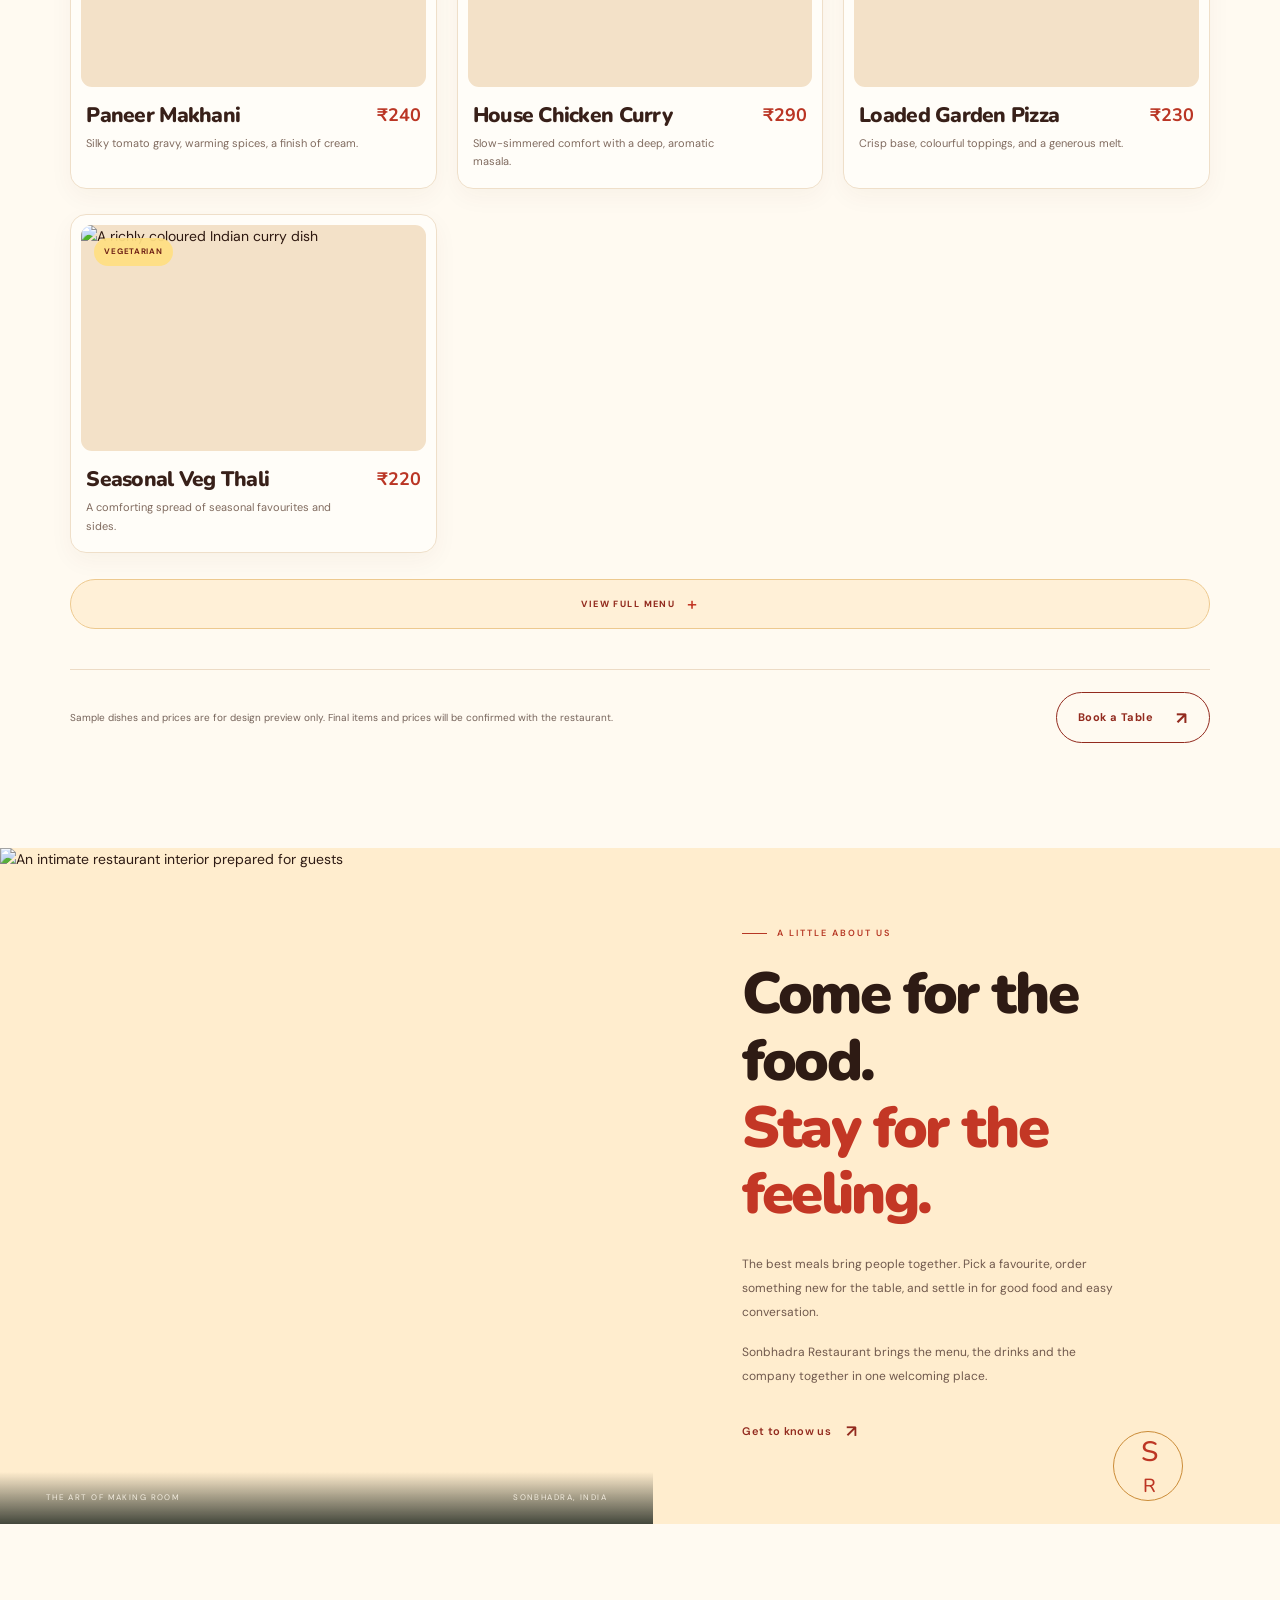
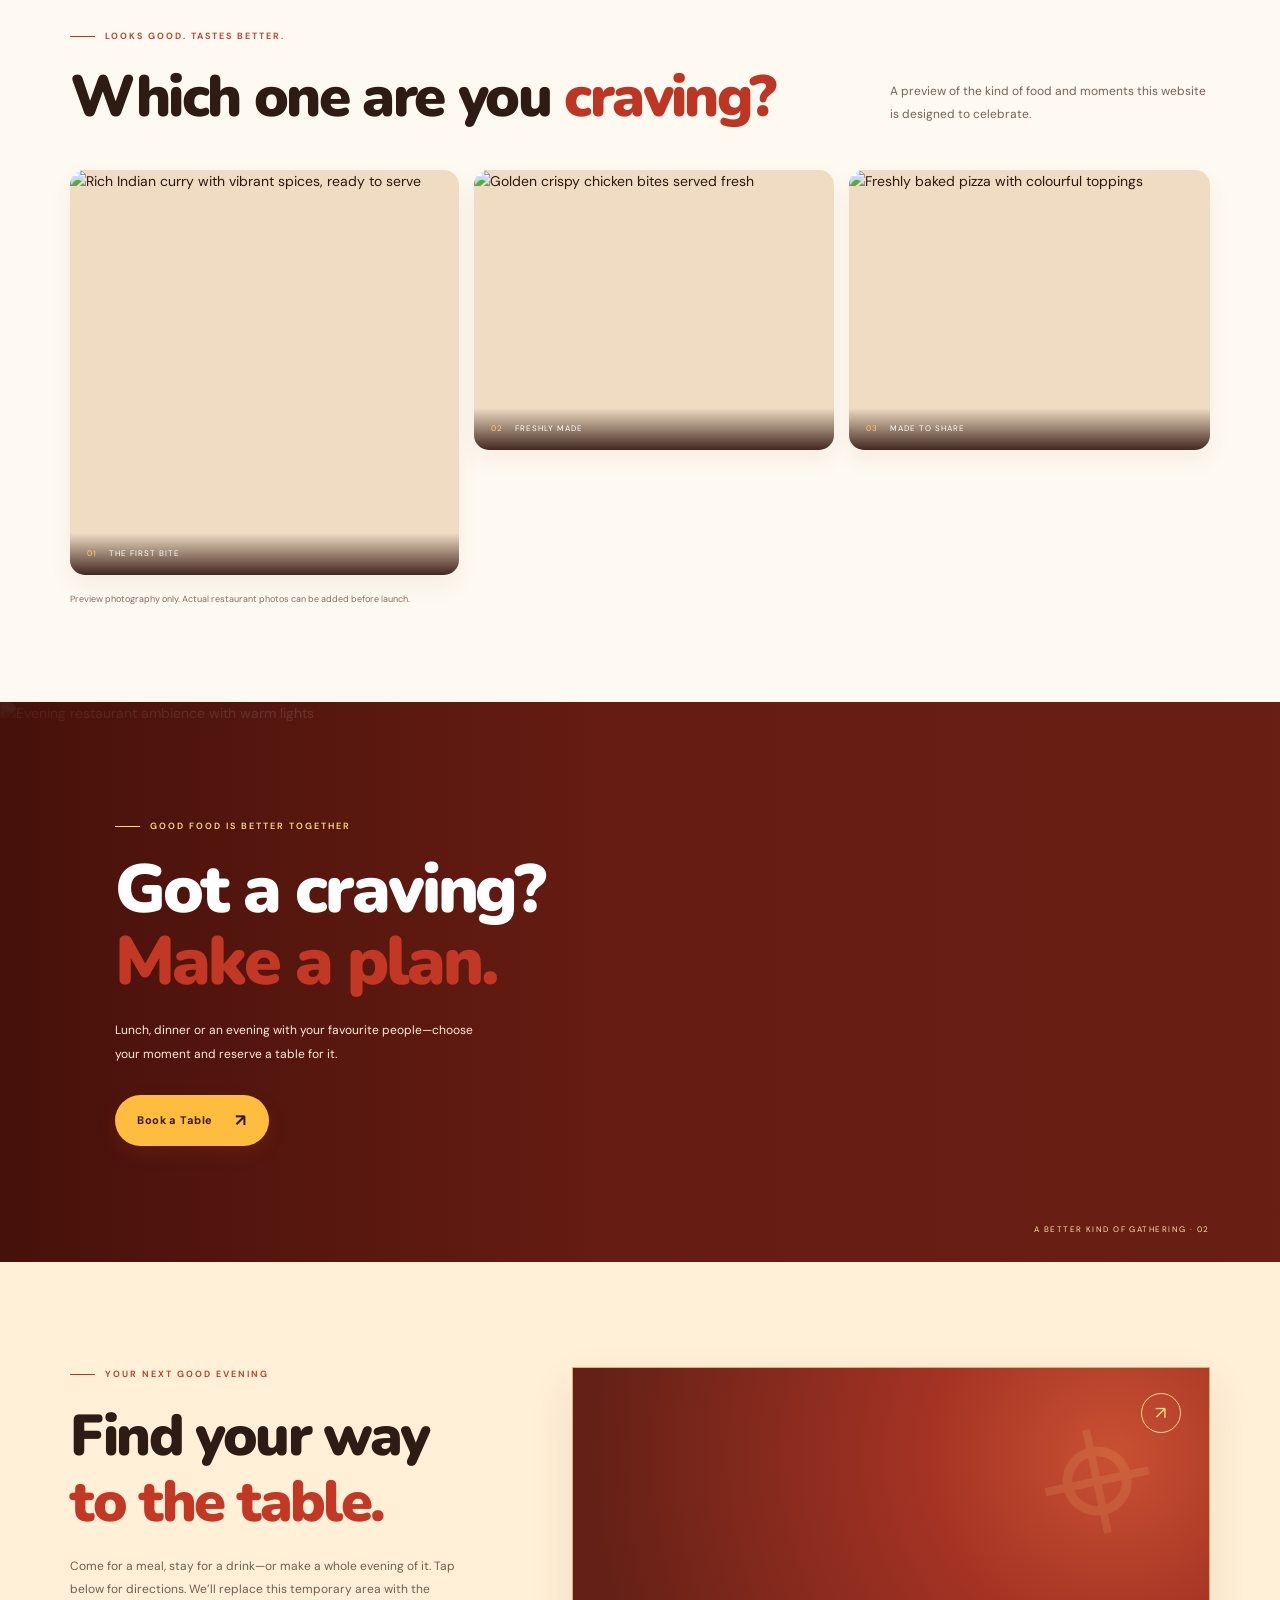
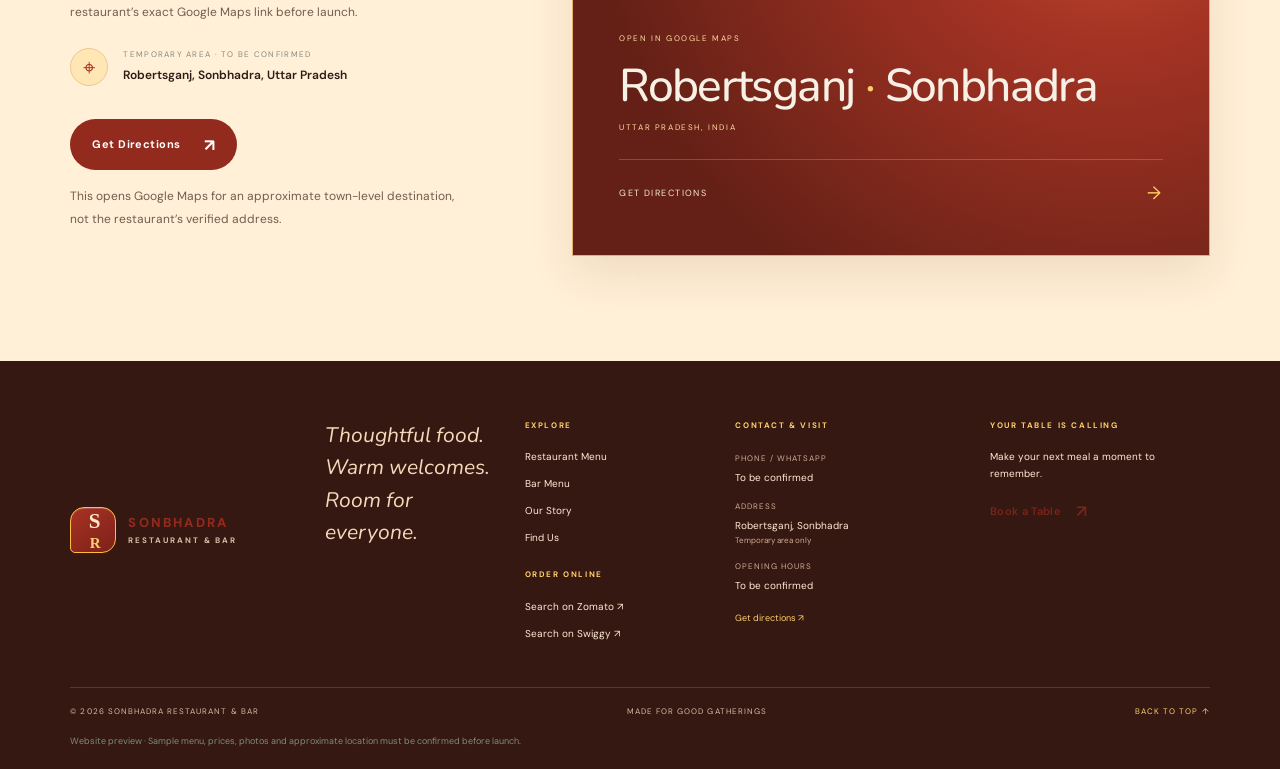
==== commit 531f1e85: "Remove language toggle and refresh site assets" ====
--- a/index.html
+++ b/index.html
@@ -26,12 +26,12 @@
   <link rel="preconnect" href="https://fonts.googleapis.com">
   <link rel="preconnect" href="https://fonts.gstatic.com" crossorigin>
   <link href="https://fonts.googleapis.com/css2?family=DM+Sans:wght@400;500;600;700&family=Nunito:wght@400;500;600;700;800;900&display=swap" rel="stylesheet">
-  <link rel="stylesheet" href="styles.css?v=brand-fix-20261014-1">
-  <link rel="stylesheet" href="responsive-motion.css?v=brand-fix-20261014-1">
-  <script src="app.js?v=lang-motion-20261014-2" defer></script>
+  <link rel="stylesheet" href="styles.css?v=stable-ui-20261014-3">
+  <link rel="stylesheet" href="responsive-motion.css?v=stable-ui-20261014-3">
+  <script src="app.js?v=stable-ui-20261014-3" defer></script>
 </head>
 <body>
-  <div class="topline"><span>GOOD FOOD · BIG CRAVINGS · GOOD TIMES</span><div class="topline-tools"><span class="topline-right">SONBHADRA · UTTAR PRADESH</span><button class="language-toggle" type="button" data-language-toggle aria-label="Switch language to Hindi">हिन्दी</button></div></div>
+  <div class="topline"><span>GOOD FOOD · BIG CRAVINGS · GOOD TIMES</span><div class="topline-tools"><span class="topline-right">SONBHADRA · UTTAR PRADESH</span></div></div>
   <header class="site-header" id="top">
     <a class="brand" href="index.html" aria-label="Sonbhadra Restaurant home">
       <span class="brand-mark">S<span>R</span></span>
